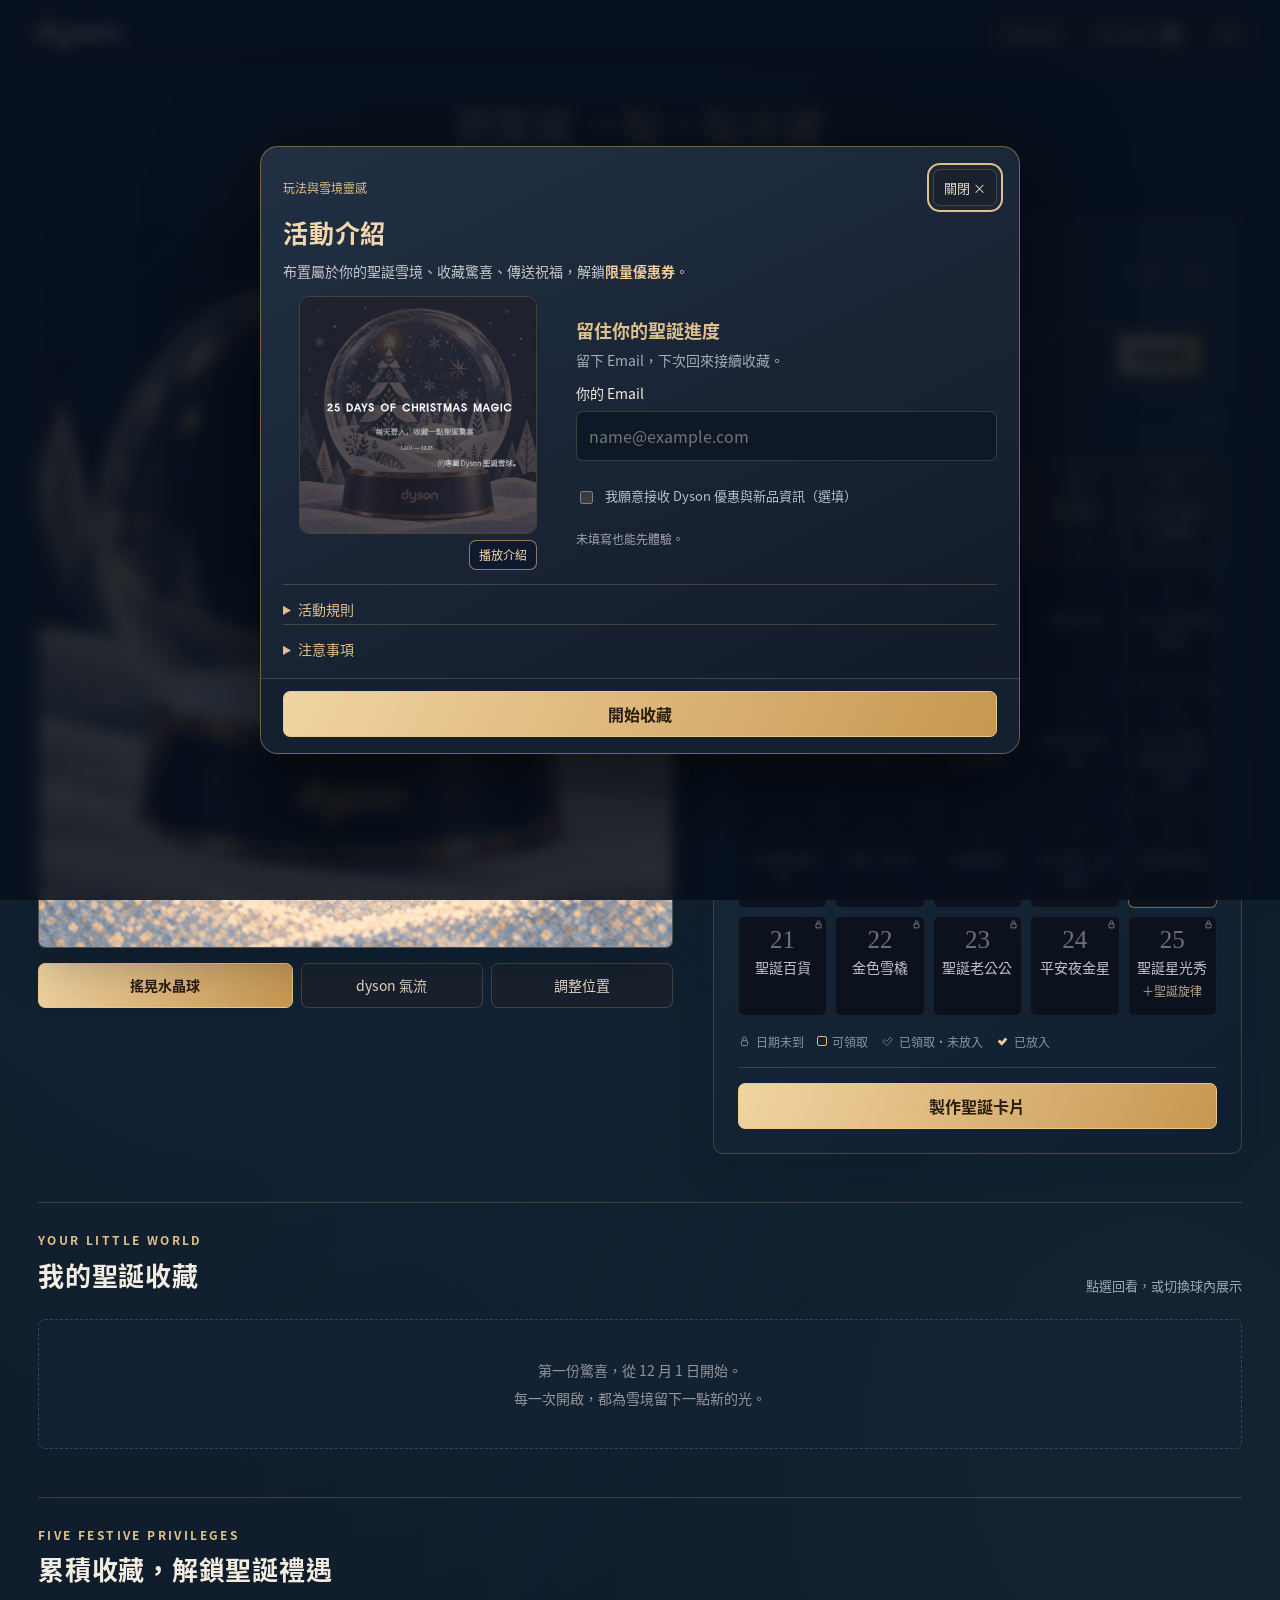
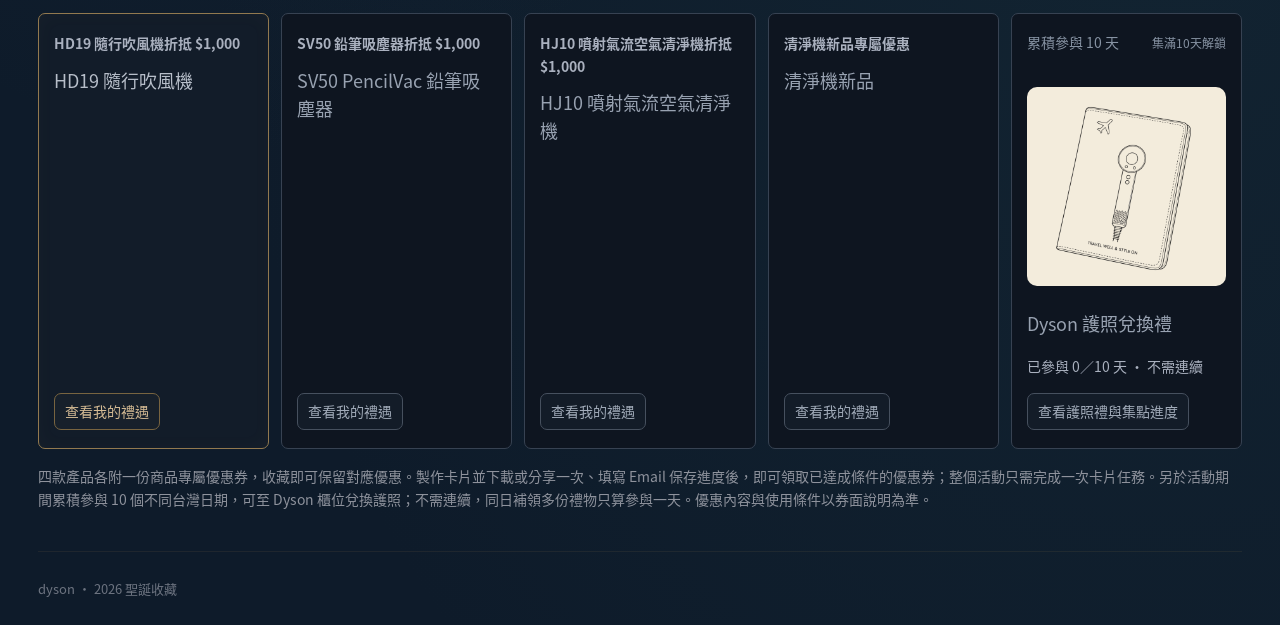
==== 2026-dyson-christmas/index.html @ cbacd778 "Add files via upload" ====
<!doctype html>
<html lang="zh-Hant">
<head><meta charset="utf-8"><meta name="viewport" content="width=device-width,initial-scale=1"><meta name="theme-color" content="#10141c"><title>Dyson 璀璨雪境｜25 日聖誕收藏</title><link rel="stylesheet" href="./assets/css/style.css?v=20261029-intro-tree-top-star"></head>
<body>
<dialog id="welcome-dialog" class="welcome-dialog" aria-labelledby="welcome-title" aria-describedby="welcome-description">
 <div class="welcome-topline"><span class="welcome-label">玩法與雪境靈感</span><button id="welcome-skip" type="button" aria-label="關閉活動介紹">關閉 ×</button></div>
 <h2 id="welcome-title">活動介紹</h2><p id="welcome-description">布置屬於你的聖誕雪境、收藏驚喜、傳送祝福，解鎖<strong>限量優惠券</strong>。</p>
 <div class="welcome-content"><section id="welcome-progress" class="welcome-progress"><h3 id="welcome-progress-title">留住你的聖誕進度</h3><p>留下 Email，下次回來接續收藏。</p><div id="progress-current" hidden><p>目前使用 <strong id="progress-email-label"></strong></p><button id="progress-switch" type="button">切換 Email</button></div><form id="progress-form" novalidate><label for="progress-email">你的 Email<input id="progress-email" type="email" maxlength="254" autocomplete="email" placeholder="name@example.com"></label><label class="progress-consent"><input id="progress-marketing" type="checkbox"><span>我願意接收 Dyson 優惠與新品資訊（選填）</span></label><p class="card-hint">未填寫也能先體驗。</p><button id="progress-submit" hidden class="gold-button" type="submit">保存</button></form><p id="progress-message" role="status" aria-live="polite"></p><button id="progress-retry" type="button" hidden>重試同步</button></section><div class="welcome-media"><video id="welcome-video" muted playsinline preload="none" aria-label="5 秒玩法介紹與雪境示意"></video><div class="welcome-media-toolbar"><p id="welcome-status" class="welcome-status sr-only" role="status" aria-live="polite"></p><button id="welcome-play" type="button" hidden>播放介紹</button></div></div></div>
 <details class="welcome-rules"><summary id="welcome-rules-title">活動規則</summary><div class="welcome-rules-content"><p>活動期間為 2026/12/01–12/25，以台灣時間（UTC+8）每日 00:00 換日。可領取當天及之前的禮物，未來日期仍鎖定；活動結束後，已收藏項目仍可回看及重新擺放。</p><p>四款產品各附一份商品專屬優惠券，收藏即可保留對應優惠。製作卡片並下載或分享一次、填寫 Email 保存進度後，即可領取已達成條件的優惠券；整個活動只需完成一次卡片任務。活動期間累積參與 10 個不同台灣日期，即可至 Dyson 櫃位兌換護照；不需連續，同日補領多份禮物只算參與一天。</p><p>Email 用於保存與找回活動進度，請確認拼寫正確；本活動不驗證信箱持有人。未填 Email 可先體驗，填寫後按「開始收藏」即可保存。已載入進度後，變更行銷意願會立即保存；勾選行銷意願者，可於活動結束後接收 Dyson 優惠與新品資訊，不影響活動參加。</p><p>優惠內容與使用條件以券面說明為準。</p></div></details>
 <details id="welcome-notices" class="welcome-rules welcome-notices"><summary id="welcome-notices-title">注意事項</summary><div class="welcome-rules-content"><ol id="activity-notices-list"><li><p>本活動由恆隆行貿易股份有限公司（以下簡稱「主辦單位」）舉辦。參加者一經參與本活動，即視為已詳閱、瞭解並同意遵守本活動辦法、注意事項及相關規範。</p></li><li><p>如因參加者使用之裝置、LINE App 版本、網路連線或其他非可歸責於主辦單位之因素，導致活動頁面、動畫效果、會員綁定或優惠資訊顯示異常，主辦單位恕不另行補發或補償。</p></li><li><p>如因天災、系統異常、政府法令變更或其他不可抗力因素，致本活動無法正常進行，主辦單位得於法令允許範圍內調整、暫停或終止活動，並依實際情況公告相關處理方式。</p></li><li><p>主辦單位保留於法令允許範圍內調整活動內容及相關辦法之權利，相關異動將於活動頁面公告。</p></li><li><p>本活動如有未盡事宜，悉依相關法令、主辦單位活動辦法及最新公告辦理。</p></li></ol></div></details>
 <div class="welcome-footer"><button id="welcome-start" class="gold-button" type="button">開始收藏</button></div>
</dialog>
<header class="site-header"><a class="brand" href="#"><img id="brand-logo" class="brand-logo" src="./assets/images/brand/dyson-logo-white.png" alt="Dyson" width="1702" height="591" fetchpriority="high"></a><nav aria-label="功能選單"><button id="progress-open" type="button">讀取進度</button><button id="vouchers-open">我的禮遇 <span id="voucher-count">0</span></button><div class="audio-menu"><button id="audio-open" type="button" aria-expanded="false" aria-controls="audio-panel">音訊<span class="audio-indicator" aria-hidden="true"></span></button>
<section id="audio-panel" class="audio-panel" aria-labelledby="audio-title" hidden>
 <div class="audio-panel-heading"><h2 id="audio-title">音訊</h2><button id="audio-close" type="button" aria-label="收起音訊面板">×</button></div>
 <div class="audio-effects"><span id="effects-label">操作音效</span><button id="sound-toggle" type="button" aria-pressed="false" aria-labelledby="effects-label sound-toggle">關閉</button></div>
 <div class="music-heading"><strong>聖誕旋律</strong></div><p id="music-now" role="status" aria-live="polite"></p>
 <div class="music-row"><label class="music-choice"><span class="sr-only">選擇已解鎖的音樂</span><select id="music-track"></select></label><button id="music-play" type="button" aria-pressed="false">播放音樂</button></div>
 <label class="music-volume">音樂音量<input id="music-volume" type="range" min="0" max="1" step="0.01" value="0.28" aria-label="背景音樂音量"></label>
 <div class="music-caption"><span>12/7、12/25 收藏解鎖</span><button id="music-credits-open" type="button">音樂來源</button></div><audio id="music-player" preload="none"></audio>
</section></div></nav></header>
<div id="preview-banner" class="preview-banner" hidden>企劃預覽模式 · 測試收藏不計入正式紀錄 <button id="preview-exit">回到正式日期</button></div>
<main>
 <section class="intro"><h1>把聖誕 <span>一點一點收藏</span></h1><p>玩遊戲收藏聖誕驚喜，傳送專屬祝福，解鎖<strong>限量優惠券</strong>。</p></section>
 <div class="experience">
  <section class="globe-section" aria-label="我的水晶球">
   <div class="globe-stage"><div id="globe-wrapper"><img id="empty-globe" src="./assets/images/scene/snow-globe-background.webp?rev=20261027-5" alt="深藍雪境中的 Dyson 水晶球，球內鋪有薄雪，等待加入每日收藏。" width="1168" height="1346"><canvas id="snow-canvas" aria-label="水晶球收藏擺放區"></canvas><div id="scene-loading" class="is-busy" role="status" hidden>正在準備冬日雪境…</div><div id="scene-tip" hidden></div><div id="show-greeting" class="show-greeting" role="status" aria-live="polite" hidden>MERRY CHRISTMAS</div></div></div>
   <div class="globe-actions"><button id="shake-button" class="gold-button">搖晃水晶球</button><button id="wind-button" aria-pressed="false">dyson 氣流</button><button id="edit-toggle" aria-pressed="false" aria-expanded="false" aria-controls="scene-tools">調整位置</button></div>
   <div id="show-controls" class="show-controls" hidden><button id="show-replay" type="button">播放星光秀</button><button id="show-stop" type="button" hidden>停止演出</button><span>9.5 秒 · 可隨時重播</span><div class="show-banner-slot"><div id="show-banner" class="show-banner" hidden><span>CHRISTMAS LIGHT SHOW</span><strong id="show-phase" role="status" aria-live="polite"></strong><div class="show-track"><i id="show-progress"></i></div></div></div></div>
   <div id="scene-tools" class="scene-tools" aria-label="場景調整工具" hidden><div class="scene-tool-actions"><button id="motion-toggle" type="button" aria-pressed="true">暫停動態</button><button id="reset-layout" type="button">還原擺放</button></div><p id="scene-edit-hint">點選球內物件後拖曳，或使用方向鍵微調。</p>

   <div id="position-editor" class="position-editor" hidden><strong id="selected-name"></strong><label>大小 <input id="scale-control" type="range" min="0.65" max="1.35" step="0.05" value="1"></label><button id="selected-reset">還原此件</button><button id="selected-detail">查看收藏</button><p>動物與一般造景可移至球內上方。</p></div></div>
   <p id="status" class="status" role="status" aria-live="polite"></p>
  </section>
  <aside class="calendar-panel">
   <div class="calendar-heading"><div class="calendar-heading-main"><p class="eyebrow">DECEMBER 01 — 25</p><div class="calendar-title-row"><h2>聖誕倒數日曆</h2><button id="welcome-open" class="calendar-about" type="button">活動介紹 <span aria-hidden="true">↗</span></button></div></div><div class="calendar-tools"><span id="today-label" class="date-pill"></span><button id="quick-sim-toggle" type="button" aria-expanded="false" aria-controls="quick-sim-panel">模擬日期</button></div></div>
   <div id="today-card" class="today-card"><p id="today-kicker" class="eyebrow"></p><h3 id="today-title"></h3><button id="today-open" class="gold-button"></button></div>
   <section id="quick-sim-panel" class="quick-sim-panel" aria-label="模擬日期" hidden>
    <div class="sim-panel-heading"><span>日期模擬 · 台灣時間</span></div>
    <label class="sim-date-label" for="sim-date">模擬今天是<input id="sim-date" type="date" value="2026-12-01" min="2026-11-30" max="2026-12-26"></label>
    <p id="quick-sim-note" role="status" aria-live="polite"></p>
    <div class="sim-panel-footer"><button id="quick-sim-done" type="button">完成／收起</button><button id="quick-sim-exit" type="button">結束模擬</button></div>
   </section>
   <div class="progress-label"><span>我的收藏</span><span id="progress-count">0 / 25</span></div><div class="progress-track"><div id="progress-fill"></div></div>
   <div id="calendar-grid" class="calendar-grid" aria-label="12 月每日禮盒"></div>
   <div id="calendar-key" class="calendar-key" aria-label="日期狀態說明"></div>
   <div class="calendar-card-entry"><button id="card-open" class="gold-button" type="button" disabled>製作聖誕卡片</button></div>
  </aside>
 </div>
 <section id="collection-section" class="collection-section"><div class="section-heading"><div><p class="eyebrow">YOUR LITTLE WORLD</p><h2>我的聖誕收藏</h2></div><span>點選回看，或切換球內展示</span></div><div id="collection-grid" class="collection-grid"></div><div id="collection-empty" class="empty-state">第一份驚喜，從 12 月 1 日開始。<br>每一次開啟，都為雪境留下一點新的光。</div></section>
 <section id="bonus-section" class="collection-section" hidden><div class="section-heading"><div><p class="eyebrow">A LITTLE SECRET FOR YOU</p><h2>你的限定收藏</h2></div><span>送給你的小驚喜，自行放入水晶球</span></div><div id="bonus-grid" class="collection-grid"></div></section>
 <section id="benefit-section" class="benefit-section"><div class="section-heading"><div><p class="eyebrow">FIVE FESTIVE PRIVILEGES</p><h2>累積收藏，解鎖聖誕禮遇</h2></div></div><div id="benefit-grid" class="benefit-grid"></div><p class="benefit-note">四款產品各附一份商品專屬優惠券，收藏即可保留對應優惠。製作卡片並下載或分享一次、填寫 Email 保存進度後，即可領取已達成條件的優惠券；整個活動只需完成一次卡片任務。另於活動期間累積參與 10 個不同台灣日期，可至 Dyson 櫃位兌換護照；不需連續，同日補領多份禮物只算參與一天。優惠內容與使用條件以券面說明為準。</p></section>
 <footer><span>dyson · 2026 聖誕收藏</span><button id="studio-open">企劃預覽與 25 天內容管理</button></footer>
</main>
<dialog id="card-dialog" class="card-dialog" aria-labelledby="card-title"><button class="dialog-close" data-close="card-dialog" aria-label="關閉">×</button><p class="eyebrow">A LITTLE WORLD, JUST FOR YOU</p><h2 id="card-title">寄一份聖誕心意</h2><p class="dialog-subtitle">以你親手布置的水晶球，留住此刻想說的話。</p><form id="card-form" class="card-form card-workspace" novalidate><div class="card-form-fields"><div class="card-field"><div class="card-label"><label for="card-recipient">送給誰 <span>必填</span></label><output id="card-recipient-count" for="card-recipient">0／12</output></div><input id="card-recipient" type="text" placeholder="名字或暱稱" autocomplete="off" required aria-describedby="card-recipient-error"><p id="card-recipient-error" class="card-error" aria-live="polite"></p></div><div class="card-field"><div class="card-label"><label for="card-message">想說的話 <span>必填</span></label><output id="card-message-count" for="card-message">0／100</output></div><textarea id="card-message" rows="5" placeholder="寫下想送給對方的聖誕祝福…" required aria-describedby="card-message-error"></textarea><p id="card-message-error" class="card-error" aria-live="polite"></p></div><div class="card-field"><div class="card-label"><label for="card-signature">自己的署名 <span>必填</span></label><output id="card-signature-count" for="card-signature">0／12</output></div><input id="card-signature" type="text" placeholder="留下你的名字或暱稱" autocomplete="off" required aria-describedby="card-signature-error"><p id="card-signature-error" class="card-error" aria-live="polite"></p></div></div><div class="card-preview-area"><div class="card-preview-label"><span>你的聖誕卡片</span><span id="card-preview-state">圖片預覽</span></div><div class="card-preview-stage"><div id="card-making" class="card-making" role="status" aria-live="polite" hidden><div class="mini-globe" aria-hidden="true"><i></i><i></i><i></i><i></i><i></i><i></i></div><strong id="card-making-title">正在製作你的聖誕卡片…</strong><span id="card-making-stage">準備畫面</span><span id="card-making-percent"></span><button id="card-making-cancel" type="button">取消製作</button></div><canvas id="card-preview" width="1200" height="2000" role="img" aria-label="聖誕卡片預覽"></canvas><video id="card-video-preview" controls playsinline preload="metadata" hidden aria-label="5 秒有聲聖誕卡片預覽"></video><img id="card-gif-preview" hidden alt="5 秒循環的聖誕卡片動畫"></div><p id="card-preview-note"></p></div><div class="card-export-panel"><section class="card-media-options" aria-label="卡片格式與聲音"><label class="card-format-label" for="card-format">傳出什麼樣的祝福？</label><select id="card-format"><option value="gif" selected>GIF 動態圖片 · 5 秒</option><option value="mp4">MP4 有聲影片 · 5 秒</option><option value="png">PNG 靜態圖片</option></select><p id="card-format-note" class="card-hint"></p><div id="card-audio-options"><label class="card-audio-check"><input id="card-bgm" type="checkbox" checked>聖誕背景音樂 <span>預設開啟</span></label><div class="card-voice-heading"><strong>錄一句自己的祝福 <span>選填，最多 5 秒</span></strong><span id="card-record-time">0.0／5 秒</span></div><div class="card-voice-actions"><button id="card-record" type="button">開始錄音</button><button id="card-record-stop" type="button" hidden>完成錄音</button><button id="card-record-delete" type="button" disabled>刪除錄音</button></div><audio id="card-voice-preview" controls preload="none" hidden aria-label="試聽自己的祝福"></audio><p id="card-record-status" class="card-hint" role="status" aria-live="polite">按下錄音才會要求麥克風權限。有錄音時，配樂會自動降低音量。</p></div><button id="card-generate" type="button" disabled>製作 5 秒卡片</button><div id="card-export-progress" hidden><progress id="card-progress" max="100" value="0" aria-label="卡片製作進度"></progress><button id="card-cancel-export" type="button">取消製作</button></div><p id="card-file-size" role="status" aria-live="polite"></p></section>
<div class="card-save-actions"><button id="card-download" type="button" class="gold-button" disabled>下載卡片圖片</button><button id="card-share" type="button" disabled>分享卡片</button></div><p id="card-status" class="card-status" role="status" aria-live="polite"></p></div></form></dialog>
<dialog id="item-dialog" aria-labelledby="item-title"><button class="dialog-close" data-close="item-dialog" aria-label="關閉">×</button><p id="item-day" class="eyebrow"></p><div id="item-visual" class="item-visual"></div><p id="item-kind" class="small-label"></p><h2 id="item-title"></h2><p id="item-description"></p><section id="item-product" class="product-intro" aria-label="產品介紹" hidden><h3 id="product-features-title">產品亮點</h3><ul id="product-features"></ul><a id="product-link" class="product-link" target="_blank" rel="noopener noreferrer" hidden>了解產品詳情 ↗</a><span id="product-link-pending" class="product-link-pending">產品詳情準備中</span></section><p id="item-music" class="item-music" hidden></p><button id="item-placement" class="gold-button"></button><button id="item-position" class="secondary-button">調整擺放位置</button></dialog>
<dialog id="music-credits-dialog" aria-labelledby="music-credits-title"><button class="dialog-close" data-close="music-credits-dialog" aria-label="關閉">×</button><p class="eyebrow">MUSIC CREDITS</p><h2 id="music-credits-title">聖誕旋律與授權</h2><p class="dialog-subtitle">以下為 Kevin MacLeod 提供的 CC BY 4.0 授權錄音，依授權標示作者與來源。可免費用於商業活動。</p><div id="music-credits-list"></div></dialog>
<dialog id="vouchers-dialog" aria-labelledby="vouchers-title"><button class="dialog-close" data-close="vouchers-dialog" aria-label="關閉">×</button><p class="eyebrow">FESTIVE PRIVILEGES</p><h2 id="vouchers-title">我的節慶禮遇</h2><p class="dialog-subtitle">收藏產品保留對應優惠；下載或分享卡片一次並填寫 Email，即可領取。活動期間累積參與 10 天，即可至 Dyson 櫃位兌換護照。</p><div class="voucher-overview"><p id="vouchers-progress" role="status" aria-live="polite"></p><p id="vouchers-next"></p></div><div id="vouchers-list"></div></dialog>

<dialog id="studio-dialog" class="studio-dialog" aria-labelledby="studio-title"><button class="dialog-close" data-close="studio-dialog" aria-label="關閉">×</button><p class="eyebrow">CAMPAIGN STUDIO · PREVIEW</p><h2 id="studio-title">25 天內容與場景預覽</h2><p class="dialog-subtitle">此為企劃預覽入口，並非具登入驗證的管理後台。模擬收藏與擺放保存在同一參加者列的獨立模擬欄位。</p>
<details id="cloud-settings" hidden><summary>管理設定：連接 Google Sheet</summary><p>先將 DysonProgress.gs 貼入 Sheet 的 Apps Script，設定 GitHub 網域、執行 setup，部署為網頁應用程式。</p><label for="cloud-endpoint">部署網址（/exec）</label><input id="cloud-endpoint" type="url" placeholder="https://script.google.com/macros/s/…/exec" autocomplete="off"><button id="cloud-save-export" type="button" class="gold-button">套用並下載 config.js</button><p id="cloud-summary"></p><p id="cloud-settings-status" role="status"></p></details>
 <div class="preview-controls"><label>預覽日期<input id="preview-date" type="date" value="2026-12-01" min="2026-11-30" max="2026-12-26"></label><button id="preview-start" class="gold-button">模擬當日</button><button id="preview-fill">收藏至此日（不放入）</button><button id="preview-clear">清空測試進度</button><button id="studio-export">下載活動設定 config.js</button></div>
 <p class="studio-note">產品圖可在下表替換，建議透明 PNG／WebP。HD19、SV50、HJ10、BP10 已使用獨立透明產品圖；BP10 的了解詳情連結待補。HD19、SV50、HJ10 商品專屬券沿用既有序號；BP10 專屬序號與使用期限可於下方設定。護照禮為櫃位兌換，不使用折價序號。</p>
 <div id="asset-persistence" class="studio-note"></div><div class="table-scroll"><table class="studio-table"><thead><tr><th>日期</th><th>預覽</th><th>類型與項目</th><th>當日效果</th><th>產品介紹</th><th>素材</th><th>調整</th></tr></thead><tbody id="studio-table-body"></tbody></table></div>
 <details class="config-editor"><summary>編輯內容與優惠設定</summary><p>可修改每日名稱、產品型號、介紹、最多三項特色及 HTTPS 詳情連結。五份禮遇包含四款產品優惠與累積參與 10 天的 Dyson 護照禮；可調整商品券的預告、內容、序號與期限，以及護照禮的顯示文字，請保留解鎖條件。</p><label class="config-label" for="config-json">25 天內容與產品介紹</label><textarea id="config-json" spellcheck="false" aria-label="25天內容設定 JSON"></textarea><label class="config-label" for="reward-json">五份禮遇與序號</label><textarea id="reward-json" class="reward-json" spellcheck="false" aria-label="五份禮遇設定 JSON"></textarea><p>商品優惠券尚未提供序號時，請保留 code 空白、approved 為 false。解鎖後會顯示「序號準備中」。填入序號並設 approved 為 true 後，即可提供複製；未解鎖時只顯示 preview 預告。護照禮不需序號，累積參與10天並保存進度即可出示兌換資格。</p><div class="config-actions"><button id="config-save" class="gold-button">套用設定</button><button id="config-reset">還原草案設定</button></div><p id="config-status" role="status"></p></details>
 <p class="studio-note">連接 Google Sheet 後，正式領取以後端台灣時間檢查。日期模擬只供 Sheet 勾選的管理者測試；限定動物另由「是否有專屬收藏」控制，模擬進度不混入正式收藏。Email 未經驗證，測試入口顯示限制不等同身分驗證。</p>
</dialog>
<input id="asset-input" type="file" accept="image/png,image/webp,image/jpeg" hidden>





<script src="./assets/js/config.js?v=20261029-intro-tree-top-star"></script>
<script src="./assets/js/analytics.js?v=20261028-white-blue-gold"></script>
<script src="./assets/js/media-codecs.js"></script>
<script src="./assets/js/media-mp4.js?v=20261028-white-blue-gold"></script>
<script src="./assets/js/app.js?v=20261029-intro-tree-top-star"></script>
</body></html>
---- 2026-dyson-christmas/assets/css/style.css ----
/* Embedded Source Han Sans Traditional Chinese (Taiwan), Adobe.
Copyright 2014-2025 Adobe (http://www.adobe.com/), with Reserved Font
Name 'Source'. Source is a trademark of Adobe in the United States
and/or other countries.

This Font Software is licensed under the SIL Open Font License,
Version 1.1.

This license is copied below, and is also available with a FAQ at:
http://scripts.sil.org/OFL

-----------------------------------------------------------
SIL OPEN FONT LICENSE Version 1.1 - 26 February 2007
-----------------------------------------------------------

PREAMBLE
The goals of the Open Font License (OFL) are to stimulate worldwide
development of collaborative font projects, to support the font
creation efforts of academic and linguistic communities, and to
provide a free and open framework in which fonts may be shared and
improved in partnership with others.

The OFL allows the licensed fonts to be used, studied, modified and
redistributed freely as long as they are not sold by themselves. The
fonts, including any derivative works, can be bundled, embedded,
redistributed and/or sold with any software provided that any reserved
names are not used by derivative works. The fonts and derivatives,
however, cannot be released under any other type of license. The
requirement for fonts to remain under this license does not apply to
any document created using the fonts or their derivatives.

DEFINITIONS
"Font Software" refers to the set of files released by the Copyright
Holder(s) under this license and clearly marked as such. This may
include source files, build scripts and documentation.

"Reserved Font Name" refers to any names specified as such after the
copyright statement(s).

"Original Version" refers to the collection of Font Software
components as distributed by the Copyright Holder(s).

"Modified Version" refers to any derivative made by adding to,
deleting, or substituting -- in part or in whole -- any of the
components of the Original Version, by changing formats or by porting
the Font Software to a new environment.

"Author" refers to any designer, engineer, programmer, technical
writer or other person who contributed to the Font Software.

PERMISSION & CONDITIONS
Permission is hereby granted, free of charge, to any person obtaining
a copy of the Font Software, to use, study, copy, merge, embed,
modify, redistribute, and sell modified and unmodified copies of the
Font Software, subject to the following conditions:

1) Neither the Font Software nor any of its individual components, in
Original or Modified Versions, may be sold by itself.

2) Original or Modified Versions of the Font Software may be bundled,
redistributed and/or sold with any software, provided that each copy
contains the above copyright notice and this license. These can be
included either as stand-alone text files, human-readable headers or
in the appropriate machine-readable metadata fields within text or
binary files as long as those fields can be easily viewed by the user.

3) No Modified Version of the Font Software may use the Reserved Font
Name(s) unless explicit written permission is granted by the
corresponding Copyright Holder. This restriction only applies to the
primary font name as presented to the users.

4) The name(s) of the Copyright Holder(s) or the Author(s) of the Font
Software shall not be used to promote, endorse or advertise any
Modified Version, except to acknowledge the contribution(s) of the
Copyright Holder(s) and the Author(s) or with their explicit written
permission.

5) The Font Software, modified or unmodified, in part or in whole,
must be distributed entirely under this license, and must not be
distributed under any other license. The requirement for fonts to
remain under this license does not apply to any document created using
the Font Software.

TERMINATION
This license becomes null and void if any of the above conditions are
not met.

DISCLAIMER
THE FONT SOFTWARE IS PROVIDED "AS IS", WITHOUT WARRANTY OF ANY KIND,
EXPRESS OR IMPLIED, INCLUDING BUT NOT LIMITED TO ANY WARRANTIES OF
MERCHANTABILITY, FITNESS FOR A PARTICULAR PURPOSE AND NONINFRINGEMENT
OF COPYRIGHT, PATENT, TRADEMARK, OR OTHER RIGHT. IN NO EVENT SHALL THE
COPYRIGHT HOLDER BE LIABLE FOR ANY CLAIM, DAMAGES OR OTHER LIABILITY,
INCLUDING ANY GENERAL, SPECIAL, INDIRECT, INCIDENTAL, OR CONSEQUENTIAL
DAMAGES, WHETHER IN AN ACTION OF CONTRACT, TORT OR OTHERWISE, ARISING
FROM, OUT OF THE USE OR INABILITY TO USE THE FONT SOFTWARE OR FROM
OTHER DEALINGS IN THE FONT SOFTWARE.

*/
@font-face{font-family:'Source Han Sans TC';font-style:normal;font-weight:400;font-display:swap;src:url(../fonts/source-han-sans-tw-regular.woff2) format('woff2')}
@font-face{font-family:'Source Han Sans TC';font-style:normal;font-weight:700;font-display:swap;src:url(../fonts/source-han-sans-tw-bold.woff2) format('woff2')}
:root{color-scheme:dark;--bg:#0d1119;--panel:#151b26;--gold:#e5bd7e;--muted:#a3a5ab;--line:#b38d5038;--text:#f4efe7}*{box-sizing:border-box}body{margin:0;background:radial-gradient(ellipse at 15% 10%,#3b281b55,transparent 55%),var(--bg);color:var(--text);font-family:'Source Han Sans TC','Microsoft JhengHei',sans-serif;font-size:16px;line-height:1.65}button,input,textarea{font:inherit}button{cursor:pointer;background:#19212d;color:#e9ddca;border:1px solid var(--line);border-radius:7px;padding:10px 15px;transition:background .18s,border-color .18s,transform .18s}button:hover{border-color:#e5bd7e99;background:#252b35}button:disabled{cursor:default;opacity:.47}button:focus-visible,a:focus-visible,input:focus-visible,summary:focus-visible,textarea:focus-visible{outline:2px solid var(--gold);outline-offset:4px}a{color:inherit;text-decoration:none}h1,h2,h3,p{margin:0}h2{font-size:26px;font-weight:600;letter-spacing:.03em}h3{font-size:20px}img{display:block;max-width:100%}[hidden]{display:none!important}.site-header{position:sticky;top:0;z-index:20;display:flex;justify-content:space-between;align-items:center;padding:14px max(24px,calc((100vw - 1260px)/2));border-bottom:1px solid var(--line);background:#0d1119ed;backdrop-filter:blur(18px)}.brand{display:flex;align-items:center;gap:18px}.brand-logo{display:block;width:112px;height:auto;aspect-ratio:1702/591;object-fit:contain;flex:none}.brand span{font-size:12px;letter-spacing:.21em;color:var(--gold);padding-left:18px;border-left:1px solid var(--line)}nav{display:flex;gap:9px}nav button{font-size:14px;padding:7px 12px}#voucher-count{display:inline-grid;place-items:center;min-width:20px;border-radius:20px;background:var(--gold);color:#261b10;margin-left:6px}.preview-banner{background:#d4a555;color:#20180d;text-align:center;padding:8px 16px;font-size:14px;position:sticky;top:65px;z-index:19}.preview-banner button{padding:2px 10px;margin-left:10px;border-color:#73511e;background:transparent;color:#20180d}main{max-width:1260px;margin:auto;padding:0 28px}.intro{text-align:center;padding:38px 0 27px}.eyebrow{font-size:12px;letter-spacing:.2em;color:var(--gold);font-weight:600}.intro h1{font-size:clamp(30px,3vw,42px);font-weight:500;letter-spacing:.05em;margin:7px 0 8px}.intro h1 span{color:var(--gold)}.intro>p:not(.eyebrow){color:var(--muted);font-size:15px}.experience{display:grid;grid-template-columns:minmax(0,1.2fr) minmax(350px,1fr);gap:40px;align-items:start}#globe-wrapper{position:relative;aspect-ratio:1168/1346;background:#2f2116;overflow:hidden;border-radius:7px;box-shadow:0 18px 60px #0007;border:1px solid #b18b5438;isolation:isolate;transform-origin:50% 83%}#empty-globe{position:absolute;width:100%;height:100%;object-fit:fill;pointer-events:none}#snow-canvas{position:absolute;inset:0;width:100%;height:100%;touch-action:pan-y;cursor:pointer}#snow-canvas.editing{touch-action:none;cursor:grab}#scene-loading{position:absolute;inset:0;display:grid;place-items:center;background:#19150ee6;color:var(--gold);font-size:14px}#scene-tip{position:absolute;pointer-events:none;background:#111723e8;border:1px solid #d2aa6888;border-radius:5px;color:#ffdfad;font-size:13px;padding:6px 10px;transform:translate(-50%,-130%);white-space:nowrap}.globe-actions{display:grid;grid-template-columns:1.4fr 1fr 1fr;gap:8px;margin-top:15px}.globe-actions button{font-size:14px;padding:11px 5px}.gold-button{background:linear-gradient(115deg,#f1d4a2,#c79750);color:#261c10;font-weight:700;border-color:#ebc68d}.gold-button:hover{background:linear-gradient(115deg,#ffe8bf,#ddb36f);color:#261c10}button[aria-pressed=true]:not(.gold-button){background:#ddbc7a24;border-color:#e7bc79;color:#f5d6a3}.status{color:#bdb3a4;font-size:14px;text-align:center;padding:10px 4px;min-height:42px}.position-editor{display:flex;align-items:center;gap:12px;flex-wrap:wrap;padding:14px;background:#171e2b;border:1px solid var(--line);margin-top:12px;border-radius:7px;font-size:14px}.position-editor strong{flex:1 1 160px;color:var(--gold)}.position-editor label{display:flex;align-items:center;gap:8px}.position-editor input{width:100px;accent-color:var(--gold)}.position-editor button{padding:5px 9px;font-size:13px}.position-editor p{width:100%;color:var(--muted);font-size:13px}.calendar-panel{border:1px solid var(--line);background:linear-gradient(145deg,#191f2c,#111720);padding:24px;border-radius:10px;position:sticky;top:88px}.calendar-heading{display:flex;justify-content:space-between;align-items:center;gap:8px;margin-bottom:19px}.calendar-heading h2{font-size:26px;margin-top:3px}.date-pill{font-size:13px;white-space:nowrap;color:var(--gold);border:1px solid var(--line);padding:5px 9px;border-radius:5px}.today-card{background:#d5a45e0b;border:1px solid #e5bd7e3d;border-radius:7px;padding:18px;margin-bottom:21px}.today-card h3{margin:7px 0 6px}.today-card>p:not(.eyebrow){font-size:14px;color:#b8b4ad;min-height:38px}.today-card button{width:100%;margin-top:13px;font-size:14px}.progress-label{display:flex;justify-content:space-between;font-size:13px;color:#b8b3aa;margin-bottom:6px}.progress-track{height:4px;border-radius:9px;background:#30323b;overflow:hidden;margin-bottom:20px}#progress-fill{height:100%;background:var(--gold);width:0;transition:width .3s}.calendar-grid{display:grid;grid-template-columns:repeat(5,minmax(0,1fr));gap:8px}.day-cell{position:relative;display:flex;flex-direction:column;align-items:center;justify-content:center;min-height:81px;padding:8px 2px;background:#0c121d;border-color:#353b455e;border-radius:6px}.day-cell .day-number{font-family:Georgia,serif;font-size:25px;color:#706f75;line-height:1.3}.day-cell .day-status{font-size:11px;color:#797981;margin-top:6px}.day-cell.current{border-color:#ddb36b;background:radial-gradient(ellipse at top,#c3913a35,#151822)}.day-cell.current .day-number,.day-cell.current .day-status{color:#f2d49b}.day-cell.owned{background:#dec18e0c;border-color:#a58c5c66}.day-cell.owned .day-number{color:#c6a871}.day-cell.owned .day-status{color:#b9c5b8}.day-cell.missed{opacity:.52}.day-cell .ticket-mark{position:absolute;right:5px;top:3px;font-size:12px;color:#d7b271}.day-cell:disabled{opacity:.7}.calendar-key{display:flex;flex-wrap:wrap;gap:8px 13px;margin-top:16px;font-size:12px;color:#8f929b}.calendar-key span{display:flex;align-items:center;gap:5px}.key-dot{display:inline-block;width:5px;height:5px;border-radius:50%;background:#747681}.key-dot.current{background:#dfb76f}.key-dot.owned{background:#9bb397}.key-dot.missed{background:#555861}.calendar-note{font-size:13px;line-height:1.8;color:#91949d;margin-top:12px}.collection-section,.benefit-section{margin-top:48px;padding-top:27px;border-top:1px solid var(--line)}.section-heading{display:flex;justify-content:space-between;align-items:end;gap:14px;margin-bottom:22px}.section-heading h2{margin-top:4px}.section-heading>span{color:var(--muted);font-size:13px}.collection-grid{display:grid;grid-template-columns:repeat(5,minmax(0,1fr));gap:12px}.collection-card{border:1px solid var(--line);background:#141b27;border-radius:7px;overflow:hidden}.collection-card>button:first-child{border:0;border-radius:0;background:radial-gradient(ellipse at center,#54402855,#121925 70%);padding:0;width:100%;display:block}.collection-card canvas{width:100%;height:135px;display:block}.collection-card .card-info{padding:11px}.collection-card .card-day{font-size:11px;letter-spacing:.12em;color:var(--gold)}.collection-card h3{font-size:14px;font-weight:500;margin:4px 0 9px;min-height:37px;line-height:1.5}.collection-card .place-button{width:100%;font-size:12px;padding:6px 3px;background:#101722}.empty-state{padding:36px 20px;text-align:center;background:#151b254d;border:1px dashed var(--line);border-radius:7px;color:#96959b;font-size:14px;line-height:2}.benefit-grid{display:grid;grid-template-columns:repeat(5,minmax(0,1fr));gap:12px}.benefit-card{border:1px solid var(--line);border-radius:7px;background:#151b25;padding:19px 16px}.benefit-card .benefit-date{font:32px Georgia,serif;color:#dbc08d;line-height:1;margin-bottom:13px}.benefit-card h3{font-size:15px;font-weight:500;margin-bottom:7px}.benefit-card p{font-size:13px;color:#9699a2;min-height:35px}.benefit-card .benefit-state{display:block;border-top:1px dashed var(--line);padding-top:10px;margin-top:12px;color:#c4ab80;font-size:12px}.benefit-card.claimed{border-color:#b99a5e88}.benefit-note{font-size:13px;color:#8e929c;margin-top:16px}footer{display:flex;justify-content:space-between;align-items:center;gap:10px;margin-top:40px;padding:26px 0;color:#6d7480;border-top:1px solid #b38d501a;font-size:13px}footer button{border:0;background:none;color:#9a948a;font-size:13px;padding:0}dialog{background:#141c29;color:var(--text);border:1px solid #b490535e;border-radius:12px;max-width:440px;width:calc(100% - 32px);max-height:90dvh;padding:32px;box-shadow:0 40px 140px #000b;overflow:auto}dialog::backdrop{background:#03060bc9;backdrop-filter:blur(8px)}.dialog-close{position:absolute;right:12px;top:10px;font-size:27px;border:0;background:transparent;padding:0 7px;color:#b0a899}.dialog-close:hover{background:none;color:var(--gold)}.dialog-subtitle{font-size:14px;color:#9b9da6;margin:9px 0 20px}.item-visual{height:220px;display:grid;place-items:center;background:radial-gradient(ellipse,#d9ad6520,transparent 70%);margin:16px 0 5px}.item-visual canvas{width:100%;height:220px;display:block}.small-label{font-size:12px;color:var(--gold);margin:8px 0}#item-title{font-size:24px}#item-description{font-size:15px;color:#a6a7ad;margin:12px 0 20px}#item-placement,.secondary-button{width:100%;margin-top:9px;font-size:14px}.secondary-button{background:none}.voucher-card{padding:17px;border:1px solid var(--line);border-radius:7px;margin:12px 0}.voucher-card h3{font-size:17px;color:var(--gold)}.voucher-card p{font-size:14px;margin:7px 0;color:#a3a6af}.voucher-code{display:flex;justify-content:space-between;gap:10px;align-items:center;padding:9px;background:#0e1420;border-radius:5px}.voucher-code code{font-size:15px;color:#f3d9a8}.voucher-code button{padding:3px 10px;font-size:13px}.studio-dialog{max-width:1180px}.preview-controls{display:flex;gap:9px;align-items:end;flex-wrap:wrap;padding:16px;border:1px solid var(--line);background:#0f1723;border-radius:7px}.preview-controls label{display:flex;flex-direction:column;gap:4px;font-size:13px;color:#afa99e}.preview-controls input{border:1px solid var(--line);border-radius:5px;background:#19212d;color:#ead8b7;padding:7px}.preview-controls button{font-size:13px;padding:9px 11px}.studio-note{font-size:13px;color:#a6a4a0;margin:14px 0;line-height:1.8}.table-scroll{overflow:auto}.studio-table{width:100%;border-collapse:collapse;min-width:990px;font-size:13px}.studio-table th{padding:10px;text-align:left;background:#232d3c;color:#dfbf8b;white-space:nowrap}.studio-table td{padding:11px 9px;vertical-align:middle;border-bottom:1px solid #b38d5026}.studio-table td:nth-child(3){min-width:170px}.studio-table td:nth-child(4){min-width:220px;max-width:270px}.studio-table td:nth-child(5){min-width:140px;max-width:180px}.studio-table .studio-type{display:block;color:#a89f8f;font-size:12px}.studio-table canvas{width:65px;height:70px;display:block}.studio-table button{font-size:12px;padding:5px 8px;white-space:nowrap;margin:2px}.studio-table .asset-status{display:block;color:#a5a08f;font-size:12px;max-width:130px}.studio-table .missing{color:#e1b873}.config-editor{margin-top:22px;border-top:1px solid var(--line);padding-top:15px}.config-editor summary{cursor:pointer;color:var(--gold)}.config-editor p{font-size:13px;color:#9ea2ac;margin:12px 0}.config-editor textarea{width:100%;height:270px;background:#0b121d;border:1px solid var(--line);border-radius:5px;font-family:ui-monospace,monospace;font-size:14px;padding:14px;resize:vertical;line-height:1.7;color:#d6c7ad}.config-actions{display:flex;gap:10px;margin-top:12px}.config-actions button{font-size:13px}.shake{animation:globeShake .65s ease-out}@keyframes globeShake{0%,100%{transform:rotate(0)}20%{transform:rotate(-1.2deg)}40%{transform:rotate(1.1deg)}60%{transform:rotate(-.6deg)}80%{transform:rotate(.3deg)}}@media(min-width:1100px){body:has(#preview-banner:not([hidden])) .calendar-panel{top:125px}}@media(max-width:1000px){.experience{gap:25px;grid-template-columns:minmax(0,1.1fr) minmax(320px,1fr)}.calendar-panel{padding:19px}.collection-grid,.benefit-grid{grid-template-columns:repeat(3,minmax(0,1fr))}.day-cell{min-height:74px}}@media(max-width:760px){main{padding:0 18px}.site-header{padding:14px 18px}.brand span{display:none}.brand-logo{width:100px}.intro{padding:27px 0 22px}.intro h1{font-size:30px}.intro>p:not(.eyebrow){font-size:13px}.experience{display:flex;flex-direction:column;gap:22px}.globe-section,.calendar-panel{width:100%}.globe-section{max-width:560px;margin:auto}.calendar-panel{position:static;padding:22px}.day-cell{min-height:77px}.collection-section,.benefit-section{margin-top:32px}.section-heading{display:block}.section-heading>span{display:block;margin-top:7px}.collection-grid{grid-template-columns:repeat(3,minmax(0,1fr));gap:9px}.collection-card canvas{height:110px}.benefit-grid{grid-template-columns:repeat(2,minmax(0,1fr))}.benefit-card{padding:17px}.benefit-card:last-child{grid-column:1/-1}.benefit-card p{min-height:0}.studio-dialog{padding:27px 18px}footer{display:block}footer button{display:block;margin-top:9px}.preview-banner{top:60px;font-size:12px;padding:7px 5px}dialog{padding:28px 23px}.preview-controls button{flex:1 1 130px}.preview-controls label{width:100%}.preview-controls input{width:100%}}@media(prefers-reduced-motion:reduce){*,*::before,*::after{animation-duration:.001ms!important;transition-duration:.001ms!important;scroll-behavior:auto!important}}
.calendar-tools{display:flex;flex-direction:column;align-items:flex-end;gap:7px}.calendar-tools #quick-sim-toggle{padding:4px 9px;font-size:13px;border-color:#d2a96b88;color:#f0cf9a;background:#d8ad6120;white-space:nowrap}.quick-sim-panel{padding:14px;margin:-3px 0 18px;border:1px solid #d6ab6766;border-radius:7px;background:#080e17}.quick-sim-panel>p{font-size:12px;line-height:1.8;color:#b5afa3;margin:10px 0}@media(max-width:380px){.calendar-heading h2{font-size:24px}}

.sim-multiselect{min-width:0;margin:16px 0 0;padding:10px 0 0;border:0;border-top:1px solid var(--line)}.sim-multiselect legend{font-size:14px;color:var(--gold);padding:0 7px 0 0}.sim-selection-toolbar{display:flex;gap:7px;align-items:center;margin-bottom:9px}.sim-selection-toolbar span{flex:1;font-size:12px;color:var(--muted)}.sim-selection-toolbar button{padding:4px 8px;font-size:12px}.sim-date-grid{display:grid;grid-template-columns:repeat(5,minmax(0,1fr));gap:6px}.sim-date-option{display:flex;align-items:center;justify-content:center;gap:4px;min-height:38px;border:1px solid #b38d5038;border-radius:5px;background:#151c28;cursor:pointer;font-size:13px;white-space:nowrap}.sim-date-option input{margin:0;width:13px;height:13px;accent-color:var(--gold);cursor:pointer}.sim-date-option:has(input:checked){background:#ddbc7a24;border-color:#d6ae6c;color:#f2d4a2}.sim-date-option:focus-within{outline:2px solid var(--gold);outline-offset:2px}@media(max-width:380px){.sim-date-grid{gap:4px}.sim-date-option{gap:3px;font-size:12px}.calendar-panel{padding:16px}}

.quick-sim-panel{padding:10px 12px;margin:-7px 0 18px}.sim-panel-heading{display:flex;align-items:center;justify-content:space-between;gap:8px;margin-bottom:7px;font-size:12px;color:var(--muted)}.sim-panel-heading button{padding:3px 8px;font-size:12px;color:var(--gold);background:transparent}.sim-multiselect{margin:8px 0 0;padding:0;border:0}.sim-multiselect legend{font-size:12px;color:var(--muted)}.sim-selection-toolbar{justify-content:flex-end;margin:4px 0 6px}.sim-selection-toolbar button{padding:3px 7px}.sim-date-grid{max-height:128px;overflow-y:auto;overscroll-behavior:contain;padding:3px 5px 3px 3px;scrollbar-width:thin;scrollbar-color:#a98a55 #111824}.sim-date-option{min-height:32px}.sim-grid-hint{margin:6px 0 0;font-size:12px;line-height:1.6;color:var(--muted)}.quick-sim-panel>p{margin:7px 0;font-size:12px;line-height:1.6}.sim-panel-footer{display:flex;align-items:start;justify-content:space-between;gap:8px;border-top:1px solid var(--line);padding-top:6px}.sim-panel-footer>button{font-size:12px;padding:4px 8px;white-space:nowrap;background:transparent}

#empty-globe,#snow-canvas{transform:translateX(-3.8%) scale(1.08);transform-origin:50% 50%}.show-banner{position:absolute;left:50%;top:10%;transform:translateX(-50%);min-width:170px;padding:9px 16px;border:1px solid #f4d69e80;border-radius:7px;background:#17202bdc;text-align:center;pointer-events:none;box-shadow:0 0 35px #e5bd7e22}.show-banner>span{display:block;font-size:10px;letter-spacing:.16em;color:#dbbe8b}.show-banner strong{display:block;color:#ffe5b9;font-size:15px;font-weight:500;margin:3px 0 6px}.show-track{height:2px;background:#b8985a33}.show-track i{display:block;height:100%;background:#ffdc93;box-shadow:0 0 8px #ffdb8b}.show-controls{display:flex;flex-wrap:wrap;gap:7px;align-items:center;justify-content:center;margin-top:10px}.show-controls button{font-size:13px;padding:6px 10px;color:var(--gold);border-color:#d9b37a77}.show-controls span{font-size:12px;color:var(--muted)}

.sr-only{position:absolute;width:1px;height:1px;padding:0;margin:-1px;overflow:hidden;clip:rect(0,0,0,0);white-space:nowrap;border:0}.music-heading{display:flex;gap:10px;align-items:center;justify-content:space-between;margin-bottom:8px}.music-heading strong{font-size:14px;color:var(--gold);white-space:nowrap}.music-heading span{font-size:12px;color:var(--muted);text-align:right}.music-row{display:flex;gap:8px;align-items:center}.music-choice{flex:1;min-width:0}.music-choice select{width:100%;min-width:0;border:1px solid var(--line);border-radius:5px;background:#0c131f;color:#e7cd9f;padding:7px;font-size:13px}.music-row>button{font-size:13px;padding:7px 10px;white-space:nowrap}.music-volume{display:flex;align-items:center;gap:5px;font-size:12px;color:var(--muted)}.music-volume input{width:65px;accent-color:var(--gold)}.music-caption{display:flex;gap:10px;align-items:center;justify-content:space-between;margin-top:8px;color:var(--muted);font-size:11px}.music-caption button{font-size:12px;white-space:nowrap;padding:0;background:transparent;border:0;color:var(--gold)}.item-music{font-size:14px;color:#d6bd91;background:#d8b36a12;border:1px solid var(--line);border-radius:6px;padding:11px;margin:14px 0}.music-credit-card{border-top:1px solid var(--line);padding:14px 0}.music-credit-card h3{font-size:16px;color:var(--gold)}.music-credit-card p{font-size:13px;color:var(--muted);margin-top:6px}.credit-links{display:flex;gap:14px;flex-wrap:wrap;font-size:13px;color:#e4c38c;margin-top:7px}.credit-links a{text-decoration:underline;text-underline-offset:3px}@media(max-width:430px){.music-row{flex-wrap:wrap}.music-volume{width:100%;justify-content:flex-end}.music-volume input{width:85px}.music-heading{align-items:start}.music-caption{align-items:start}}

.product-intro{padding:16px;background:#0d1521;border:1px solid var(--line);border-radius:7px;margin:16px 0}.product-model{color:var(--gold);font-size:13px;letter-spacing:.04em;margin-bottom:6px}.product-intro h3{font-size:16px;color:#ecd5ae;margin-bottom:7px}.product-intro>p:not(.product-model){font-size:14px;color:#bdbab4;line-height:1.8}.product-intro ul{padding-left:19px;margin:10px 0 12px;color:#cdbd9f;font-size:14px}.product-link{display:inline-block;border:1px solid #d8b36c88;border-radius:5px;padding:7px 12px;color:var(--gold);font-size:14px}.product-link-pending{display:block;color:var(--muted);font-size:13px;margin-top:10px}.coupon-progress-label{font-size:14px;color:var(--gold);margin:0 0 8px}.coupon-progress-track{height:5px;margin-bottom:18px}#coupon-progress-fill{height:100%;background:var(--gold);transition:width .25s}.benefit-card p{min-height:0}.benefit-card>button{margin-top:12px;padding:7px 12px;font-size:13px}.config-label{display:block;font-size:14px;color:var(--gold);margin:14px 0 7px}.config-editor textarea.reward-json{height:320px}

/* Compact date summary leaves room for the calendar and globe. */
.today-card.compact{display:grid;grid-template-columns:minmax(0,1fr) auto;column-gap:12px;row-gap:4px;padding:12px 14px;margin-bottom:14px;align-items:center}
.today-card.compact h3{grid-column:1;grid-row:1;margin:0;font-size:17px;line-height:1.45}
.today-card.compact>p:not(.eyebrow){grid-column:1;grid-row:2;min-height:0;font-size:13px;line-height:1.6}
.today-card.compact button{grid-column:2;grid-row:1 / span 2;width:auto;align-self:center;margin:0;padding:8px 12px;font-size:13px;white-space:nowrap}

/* Product collectibles receive a quiet champagne highlight. */
.collection-card{display:flex;flex-direction:column}.collection-card .card-info{display:flex;flex-direction:column;flex:1}
.collection-card .place-button{margin-top:auto}.collection-card.product-card{border:2px solid #E5BD7E;box-shadow:0 0 0 1px #f5d69b18,0 0 24px #e5bd7e28;background:linear-gradient(155deg,#26242a,#141b27 65%)}
.collection-card.product-card>button:first-child{background:radial-gradient(ellipse at 50% 58%,#d4aa6842,#70553713 55%,#131a25 85%)}
.product-card .card-day{display:flex;align-items:center;justify-content:space-between;gap:6px;flex-wrap:wrap}.product-badge{font-size:11px;letter-spacing:0;border:1px solid #caa66a55;border-radius:20px;padding:1px 6px;background:#E5BD7E;color:#2b2115;font-weight:600;white-space:nowrap}
.collection-card.product-card h3{color:#f4dfbd;font-weight:600;font-size:15px;margin-bottom:6px}
.product-tagline{font-size:13px;color:#c2b8a8;line-height:1.7;margin-bottom:12px;min-height:38px}
.product-card .place-button{border-color:#d5b67c77;color:#f2d7a9}

/* All five milestones remain visible, with concealed categories until unlocked. */
.benefit-card,.voucher-card{min-width:0}.benefit-card{display:flex;flex-direction:column;padding:16px 13px}.benefit-card>button{margin-top:auto;padding-top:7px;align-self:flex-start}
.reward-meta{display:flex;align-items:center;justify-content:space-between;gap:7px;flex-wrap:wrap;margin-bottom:10px}
.benefit-card .reward-meta .benefit-date,.voucher-card .reward-meta .benefit-date{font-family:inherit;font-size:14px;font-weight:500;line-height:1.5;margin:0;color:#c0b8a9;min-height:0}
.reward-state{font-size:12px;color:#b5bac4;white-space:nowrap}.benefit-card h3{font-size:16px;line-height:1.6}.benefit-card .reward-hint{margin:0 0 13px;line-height:1.7}
.benefit-card.locked h3,.voucher-card.locked h3{color:#b8bec9;font-weight:500}.benefit-card.locked .reward-hint,.voucher-card.locked .reward-hint{color:#aab1bf}
.benefit-card.claimed,.voucher-card.claimed{border-color:#c9a56a99;background:linear-gradient(120deg,#d1aa6512,#151c28)}.benefit-card.claimed h3,.voucher-card.claimed h3{color:#f0cc95}.claimed .reward-state{color:#e4c38d}
.benefit-card.next-reward,.voucher-card.next-reward{border-color:#d9ba7e88;box-shadow:inset 0 0 22px #d4b27b08}.next-reward .reward-state{color:#e4c38d}
#vouchers-dialog{max-width:680px}.voucher-overview{background:#d1aa650b;border:1px solid var(--line);border-radius:7px;padding:12px 14px;margin-bottom:15px}.voucher-overview p:first-child{font-size:14px;color:#efd1a1}.voucher-overview p:last-child{font-size:13px;color:#b7beca;margin-top:4px}
#vouchers-list{display:grid;gap:10px}.voucher-card{margin:0;padding:14px 16px}.voucher-card .reward-meta{margin-bottom:5px}.voucher-card h3{font-size:17px;line-height:1.6}.voucher-card p.reward-hint,.voucher-card p.reward-conditions,.voucher-card p.reward-expiry,.voucher-card p.reward-pending{font-size:13px;line-height:1.7;margin:5px 0;color:#b1b7c3}.voucher-card .voucher-code{margin-top:9px;flex-wrap:wrap}.voucher-code code{overflow-wrap:anywhere;user-select:all}.voucher-code button{min-height:30px}
@media(max-width:1000px){.benefit-grid{grid-template-columns:repeat(3,minmax(0,1fr))}}
@media(max-width:760px){.benefit-grid{grid-template-columns:repeat(2,minmax(0,1fr))}.benefit-card:last-child{grid-column:1 / -1}.product-card .card-day{gap:4px}.product-badge{font-size:10px;padding:1px 5px}.product-tagline{font-size:12px}.collection-card.product-card h3{font-size:14px}}
@media(max-width:420px){.today-card.compact{column-gap:8px;padding:11px 12px}.today-card.compact>p:not(.eyebrow){grid-column:1 / -1;grid-row:2}.today-card.compact button{grid-column:2;grid-row:1;padding:6px 10px}.benefit-card{padding:13px 11px}.benefit-card h3{font-size:15px}.voucher-card{padding:12px}.voucher-code{gap:7px}}

.collection-card canvas,.item-visual canvas{object-fit:contain}

.product-card .card-open{display:block;width:100%;padding:0;border:0;border-radius:2px;background:none;color:inherit;font:inherit;line-height:inherit;text-align:left}.product-card .card-open:hover{background:none;color:#ffe8bd}.product-card .product-tagline{cursor:pointer}

.show-greeting{position:absolute;left:50%;top:37.7%;transform:translate(-50%,-50%);color:#fff2d0;font-size:clamp(20px,2.4vw,33px);font-weight:600;letter-spacing:.16em;white-space:nowrap;pointer-events:none;text-shadow:0 2px 5px #080e1d,0 0 16px #080e1d,0 0 25px #ffe0a080}
.globe-stage{position:relative;padding-top:82px}.show-banner-slot{position:absolute;top:0;left:0;width:100%;height:70px;display:flex;align-items:center;justify-content:center}.show-banner-slot .show-banner{position:static;transform:none;width:220px;min-width:0;max-width:90%;padding:7px 16px;background:#17202bf5}
.card-dialog{max-width:1000px;width:calc(100% - 32px)}.card-workspace{display:grid;grid-template-columns:minmax(0,1fr) minmax(0,.9fr);gap:30px;align-items:start;margin-top:22px}.card-form{min-width:0}.card-field{margin-bottom:15px}.card-label{display:flex;align-items:center;justify-content:space-between;gap:8px;margin-bottom:7px}.card-label label{font-size:15px;color:#edcf9f}.card-label label span{font-size:12px;color:var(--muted);margin-left:5px}.card-label output{font-size:13px;color:var(--muted);font-variant-numeric:tabular-nums}.card-form input,.card-form textarea{display:block;width:100%;min-width:0;background:#0b121d;color:var(--text);border:1px solid #b38d5066;border-radius:6px;padding:10px 12px;font-size:16px;line-height:1.7}.card-form textarea{resize:vertical;min-height:140px}.card-form input::placeholder,.card-form textarea::placeholder{color:#7e838d}.card-form [aria-invalid=true]{border-color:#eda090}.card-error{font-size:13px;color:#f2afa0;margin-top:5px;min-height:0}.card-error:empty{display:none}.card-hint{color:#a3a5ab;font-size:12px;margin-top:7px;line-height:1.8}.card-save-actions{display:flex;gap:8px;margin-top:20px}.card-save-actions button{flex:1;font-size:14px;padding:11px 8px}.card-status{font-size:14px;color:#e5bd7e;margin-top:10px;min-height:20px}.card-preview-area{min-width:0;background:#080e17;border:1px solid var(--line);border-radius:8px;padding:14px}.card-preview-label{display:flex;justify-content:space-between;font-size:12px;color:#d4bb93;margin-bottom:12px}.card-preview-label span:last-child{color:var(--muted)}#card-preview{width:100%;height:auto;display:block;border-radius:3px;box-shadow:0 6px 25px #0005}.card-preview-area>p{font-size:12px;color:var(--muted);margin-top:10px;text-align:center}
@media(max-width:760px){.card-dialog{padding:28px 18px}.card-workspace{grid-template-columns:minmax(0,1fr);gap:22px}.card-preview-area{max-width:380px;width:100%;margin:auto}.card-dialog .dialog-subtitle{font-size:14px}.globe-stage{padding-top:76px}.show-banner-slot{height:64px}}
@media(max-width:380px){}

/* Locked milestones stay subdued; the next target is distinct from an earned coupon. */
.benefit-card.locked,.voucher-card.locked{background:#0e1520;border-color:#374252;box-shadow:none}
.benefit-card.locked h3,.voucher-card.locked h3{color:#98a2b1}
.benefit-card.locked .reward-hint,.voucher-card.locked .reward-hint{color:#8f99a8}
.benefit-card.locked .benefit-date,.voucher-card.locked .benefit-date,.locked .reward-state{color:#8793a3}
.benefit-card.locked>button{color:#a2acba;border-color:#46505e;background:#131c28}
.benefit-card.locked.next-reward,.voucher-card.locked.next-reward{background:#121c29;border-color:#92794f;box-shadow:inset 0 0 20px #d4b27b07}
.benefit-card.next-reward .benefit-date,.voucher-card.next-reward .benefit-date,.next-reward .reward-state{color:#d6b47e}
.benefit-card.locked.next-reward h3,.voucher-card.locked.next-reward h3{color:#b7bec9}
.benefit-card.locked.next-reward>button{color:#d6bc95;border-color:#786440;background:#17202b}

.benefit-card.claimed .reward-meta .benefit-date,.voucher-card.claimed .reward-meta .benefit-date{color:#e2bf89}
.day-cell{min-height:119px;gap:5px;padding:10px 4px}.day-cell .day-name{display:block;max-width:100%;font-size:12px;line-height:1.4;color:#c4c1bb;overflow-wrap:anywhere;font-weight:500;text-align:center}.day-cell.future .day-name{color:#b1b3b9}.day-cell.missed .day-name{color:#9598a1}.day-cell.owned .day-name{color:#efdbbb}.day-cell.current .day-name{color:#ffe2b2}.day-cell .day-status{margin-top:auto;padding-top:2px}.day-cell .day-music{font-size:10px;line-height:1.35;color:#b9a98d;text-align:center;overflow-wrap:anywhere}.day-cell.current .day-music,.day-cell.owned .day-music{color:#e2c38b}@media(max-width:1000px){.day-cell{min-height:125px}}@media(max-width:380px){.calendar-grid{gap:5px}.day-cell{padding:8px 3px;min-height:121px}.day-cell .day-name{font-size:11px}.day-cell .day-music{font-size:10px}.day-cell .day-number{font-size:23px}}
.card-media-options{margin-top:18px;border-top:1px solid var(--line);padding-top:16px}.card-format-label{display:block;color:var(--gold);font-size:14px;margin-bottom:7px}.card-media-options select{width:100%;background:#0b121d;color:var(--text);border:1px solid #b38d5066;border-radius:6px;padding:10px 8px;font:inherit;font-size:13px}.card-audio-check{display:flex;gap:7px;align-items:center;font-size:14px;margin:12px 0}.card-audio-check input{width:15px;height:15px;margin:0;accent-color:var(--gold)}.card-audio-check span,.card-voice-heading strong span{color:var(--muted);font-size:12px;font-weight:400}.card-voice-heading{display:flex;justify-content:space-between;gap:8px;align-items:baseline;font-size:13px;margin:14px 0 8px}.card-voice-heading strong{font-weight:500;color:#e7d1ad}.card-voice-heading>span{font-variant-numeric:tabular-nums;white-space:nowrap;color:var(--gold)}.card-voice-actions{display:flex;gap:7px;flex-wrap:wrap}.card-voice-actions button{padding:6px 10px;font-size:13px}#card-record-stop{border-color:#e9a087;color:#ffd2bf}#card-voice-preview{width:100%;height:34px;margin-top:10px}#card-generate{width:100%;margin-top:15px;padding:10px;font-size:14px;color:var(--gold);border-color:#c99c5899}#card-file-size{color:#d9c19a;font-size:13px;min-height:18px;margin-top:9px}#card-export-progress{display:flex;align-items:center;gap:9px;margin-top:10px}#card-progress{flex:1;width:0;height:7px;accent-color:var(--gold)}#card-cancel-export{padding:4px 8px;font-size:12px}#card-video-preview,#card-gif-preview{width:100%;height:auto;display:block;border-radius:3px}.card-format-error{color:#f2afa0!important}

/* Base compact calendar; readable sizing and columns are defined below. */
.day-music-short{display:none}
@media(max-width:760px){
 .calendar-grid{gap:5px}
 .day-cell{height:100px;min-height:100px;padding:5px 2px;gap:2px;justify-content:flex-start}
 .day-cell .day-number{font-size:23px;line-height:1.1;flex-shrink:0}
 .day-cell .day-name{font-size:11px;line-height:1.25;flex-shrink:0}
 .day-cell .day-music{font-size:10px;line-height:1.25;flex-shrink:0}
 .day-cell .day-status{font-size:10px;line-height:1.25;margin-top:auto;padding-top:0;flex-shrink:0}
 .day-music-full{display:none}
 .day-music-short{display:inline}
}

.sim-panel-heading>span:last-child{color:var(--gold);font-size:12px}.sim-panel-footer{align-items:center;justify-content:flex-end}.sim-panel-footer #quick-sim-done{background:#ddbc7a24;border-color:#d6ae6c;color:#f2d4a2}

/* Calendar states use color plus a corner symbol; full labels remain accessible. */
.day-cell{height:100px;min-height:100px;justify-content:flex-start}
.day-cell.owned{background:linear-gradient(145deg,#e5bd7e1d,#d7b8800d);border-color:#b89a658c}
.day-cell.current{border-color:#e4ba78;box-shadow:inset 0 0 0 1px #e4ba7824}
.day-cell.unselected{background:#0c121d;border-color:#353b455e;box-shadow:none}
.day-cell .day-number{flex-shrink:0}.day-cell .day-name{line-height:1.3}
.day-music-full{display:none}.day-music-short{display:inline}
.calendar-state-icon{position:absolute;right:5px;top:4px;width:13px;height:13px;display:inline-grid;place-items:center;color:#8b919c;font-size:14px;line-height:1;pointer-events:none}
.calendar-state-icon.placed{color:#edcf95;font-weight:700}.calendar-state-icon.current{color:#f4d393;font-size:21px}
.calendar-state-icon.future{background:center/11px 11px no-repeat url("data:image/svg+xml,%3Csvg xmlns='http://www.w3.org/2000/svg' viewBox='0 0 16 16' fill='none' stroke='%238b919c' stroke-width='1.4'%3E%3Crect x='3.5' y='7' width='9' height='7' rx='1.4'/%3E%3Cpath d='M5.5 7V4a2.5 2.5 0 0 1 5 0v3'/%3E%3C/svg%3E")}
.calendar-state-icon.unselected{width:7px;height:7px;border:1px solid #737986;border-radius:50%}
.calendar-key .calendar-state-icon{position:static;flex:none;margin-right:1px}.calendar-key>span{gap:4px}
@media(min-width:761px){.day-cell{padding:7px 4px;gap:4px}.day-cell .day-number{font-size:25px;line-height:1.1}.day-cell .day-music{line-height:1.25}}
/* Keep corner symbols clear of two-digit dates on narrow five-column grids. */
.day-cell .calendar-state-icon{right:3px;top:3px;width:9px;height:9px;font-size:12px;background-size:9px 9px}
.day-cell .calendar-state-icon.current{font-size:16px}
.calendar-key .calendar-state-icon{width:13px;height:13px}

/* Checkmarks describe placement, independently of gift ownership. */
.calendar-state-icon.placed{background:center/11px 11px no-repeat url("data:image/svg+xml,%3Csvg xmlns='http://www.w3.org/2000/svg' viewBox='0 0 16 16'%3E%3Cpath fill='%23edcf95' d='m1 8 3-3 3 3 5-6 3 3-8 9z'/%3E%3C/svg%3E")}
.calendar-state-icon.stored{background:center/11px 11px no-repeat url("data:image/svg+xml,%3Csvg xmlns='http://www.w3.org/2000/svg' viewBox='0 0 16 16'%3E%3Cpath fill='none' stroke='%238b919c' stroke-width='1.1' stroke-linejoin='round' d='m1 8 3-3 3 3 5-6 3 3-8 9z'/%3E%3C/svg%3E");border:0;border-radius:0}
.day-cell.product-day{border-color:#b39255a6;box-shadow:inset 0 0 0 1px #c3a15c13,0 0 9px #dfb7690c}
.day-cell.product-day.current{border-color:#ecc88d;box-shadow:inset 0 0 0 1px #e4ba7844,0 0 12px #dfb76920}
.day-cell.product-day.owned{border-color:#e7c185;box-shadow:inset 0 0 0 1px #e4ba7833,0 0 12px #dfb76918;background:linear-gradient(145deg,#e5bd7e27,#d7b88010)}
.day-cell .calendar-state-icon{background-size:9px 9px}

/* Collected gifts stay dark until the user explicitly places them. */
.day-cell.owned.stored{background:#0c121d;border-color:#454854;box-shadow:none}
.day-cell.owned.stored .day-number{color:#a5a5ad}.day-cell.owned.stored .day-name{color:#c0bdba}.day-cell.owned.stored .day-music{color:#b9a98d}
.day-cell.owned.placed{background:linear-gradient(145deg,#e5bd7e2c,#d7b88016);border-color:#d5b37a;box-shadow:inset 0 0 0 1px #d5b37a22}
.day-cell.owned.placed .day-number{color:#e5c58f}.day-cell.owned.placed .day-name{color:#f4ddba}
.day-cell.product-day.owned.stored{border-color:#b39255a6;box-shadow:inset 0 0 0 1px #c3a15c13,0 0 9px #dfb7690c}
.day-cell.product-day.owned.placed{border-color:#edcc91;box-shadow:inset 0 0 0 1px #e4ba7844,0 0 12px #dfb76920;background:linear-gradient(145deg,#e5bd7e35,#d7b88019)}
.calendar-state-icon.current,.calendar-state-icon.unselected{background:none;border:1px solid #e4ba78;border-radius:2px;width:10px;height:10px}
.calendar-state-icon.stored{color:#8b919c}.day-cell .calendar-state-icon{background-size:9px 9px}

/* Midnight paper diorama palette: keep the controls clear and the artwork central. */
:root{--bg:#0e1b2a;--panel:#142539;--gold:#dfc08b;--muted:#a4acb6;--line:#c5a47740;--text:#f3ece0}
body{background:radial-gradient(ellipse at 18% 12%,#36566b38,transparent 54%),radial-gradient(ellipse at 90% 65%,#1c39444d,transparent 58%),var(--bg)}
.site-header{background:#0e1b2aef}.calendar-panel{background:linear-gradient(145deg,#1a2c3f,#101f30);box-shadow:0 14px 40px #030e1a26}
#globe-wrapper{background:#142638;border-color:#d6b47c4d;box-shadow:0 16px 50px #020c194d}
.collection-card,.benefit-card{background:#142437}.collection-card>button:first-child{background:radial-gradient(ellipse at center,#dfc08b15,#122235 75%)}
dialog{background:#122237}.empty-state{background:#14243780}.card-preview-area{background:#101f30}

#progress-dialog{width:min(540px,calc(100vw - 28px))}#progress-form{display:grid;gap:15px}#progress-form>label{display:grid;gap:7px}#progress-email,#cloud-endpoint{width:100%;padding:12px;border:1px solid var(--line);border-radius:7px;background:#0d1927;color:var(--text)}.progress-consent{display:flex!important;grid-template-columns:none;align-items:flex-start;gap:9px!important;font-size:14px;color:#b4c1ce}.progress-consent input{margin-top:5px;flex:none;accent-color:var(--gold)}#progress-message,#cloud-settings-status{min-height:1.5em;color:var(--gold);font-size:14px}#progress-current{padding:12px;border:1px solid var(--line);border-radius:8px;overflow-wrap:anywhere}#progress-current button{margin-top:9px;font-size:14px;padding:6px 10px}#cloud-settings{padding:16px;border:1px solid var(--line);border-radius:8px;margin:20px 0}#cloud-settings p,#cloud-settings label{display:block;margin:10px 0;font-size:14px}#cloud-settings button{margin-top:10px}@media(max-width:600px){.site-header{gap:6px}.site-header nav{gap:5px}.site-header nav button{font-size:13px;padding:6px 7px}#progress-dialog{padding:28px 20px}}

@media(max-width:360px){.site-header{padding-inline:12px}.brand-logo{width:82px}}

/* Readable type: main copy 16px, calendar labels 14px, small badges at least 10px. */
body{font-size:16px}
button,input,textarea,select{line-height:1.5}
.intro>p:not(.eyebrow),#item-description{font-size:16px}
.day-cell{height:auto;min-height:100px;padding:9px 5px;gap:5px}
.day-cell .day-number{font-size:25px;line-height:1.1}
.day-cell .day-name{font-size:14px;line-height:1.4}
.day-cell .day-music{font-size:12px;line-height:1.35}
.day-cell.future .day-name{color:#bec3cc}
.calendar-note,.benefit-note,.dialog-subtitle,.today-card.compact>p:not(.eyebrow){font-size:14px}
.calendar-key{font-size:12px;line-height:1.6}
.collection-card h3,.collection-card.product-card h3{font-size:16px;min-height:0;line-height:1.5}
.collection-card .place-button{font-size:14px;min-height:38px;padding:7px 5px}
.product-tagline,.product-intro>p:not(.product-model),.product-intro ul{font-size:14px;line-height:1.7}
.product-intro h3,.voucher-card h3{font-size:18px}
.voucher-card p.reward-hint,.voucher-card p.reward-conditions,.voucher-card p.reward-expiry,.voucher-card p.reward-pending{font-size:14px;line-height:1.7}
.voucher-code code{font-size:18px}
.voucher-code button,.product-link,#item-placement,.secondary-button{font-size:14px}
.progress-consent,#progress-message,#cloud-settings-status{font-size:14px}
@media(max-width:760px){
 .calendar-grid{grid-template-columns:repeat(4,minmax(0,1fr));gap:7px}
 .calendar-panel{padding:18px 14px}
 .calendar-heading{align-items:flex-start;flex-wrap:wrap}
 .calendar-heading h2{font-size:24px}
 .calendar-tools{margin-left:auto;max-width:100%}
 .day-cell{height:auto;min-height:100px;padding:8px 4px;gap:4px}
 .day-cell .day-name{font-size:14px;line-height:1.4}
 .day-cell .day-music{font-size:12px;line-height:1.35}
 .collection-grid{grid-template-columns:repeat(2,minmax(0,1fr));gap:10px}
 .collection-card .card-info{padding:12px}
 .collection-card.product-card h3{font-size:16px}
 .product-tagline{font-size:14px;min-height:0}
 .preview-banner{position:static;font-size:12px}
 .intro>p:not(.eyebrow){font-size:14px}
}
@media(max-width:600px){
 .site-header nav{flex-wrap:wrap;justify-content:flex-end;max-width:calc(100% - 108px)}
 .site-header nav button{font-size:13px;white-space:nowrap}
 .sim-date-option{padding:7px 3px;font-size:12px}
 .sim-selection-toolbar{flex-wrap:wrap}
 .sim-selection-toolbar span{flex-basis:100%}
 .sim-panel-footer{flex-wrap:wrap}
 .sim-panel-heading{flex-wrap:wrap}
 
 
}
@media(max-width:360px){
 .site-header nav{max-width:calc(100% - 88px)}
 main{padding-inline:12px}
 .calendar-panel{padding-inline:12px}
 .calendar-grid{gap:6px}
}

/* Product-linked offers and distinct participation days. */
.reward-product{display:flex;align-items:center;gap:16px;margin:12px 0;min-width:0}
.reward-product>canvas,.reward-product-teaser{width:104px;height:130px;flex:0 0 104px;object-fit:contain}
.reward-product>div:last-child{min-width:0;flex:1}
.reward-product-teaser{display:grid;place-items:center;border:1px dashed var(--line);border-radius:8px;color:var(--gold);font-size:14px}
.voucher-card .reward-product-intro{font-size:14px;line-height:1.7;margin:0 0 10px}
.reward-coupon-title{font-size:16px;color:var(--gold);margin:8px 0;line-height:1.5}
.sim-visits-label{display:flex;align-items:center;gap:8px;flex-wrap:wrap;margin-top:12px;font-size:13px;color:var(--gold)}
.sim-visits-label input{width:70px;padding:6px;background:#0d1927;color:var(--text);border:1px solid var(--line);border-radius:5px;font:inherit}
.sim-visits-label span{font-size:12px;color:var(--muted)}
@media(max-width:420px){.reward-product{gap:10px}.reward-product>canvas,.reward-product-teaser{width:78px;flex-basis:78px;height:110px}}

/* Single-day simulation and ten distinct participation dates. */
.sim-date-label{display:flex;align-items:center;justify-content:space-between;gap:12px;font-size:14px;color:var(--text);margin:10px 0}
.sim-date-label input{min-width:0;max-width:190px;padding:8px 10px;border:1px solid #b38d5066;border-radius:6px;background:#111b29;color:var(--gold);font:inherit;color-scheme:dark}
.participation{min-width:0;margin:6px 0 2px;padding:18px;border:1px solid #b38d5066;border-radius:9px;background:linear-gradient(145deg,#d8ad6110,#101925)}
.participation-heading{display:flex;align-items:center;justify-content:space-between;gap:12px}
.participation-heading h3{font-size:20px;font-weight:500;color:var(--text);margin:0}
.participation-count{color:var(--gold);font-size:16px;font-weight:700;white-space:nowrap}
.participation-message{font-size:14px;color:#e2c694;line-height:1.7;margin:8px 0 14px}
.participation-grid{display:grid;grid-template-columns:repeat(5,minmax(0,1fr));gap:8px;list-style:none;padding:0;margin:0}
.participation-cell{min-width:0;min-height:76px;display:flex;flex-direction:column;align-items:center;justify-content:center;gap:5px;border:1px dashed #53607388;border-radius:7px;background:#0e1621;color:#8e9aab}
.participation-check{display:grid;place-items:center;width:25px;height:25px;border:1px solid #64718777;border-radius:50%;font-size:13px;line-height:1}
.participation-date{font-size:14px;white-space:nowrap;font-variant-numeric:tabular-nums}
.participation-cell.signed{border:1px solid #d9b372;background:linear-gradient(140deg,#c99b4938,#d4ac6312);color:#f3d5a2;box-shadow:inset 0 0 18px #d7ac5c0a}
.participation-cell.signed .participation-check{background:#dfbd7e;color:#261c10;border-color:#e9ca91;font-size:16px;font-weight:700}
.participation.complete{border-color:#dfbd7e}
.participation-note,.participation-extra{font-size:13px;line-height:1.7;color:#aeb7c4;margin:12px 0 0}
.participation-extra{color:var(--gold)}
.participation-history{font-size:13px;color:#b7bfca;margin-top:9px;line-height:1.8}
.participation-history summary{cursor:pointer;color:var(--gold)}
.participation-history p{margin-top:6px;overflow-wrap:anywhere}
@media(max-width:420px){.participation{padding:14px 12px}.participation-grid{gap:6px}.participation-cell{min-height:68px}.participation-date{font-size:12px}.participation-heading h3{font-size:18px}.sim-date-label{flex-wrap:wrap}.sim-date-label input{flex:1}}

/* English finale fits the glass on desktop and mobile. */
.show-greeting{font-family:Georgia,serif;font-style:italic;font-size:clamp(17px,2.3vw,30px);letter-spacing:.025em;max-width:82%;text-align:center}

/* Opening film and lightweight waiting feedback. */
.welcome-visible{overflow:hidden}
.welcome-dialog{width:min(560px,calc(100vw - 28px));max-height:calc(100dvh - 28px);padding:22px;border:1px solid #cba36380;border-radius:18px;background:linear-gradient(155deg,#213044,#111925);box-shadow:0 24px 100px #0009;overflow:auto}
.welcome-dialog::backdrop{background:#07101cde;backdrop-filter:blur(7px)}
.welcome-topline{display:flex;align-items:center;justify-content:space-between;gap:12px}
.welcome-topline .eyebrow{font-size:10px;margin:0;letter-spacing:.12em}
#welcome-skip{flex-shrink:0;font-size:13px;padding:8px 10px}
.welcome-dialog h2{font-size:clamp(20px,5vw,27px);margin:14px 0 7px;color:#f2d7ab}
#welcome-description{font-size:14px;line-height:1.7;color:#c9c9cc;margin:0 0 14px}
.welcome-media{position:relative;aspect-ratio:1;width:min(100%,48dvh);margin:auto;background:#0e1621;border:1px solid #e5bd7e40;border-radius:10px;overflow:hidden}
#welcome-video{display:block;width:100%;height:100%;object-fit:contain}
#welcome-play{position:absolute;bottom:16px;left:50%;transform:translateX(-50%);background:#101a2deb;color:#f6d9a7;border:1px solid #e5bd7e99;white-space:nowrap}
.welcome-status{min-height:20px;font-size:12px;color:#c1b49e;text-align:center;margin:10px 0}
.welcome-steps{display:flex;justify-content:center;gap:14px;list-style:none;padding:0;margin:12px 0 18px;font-size:12px;color:#e2ddcf}
.welcome-steps b{display:block;color:#e5bd7e;font:18px Georgia,serif;margin-bottom:4px;text-align:center}
#welcome-start{width:100%;min-height:44px;font-size:16px}
.is-busy::before{content:'✧';display:inline-block;color:#e5bd7e;margin-right:7px;vertical-align:middle;animation:waiting-snow 1.8s linear infinite;will-change:transform}
.is-saved{color:#f0d7a4;border-color:#e5bd7e99}
#progress-message.is-busy::before,#scene-loading.is-busy::before{font-size:21px}
.card-preview-stage{position:relative;isolation:isolate}
.card-making{position:absolute;inset:0;z-index:3;display:flex;flex-direction:column;align-items:center;justify-content:center;gap:14px;padding:20px;text-align:center;border-radius:9px;background:#101927ed;backdrop-filter:blur(4px);color:#f0d8b2}
.card-making strong{font-size:16px;line-height:1.6}
#card-making-stage{font-size:14px;color:#c7c5c3}
#card-making-percent{font-size:20px;font-variant-numeric:tabular-nums;color:#e5bd7e;min-height:26px}
#card-making-cancel{font-size:14px;min-height:40px;margin-top:8px}
.mini-globe{position:relative;flex-shrink:0;width:96px;height:96px;border:1.5px solid #e5ce9e99;border-radius:50%;background:radial-gradient(circle at 30% 20%,#fff8 0,transparent 22%),radial-gradient(ellipse at 50% 95%,#fff0ce5c,transparent 55%),#192c40;box-shadow:inset 0 0 15px #e9d5ad28,0 0 32px #d7b36a20;overflow:hidden;margin-bottom:14px}
.mini-globe::before{content:'';position:absolute;bottom:-1px;left:12px;right:12px;height:20px;background:#f4e9cfb3;border-radius:50% 50% 0 0}
.mini-globe::after{content:'✧';position:absolute;left:0;right:0;top:26px;color:#edd1a0;font-size:27px;animation:waiting-glow 1.7s ease-in-out infinite}
.mini-globe i{position:absolute;top:-8px;left:20%;width:4px;height:4px;background:#fff3d3;border-radius:50%;animation:waiting-fall 2.2s linear infinite;will-change:transform,opacity}
.mini-globe i:nth-child(2){left:37%;animation-delay:-1.2s}.mini-globe i:nth-child(3){left:55%;animation-delay:-.4s}.mini-globe i:nth-child(4){left:74%;animation-delay:-1.7s}.mini-globe i:nth-child(5){left:45%;animation-delay:-1.9s;width:3px;height:3px}.mini-globe i:nth-child(6){left:64%;animation-delay:-.9s;width:3px;height:3px}
@keyframes waiting-snow{to{transform:rotate(360deg)}}
@keyframes waiting-fall{0%{transform:translate3d(0,0,0);opacity:0}15%{opacity:1}85%{opacity:.8}100%{transform:translate3d(9px,95px,0);opacity:0}}
@keyframes waiting-glow{50%{opacity:.45;transform:scale(.88)}}
@media(max-width:480px){.welcome-dialog{padding:16px}.welcome-steps{gap:10px;font-size:11px}.welcome-media{width:min(100%,46dvh)}.welcome-dialog h2{margin-top:10px}}
@media(prefers-reduced-motion:reduce){.is-busy::before,.mini-globe::after,.mini-globe i{animation:none}.mini-globe i{top:24px}.mini-globe i:nth-child(even){top:48px}}
[hidden]{display:none!important}

/* Make the coupon benefit visible alongside play and sharing. */
#welcome-description strong,.intro>p strong{color:#f0cd95;font-weight:700}
.welcome-steps .welcome-coupon{color:#f0cd95;font-weight:700}

/* Preserve the supplied product introduction paragraphs. */
#item-description{white-space:pre-line}

/* v34: primary card entry above the globe; one compact audio menu. */

.audio-menu{position:relative}.audio-indicator{display:none;width:6px;height:6px;margin-left:6px;vertical-align:middle;border-radius:50%;background:#e5bd7e;box-shadow:0 0 7px #e5bd7e66}.audio-active .audio-indicator{display:inline-block}
.audio-panel{position:absolute;right:0;top:calc(100% + 12px);width:340px;max-width:calc(100vw - 28px);max-height:calc(100dvh - 110px);overflow:auto;padding:18px;border:1px solid #d2ac6970;border-radius:12px;background:linear-gradient(145deg,#213044,#111b29);box-shadow:0 16px 55px #0008;text-align:left}
.audio-panel-heading{display:flex;align-items:center;justify-content:space-between;margin-bottom:14px}.audio-panel-heading h2{font-size:18px;color:#edcf9f}.site-header nav #audio-close{font-size:24px;background:transparent;border:0;padding:0 5px;line-height:1.2}
.audio-effects{display:flex;align-items:center;justify-content:space-between;gap:12px;padding-bottom:15px;margin-bottom:15px;border-bottom:1px solid var(--line);font-size:14px}.site-header nav #sound-toggle{font-size:13px;min-width:64px;padding:7px 12px}
.audio-panel .music-heading{margin-bottom:4px}.audio-panel .music-heading strong{font-size:14px}.audio-panel #music-now{font-size:12px;line-height:1.6;color:#b8c0cc;margin-bottom:10px}
.audio-panel .music-row{display:grid;grid-template-columns:minmax(0,1fr) auto;gap:7px}.audio-panel .music-choice select{font-size:13px;min-height:40px}.site-header nav #music-play{font-size:13px;padding:8px 10px}
.audio-panel .music-volume{width:100%;justify-content:space-between;font-size:13px;margin-top:14px;gap:14px}.audio-panel .music-volume input{flex:1;width:auto;min-width:80px;min-height:28px}
.audio-panel .music-caption{align-items:center;font-size:11px;gap:8px;margin-top:12px}.site-header nav #music-credits-open{font-size:12px;border:0;background:transparent;padding:5px 0;color:var(--gold)}
@media(max-width:760px){.audio-panel{right:0}}
@media(max-width:380px){.audio-panel{padding:15px;width:300px}}

.audio-panel select{font-family:inherit}

/* v35: one short introduction, aligned scene and calendar, contextual tools. */
.brand{border:0}.intro{padding:26px 0 22px}.intro h1{margin:0 0 10px}.intro>p:not(.eyebrow){margin:0;color:var(--muted);font-size:16px;line-height:1.7}
.intro-about{display:inline-flex;align-items:center;gap:6px;margin-top:9px;padding:4px 8px;border:0;background:transparent;color:var(--gold);font-size:14px;text-underline-offset:4px}.intro-about:hover{background:transparent;text-decoration:underline}
.globe-stage{padding-top:0}.show-banner-slot{top:12px;height:auto;z-index:3;pointer-events:none}.show-banner-slot .show-banner{margin:0;max-width:85%;box-shadow:0 5px 20px #0005}
.calendar-heading{margin-bottom:14px}.today-card{display:grid;grid-template-columns:minmax(0,1fr) auto;gap:3px 14px;align-items:center;padding:12px 14px;margin-bottom:16px}
.today-card .eyebrow{grid-column:1;font-size:12px;letter-spacing:.07em;line-height:1.5;margin:0}.today-card h3{grid-column:1;font-size:18px;line-height:1.5;margin:0;overflow-wrap:anywhere}
.today-card button{grid-column:2;grid-row:1/3;width:auto;max-width:125px;min-height:42px;margin:0;padding:8px 13px;font-size:14px}
.calendar-card-entry{border-top:1px solid var(--line);padding-top:15px;margin-top:16px}.calendar-card-entry #card-open{width:100%;min-height:46px;font-size:16px;padding:10px 14px}
.scene-tools{margin-top:12px;padding:13px;border:1px solid var(--line);border-radius:8px;background:#152334}.scene-tool-actions{display:flex;flex-wrap:wrap;gap:8px}.scene-tool-actions button{font-size:14px;padding:7px 12px;min-height:40px}
#scene-edit-hint{font-size:13px;line-height:1.7;color:var(--muted);margin:9px 0 0}.scene-tools .position-editor{margin:12px 0 0;padding:12px 0 0;border:0;border-top:1px solid var(--line);border-radius:0;background:transparent}
.status{position:fixed;left:50%;bottom:24px;transform:translateX(-50%);z-index:25;max-width:min(620px,calc(100vw - 32px));width:max-content;min-height:0;padding:11px 18px;margin:0;border:1px solid #d4ac6770;border-radius:10px;background:#142235f5;box-shadow:0 8px 32px #0006;color:#e8d4b1;font-size:14px;line-height:1.65;text-align:center;pointer-events:none;overflow-wrap:anywhere}.status:empty{display:none}
.welcome-dialog{width:min(760px,calc(100vw - 28px));padding:24px}.welcome-label{color:var(--gold);font-size:12px}.welcome-dialog h2{font-size:25px;margin:5px 0 6px}.welcome-content{display:grid;grid-template-columns:minmax(0,1fr) minmax(0,.95fr);align-items:start;gap:20px;margin:16px 0 18px}.welcome-media{width:100%;margin:0}.welcome-guide{min-width:0}.welcome-status{margin:0 0 10px;min-height:0;text-align:left}.welcome-steps{display:grid;gap:12px;margin:0;padding:0;font-size:14px}.welcome-steps li{display:flex;align-items:start;gap:10px}.welcome-steps b{flex:none;font-size:20px;line-height:1.5;margin:0}.welcome-steps strong{display:block;font-weight:500;color:#ead6b4}.welcome-steps span{display:block;color:#acb7c6;font-size:12px;line-height:1.6;margin-top:2px}.welcome-reference{margin:17px 0 0;padding-top:13px;border-top:1px solid var(--line)}.welcome-reference figcaption{font-size:14px;color:var(--gold);margin-bottom:8px}.welcome-reference img{display:block;width:100%;max-height:190px;object-fit:contain;background:#0c1825;border-radius:7px}.welcome-reference p{font-size:12px;color:var(--muted);line-height:1.6;margin:7px 0 0}
@media(max-width:760px){.intro{padding:22px 0 18px}.intro h1{font-size:30px;margin-bottom:9px}.intro>p:not(.eyebrow){font-size:14px}.globe-stage{padding-top:0}.show-banner-slot{height:auto;top:10px}.calendar-panel{padding:18px}.today-card{padding:11px 12px;gap:3px 10px}.today-card h3{font-size:17px}.today-card button{padding:8px 11px}.welcome-content{grid-template-columns:minmax(0,1fr);gap:15px}.welcome-media{width:min(100%,32dvh);margin:auto}.welcome-reference img{max-height:210px}.welcome-dialog{padding:19px}.welcome-dialog h2{font-size:23px}.welcome-steps{font-size:14px;gap:11px}}
@media(max-width:360px){.calendar-panel{padding:14px}.today-card{gap:3px 7px;padding:10px}.today-card h3{font-size:16px}.today-card button{padding:8px 10px}.scene-tool-actions button{flex:1}.intro h1{font-size:27px}}

/* v36: calendar-side introduction entry and rules within that introduction. */
.calendar-heading{display:grid;grid-template-columns:minmax(0,1fr) auto;align-items:center;gap:12px}.calendar-heading-main{min-width:0}.calendar-title-row{display:flex;align-items:center;flex-wrap:wrap;gap:7px 10px}.calendar-title-row h2{margin:0}
.calendar-about{display:inline-flex;align-items:center;gap:4px;white-space:nowrap;padding:5px 0;border:0;border-radius:0;background:transparent;color:var(--gold);font-size:13px;text-underline-offset:4px}.calendar-about:hover{background:transparent;text-decoration:underline}
.welcome-rules{padding-top:14px;margin-top:16px;border-top:1px solid var(--line)}.welcome-rules h3{font-size:14px;font-weight:500;color:var(--gold);margin-bottom:6px}.welcome-rules p{font-size:13px;line-height:1.8;color:#b9c2cf}
@media(max-width:1000px){.calendar-heading{grid-template-columns:minmax(0,1fr);gap:10px}.calendar-title-row{justify-content:space-between;gap:7px}.calendar-tools{flex-direction:row;align-items:center;justify-content:space-between;margin-left:0;width:100%;gap:8px;flex-wrap:wrap}}

/* v38: logical reading order is write, preview, then format and sharing. */
.card-workspace{row-gap:0}.card-form-fields,.card-export-panel{min-width:0}.card-form-fields{grid-column:1;grid-row:1}.card-workspace>.card-preview-area{grid-column:2;grid-row:1/span 2;align-self:start}.card-export-panel{grid-column:1;grid-row:2}
#card-preview-note:empty,.card-status:empty{display:none}
@media(max-width:760px){.card-workspace{row-gap:20px}.card-form-fields{grid-column:1;grid-row:1}.card-workspace>.card-preview-area{grid-column:1;grid-row:2}.card-export-panel{grid-column:1;grid-row:3}.card-export-panel .card-media-options{margin-top:0;padding-top:0;border-top:0}}

/* v38: homepage reward summaries keep only the benefit, product and entry. */
.benefit-card.compact-reward{gap:12px;padding:18px 15px}
.benefit-card.compact-reward .reward-coupon-summary{font-size:14px;font-weight:600;line-height:1.6;min-height:0;margin:0;color:#aab1bf}
.benefit-card.compact-reward.claimed .reward-coupon-summary{color:#e5bd7e}
.benefit-card.compact-reward h3{font-size:18px;line-height:1.55;margin:0 0 5px;overflow-wrap:anywhere}
.benefit-card.compact-reward .reward-participation{font-size:14px;line-height:1.6;min-height:0;margin:0 0 3px;color:#aab1bf}
.benefit-card.compact-reward>button{margin-top:auto;font-size:14px;padding:7px 10px}
@media(max-width:420px){.benefit-card.compact-reward{padding:15px 12px;gap:10px}.benefit-card.compact-reward h3{font-size:16px}}

/* v38: keep show status beside the controls, entirely outside the globe. */
.show-controls{justify-content:flex-start;gap:8px}
.show-controls .show-banner-slot{position:static;inset:auto;transform:none;width:auto;height:auto;flex:1 1 150px;min-width:0;pointer-events:none;z-index:auto}
.show-controls .show-banner-slot .show-banner{position:static;transform:none;display:flex;align-items:center;gap:10px;width:100%;max-width:none;min-width:0;margin:0;padding:6px 10px;border:1px solid #d9b37a44;border-radius:5px;background:#14202c;box-shadow:none;text-align:left}
.show-controls .show-banner>span{display:none}
.show-controls .show-banner strong{font-size:13px;line-height:1.5;margin:0;white-space:nowrap}
.show-controls .show-track{flex:1;min-width:35px;max-width:110px;height:2px}
@media(max-width:420px){.show-controls{gap:7px}.show-controls .show-banner-slot{flex-basis:100%}.show-controls .show-track{max-width:none}}

.show-controls .show-banner-slot:has(.show-banner[hidden]){display:none}

/* v38: one visual, three short steps, expandable full-width rules. */
.welcome-dialog{width:min(760px,calc(100vw - 28px));scroll-padding-bottom:84px}
.welcome-content{grid-template-columns:minmax(0,.8fr) minmax(0,1.2fr);align-items:center;gap:26px;margin:20px 0}
.welcome-content .welcome-media{width:100%;aspect-ratio:auto;overflow:visible;background:transparent;border:0;border-radius:0}
#welcome-video{aspect-ratio:1;height:auto;border:1px solid #e5bd7e40;border-radius:10px;background:#0e1621}
.welcome-media-toolbar{display:flex;align-items:center;justify-content:space-between;gap:8px;margin-top:9px;min-height:28px}
.welcome-media-toolbar .welcome-status{flex:1;min-width:0;margin:0;min-height:1.5em;font-size:12px;line-height:1.6;text-align:left}
.welcome-media-toolbar #welcome-play{position:static;transform:none;margin:0;padding:5px 9px;font-size:12px;flex:none}
.welcome-steps{gap:22px}.welcome-steps strong{font-size:16px;line-height:1.6}.welcome-steps span{font-size:14px;line-height:1.7;margin-top:3px}
.welcome-rules{padding-top:14px;margin-top:0}.welcome-rules summary{color:var(--gold);font-size:14px;font-weight:500;cursor:pointer;padding:3px 0}
.welcome-rules-content{padding:9px 0 5px}.welcome-rules-content p{font-size:14px;line-height:1.8;margin:0 0 9px}
.welcome-footer{position:sticky;bottom:-24px;margin:16px -24px -24px;padding:14px 24px 20px;border-top:1px solid var(--line);background:#142030;z-index:2}
@media(max-width:760px){.welcome-dialog{padding:18px}.welcome-content{grid-template-columns:minmax(0,1fr);gap:18px;margin:16px 0}.welcome-content .welcome-media{width:min(100%,230px);margin:auto}.welcome-steps{gap:15px}.welcome-steps strong{font-size:15px}.welcome-footer{bottom:-18px;margin:14px -18px -18px;padding:12px 18px 16px}}

.welcome-dialog{max-width:min(760px,calc(100vw - 28px))}

/* Completed cards are revealed only after an explicit successful generation. */
.card-preview-area{scroll-margin-top:20px}

/* v41: product details use one title, tagline, description and feature list. */
#item-dialog #item-product{margin-top:20px}
#item-dialog #product-features-title{margin-bottom:8px}

/* v42: one product surface, with identity above the title and one narrative. */
#item-dialog #item-kind{font-size:13px;line-height:1.7;overflow-wrap:anywhere}
#item-dialog #item-product{padding:0;background:transparent;border:0;border-radius:0;box-shadow:none;margin:20px 0 12px}
#item-dialog #product-features-title{font-size:16px;margin-bottom:8px}
#item-dialog #product-features{margin:8px 0 18px;line-height:1.85}

/* v43: Email lives in the same welcome dialog; background sync never covers the game. */
.welcome-progress{margin:20px 0;padding-top:18px;border-top:1px solid var(--line)}.welcome-progress h3{font-size:18px;color:var(--gold);margin-bottom:6px}.welcome-progress>p{font-size:14px;color:var(--muted);margin-bottom:12px}
.welcome-progress #progress-form>label:first-child{display:block;font-size:14px}.welcome-progress input[type=email]{display:block;width:100%;margin:7px 0 12px;padding:11px 12px;border:1px solid var(--line);border-radius:6px;background:#0d1826;color:var(--text);font-size:16px}
.welcome-progress .progress-consent{display:flex;gap:9px;align-items:flex-start;font-size:13px;line-height:1.7}.welcome-progress input[type=checkbox]{flex:none;margin-top:5px}.welcome-progress #progress-message{font-size:14px;color:var(--gold);margin-top:10px}
.welcome-dialog.progress-only{max-width:540px}.welcome-dialog.progress-only .welcome-content,.welcome-dialog.progress-only #welcome-description,.welcome-dialog.progress-only .welcome-rules,.welcome-dialog.progress-only #welcome-progress-title,.welcome-dialog.progress-only .welcome-label{display:none}.welcome-dialog.progress-only .welcome-progress{border:0;padding-top:0}
.reward-task-hint{font-size:13px;color:var(--gold);line-height:1.7}.welcome-progress #progress-current p{font-size:13px;overflow-wrap:anywhere}.welcome-progress #progress-switch{font-size:13px;padding:5px 10px;margin:7px 0}

/* v46: Show Email before secondary introduction content in the same dialog. */
.welcome-dialog{width:min(760px,calc(100vw - 28px));padding:22px;max-height:calc(100dvh - 28px);scroll-padding-top:16px;scroll-padding-bottom:90px}
.welcome-dialog h2{margin:6px 0;font-size:25px}
#welcome-description{margin:0 0 14px;font-size:14px;line-height:1.6}
.welcome-content{grid-template-columns:minmax(0,.78fr) minmax(0,1.22fr);gap:24px;align-items:center;margin:0 0 14px}
.welcome-content .welcome-progress{grid-column:2;grid-row:1;margin:0;padding:0;border:0;min-width:0}
.welcome-progress h3{font-size:18px;line-height:1.4;margin:0 0 6px}
.welcome-progress>p{font-size:14px;line-height:1.6;margin:0 0 10px}
.welcome-progress input[type=email]{min-height:46px;margin:6px 0 10px}
.welcome-progress .progress-consent{font-size:13px;line-height:1.6;gap:8px}
.welcome-progress .card-hint{font-size:12px;line-height:1.6;margin:7px 0 0}
.welcome-progress #progress-message:empty{display:none}
.welcome-progress #progress-current p{margin:0;font-size:12px}
.welcome-progress #progress-switch{margin:4px 0 8px}
.welcome-content .welcome-media{grid-column:1;grid-row:1;width:min(100%,238px);margin:0 auto;align-self:center}
.welcome-media-toolbar{min-height:24px;margin-top:6px;flex-wrap:wrap;gap:4px 8px}
.welcome-media-toolbar .welcome-status{font-size:11px;line-height:1.5}
.welcome-guide{margin:0 0 14px}
.welcome-steps{display:flex;flex-wrap:wrap;justify-content:center;gap:5px 8px;margin:0;padding:0;font-size:13px;line-height:1.6;color:#ead6b4}
.welcome-steps li{display:block}
.welcome-steps li+li:before{content:'→';color:var(--muted);margin-right:8px}
.welcome-rules{padding-top:10px}
.welcome-footer{bottom:-22px;margin:14px -22px -22px;padding:12px 22px 16px}
.welcome-dialog.progress-only .welcome-content{display:block;margin:14px 0}
.welcome-dialog.progress-only .welcome-media,.welcome-dialog.progress-only .welcome-guide{display:none}
.welcome-dialog.progress-only .welcome-progress{display:block;margin:0;padding:0}
@media(max-width:760px){
 .welcome-dialog{padding:16px;max-height:calc(100dvh - 20px);width:calc(100vw - 24px);max-width:540px;scroll-padding-bottom:82px}
 .welcome-dialog h2{font-size:23px;margin:5px 0}
 .welcome-label{font-size:11px}
 #welcome-skip{font-size:12px;padding:6px 8px}
 #welcome-description{margin-bottom:12px;font-size:14px}
 .welcome-content{grid-template-columns:minmax(0,1fr);gap:16px;margin:0 0 12px}
 .welcome-content .welcome-progress{grid-column:1;grid-row:1}
 .welcome-content .welcome-media{grid-column:1;grid-row:2;width:min(100%,160px)}
 .welcome-progress h3{font-size:18px}
 .welcome-progress>p{margin-bottom:8px}
 .welcome-progress .progress-consent{font-size:13px}
 .welcome-media-toolbar{justify-content:center}
 .welcome-media-toolbar .welcome-status{flex-basis:100%;text-align:center}
 .welcome-guide{margin-bottom:10px}
 .welcome-steps{font-size:12px;gap:4px 7px}
 .welcome-footer{bottom:-16px;margin:12px -16px -16px;padding:10px 16px 14px}
}
@media(max-width:360px){.welcome-dialog{padding:13px}.welcome-footer{bottom:-13px;margin:10px -13px -13px;padding:10px 13px 12px}.welcome-progress .progress-consent{font-size:12px}}

/* v47: Canvas paths render the visible greeting consistently in live and export. */
.show-greeting{width:1px;height:1px;padding:0;border:0;overflow:hidden;clip-path:inset(50%);white-space:nowrap}

/* v48: visible capture surface for the prepared-frame MP4 compatibility path. */
.card-recording-preview{width:90px;height:150px;max-height:20vh;object-fit:contain;border-radius:6px;flex:none}

/* Activity notice text shares the existing scrollable introduction dialog. */
.welcome-notices ol{margin:0;padding-left:1.6em}.welcome-notices li{padding-left:.2em;color:#b9c2cf}.welcome-notices li+li{margin-top:12px}.welcome-notices li p{margin:0;overflow-wrap:anywhere}.welcome-notices li::marker{font-size:14px}

/* Counter gift uses the supplied artwork without recoloring. */
.passport-visual{display:flex;align-items:center;justify-content:center;margin:14px 0;padding:14px;border-radius:10px;background:#f3ecdc;overflow:hidden}.passport-visual img{display:block;width:100%;max-width:240px;height:auto;object-fit:contain}.compact-reward .passport-visual{max-width:220px;margin:12px auto}.passport-eligible{color:var(--gold);font-weight:700;line-height:1.7}.passport-reward h3,.passport-reward p{overflow-wrap:anywhere}

/* Keep replay control; media status is available only to screen readers. */
.welcome-media-toolbar{justify-content:flex-end}.welcome-media-toolbar .welcome-status{position:absolute;width:1px;height:1px;min-height:0;padding:0;margin:-1px;overflow:hidden;clip:rect(0,0,0,0);clip-path:inset(50%);white-space:nowrap;border:0;flex:none}
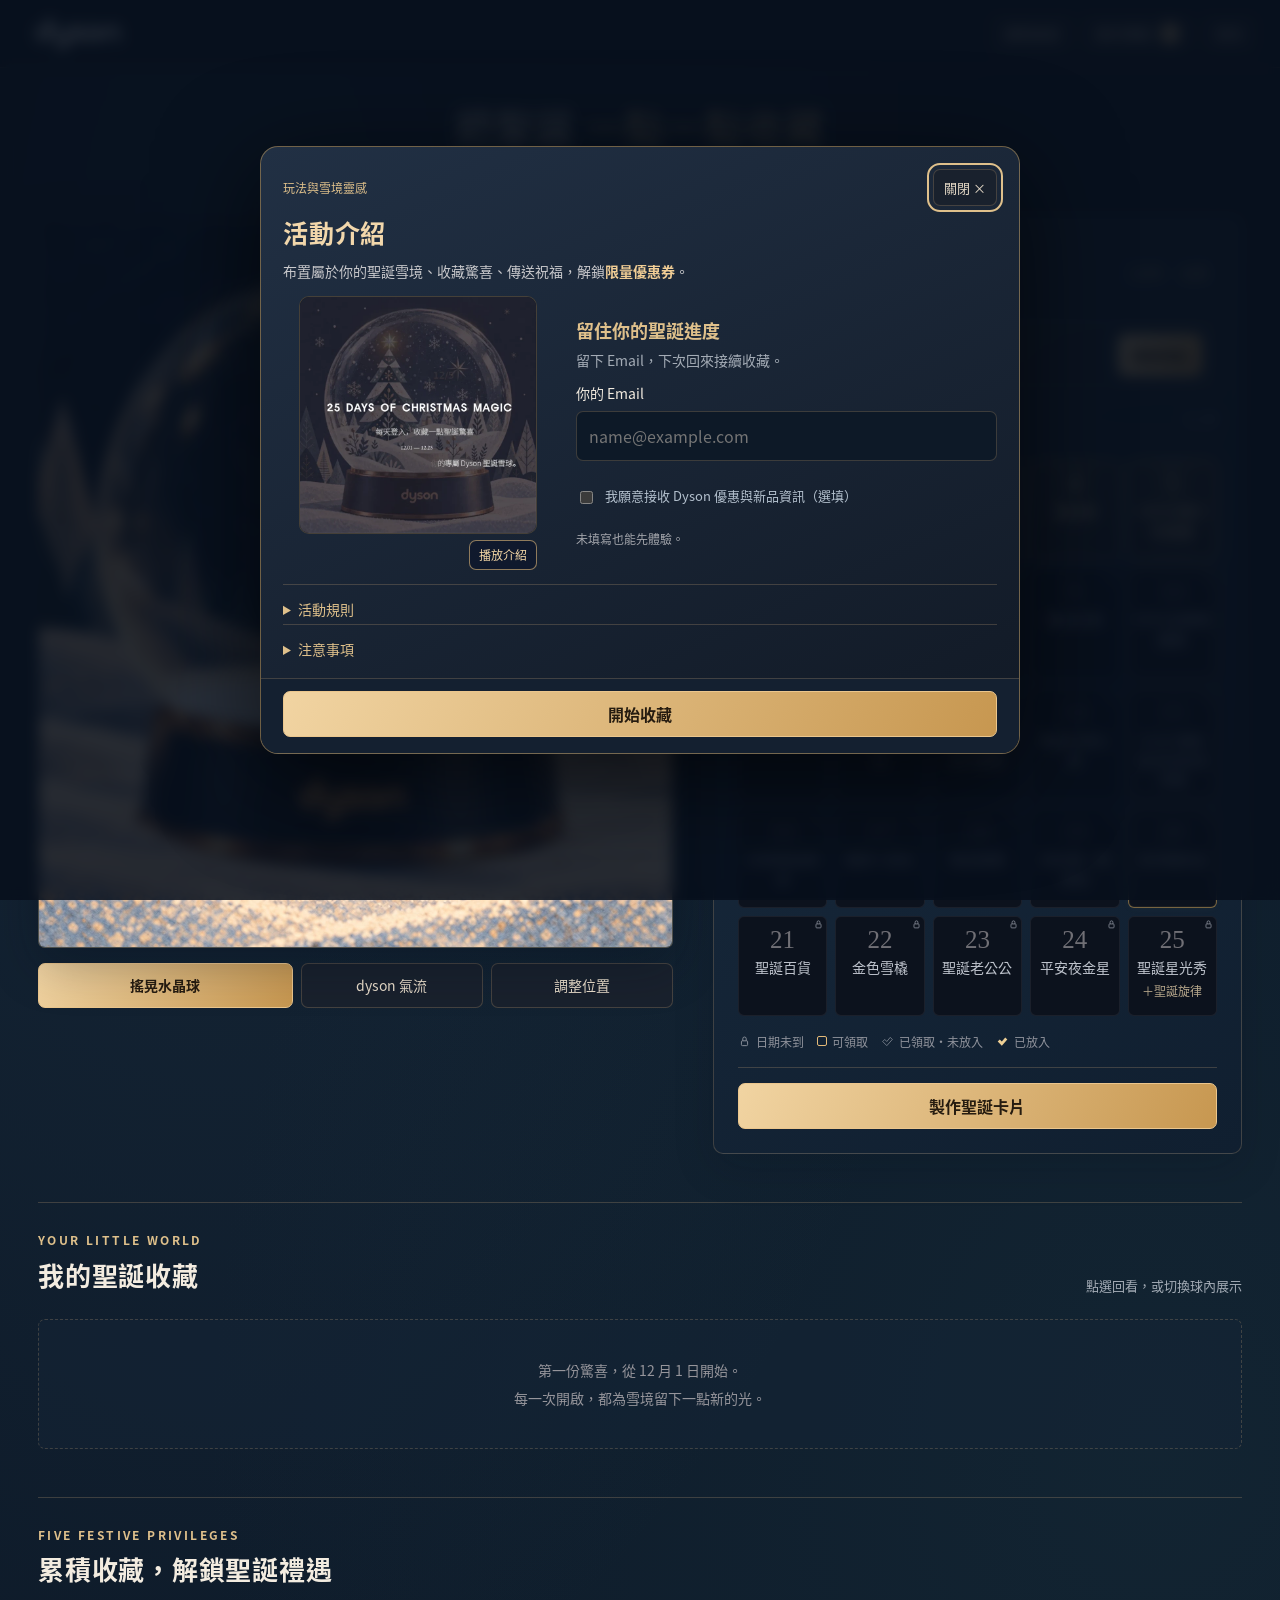
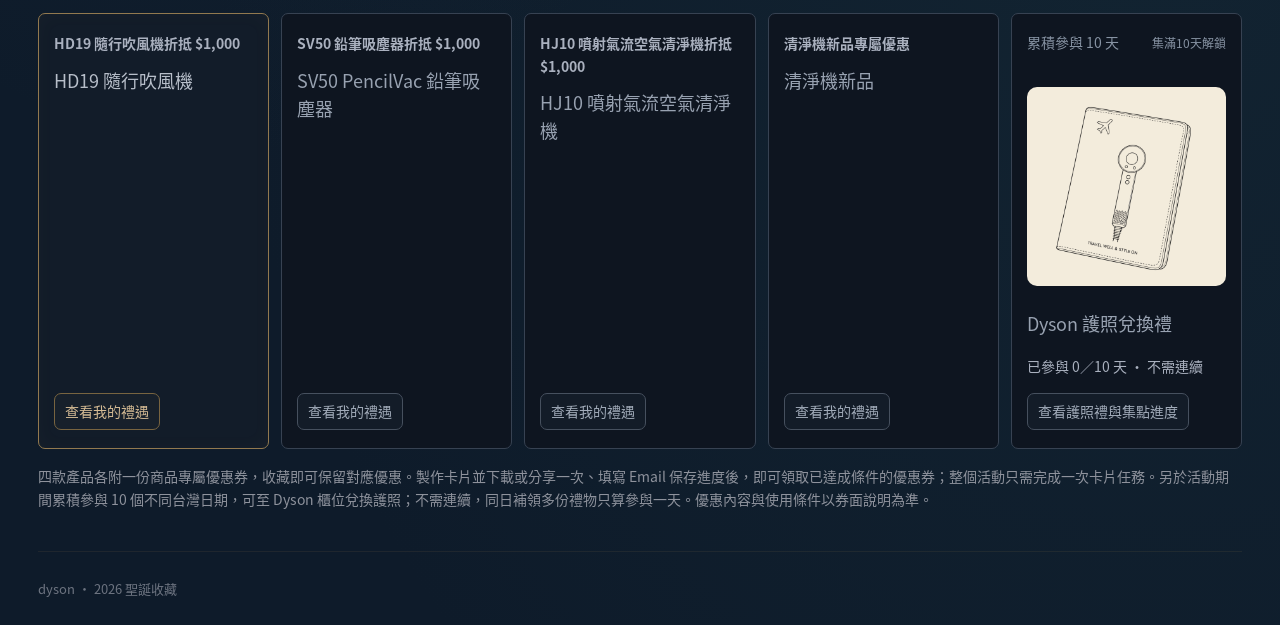
==== commit eb8735b1: "Add files via upload" ====
--- a/2026-dyson-christmas/index.html
+++ b/2026-dyson-christmas/index.html
@@ -1,6 +1,6 @@
 <!doctype html>
 <html lang="zh-Hant">
-<head><meta charset="utf-8"><meta name="viewport" content="width=device-width,initial-scale=1"><meta name="theme-color" content="#10141c"><title>Dyson 璀璨雪境｜25 日聖誕收藏</title><link rel="stylesheet" href="./assets/css/style.css?v=20261029-intro-tree-top-star"></head>
+<head><meta charset="utf-8"><meta name="viewport" content="width=device-width,initial-scale=1"><meta name="theme-color" content="#10141c"><title>Dyson 璀璨雪境｜25 日聖誕收藏</title><link rel="stylesheet" href="./assets/css/style.css?v=20261029-admin-code-email-only"></head>
 <body>
 <dialog id="welcome-dialog" class="welcome-dialog" aria-labelledby="welcome-title" aria-describedby="welcome-description">
  <div class="welcome-topline"><span class="welcome-label">玩法與雪境靈感</span><button id="welcome-skip" type="button" aria-label="關閉活動介紹">關閉 ×</button></div>
@@ -9,6 +9,11 @@
  <details class="welcome-rules"><summary id="welcome-rules-title">活動規則</summary><div class="welcome-rules-content"><p>活動期間為 2026/12/01–12/25，以台灣時間（UTC+8）每日 00:00 換日。可領取當天及之前的禮物，未來日期仍鎖定；活動結束後，已收藏項目仍可回看及重新擺放。</p><p>四款產品各附一份商品專屬優惠券，收藏即可保留對應優惠。製作卡片並下載或分享一次、填寫 Email 保存進度後，即可領取已達成條件的優惠券；整個活動只需完成一次卡片任務。活動期間累積參與 10 個不同台灣日期，即可至 Dyson 櫃位兌換護照；不需連續，同日補領多份禮物只算參與一天。</p><p>Email 用於保存與找回活動進度，請確認拼寫正確；本活動不驗證信箱持有人。未填 Email 可先體驗，填寫後按「開始收藏」即可保存。已載入進度後，變更行銷意願會立即保存；勾選行銷意願者，可於活動結束後接收 Dyson 優惠與新品資訊，不影響活動參加。</p><p>優惠內容與使用條件以券面說明為準。</p></div></details>
  <details id="welcome-notices" class="welcome-rules welcome-notices"><summary id="welcome-notices-title">注意事項</summary><div class="welcome-rules-content"><ol id="activity-notices-list"><li><p>本活動由恆隆行貿易股份有限公司（以下簡稱「主辦單位」）舉辦。參加者一經參與本活動，即視為已詳閱、瞭解並同意遵守本活動辦法、注意事項及相關規範。</p></li><li><p>如因參加者使用之裝置、LINE App 版本、網路連線或其他非可歸責於主辦單位之因素，導致活動頁面、動畫效果、會員綁定或優惠資訊顯示異常，主辦單位恕不另行補發或補償。</p></li><li><p>如因天災、系統異常、政府法令變更或其他不可抗力因素，致本活動無法正常進行，主辦單位得於法令允許範圍內調整、暫停或終止活動，並依實際情況公告相關處理方式。</p></li><li><p>主辦單位保留於法令允許範圍內調整活動內容及相關辦法之權利，相關異動將於活動頁面公告。</p></li><li><p>本活動如有未盡事宜，悉依相關法令、主辦單位活動辦法及最新公告辦理。</p></li></ol></div></details>
  <div class="welcome-footer"><button id="welcome-start" class="gold-button" type="button">開始收藏</button></div>
+</dialog>
+<dialog id="admin-auth-dialog" class="admin-auth-dialog" aria-labelledby="admin-auth-title" aria-describedby="admin-auth-description">
+ <p class="eyebrow">ADMIN ACCESS</p><h2 id="admin-auth-title">管理員驗證</h2>
+ <p id="admin-auth-description">此帳號需要驗證碼，才能載入進度與日期模擬。</p><p id="admin-auth-email" class="admin-auth-email"></p>
+ <form id="admin-auth-form"><label for="admin-auth-code">管理員驗證碼<input id="admin-auth-code" type="password" minlength="16" maxlength="128" autocomplete="current-password" required></label><p id="admin-auth-message" role="status" aria-live="polite"></p><div class="admin-auth-actions"><button id="admin-auth-cancel" type="button">切換 Email</button><button id="admin-auth-submit" class="gold-button" type="submit">驗證並繼續</button></div></form>
 </dialog>
 <header class="site-header"><a class="brand" href="#"><img id="brand-logo" class="brand-logo" src="./assets/images/brand/dyson-logo-white.png" alt="Dyson" width="1702" height="591" fetchpriority="high"></a><nav aria-label="功能選單"><button id="progress-open" type="button">讀取進度</button><button id="vouchers-open">我的禮遇 <span id="voucher-count">0</span></button><div class="audio-menu"><button id="audio-open" type="button" aria-expanded="false" aria-controls="audio-panel">音訊<span class="audio-indicator" aria-hidden="true"></span></button>
 <section id="audio-panel" class="audio-panel" aria-labelledby="audio-title" hidden>
@@ -64,7 +69,7 @@
  <p class="studio-note">產品圖可在下表替換，建議透明 PNG／WebP。HD19、SV50、HJ10、BP10 已使用獨立透明產品圖；BP10 的了解詳情連結待補。HD19、SV50、HJ10 商品專屬券沿用既有序號；BP10 專屬序號與使用期限可於下方設定。護照禮為櫃位兌換，不使用折價序號。</p>
  <div id="asset-persistence" class="studio-note"></div><div class="table-scroll"><table class="studio-table"><thead><tr><th>日期</th><th>預覽</th><th>類型與項目</th><th>當日效果</th><th>產品介紹</th><th>素材</th><th>調整</th></tr></thead><tbody id="studio-table-body"></tbody></table></div>
  <details class="config-editor"><summary>編輯內容與優惠設定</summary><p>可修改每日名稱、產品型號、介紹、最多三項特色及 HTTPS 詳情連結。五份禮遇包含四款產品優惠與累積參與 10 天的 Dyson 護照禮；可調整商品券的預告、內容、序號與期限，以及護照禮的顯示文字，請保留解鎖條件。</p><label class="config-label" for="config-json">25 天內容與產品介紹</label><textarea id="config-json" spellcheck="false" aria-label="25天內容設定 JSON"></textarea><label class="config-label" for="reward-json">五份禮遇與序號</label><textarea id="reward-json" class="reward-json" spellcheck="false" aria-label="五份禮遇設定 JSON"></textarea><p>商品優惠券尚未提供序號時，請保留 code 空白、approved 為 false。解鎖後會顯示「序號準備中」。填入序號並設 approved 為 true 後，即可提供複製；未解鎖時只顯示 preview 預告。護照禮不需序號，累積參與10天並保存進度即可出示兌換資格。</p><div class="config-actions"><button id="config-save" class="gold-button">套用設定</button><button id="config-reset">還原草案設定</button></div><p id="config-status" role="status"></p></details>
- <p class="studio-note">連接 Google Sheet 後，正式領取以後端台灣時間檢查。日期模擬只供 Sheet 勾選的管理者測試；限定動物另由「是否有專屬收藏」控制，模擬進度不混入正式收藏。Email 未經驗證，測試入口顯示限制不等同身分驗證。</p>
+ <p class="studio-note">連接 Google Sheet 後，正式領取以後端台灣時間檢查。日期模擬只供 Sheet 勾選的管理者測試；限定動物另由「是否有專屬收藏」控制，模擬進度不混入正式收藏。管理員需輸入驗證碼；一般參加者仍以 Email 保存進度，不驗證信箱持有人。</p>
 </dialog>
 <input id="asset-input" type="file" accept="image/png,image/webp,image/jpeg" hidden>
 
@@ -72,9 +77,9 @@
 
 
 
-<script src="./assets/js/config.js?v=20261029-intro-tree-top-star"></script>
+<script src="./assets/js/config.js?v=20261029-admin-code-email-only"></script>
 <script src="./assets/js/analytics.js?v=20261028-white-blue-gold"></script>
 <script src="./assets/js/media-codecs.js"></script>
 <script src="./assets/js/media-mp4.js?v=20261028-white-blue-gold"></script>
-<script src="./assets/js/app.js?v=20261029-intro-tree-top-star"></script>
+<script src="./assets/js/app.js?v=20261029-admin-code-email-only"></script>
 </body></html>
--- a/2026-dyson-christmas/assets/css/style.css
+++ b/2026-dyson-christmas/assets/css/style.css
@@ -520,3 +520,6 @@
 
 /* Keep replay control; media status is available only to screen readers. */
 .welcome-media-toolbar{justify-content:flex-end}.welcome-media-toolbar .welcome-status{position:absolute;width:1px;height:1px;min-height:0;padding:0;margin:-1px;overflow:hidden;clip:rect(0,0,0,0);clip-path:inset(50%);white-space:nowrap;border:0;flex:none}
+
+/* Admin verification uses the existing activity palette. */
+.admin-auth-dialog{width:min(460px,calc(100vw - 28px));padding:28px;border-radius:16px}.admin-auth-dialog h2{color:var(--gold);margin:8px 0 12px}.admin-auth-dialog>p:not(.eyebrow){font-size:14px}.admin-auth-email{overflow-wrap:anywhere;color:var(--gold)}#admin-auth-form{display:grid;gap:15px;margin-top:20px}#admin-auth-form label{display:grid;gap:8px}#admin-auth-code{width:100%;min-width:0;padding:12px;border:1px solid var(--line);border-radius:7px;background:#0d1927;color:var(--text);font-size:16px}#admin-auth-message{min-height:1.5em;font-size:14px;color:var(--gold);margin:0}.admin-auth-actions{display:flex;justify-content:flex-end;flex-wrap:wrap;gap:10px}.admin-auth-actions button{padding:11px 14px}@media(max-width:480px){.admin-auth-dialog{padding:22px}}
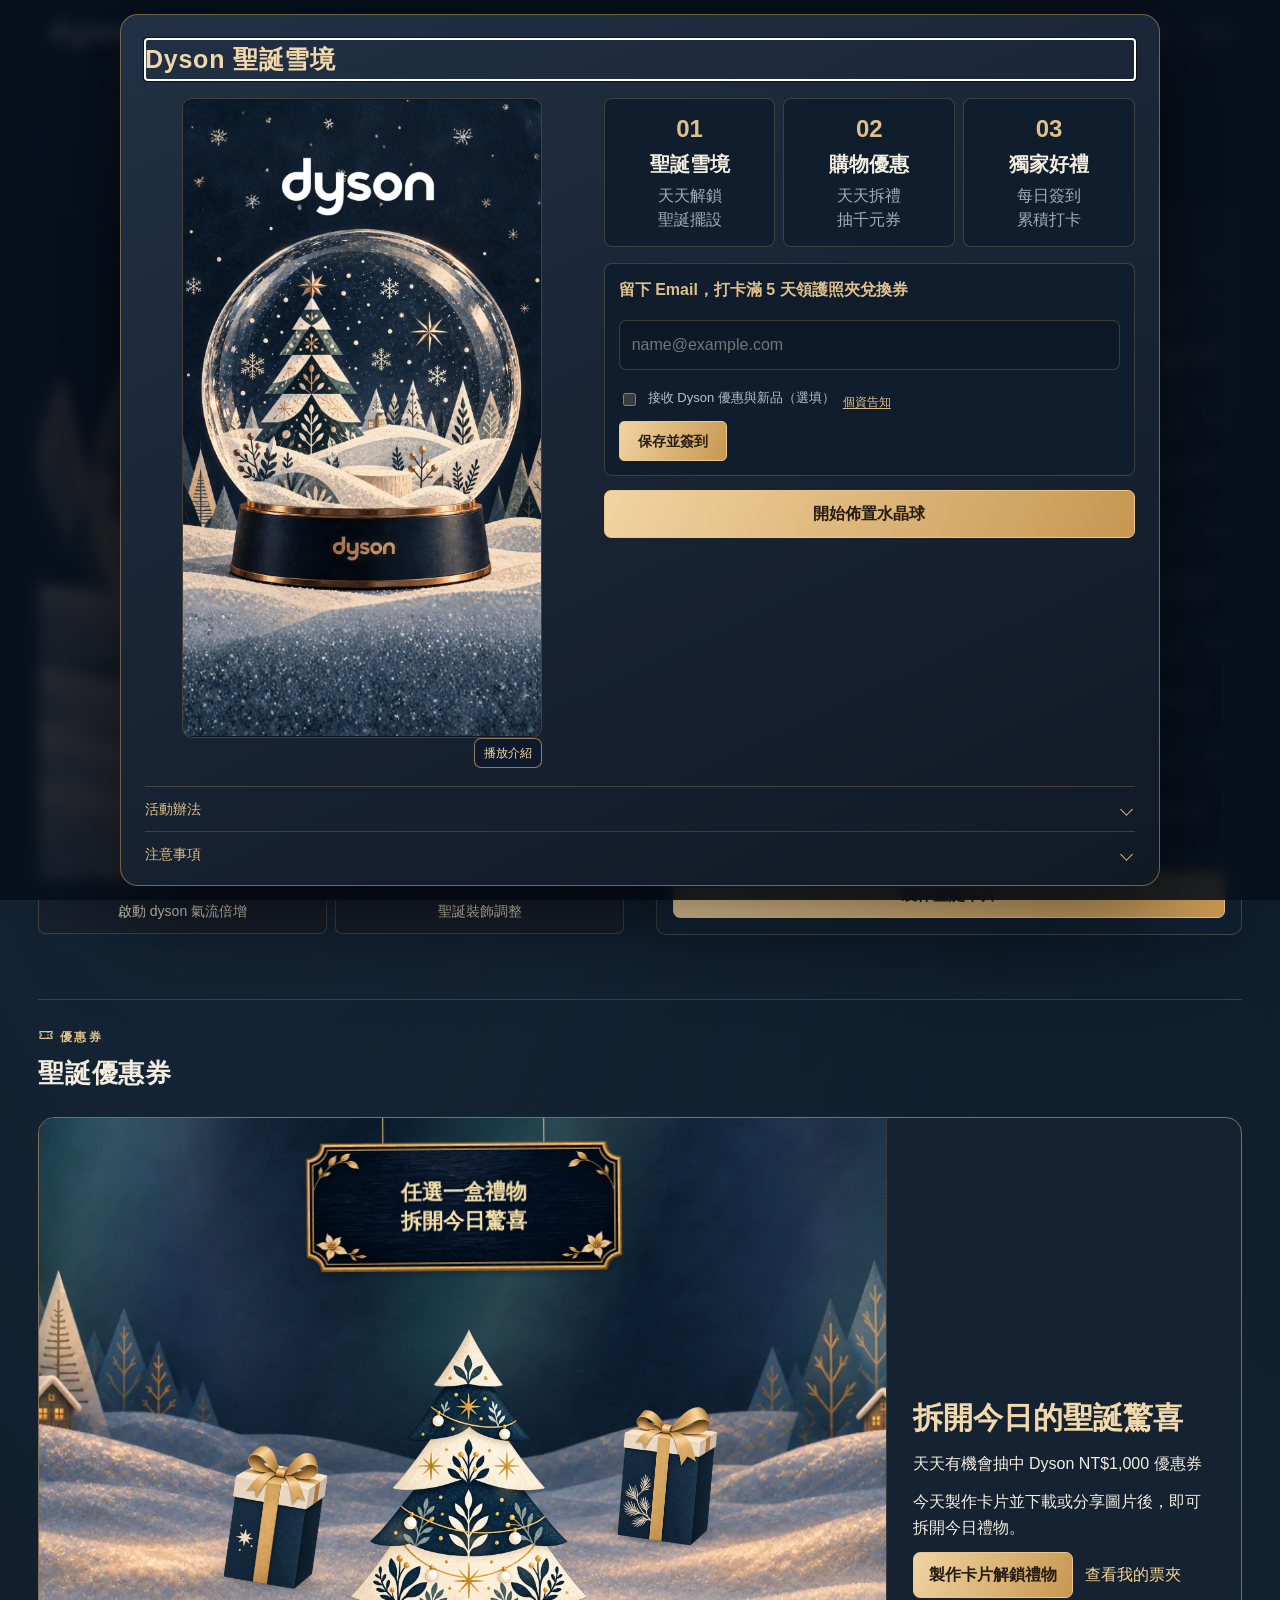
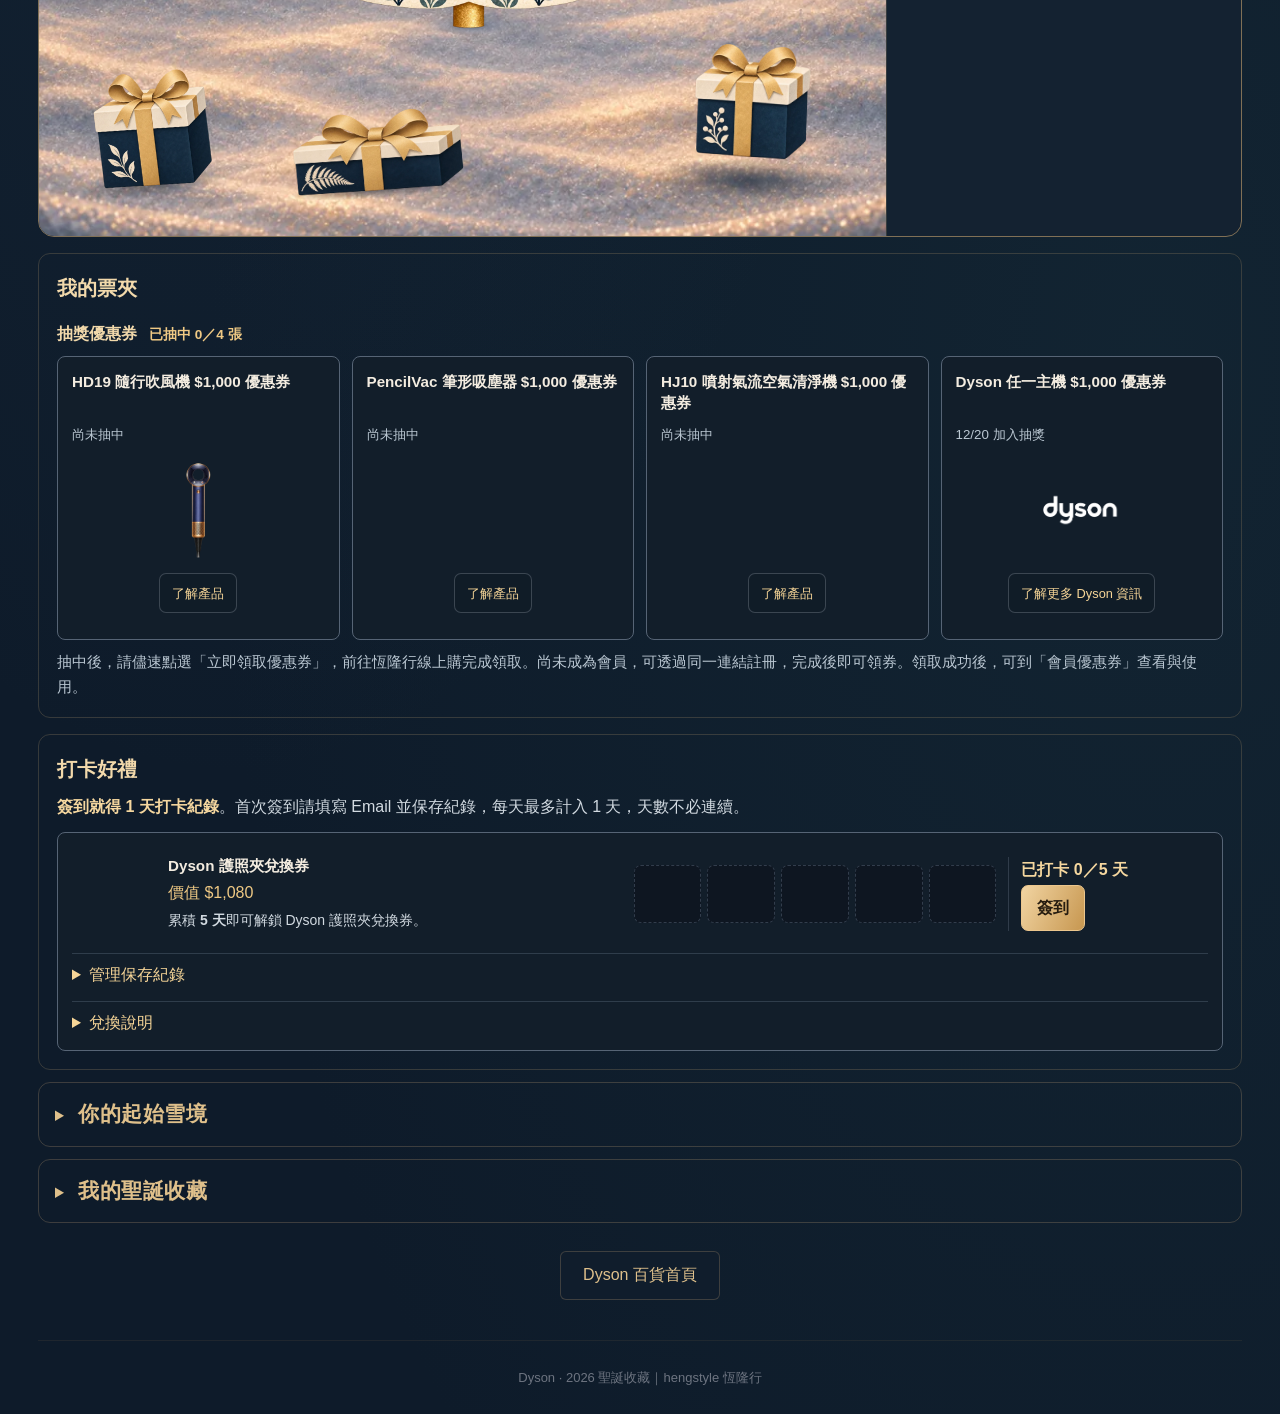
==== commit 37221f19: "Add files via upload" ====
--- a/2026-dyson-christmas/index.html
+++ b/2026-dyson-christmas/index.html
@@ -1,24 +1,89 @@
 <!doctype html>
-<html lang="zh-Hant">
-<head><meta charset="utf-8"><meta name="viewport" content="width=device-width,initial-scale=1"><meta name="theme-color" content="#10141c"><title>Dyson 璀璨雪境｜25 日聖誕收藏</title><link rel="stylesheet" href="./assets/css/style.css?v=20261029-admin-code-email-only"></head>
+<html lang="zh-Hant" data-activity-environment="production">
+<head>
+<meta charset="utf-8"><meta name="viewport" content="width=device-width,initial-scale=1"><meta name="theme-color" content="#10141c">
+<title>Dyson 璀璨雪境｜25 日聖誕收藏</title>
+<link rel="canonical" href="https://hengstyle-omo.github.io/campaigns/2026-dyson-christmas/">
+<meta property="og:type" content="website">
+<meta property="og:url" content="https://hengstyle-omo.github.io/campaigns/2026-dyson-christmas/">
+<meta property="og:image" content="https://hengstyle-omo.github.io/campaigns/2026-dyson-christmas/assets/images/scene/share-preview.jpg">
+<meta property="og:image:type" content="image/jpeg">
+<meta property="og:image:width" content="1080">
+<meta property="og:image:height" content="1920">
+<meta property="og:image:alt" content="Dyson 聖誕雪境水晶球">
+<meta property="og:title" content="Dyson 聖誕倒數日曆｜每天解鎖一份驚喜">
+<meta property="og:description" content="下載或分享卡片抽千元優惠券，打卡滿 5 天解鎖靠櫃禮兌換券，持券消費贈 Dyson 護照夾（價值 $1,080）。">
+<link rel="stylesheet" href="./assets/css/style.css?v=20261120-production-133r1">
+<link rel="stylesheet" href="./assets/css/gift-draw.css?v=20261120-production-133r1">
+</head>
 <body>
+<template id="activity-missions-template">
+ <p class="activity-intro-description">
+  <span>每日解鎖聖誕物件，佈置你的水晶球。</span>
+  <span>下載或分享卡片抽優惠券，還可到首頁簽到。</span>
+ </p>
+ <nav class="activity-jumps" aria-label="聖誕闖關任務">
+   <div class="mission-primary"><b class="mission-number">01</b><strong>聖誕雪境</strong><span>天天解鎖<br>聖誕擺設</span></div>
+   <div><b class="mission-number">02</b><strong>購物優惠</strong><span>天天拆禮<br>抽千元券</span></div>
+   <div><b class="mission-number">03</b><strong>獨家好禮</strong><span>每日簽到<br>累積打卡</span></div>
+  </nav>
+</template>
+<template id="activity-rules-template">
+  <section class="activity-rules-section">
+   <h3>活動時間｜2026.12.01－12.25</h3>
+   <p>每日解鎖聖誕驚喜，打造專屬 Dyson 聖誕水晶球！</p>
+   <p>活動期間每日 00:00（UTC+8）解鎖全新聖誕裝飾，可自由選擇當日及先前已解鎖的物件，打造專屬聖誕雪境。尚未開放的日期將維持鎖定，已解鎖的裝飾可於活動期間隨時使用，重新布置水晶球。</p>
+  </section>
+  <section class="activity-rules-section">
+   <h3 id="activity-coupons" tabindex="-1">聖誕禮遇｜抽 Dyson $1,000 優惠券</h3>
+   <p>當天製作聖誕卡片並下載或分享圖片後，每天可拆 1 盒禮物。活動期間，每位會員每款優惠券限領一次。</p>
+   <p>抽中後，請儘速點選「立即領取優惠券」，前往恆隆行線上購完成領取。尚未成為會員，可透過同一連結註冊，完成後即可領券。領取成功後，可到「會員優惠券」查看與使用。</p>
+  </section>
+  <section class="activity-rules-section">
+   <h3>累積參與｜滿 5 天再享專屬好禮</h3>
+   <p>至首頁「打卡好禮」留下 Email 保存打卡紀錄，累積打卡滿 5 天即可解鎖護照夾兌換券。持券至 Dyson 專櫃不限金額消費，即贈 Dyson 護照夾（價值 $1,080）。</p>
+   <p>兌換期限至 2026/12/31，每人限贈一次。</p>
+  </section>
+  <section class="activity-rules-section">
+   <h3>活動紀錄｜保存專屬聖誕進度</h3>
+   <p>無須填寫 Email 即可體驗聖誕水晶球活動。</p>
+   <p>如欲保存參與天數及好禮資格，請至首頁「打卡好禮」填寫正確 Email 並保存紀錄。下次使用相同 Email，即可接續活動進度。</p>
+   <p>水晶球內的裝飾擺放位置僅保留於當次操作頁面，重新進入活動時將恢復預設布置。</p>
+   <p>Dyson 新品與優惠資訊訂閱採自由選擇，不影響活動參與及好禮資格；已保存進度者，調整訂閱意願後將即時更新。</p>
+  </section>
+</template>
+<template id="activity-notices-template">
+ <ol><li><p>本活動由恆隆行貿易股份有限公司（以下簡稱「主辦單位」）舉辦。參加者一經參與本活動，即視為已詳閱、瞭解並同意遵守本活動辦法、注意事項及相關規範。</p></li><li><p>如因參加者使用之裝置、LINE App 版本、網路連線或其他非可歸責於主辦單位之因素，導致活動頁面、動畫效果、會員綁定或優惠資訊顯示異常，主辦單位恕不另行補發或補償。</p></li><li><p>如因天災、系統異常、政府法令變更或其他不可抗力因素，致本活動無法正常進行，主辦單位得於法令允許範圍內調整、暫停或終止活動，並依實際情況公告相關處理方式。</p></li><li><p>主辦單位保留於法令允許範圍內調整活動內容及相關辦法之權利，相關異動將於活動頁面公告。</p></li><li><p>本活動如有未盡事宜，悉依相關法令、主辦單位活動辦法及最新公告辦理。</p></li></ol>
+</template>
+
 <dialog id="welcome-dialog" class="welcome-dialog" aria-labelledby="welcome-title" aria-describedby="welcome-description">
- <div class="welcome-topline"><span class="welcome-label">玩法與雪境靈感</span><button id="welcome-skip" type="button" aria-label="關閉活動介紹">關閉 ×</button></div>
- <h2 id="welcome-title">活動介紹</h2><p id="welcome-description">布置屬於你的聖誕雪境、收藏驚喜、傳送祝福，解鎖<strong>限量優惠券</strong>。</p>
- <div class="welcome-content"><section id="welcome-progress" class="welcome-progress"><h3 id="welcome-progress-title">留住你的聖誕進度</h3><p>留下 Email，下次回來接續收藏。</p><div id="progress-current" hidden><p>目前使用 <strong id="progress-email-label"></strong></p><button id="progress-switch" type="button">切換 Email</button></div><form id="progress-form" novalidate><label for="progress-email">你的 Email<input id="progress-email" type="email" maxlength="254" autocomplete="email" placeholder="name@example.com"></label><label class="progress-consent"><input id="progress-marketing" type="checkbox"><span>我願意接收 Dyson 優惠與新品資訊（選填）</span></label><p class="card-hint">未填寫也能先體驗。</p><button id="progress-submit" hidden class="gold-button" type="submit">保存</button></form><p id="progress-message" role="status" aria-live="polite"></p><button id="progress-retry" type="button" hidden>重試同步</button></section><div class="welcome-media"><video id="welcome-video" muted playsinline preload="none" aria-label="5 秒玩法介紹與雪境示意"></video><div class="welcome-media-toolbar"><p id="welcome-status" class="welcome-status sr-only" role="status" aria-live="polite"></p><button id="welcome-play" type="button" hidden>播放介紹</button></div></div></div>
- <details class="welcome-rules"><summary id="welcome-rules-title">活動規則</summary><div class="welcome-rules-content"><p>活動期間為 2026/12/01–12/25，以台灣時間（UTC+8）每日 00:00 換日。可領取當天及之前的禮物，未來日期仍鎖定；活動結束後，已收藏項目仍可回看及重新擺放。</p><p>四款產品各附一份商品專屬優惠券，收藏即可保留對應優惠。製作卡片並下載或分享一次、填寫 Email 保存進度後，即可領取已達成條件的優惠券；整個活動只需完成一次卡片任務。活動期間累積參與 10 個不同台灣日期，即可至 Dyson 櫃位兌換護照；不需連續，同日補領多份禮物只算參與一天。</p><p>Email 用於保存與找回活動進度，請確認拼寫正確；本活動不驗證信箱持有人。未填 Email 可先體驗，填寫後按「開始收藏」即可保存。已載入進度後，變更行銷意願會立即保存；勾選行銷意願者，可於活動結束後接收 Dyson 優惠與新品資訊，不影響活動參加。</p><p>優惠內容與使用條件以券面說明為準。</p></div></details>
- <details id="welcome-notices" class="welcome-rules welcome-notices"><summary id="welcome-notices-title">注意事項</summary><div class="welcome-rules-content"><ol id="activity-notices-list"><li><p>本活動由恆隆行貿易股份有限公司（以下簡稱「主辦單位」）舉辦。參加者一經參與本活動，即視為已詳閱、瞭解並同意遵守本活動辦法、注意事項及相關規範。</p></li><li><p>如因參加者使用之裝置、LINE App 版本、網路連線或其他非可歸責於主辦單位之因素，導致活動頁面、動畫效果、會員綁定或優惠資訊顯示異常，主辦單位恕不另行補發或補償。</p></li><li><p>如因天災、系統異常、政府法令變更或其他不可抗力因素，致本活動無法正常進行，主辦單位得於法令允許範圍內調整、暫停或終止活動，並依實際情況公告相關處理方式。</p></li><li><p>主辦單位保留於法令允許範圍內調整活動內容及相關辦法之權利，相關異動將於活動頁面公告。</p></li><li><p>本活動如有未盡事宜，悉依相關法令、主辦單位活動辦法及最新公告辦理。</p></li></ol></div></details>
- <div class="welcome-footer"><button id="welcome-start" class="gold-button" type="button">開始收藏</button></div>
+ <button id="welcome-review-close" class="dialog-close" type="button" aria-label="關閉" hidden>×</button>
+ <div id="welcome-overview"><div id="welcome-content" class="welcome-content">
+  <h2 id="welcome-title" tabindex="-1" autofocus>Dyson 聖誕雪境</h2>
+  <div class="welcome-media"><video id="welcome-video" muted playsinline preload="none" aria-label="聖誕活動玩法介紹"></video><div class="welcome-media-toolbar"><p id="welcome-status" class="welcome-status sr-only" role="status" aria-live="polite"></p><button id="welcome-play" type="button" hidden>播放介紹</button></div></div>
+  <div class="welcome-intro">
+   <div data-activity-missions="welcome-description"></div>
+   <section id="welcome-account" aria-labelledby="welcome-account-title">
+    <h3 id="welcome-account-title">留下 Email，打卡滿 5 天領護照夾兌換券</h3>
+   </section>
+   
+   <div class="welcome-footer"><button id="welcome-start" class="gold-button" type="button">開始佈置水晶球</button></div>
+  </div>
+ </div></div>
+ <details id="welcome-rules" class="welcome-rules"><summary id="welcome-rules-title">活動辦法</summary><div class="welcome-rules-content">
+  <div data-activity-rules></div>
+ </div></details>
+ <details id="welcome-notices" class="welcome-rules welcome-notices"><summary id="welcome-notices-title">注意事項</summary><div class="welcome-rules-content"><div data-activity-notices></div></div></details>
 </dialog>
 <dialog id="admin-auth-dialog" class="admin-auth-dialog" aria-labelledby="admin-auth-title" aria-describedby="admin-auth-description">
+ <button class="dialog-close mobile-admin-close" data-close="admin-auth-dialog" type="button" aria-label="關閉管理員驗證">×</button>
  <p class="eyebrow">ADMIN ACCESS</p><h2 id="admin-auth-title">管理員驗證</h2>
  <p id="admin-auth-description">此帳號需要驗證碼，才能載入進度與日期模擬。</p><p id="admin-auth-email" class="admin-auth-email"></p>
  <form id="admin-auth-form"><label for="admin-auth-code">管理員驗證碼<input id="admin-auth-code" type="password" minlength="16" maxlength="128" autocomplete="current-password" required></label><p id="admin-auth-message" role="status" aria-live="polite"></p><div class="admin-auth-actions"><button id="admin-auth-cancel" type="button">切換 Email</button><button id="admin-auth-submit" class="gold-button" type="submit">驗證並繼續</button></div></form>
 </dialog>
-<header class="site-header"><a class="brand" href="#"><img id="brand-logo" class="brand-logo" src="./assets/images/brand/dyson-logo-white.png" alt="Dyson" width="1702" height="591" fetchpriority="high"></a><nav aria-label="功能選單"><button id="progress-open" type="button">讀取進度</button><button id="vouchers-open">我的禮遇 <span id="voucher-count">0</span></button><div class="audio-menu"><button id="audio-open" type="button" aria-expanded="false" aria-controls="audio-panel">音訊<span class="audio-indicator" aria-hidden="true"></span></button>
+<header class="site-header"><a class="brand" href="https://shop.hengstyle.com/site/dyson" target="_blank" rel="noopener noreferrer" aria-label="Dyson 百貨首頁"><img id="brand-logo" class="brand-logo" src="./assets/images/brand/dyson-logo-white.png" alt="Dyson" width="1702" height="591" fetchpriority="high"></a><nav aria-label="功能選單"><button id="progress-open" type="button">保存紀錄</button><button id="vouchers-open" type="button">活動玩法</button><div class="audio-menu"><button id="audio-open" type="button" aria-expanded="false" aria-controls="audio-panel">音訊<span class="audio-indicator" aria-hidden="true"></span></button>
 <section id="audio-panel" class="audio-panel" aria-labelledby="audio-title" hidden>
  <div class="audio-panel-heading"><h2 id="audio-title">音訊</h2><button id="audio-close" type="button" aria-label="收起音訊面板">×</button></div>
- <div class="audio-effects"><span id="effects-label">操作音效</span><button id="sound-toggle" type="button" aria-pressed="false" aria-labelledby="effects-label sound-toggle">關閉</button></div>
  <div class="music-heading"><strong>聖誕旋律</strong></div><p id="music-now" role="status" aria-live="polite"></p>
  <div class="music-row"><label class="music-choice"><span class="sr-only">選擇已解鎖的音樂</span><select id="music-track"></select></label><button id="music-play" type="button" aria-pressed="false">播放音樂</button></div>
  <label class="music-volume">音樂音量<input id="music-volume" type="range" min="0" max="1" step="0.01" value="0.28" aria-label="背景音樂音量"></label>
@@ -27,18 +92,22 @@
 <div id="preview-banner" class="preview-banner" hidden>企劃預覽模式 · 測試收藏不計入正式紀錄 <button id="preview-exit">回到正式日期</button></div>
 <main>
  <section class="intro"><h1>把聖誕 <span>一點一點收藏</span></h1><p>玩遊戲收藏聖誕驚喜，傳送專屬祝福，解鎖<strong>限量優惠券</strong>。</p></section>
- <div class="experience">
-  <section class="globe-section" aria-label="我的水晶球">
-   <div class="globe-stage"><div id="globe-wrapper"><img id="empty-globe" src="./assets/images/scene/snow-globe-background.webp?rev=20261027-5" alt="深藍雪境中的 Dyson 水晶球，球內鋪有薄雪，等待加入每日收藏。" width="1168" height="1346"><canvas id="snow-canvas" aria-label="水晶球收藏擺放區"></canvas><div id="scene-loading" class="is-busy" role="status" hidden>正在準備冬日雪境…</div><div id="scene-tip" hidden></div><div id="show-greeting" class="show-greeting" role="status" aria-live="polite" hidden>MERRY CHRISTMAS</div></div></div>
-   <div class="globe-actions"><button id="shake-button" class="gold-button">搖晃水晶球</button><button id="wind-button" aria-pressed="false">dyson 氣流</button><button id="edit-toggle" aria-pressed="false" aria-expanded="false" aria-controls="scene-tools">調整位置</button></div>
+ <div id="game-experience" class="experience">
+  <section id="globe-section" class="globe-section" aria-label="水晶球佈置">
+   <div id="globe-stage" class="globe-stage"><div id="globe-wrapper"><img id="empty-globe" src="./assets/images/scene/snow-globe-background.webp?rev=20261027-5&opt=20261120" alt="深藍雪境中的 Dyson 水晶球，球內鋪有薄雪，等待加入每日收藏。" width="1168" height="1346"><canvas id="snow-canvas" tabindex="-1" aria-label="水晶球收藏擺放區"></canvas><div id="scene-loading" class="is-busy" role="status" hidden>正在準備冬日雪境…</div><div id="scene-tip" hidden></div><div id="show-greeting" class="show-greeting" role="status" aria-live="polite" hidden>MERRY CHRISTMAS</div></div></div>
+   <div class="globe-actions"><button id="wind-button" aria-pressed="false">啟動 dyson 氣流倍增</button><button id="edit-toggle" aria-pressed="false" aria-expanded="false" aria-controls="scene-tools">聖誕裝飾調整</button></div>
    <div id="show-controls" class="show-controls" hidden><button id="show-replay" type="button">播放星光秀</button><button id="show-stop" type="button" hidden>停止演出</button><span>9.5 秒 · 可隨時重播</span><div class="show-banner-slot"><div id="show-banner" class="show-banner" hidden><span>CHRISTMAS LIGHT SHOW</span><strong id="show-phase" role="status" aria-live="polite"></strong><div class="show-track"><i id="show-progress"></i></div></div></div></div>
-   <div id="scene-tools" class="scene-tools" aria-label="場景調整工具" hidden><div class="scene-tool-actions"><button id="motion-toggle" type="button" aria-pressed="true">暫停動態</button><button id="reset-layout" type="button">還原擺放</button></div><p id="scene-edit-hint">點選球內物件後拖曳，或使用方向鍵微調。</p>
-
-   <div id="position-editor" class="position-editor" hidden><strong id="selected-name"></strong><label>大小 <input id="scale-control" type="range" min="0.65" max="1.35" step="0.05" value="1"></label><button id="selected-reset">還原此件</button><button id="selected-detail">查看收藏</button><p>動物與一般造景可移至球內上方。</p></div></div>
+   <div id="scene-tools" class="scene-tools" aria-label="聖誕裝飾調整工具" hidden><div class="scene-tool-actions"><button id="motion-toggle" type="button" aria-pressed="true">暫停動態</button></div><p id="scene-edit-hint">先點選球內物件，再調整大小、旋轉或還原擺放。</p>
+
+   <div id="position-editor" class="position-editor" hidden><strong id="selected-name"></strong><label>大小 <input id="scale-control" type="range" min="0.65" max="1.35" step="0.05" value="1"></label><label>旋轉 <input id="rotation-control" type="range" min="-180" max="180" step="5" value="0"></label><button id="selected-reset">還原擺放</button><button id="selected-detail">查看收藏</button><button id="selected-remove" type="button">移除</button><p>動物與一般造景可移至球內上方。</p></div></div>
    <p id="status" class="status" role="status" aria-live="polite"></p>
   </section>
-  <aside class="calendar-panel">
-   <div class="calendar-heading"><div class="calendar-heading-main"><p class="eyebrow">DECEMBER 01 — 25</p><div class="calendar-title-row"><h2>聖誕倒數日曆</h2><button id="welcome-open" class="calendar-about" type="button">活動介紹 <span aria-hidden="true">↗</span></button></div></div><div class="calendar-tools"><span id="today-label" class="date-pill"></span><button id="quick-sim-toggle" type="button" aria-expanded="false" aria-controls="quick-sim-panel">模擬日期</button></div></div>
+  <section id="game-calendar" class="calendar-panel" aria-labelledby="game-calendar-title">
+   <button id="mobile-calendar-toggle" class="mobile-calendar-toggle" type="button" aria-expanded="false" aria-controls="calendar-body">
+    <strong>每日解鎖</strong><span id="mobile-calendar-count">已開放 0／25</span><span class="mobile-calendar-arrow" aria-hidden="true"></span>
+   </button>
+   <div id="calendar-body" class="calendar-body">
+   <div class="calendar-heading"><div class="calendar-heading-main"><p class="eyebrow">DECEMBER 01 — 25</p><div class="calendar-title-row"><h2 id="game-calendar-title" tabindex="-1">每日解鎖｜聖誕倒數日曆</h2></div></div><div class="calendar-tools"><span id="today-label" class="date-pill"></span><button id="quick-sim-toggle" type="button" aria-expanded="false" aria-controls="quick-sim-panel">模擬日期</button></div></div>
    <div id="today-card" class="today-card"><p id="today-kicker" class="eyebrow"></p><h3 id="today-title"></h3><button id="today-open" class="gold-button"></button></div>
    <section id="quick-sim-panel" class="quick-sim-panel" aria-label="模擬日期" hidden>
     <div class="sim-panel-heading"><span>日期模擬 · 台灣時間</span></div>
@@ -46,40 +115,198 @@
     <p id="quick-sim-note" role="status" aria-live="polite"></p>
     <div class="sim-panel-footer"><button id="quick-sim-done" type="button">完成／收起</button><button id="quick-sim-exit" type="button">結束模擬</button></div>
    </section>
-   <div class="progress-label"><span>我的收藏</span><span id="progress-count">0 / 25</span></div><div class="progress-track"><div id="progress-fill"></div></div>
+   <div class="progress-label"><span>已開放物件</span><span id="progress-count">0 / 25</span></div><div class="progress-track"><div id="progress-fill"></div></div>
    <div id="calendar-grid" class="calendar-grid" aria-label="12 月每日禮盒"></div>
    <div id="calendar-key" class="calendar-key" aria-label="日期狀態說明"></div>
    <div class="calendar-card-entry"><button id="card-open" class="gold-button" type="button" disabled>製作聖誕卡片</button></div>
-  </aside>
+   </div>
+  </section>
  </div>
- <section id="collection-section" class="collection-section"><div class="section-heading"><div><p class="eyebrow">YOUR LITTLE WORLD</p><h2>我的聖誕收藏</h2></div><span>點選回看，或切換球內展示</span></div><div id="collection-grid" class="collection-grid"></div><div id="collection-empty" class="empty-state">第一份驚喜，從 12 月 1 日開始。<br>每一次開啟，都為雪境留下一點新的光。</div></section>
+ <section id="benefit-section" class="benefit-section"><div class="section-heading"><div><p class="eyebrow"><svg class="ticket-icon" viewBox="0 0 24 24" width="16" height="16" aria-hidden="true" fill="none" stroke="currentColor" stroke-width="1.8"><path d="M3 7h18v3a2 2 0 0 0 0 4v3H3v-3a2 2 0 0 0 0-4zM15 7v2m0 2v2m0 2v2"/></svg>優惠券</p><h2>聖誕優惠券</h2></div></div><section id="draw-card" class="draw-card" aria-labelledby="draw-heading">
+  <div class="draw-copy">
+    <h3 id="draw-heading" tabindex="-1">拆開今日的聖誕驚喜</h3>
+    <p id="draw-rules">天天有機會抽中 Dyson NT$1,000 優惠券</p>
+    <p id="draw-bonus" class="draw-bonus" hidden>12/20 加碼｜<span>Dyson 任一主機 $1,000 優惠券</span></p>
+  </div>
+  <div id="draw-stage" class="draw-stage">
+    <div class="draw-landscape" aria-hidden="true"></div>
+    <div class="draw-aurora-pink" aria-hidden="true"></div>
+    <div class="draw-wood-sign"><img src="./assets/images/scene/christmas-sign.webp?build=20261120-light&opt=20261120" width="1536" height="640" alt=""><span>任選一盒禮物<br>拆開今日驚喜</span></div>
+    <div id="draw-visitor" class="draw-visitor" aria-hidden="true" hidden><img id="draw-visitor-image" alt=""></div>
+    <div class="draw-tree" aria-hidden="true">
+      <img class="draw-tree-art" src="./assets/images/scene/day-12-christmas-tree.webp?opt=20261120" alt="" width="1214" height="1295" loading="lazy" decoding="async">
+      <span class="draw-tree-lights"></span>
+    </div>
+    <div id="draw-flyover" class="draw-flyover" aria-hidden="true">
+      <div class="draw-flyover-rider">
+        <img src="./assets/images/scene/day-22-golden-sleigh.webp?opt=20261120" alt="" loading="lazy">
+        <img src="./assets/images/scene/day-23-cat-santa.webp?opt=20261120" alt="" loading="lazy">
+      </div>
+      <img class="draw-flyover-reindeer" src="./assets/images/scene/day-08-leaping-reindeer.webp?opt=20261120" alt="" loading="lazy">
+    </div>
+    <div id="draw-gifts" class="draw-gifts" role="group" aria-label="五盒聖誕禮物" aria-describedby="draw-rules"></div>
+    <canvas id="draw-effects" aria-hidden="true"></canvas>
+  </div>
+  <div id="draw-feedback" class="draw-feedback">
+    <p id="draw-status" role="status" aria-live="polite" tabindex="-1"></p>
+    <p id="draw-pool-note" class="draw-muted"></p>
+    <div class="draw-actions">
+      <button id="draw-create" class="gold-button" type="button">製作卡片解鎖禮物</button>
+      <button id="draw-result-open" type="button" hidden>查看今日拆盒結果</button>
+      <a id="draw-view" href="#draw-coupons">查看我的票夾</a>
+    </div>
+  </div>
+</section>
+<section class="draw-wallet" aria-labelledby="draw-coupons">
+  <h3 id="draw-coupons" tabindex="-1">我的票夾</h3>
+  <section aria-labelledby="draw-wallet-prizes">
+    <h4 id="draw-wallet-prizes" class="draw-wallet-heading">抽獎優惠券 <span id="draw-count"></span></h4>
+    <div id="draw-wallet"></div>
+    <p class="draw-muted draw-wallet-note">抽中後，請儘速點選「立即領取優惠券」，前往恆隆行線上購完成領取。尚未成為會員，可透過同一連結註冊，完成後即可領券。領取成功後，可到「會員優惠券」查看與使用。</p>
+  </section>
+</section>
+<section id="draw-passport" class="draw-passport" aria-labelledby="draw-passport-title">
+    <h3 id="draw-passport-title" tabindex="-1">打卡好禮</h3>
+    <p class="draw-passport-intro"><strong>簽到就得 1 天打卡紀錄</strong>。首次簽到請填寫 Email 並保存紀錄，每天最多計入 1 天，天數不必連續。</p>
+    <article class="draw-coupon draw-passport-card" aria-labelledby="draw-passport-name">
+      <img id="draw-passport-image" class="draw-coupon-image" alt="Dyson 護照夾" width="144" height="144" loading="lazy" decoding="async">
+      <div class="draw-coupon-copy">
+        <strong id="draw-passport-name">Dyson 護照夾兌換券</strong>
+        <span>價值 $1,080</span>
+        <p class="draw-passport-requirement">累積 <b>5 天</b>即可解鎖 Dyson 護照夾兌換券。</p>
+      </div>
+      <div class="draw-passport-status">
+        <p id="draw-passport-progress" aria-live="polite">已打卡 0／5 天</p>
+        <div class="draw-passport-actions">
+          <button id="draw-passport-checkin" class="gold-button" type="button">簽到</button>
+          <button id="draw-passport-open" class="gold-button" type="button" hidden>拆開 5 日回禮</button>
+          <a id="draw-passport-ticket" class="gold-button draw-passport-ticket" target="_blank" rel="noopener noreferrer" hidden><span id="draw-passport-cta">領取兌換券 ↗</span></a>
+        </div>
+      </div>
+      <ol id="draw-passport-days" class="participation-grid draw-passport-days" aria-label="五天簽到進度"></ol>
+      <details id="draw-passport-account" class="draw-passport-extra">
+        <summary>管理保存紀錄</summary>
+        <div id="draw-progress-fields" class="welcome-progress"><div id="progress-current" hidden><p>目前使用 <strong id="progress-email-label"></strong></p><button id="progress-switch" type="button">切換 Email</button></div><form id="progress-form" novalidate><label id="progress-email-field" for="progress-email"><span id="progress-email-caption">你的 Email</span><input id="progress-email" type="email" maxlength="254" autocomplete="email" placeholder="name@example.com"></label><div class="progress-consent-row"><label class="progress-consent"><input id="progress-marketing" type="checkbox"><span>接收 Dyson 優惠與新品（選填）</span></label><a href="https://docs.google.com/document/d/1t16XzusKmtd05-ndbZZWI5BFOdslWheB/edit" target="_blank" rel="noopener noreferrer" aria-label="個人資料告知暨同意書">個資告知</a></div><button id="progress-submit" class="gold-button" type="submit">保存並簽到</button></form><p id="progress-message" role="status" aria-live="polite"></p><button id="progress-retry" type="button" hidden>重試同步</button></div>
+      </details>
+      <details class="draw-passport-extra">
+        <summary>兌換說明</summary>
+        <p>持券至 Dyson 專櫃不限金額消費，即贈 Dyson 護照夾。兌換期限至 2026/12/31，每人限贈一次。</p>
+      </details>
+    </article>
+</section>
+<dialog id="draw-prize" class="draw-result-dialog" aria-labelledby="draw-prize-name">
+  <form method="dialog" class="draw-result-close"><button type="submit" aria-label="關閉" autofocus>×</button></form>
+  <div class="draw-result-ticket">
+    <p id="draw-prize-won-label" class="draw-prize-won-label" hidden>恭喜抽中！</p>
+    <h3 id="draw-prize-name">Dyson <strong>$1,000</strong> 優惠券</h3>
+    <figure class="draw-prize-product">
+      <img id="draw-prize-image" alt="" width="88" height="88" hidden>
+      <figcaption id="draw-prize-kind"></figcaption>
+    </figure>
+    <a id="draw-prize-claim" class="gold-button" target="_blank" rel="noopener noreferrer" hidden>立即領取優惠券 ↗</a>
+  </div>
+  <section id="draw-prize-info" class="draw-prize-info" aria-labelledby="draw-prize-info-title" hidden>
+    <h3 id="draw-prize-info-title"><small>適用商品介紹</small><span id="draw-prize-product-name"></span></h3>
+    <p id="draw-prize-intro"></p>
+    <h4 id="draw-prize-features-title">產品亮點</h4>
+    <ul id="draw-prize-features"></ul>
+    <a id="draw-prize-product-link" target="_blank" rel="noopener noreferrer">了解產品詳情 ↗</a>
+  </section>
+</dialog>
+<dialog id="draw-product" class="draw-result-dialog" aria-labelledby="draw-product-name">
+  <form method="dialog" class="draw-result-close"><button type="submit" aria-label="關閉" autofocus>×</button></form>
+  <h3 id="draw-product-name"></h3>
+  <img id="draw-product-image" alt="" width="88" height="88">
+  <section class="draw-prize-info draw-product-info">
+    <p id="draw-product-intro"></p>
+    <h4 id="draw-product-features-title">產品亮點</h4>
+    <ul id="draw-product-features"></ul>
+    <a id="draw-product-product-link" target="_blank" rel="noopener noreferrer">了解產品詳情 ↗</a>
+  </section>
+</dialog>
+<dialog id="draw-discovery" class="draw-result-dialog draw-discovery" aria-labelledby="draw-discovery-title" aria-describedby="draw-miss-copy">
+  <form method="dialog" class="draw-result-close"><button type="submit" aria-label="關閉" autofocus>×</button></form>
+  <h3 id="draw-discovery-title">今天沒有抽中優惠券</h3>
+  <p id="draw-miss-copy"></p>
+</dialog>
+<details id="draw-settings" class="draw-settings" hidden>
+  <summary>測試設定</summary>
+  <div class="draw-settings-controls">
+    <label>活動日期<input id="draw-date" type="date" min="2026-12-01" max="2026-12-25"></label>
+    <label>抽獎結果<select id="draw-mode"><option value="random">隨機</option><option value="miss">指定沒抽中</option><option value="win">指定抽中一張</option><option value="bonus">指定抽中加碼券</option></select></label>
+    <button id="draw-use-activity-date" type="button">使用活動日期</button>
+    <button id="draw-simulate" type="button">模擬完成今日卡片</button>
+    <button id="draw-reset" type="button">清除抽獎測試紀錄</button>
+  </div>
+</details></section>
+ <details id="starter-section" class="collection-section collection-disclosure">
+  <summary><h2>你的起始雪境</h2></summary>
+  <p class="collection-description">已為你放好三件小物，可移除與調整，不計入每日收藏</p>
+  <div id="starter-grid" class="collection-grid starter-grid"></div>
+ </details>
+ <details id="collection-section" class="collection-section collection-disclosure">
+  <summary><h2>我的聖誕收藏</h2></summary>
+  <p class="collection-description">點選回看，或切換球內展示</p>
+  <div id="collection-grid" class="collection-grid"></div>
+  <div id="collection-empty" class="empty-state">第一份驚喜，從 12 月 1 日開始。<br>每一次開啟，都為雪境留下一點新的光。</div>
+ </details>
  <section id="bonus-section" class="collection-section" hidden><div class="section-heading"><div><p class="eyebrow">A LITTLE SECRET FOR YOU</p><h2>你的限定收藏</h2></div><span>送給你的小驚喜，自行放入水晶球</span></div><div id="bonus-grid" class="collection-grid"></div></section>
- <section id="benefit-section" class="benefit-section"><div class="section-heading"><div><p class="eyebrow">FIVE FESTIVE PRIVILEGES</p><h2>累積收藏，解鎖聖誕禮遇</h2></div></div><div id="benefit-grid" class="benefit-grid"></div><p class="benefit-note">四款產品各附一份商品專屬優惠券，收藏即可保留對應優惠。製作卡片並下載或分享一次、填寫 Email 保存進度後，即可領取已達成條件的優惠券；整個活動只需完成一次卡片任務。另於活動期間累積參與 10 個不同台灣日期，可至 Dyson 櫃位兌換護照；不需連續，同日補領多份禮物只算參與一天。優惠內容與使用條件以券面說明為準。</p></section>
- <footer><span>dyson · 2026 聖誕收藏</span><button id="studio-open">企劃預覽與 25 天內容管理</button></footer>
+ <div class="shop-entry"><a class="shop-home-link" href="https://shop.hengstyle.com/site/dyson" target="_blank" rel="noopener noreferrer">Dyson 百貨首頁</a></div>
+ <footer class="campaign-footer"><span>Dyson · 2026 聖誕收藏｜hengstyle 恆隆行</span><button id="studio-open">企劃預覽與 25 天內容管理</button></footer>
 </main>
-<dialog id="card-dialog" class="card-dialog" aria-labelledby="card-title"><button class="dialog-close" data-close="card-dialog" aria-label="關閉">×</button><p class="eyebrow">A LITTLE WORLD, JUST FOR YOU</p><h2 id="card-title">寄一份聖誕心意</h2><p class="dialog-subtitle">以你親手布置的水晶球，留住此刻想說的話。</p><form id="card-form" class="card-form card-workspace" novalidate><div class="card-form-fields"><div class="card-field"><div class="card-label"><label for="card-recipient">送給誰 <span>必填</span></label><output id="card-recipient-count" for="card-recipient">0／12</output></div><input id="card-recipient" type="text" placeholder="名字或暱稱" autocomplete="off" required aria-describedby="card-recipient-error"><p id="card-recipient-error" class="card-error" aria-live="polite"></p></div><div class="card-field"><div class="card-label"><label for="card-message">想說的話 <span>必填</span></label><output id="card-message-count" for="card-message">0／100</output></div><textarea id="card-message" rows="5" placeholder="寫下想送給對方的聖誕祝福…" required aria-describedby="card-message-error"></textarea><p id="card-message-error" class="card-error" aria-live="polite"></p></div><div class="card-field"><div class="card-label"><label for="card-signature">自己的署名 <span>必填</span></label><output id="card-signature-count" for="card-signature">0／12</output></div><input id="card-signature" type="text" placeholder="留下你的名字或暱稱" autocomplete="off" required aria-describedby="card-signature-error"><p id="card-signature-error" class="card-error" aria-live="polite"></p></div></div><div class="card-preview-area"><div class="card-preview-label"><span>你的聖誕卡片</span><span id="card-preview-state">圖片預覽</span></div><div class="card-preview-stage"><div id="card-making" class="card-making" role="status" aria-live="polite" hidden><div class="mini-globe" aria-hidden="true"><i></i><i></i><i></i><i></i><i></i><i></i></div><strong id="card-making-title">正在製作你的聖誕卡片…</strong><span id="card-making-stage">準備畫面</span><span id="card-making-percent"></span><button id="card-making-cancel" type="button">取消製作</button></div><canvas id="card-preview" width="1200" height="2000" role="img" aria-label="聖誕卡片預覽"></canvas><video id="card-video-preview" controls playsinline preload="metadata" hidden aria-label="5 秒有聲聖誕卡片預覽"></video><img id="card-gif-preview" hidden alt="5 秒循環的聖誕卡片動畫"></div><p id="card-preview-note"></p></div><div class="card-export-panel"><section class="card-media-options" aria-label="卡片格式與聲音"><label class="card-format-label" for="card-format">傳出什麼樣的祝福？</label><select id="card-format"><option value="gif" selected>GIF 動態圖片 · 5 秒</option><option value="mp4">MP4 有聲影片 · 5 秒</option><option value="png">PNG 靜態圖片</option></select><p id="card-format-note" class="card-hint"></p><div id="card-audio-options"><label class="card-audio-check"><input id="card-bgm" type="checkbox" checked>聖誕背景音樂 <span>預設開啟</span></label><div class="card-voice-heading"><strong>錄一句自己的祝福 <span>選填，最多 5 秒</span></strong><span id="card-record-time">0.0／5 秒</span></div><div class="card-voice-actions"><button id="card-record" type="button">開始錄音</button><button id="card-record-stop" type="button" hidden>完成錄音</button><button id="card-record-delete" type="button" disabled>刪除錄音</button></div><audio id="card-voice-preview" controls preload="none" hidden aria-label="試聽自己的祝福"></audio><p id="card-record-status" class="card-hint" role="status" aria-live="polite">按下錄音才會要求麥克風權限。有錄音時，配樂會自動降低音量。</p></div><button id="card-generate" type="button" disabled>製作 5 秒卡片</button><div id="card-export-progress" hidden><progress id="card-progress" max="100" value="0" aria-label="卡片製作進度"></progress><button id="card-cancel-export" type="button">取消製作</button></div><p id="card-file-size" role="status" aria-live="polite"></p></section>
-<div class="card-save-actions"><button id="card-download" type="button" class="gold-button" disabled>下載卡片圖片</button><button id="card-share" type="button" disabled>分享卡片</button></div><p id="card-status" class="card-status" role="status" aria-live="polite"></p></div></form></dialog>
-<dialog id="item-dialog" aria-labelledby="item-title"><button class="dialog-close" data-close="item-dialog" aria-label="關閉">×</button><p id="item-day" class="eyebrow"></p><div id="item-visual" class="item-visual"></div><p id="item-kind" class="small-label"></p><h2 id="item-title"></h2><p id="item-description"></p><section id="item-product" class="product-intro" aria-label="產品介紹" hidden><h3 id="product-features-title">產品亮點</h3><ul id="product-features"></ul><a id="product-link" class="product-link" target="_blank" rel="noopener noreferrer" hidden>了解產品詳情 ↗</a><span id="product-link-pending" class="product-link-pending">產品詳情準備中</span></section><p id="item-music" class="item-music" hidden></p><button id="item-placement" class="gold-button"></button><button id="item-position" class="secondary-button">調整擺放位置</button></dialog>
+<nav class="mobile-workspace-actions" aria-label="雪境快捷操作">
+ <button id="mobile-collection-open" class="gold-button" type="button" aria-haspopup="dialog" aria-controls="mobile-collection">佈置水晶球</button>
+ <button id="mobile-card-open" class="gold-button" type="button" aria-haspopup="dialog" disabled>製作卡片</button>
+</nav>
+<dialog id="mobile-collection" class="mobile-collection" aria-labelledby="mobile-collection-title">
+ <div class="mobile-collection-top">
+  <button id="mobile-collection-close" class="dialog-close" type="button" data-close="mobile-collection" aria-label="關閉布置，返回雪境" autofocus>×</button>
+ </div>
+ <section class="mobile-collection-tray">
+  <div class="mobile-collection-heading"><h2 id="mobile-collection-title">選擇布置物件</h2><span>點一下放入，再點一下移出</span></div>
+  <div id="mobile-collection-pages" class="mobile-collection-pages" aria-label="收藏分頁"></div>
+  <div class="mobile-collection-pagination">
+   <button id="mobile-collection-prev" type="button" aria-label="上一頁收藏">‹</button>
+   <span id="mobile-collection-page" aria-live="polite"></span>
+   <button id="mobile-collection-next" type="button" aria-label="下一頁收藏">›</button>
+  </div>
+ </section>
+ <div class="mobile-collection-actions">
+  <button id="mobile-collection-card" class="gold-button" type="button" aria-haspopup="dialog" disabled>製作卡片</button>
+ </div>
+</dialog>
+<dialog id="card-dialog" class="card-dialog" aria-labelledby="card-title"><button class="dialog-close" data-close="card-dialog" aria-label="關閉">×</button><p class="eyebrow">A LITTLE WORLD, JUST FOR YOU</p><h2 id="card-title">寄一份聖誕心意</h2><p class="dialog-subtitle">以你親手布置的水晶球，留住此刻想說的話。</p><form id="card-form" class="card-form card-workspace" novalidate>
+<div class="card-editor-column"><div class="card-form-fields"><div class="card-field"><div class="card-label"><label for="card-recipient">送給誰 <span>必填</span></label><output id="card-recipient-count" for="card-recipient">0／12</output></div><input id="card-recipient" type="text" placeholder="名字或暱稱" autocomplete="off" required aria-describedby="card-recipient-error"><p id="card-recipient-error" class="card-error" aria-live="polite"></p></div><div class="card-field"><div class="card-label"><label for="card-message">想說的話 <span>必填</span></label><output id="card-message-count" for="card-message">0／100</output></div><textarea id="card-message" rows="5" placeholder="寫下想送給對方的聖誕祝福…" required aria-describedby="card-message-error"></textarea><p id="card-message-error" class="card-error" aria-live="polite"></p></div><div class="card-field"><div class="card-label"><label for="card-signature">自己的署名 <span>必填</span></label><output id="card-signature-count" for="card-signature">0／12</output></div><input id="card-signature" type="text" placeholder="留下你的名字或暱稱" autocomplete="off" required aria-describedby="card-signature-error"><p id="card-signature-error" class="card-error" aria-live="polite"></p></div></div><div class="card-export-panel"><section class="card-media-options" aria-label="卡片格式與聲音"><label class="card-format-label" for="card-format">傳出什麼樣的祝福？</label><select id="card-format"><option value="gif" selected>GIF 動態圖片｜會動的祝福（無聲）｜5 秒</option><option value="mp4">MP4 有聲影片｜配樂與錄音｜5 秒</option><option value="png">PNG 靜態圖片</option></select><p id="card-format-note" class="card-hint" hidden></p><details id="card-audio-options"><summary>聲音設定（選填）</summary><label class="card-audio-check"><input id="card-bgm" type="checkbox" checked>聖誕背景音樂 <span>預設開啟</span></label><div class="card-voice-heading"><strong>錄一句自己的祝福 <span>選填，最多 5 秒</span></strong><span id="card-record-time">0.0／5 秒</span></div><div class="card-voice-actions"><button id="card-record" type="button">開始錄音</button><button id="card-record-stop" type="button" hidden>完成錄音</button><button id="card-record-delete" type="button" disabled>刪除錄音</button></div><audio id="card-voice-preview" controls preload="none" hidden aria-label="試聽自己的祝福"></audio><p id="card-record-status" class="card-hint" role="status" aria-live="polite">按下錄音才會要求麥克風權限。有錄音時，配樂會自動降低音量。</p></details><div id="card-export-progress" hidden><progress id="card-progress" max="100" value="0" aria-label="卡片製作進度"></progress><button id="card-cancel-export" type="button">取消製作</button></div></section></div></div>
+<div class="card-preview-column"><div class="card-preview-area"><div class="card-preview-stage"><div id="card-making" class="card-making" role="status" aria-live="polite" hidden><div class="mini-globe" aria-hidden="true"><i></i><i></i><i></i><i></i><i></i><i></i></div><strong id="card-making-title">正在製作你的聖誕卡片…</strong><span id="card-making-stage">準備畫面</span><span id="card-making-percent"></span><button id="card-making-cancel" type="button">取消製作</button></div><canvas id="card-preview" width="1200" height="2000" role="img" aria-label="聖誕卡片預覽"></canvas><video id="card-video-preview" controls playsinline preload="metadata" hidden aria-label="5 秒有聲聖誕卡片預覽"></video><img id="card-gif-preview" hidden alt="5 秒循環的聖誕卡片動畫"></div></div>
+<div class="card-result-actions"><button id="card-generate" class="gold-button" type="button" disabled>製作卡片</button>
+<div class="card-save-actions"><button id="card-download" type="button" disabled>下載圖片</button><button id="card-share" type="button" disabled>分享圖片</button><button id="card-share-game" type="button">分享遊戲</button></div><p id="card-status" class="card-status" role="status" aria-live="polite"></p><div class="card-share-options"><button id="card-share-file" type="button" hidden>只分享圖片</button></div><button id="draw-from-card" type="button" hidden>挑選今日禮物</button><textarea id="card-share-text" aria-label="分享文案與活動連結" readonly hidden></textarea></div></div></form></dialog>
+<dialog id="item-dialog" aria-labelledby="item-title"><button class="dialog-close" data-close="item-dialog" aria-label="關閉">×</button><p id="item-day" class="eyebrow"></p><div id="item-visual" class="item-visual"></div><p id="item-kind" class="small-label"></p><h2 id="item-title"></h2><p id="item-description"></p><section id="item-product" class="product-intro" aria-label="產品介紹" hidden><h3 id="product-features-title">產品亮點</h3><ul id="product-features"></ul><a id="product-link" class="product-link" target="_blank" rel="noopener noreferrer" hidden>了解產品詳情 ↗</a><span id="product-link-pending" class="product-link-pending">產品詳情準備中</span></section><p id="item-music" class="item-music" hidden></p><button id="item-placement" class="gold-button"></button><button id="item-replay" class="secondary-button" hidden>重播星光秀</button></dialog>
 <dialog id="music-credits-dialog" aria-labelledby="music-credits-title"><button class="dialog-close" data-close="music-credits-dialog" aria-label="關閉">×</button><p class="eyebrow">MUSIC CREDITS</p><h2 id="music-credits-title">聖誕旋律與授權</h2><p class="dialog-subtitle">以下為 Kevin MacLeod 提供的 CC BY 4.0 授權錄音，依授權標示作者與來源。可免費用於商業活動。</p><div id="music-credits-list"></div></dialog>
-<dialog id="vouchers-dialog" aria-labelledby="vouchers-title"><button class="dialog-close" data-close="vouchers-dialog" aria-label="關閉">×</button><p class="eyebrow">FESTIVE PRIVILEGES</p><h2 id="vouchers-title">我的節慶禮遇</h2><p class="dialog-subtitle">收藏產品保留對應優惠；下載或分享卡片一次並填寫 Email，即可領取。活動期間累積參與 10 天，即可至 Dyson 櫃位兌換護照。</p><div class="voucher-overview"><p id="vouchers-progress" role="status" aria-live="polite"></p><p id="vouchers-next"></p></div><div id="vouchers-list"></div></dialog>
-
 <dialog id="studio-dialog" class="studio-dialog" aria-labelledby="studio-title"><button class="dialog-close" data-close="studio-dialog" aria-label="關閉">×</button><p class="eyebrow">CAMPAIGN STUDIO · PREVIEW</p><h2 id="studio-title">25 天內容與場景預覽</h2><p class="dialog-subtitle">此為企劃預覽入口，並非具登入驗證的管理後台。模擬收藏與擺放保存在同一參加者列的獨立模擬欄位。</p>
 <details id="cloud-settings" hidden><summary>管理設定：連接 Google Sheet</summary><p>先將 DysonProgress.gs 貼入 Sheet 的 Apps Script，設定 GitHub 網域、執行 setup，部署為網頁應用程式。</p><label for="cloud-endpoint">部署網址（/exec）</label><input id="cloud-endpoint" type="url" placeholder="https://script.google.com/macros/s/…/exec" autocomplete="off"><button id="cloud-save-export" type="button" class="gold-button">套用並下載 config.js</button><p id="cloud-summary"></p><p id="cloud-settings-status" role="status"></p></details>
  <div class="preview-controls"><label>預覽日期<input id="preview-date" type="date" value="2026-12-01" min="2026-11-30" max="2026-12-26"></label><button id="preview-start" class="gold-button">模擬當日</button><button id="preview-fill">收藏至此日（不放入）</button><button id="preview-clear">清空測試進度</button><button id="studio-export">下載活動設定 config.js</button></div>
- <p class="studio-note">產品圖可在下表替換，建議透明 PNG／WebP。HD19、SV50、HJ10、BP10 已使用獨立透明產品圖；BP10 的了解詳情連結待補。HD19、SV50、HJ10 商品專屬券沿用既有序號；BP10 專屬序號與使用期限可於下方設定。護照禮為櫃位兌換，不使用折價序號。</p>
+ <p class="studio-note">產品圖可在下表替換，建議透明 PNG／WebP。HD19、SV50、HJ10、BP10 已使用獨立透明產品圖；BP10 的了解詳情連結待補。HD19、SV50、HJ10 商品專屬券沿用既有序號；任一主機優惠序號與使用期限可於下方設定。護照夾好禮為櫃位兌換，不使用折價序號。</p>
  <div id="asset-persistence" class="studio-note"></div><div class="table-scroll"><table class="studio-table"><thead><tr><th>日期</th><th>預覽</th><th>類型與項目</th><th>當日效果</th><th>產品介紹</th><th>素材</th><th>調整</th></tr></thead><tbody id="studio-table-body"></tbody></table></div>
- <details class="config-editor"><summary>編輯內容與優惠設定</summary><p>可修改每日名稱、產品型號、介紹、最多三項特色及 HTTPS 詳情連結。五份禮遇包含四款產品優惠與累積參與 10 天的 Dyson 護照禮；可調整商品券的預告、內容、序號與期限，以及護照禮的顯示文字，請保留解鎖條件。</p><label class="config-label" for="config-json">25 天內容與產品介紹</label><textarea id="config-json" spellcheck="false" aria-label="25天內容設定 JSON"></textarea><label class="config-label" for="reward-json">五份禮遇與序號</label><textarea id="reward-json" class="reward-json" spellcheck="false" aria-label="五份禮遇設定 JSON"></textarea><p>商品優惠券尚未提供序號時，請保留 code 空白、approved 為 false。解鎖後會顯示「序號準備中」。填入序號並設 approved 為 true 後，即可提供複製；未解鎖時只顯示 preview 預告。護照禮不需序號，累積參與10天並保存進度即可出示兌換資格。</p><div class="config-actions"><button id="config-save" class="gold-button">套用設定</button><button id="config-reset">還原草案設定</button></div><p id="config-status" role="status"></p></details>
+ <details class="config-editor"><summary>編輯內容與優惠設定</summary><p>可修改每日名稱、產品型號、介紹、最多三項特色及 HTTPS 詳情連結。五份禮遇包含四張商品優惠券與累積登入 5 天的 Dyson 護照夾好禮。可調整顯示文字與期限，請保留解鎖條件；領券網址沿用本活動的恆隆行優惠券連結。</p><label class="config-label" for="config-json">25 天內容與產品介紹</label><textarea id="config-json" spellcheck="false" aria-label="25天內容設定 JSON"></textarea><label class="config-label" for="reward-json">五份禮遇顯示設定</label><textarea id="reward-json" class="reward-json" spellcheck="false" aria-label="五份禮遇設定 JSON"></textarea><p>本活動的購物優惠券採每日拆禮物抽獎；護照夾兌換券需填寫 Email 並同步累積登入滿 5 天。管理員模擬僅供預覽，不開啟實際領券連結。</p><div class="config-actions"><button id="config-save" class="gold-button">套用設定</button><button id="config-reset">還原草案設定</button></div><p id="config-status" role="status"></p></details>
  <p class="studio-note">連接 Google Sheet 後，正式領取以後端台灣時間檢查。日期模擬只供 Sheet 勾選的管理者測試；限定動物另由「是否有專屬收藏」控制，模擬進度不混入正式收藏。管理員需輸入驗證碼；一般參加者仍以 Email 保存進度，不驗證信箱持有人。</p>
 </dialog>
+<aside id="onboarding-guide" class="onboarding-guide" aria-label="首次進站導覽" hidden>
+ <p id="onboarding-message" role="status"></p>
+ <div class="onboarding-actions">
+  <button id="onboarding-done" type="button" class="gold-button" hidden>完成</button>
+  <button id="onboarding-skip" type="button">跳過導覽</button>
+ </div>
+</aside>
 <input id="asset-input" type="file" accept="image/png,image/webp,image/jpeg" hidden>
 
 
 
 
 
-<script src="./assets/js/config.js?v=20261029-admin-code-email-only"></script>
-<script src="./assets/js/analytics.js?v=20261028-white-blue-gold"></script>
-<script src="./assets/js/media-codecs.js"></script>
-<script src="./assets/js/media-mp4.js?v=20261028-white-blue-gold"></script>
-<script src="./assets/js/app.js?v=20261029-admin-code-email-only"></script>
+<script src="./assets/js/config.js?v=20261120-production-133r1"></script>
+<script src="./assets/js/analytics.js?v=20261120-production-133r1"></script>
+<script src="./assets/js/gift-effects.js?v=20261120-production-133r1"></script>
+<script src="./assets/js/gift-draw.js?v=20261120-production-133r1"></script>
+<script src="./assets/js/app.js?v=20261120-production-133r1"></script>
+
 </body></html>
--- a/2026-dyson-christmas/assets/css/style.css
+++ b/2026-dyson-christmas/assets/css/style.css
@@ -98,8 +98,8 @@
 
 */
 @font-face{font-family:'Source Han Sans TC';font-style:normal;font-weight:400;font-display:swap;src:url(../fonts/source-han-sans-tw-regular.woff2) format('woff2')}
-@font-face{font-family:'Source Han Sans TC';font-style:normal;font-weight:700;font-display:swap;src:url(../fonts/source-han-sans-tw-bold.woff2) format('woff2')}
-:root{color-scheme:dark;--bg:#0d1119;--panel:#151b26;--gold:#e5bd7e;--muted:#a3a5ab;--line:#b38d5038;--text:#f4efe7}*{box-sizing:border-box}body{margin:0;background:radial-gradient(ellipse at 15% 10%,#3b281b55,transparent 55%),var(--bg);color:var(--text);font-family:'Source Han Sans TC','Microsoft JhengHei',sans-serif;font-size:16px;line-height:1.65}button,input,textarea{font:inherit}button{cursor:pointer;background:#19212d;color:#e9ddca;border:1px solid var(--line);border-radius:7px;padding:10px 15px;transition:background .18s,border-color .18s,transform .18s}button:hover{border-color:#e5bd7e99;background:#252b35}button:disabled{cursor:default;opacity:.47}button:focus-visible,a:focus-visible,input:focus-visible,summary:focus-visible,textarea:focus-visible{outline:2px solid var(--gold);outline-offset:4px}a{color:inherit;text-decoration:none}h1,h2,h3,p{margin:0}h2{font-size:26px;font-weight:600;letter-spacing:.03em}h3{font-size:20px}img{display:block;max-width:100%}[hidden]{display:none!important}.site-header{position:sticky;top:0;z-index:20;display:flex;justify-content:space-between;align-items:center;padding:14px max(24px,calc((100vw - 1260px)/2));border-bottom:1px solid var(--line);background:#0d1119ed;backdrop-filter:blur(18px)}.brand{display:flex;align-items:center;gap:18px}.brand-logo{display:block;width:112px;height:auto;aspect-ratio:1702/591;object-fit:contain;flex:none}.brand span{font-size:12px;letter-spacing:.21em;color:var(--gold);padding-left:18px;border-left:1px solid var(--line)}nav{display:flex;gap:9px}nav button{font-size:14px;padding:7px 12px}#voucher-count{display:inline-grid;place-items:center;min-width:20px;border-radius:20px;background:var(--gold);color:#261b10;margin-left:6px}.preview-banner{background:#d4a555;color:#20180d;text-align:center;padding:8px 16px;font-size:14px;position:sticky;top:65px;z-index:19}.preview-banner button{padding:2px 10px;margin-left:10px;border-color:#73511e;background:transparent;color:#20180d}main{max-width:1260px;margin:auto;padding:0 28px}.intro{text-align:center;padding:38px 0 27px}.eyebrow{font-size:12px;letter-spacing:.2em;color:var(--gold);font-weight:600}.intro h1{font-size:clamp(30px,3vw,42px);font-weight:500;letter-spacing:.05em;margin:7px 0 8px}.intro h1 span{color:var(--gold)}.intro>p:not(.eyebrow){color:var(--muted);font-size:15px}.experience{display:grid;grid-template-columns:minmax(0,1.2fr) minmax(350px,1fr);gap:40px;align-items:start}#globe-wrapper{position:relative;aspect-ratio:1168/1346;background:#2f2116;overflow:hidden;border-radius:7px;box-shadow:0 18px 60px #0007;border:1px solid #b18b5438;isolation:isolate;transform-origin:50% 83%}#empty-globe{position:absolute;width:100%;height:100%;object-fit:fill;pointer-events:none}#snow-canvas{position:absolute;inset:0;width:100%;height:100%;touch-action:pan-y;cursor:pointer}#snow-canvas.editing{touch-action:none;cursor:grab}#scene-loading{position:absolute;inset:0;display:grid;place-items:center;background:#19150ee6;color:var(--gold);font-size:14px}#scene-tip{position:absolute;pointer-events:none;background:#111723e8;border:1px solid #d2aa6888;border-radius:5px;color:#ffdfad;font-size:13px;padding:6px 10px;transform:translate(-50%,-130%);white-space:nowrap}.globe-actions{display:grid;grid-template-columns:1.4fr 1fr 1fr;gap:8px;margin-top:15px}.globe-actions button{font-size:14px;padding:11px 5px}.gold-button{background:linear-gradient(115deg,#f1d4a2,#c79750);color:#261c10;font-weight:700;border-color:#ebc68d}.gold-button:hover{background:linear-gradient(115deg,#ffe8bf,#ddb36f);color:#261c10}button[aria-pressed=true]:not(.gold-button){background:#ddbc7a24;border-color:#e7bc79;color:#f5d6a3}.status{color:#bdb3a4;font-size:14px;text-align:center;padding:10px 4px;min-height:42px}.position-editor{display:flex;align-items:center;gap:12px;flex-wrap:wrap;padding:14px;background:#171e2b;border:1px solid var(--line);margin-top:12px;border-radius:7px;font-size:14px}.position-editor strong{flex:1 1 160px;color:var(--gold)}.position-editor label{display:flex;align-items:center;gap:8px}.position-editor input{width:100px;accent-color:var(--gold)}.position-editor button{padding:5px 9px;font-size:13px}.position-editor p{width:100%;color:var(--muted);font-size:13px}.calendar-panel{border:1px solid var(--line);background:linear-gradient(145deg,#191f2c,#111720);padding:24px;border-radius:10px;position:sticky;top:88px}.calendar-heading{display:flex;justify-content:space-between;align-items:center;gap:8px;margin-bottom:19px}.calendar-heading h2{font-size:26px;margin-top:3px}.date-pill{font-size:13px;white-space:nowrap;color:var(--gold);border:1px solid var(--line);padding:5px 9px;border-radius:5px}.today-card{background:#d5a45e0b;border:1px solid #e5bd7e3d;border-radius:7px;padding:18px;margin-bottom:21px}.today-card h3{margin:7px 0 6px}.today-card>p:not(.eyebrow){font-size:14px;color:#b8b4ad;min-height:38px}.today-card button{width:100%;margin-top:13px;font-size:14px}.progress-label{display:flex;justify-content:space-between;font-size:13px;color:#b8b3aa;margin-bottom:6px}.progress-track{height:4px;border-radius:9px;background:#30323b;overflow:hidden;margin-bottom:20px}#progress-fill{height:100%;background:var(--gold);width:0;transition:width .3s}.calendar-grid{display:grid;grid-template-columns:repeat(5,minmax(0,1fr));gap:8px}.day-cell{position:relative;display:flex;flex-direction:column;align-items:center;justify-content:center;min-height:81px;padding:8px 2px;background:#0c121d;border-color:#353b455e;border-radius:6px}.day-cell .day-number{font-family:Georgia,serif;font-size:25px;color:#706f75;line-height:1.3}.day-cell .day-status{font-size:11px;color:#797981;margin-top:6px}.day-cell.current{border-color:#ddb36b;background:radial-gradient(ellipse at top,#c3913a35,#151822)}.day-cell.current .day-number,.day-cell.current .day-status{color:#f2d49b}.day-cell.owned{background:#dec18e0c;border-color:#a58c5c66}.day-cell.owned .day-number{color:#c6a871}.day-cell.owned .day-status{color:#b9c5b8}.day-cell.missed{opacity:.52}.day-cell .ticket-mark{position:absolute;right:5px;top:3px;font-size:12px;color:#d7b271}.day-cell:disabled{opacity:.7}.calendar-key{display:flex;flex-wrap:wrap;gap:8px 13px;margin-top:16px;font-size:12px;color:#8f929b}.calendar-key span{display:flex;align-items:center;gap:5px}.key-dot{display:inline-block;width:5px;height:5px;border-radius:50%;background:#747681}.key-dot.current{background:#dfb76f}.key-dot.owned{background:#9bb397}.key-dot.missed{background:#555861}.calendar-note{font-size:13px;line-height:1.8;color:#91949d;margin-top:12px}.collection-section,.benefit-section{margin-top:48px;padding-top:27px;border-top:1px solid var(--line)}.section-heading{display:flex;justify-content:space-between;align-items:end;gap:14px;margin-bottom:22px}.section-heading h2{margin-top:4px}.section-heading>span{color:var(--muted);font-size:13px}.collection-grid{display:grid;grid-template-columns:repeat(5,minmax(0,1fr));gap:12px}.collection-card{border:1px solid var(--line);background:#141b27;border-radius:7px;overflow:hidden}.collection-card>button:first-child{border:0;border-radius:0;background:radial-gradient(ellipse at center,#54402855,#121925 70%);padding:0;width:100%;display:block}.collection-card canvas{width:100%;height:135px;display:block}.collection-card .card-info{padding:11px}.collection-card .card-day{font-size:11px;letter-spacing:.12em;color:var(--gold)}.collection-card h3{font-size:14px;font-weight:500;margin:4px 0 9px;min-height:37px;line-height:1.5}.collection-card .place-button{width:100%;font-size:12px;padding:6px 3px;background:#101722}.empty-state{padding:36px 20px;text-align:center;background:#151b254d;border:1px dashed var(--line);border-radius:7px;color:#96959b;font-size:14px;line-height:2}.benefit-grid{display:grid;grid-template-columns:repeat(5,minmax(0,1fr));gap:12px}.benefit-card{border:1px solid var(--line);border-radius:7px;background:#151b25;padding:19px 16px}.benefit-card .benefit-date{font:32px Georgia,serif;color:#dbc08d;line-height:1;margin-bottom:13px}.benefit-card h3{font-size:15px;font-weight:500;margin-bottom:7px}.benefit-card p{font-size:13px;color:#9699a2;min-height:35px}.benefit-card .benefit-state{display:block;border-top:1px dashed var(--line);padding-top:10px;margin-top:12px;color:#c4ab80;font-size:12px}.benefit-card.claimed{border-color:#b99a5e88}.benefit-note{font-size:13px;color:#8e929c;margin-top:16px}footer{display:flex;justify-content:space-between;align-items:center;gap:10px;margin-top:40px;padding:26px 0;color:#6d7480;border-top:1px solid #b38d501a;font-size:13px}footer button{border:0;background:none;color:#9a948a;font-size:13px;padding:0}dialog{background:#141c29;color:var(--text);border:1px solid #b490535e;border-radius:12px;max-width:440px;width:calc(100% - 32px);max-height:90dvh;padding:32px;box-shadow:0 40px 140px #000b;overflow:auto}dialog::backdrop{background:#03060bc9;backdrop-filter:blur(8px)}.dialog-close{position:absolute;right:12px;top:10px;font-size:27px;border:0;background:transparent;padding:0 7px;color:#b0a899}.dialog-close:hover{background:none;color:var(--gold)}.dialog-subtitle{font-size:14px;color:#9b9da6;margin:9px 0 20px}.item-visual{height:220px;display:grid;place-items:center;background:radial-gradient(ellipse,#d9ad6520,transparent 70%);margin:16px 0 5px}.item-visual canvas{width:100%;height:220px;display:block}.small-label{font-size:12px;color:var(--gold);margin:8px 0}#item-title{font-size:24px}#item-description{font-size:15px;color:#a6a7ad;margin:12px 0 20px}#item-placement,.secondary-button{width:100%;margin-top:9px;font-size:14px}.secondary-button{background:none}.voucher-card{padding:17px;border:1px solid var(--line);border-radius:7px;margin:12px 0}.voucher-card h3{font-size:17px;color:var(--gold)}.voucher-card p{font-size:14px;margin:7px 0;color:#a3a6af}.voucher-code{display:flex;justify-content:space-between;gap:10px;align-items:center;padding:9px;background:#0e1420;border-radius:5px}.voucher-code code{font-size:15px;color:#f3d9a8}.voucher-code button{padding:3px 10px;font-size:13px}.studio-dialog{max-width:1180px}.preview-controls{display:flex;gap:9px;align-items:end;flex-wrap:wrap;padding:16px;border:1px solid var(--line);background:#0f1723;border-radius:7px}.preview-controls label{display:flex;flex-direction:column;gap:4px;font-size:13px;color:#afa99e}.preview-controls input{border:1px solid var(--line);border-radius:5px;background:#19212d;color:#ead8b7;padding:7px}.preview-controls button{font-size:13px;padding:9px 11px}.studio-note{font-size:13px;color:#a6a4a0;margin:14px 0;line-height:1.8}.table-scroll{overflow:auto}.studio-table{width:100%;border-collapse:collapse;min-width:990px;font-size:13px}.studio-table th{padding:10px;text-align:left;background:#232d3c;color:#dfbf8b;white-space:nowrap}.studio-table td{padding:11px 9px;vertical-align:middle;border-bottom:1px solid #b38d5026}.studio-table td:nth-child(3){min-width:170px}.studio-table td:nth-child(4){min-width:220px;max-width:270px}.studio-table td:nth-child(5){min-width:140px;max-width:180px}.studio-table .studio-type{display:block;color:#a89f8f;font-size:12px}.studio-table canvas{width:65px;height:70px;display:block}.studio-table button{font-size:12px;padding:5px 8px;white-space:nowrap;margin:2px}.studio-table .asset-status{display:block;color:#a5a08f;font-size:12px;max-width:130px}.studio-table .missing{color:#e1b873}.config-editor{margin-top:22px;border-top:1px solid var(--line);padding-top:15px}.config-editor summary{cursor:pointer;color:var(--gold)}.config-editor p{font-size:13px;color:#9ea2ac;margin:12px 0}.config-editor textarea{width:100%;height:270px;background:#0b121d;border:1px solid var(--line);border-radius:5px;font-family:ui-monospace,monospace;font-size:14px;padding:14px;resize:vertical;line-height:1.7;color:#d6c7ad}.config-actions{display:flex;gap:10px;margin-top:12px}.config-actions button{font-size:13px}.shake{animation:globeShake .65s ease-out}@keyframes globeShake{0%,100%{transform:rotate(0)}20%{transform:rotate(-1.2deg)}40%{transform:rotate(1.1deg)}60%{transform:rotate(-.6deg)}80%{transform:rotate(.3deg)}}@media(min-width:1100px){body:has(#preview-banner:not([hidden])) .calendar-panel{top:125px}}@media(max-width:1000px){.experience{gap:25px;grid-template-columns:minmax(0,1.1fr) minmax(320px,1fr)}.calendar-panel{padding:19px}.collection-grid,.benefit-grid{grid-template-columns:repeat(3,minmax(0,1fr))}.day-cell{min-height:74px}}@media(max-width:760px){main{padding:0 18px}.site-header{padding:14px 18px}.brand span{display:none}.brand-logo{width:100px}.intro{padding:27px 0 22px}.intro h1{font-size:30px}.intro>p:not(.eyebrow){font-size:13px}.experience{display:flex;flex-direction:column;gap:22px}.globe-section,.calendar-panel{width:100%}.globe-section{max-width:560px;margin:auto}.calendar-panel{position:static;padding:22px}.day-cell{min-height:77px}.collection-section,.benefit-section{margin-top:32px}.section-heading{display:block}.section-heading>span{display:block;margin-top:7px}.collection-grid{grid-template-columns:repeat(3,minmax(0,1fr));gap:9px}.collection-card canvas{height:110px}.benefit-grid{grid-template-columns:repeat(2,minmax(0,1fr))}.benefit-card{padding:17px}.benefit-card:last-child{grid-column:1/-1}.benefit-card p{min-height:0}.studio-dialog{padding:27px 18px}footer{display:block}footer button{display:block;margin-top:9px}.preview-banner{top:60px;font-size:12px;padding:7px 5px}dialog{padding:28px 23px}.preview-controls button{flex:1 1 130px}.preview-controls label{width:100%}.preview-controls input{width:100%}}@media(prefers-reduced-motion:reduce){*,*::before,*::after{animation-duration:.001ms!important;transition-duration:.001ms!important;scroll-behavior:auto!important}}
+
+:root{color-scheme:dark;--bg:#0d1119;--panel:#151b26;--gold:#e5bd7e;--muted:#a3a5ab;--line:#b38d5038;--text:#f4efe7}*{box-sizing:border-box}body{margin:0;background:radial-gradient(ellipse at 15% 10%,#3b281b55,transparent 55%),var(--bg);color:var(--text);font-family:'PingFang TC','Microsoft JhengHei','Noto Sans CJK TC',sans-serif;font-size:16px;line-height:1.65}button,input,textarea{font:inherit}button{cursor:pointer;background:#19212d;color:#e9ddca;border:1px solid var(--line);border-radius:7px;padding:10px 15px;transition:background .18s,border-color .18s,transform .18s}button:hover{border-color:#e5bd7e99;background:#252b35}button:disabled{cursor:default;opacity:.47}button:focus-visible,a:focus-visible,input:focus-visible,summary:focus-visible,textarea:focus-visible{outline:2px solid var(--gold);outline-offset:4px}a{color:inherit;text-decoration:none}h1,h2,h3,p{margin:0}h2{font-size:26px;font-weight:600;letter-spacing:.03em}h3{font-size:20px}img{display:block;max-width:100%}[hidden]{display:none!important}.site-header{position:sticky;top:0;z-index:20;display:flex;justify-content:space-between;align-items:center;padding:14px max(24px,calc((100vw - 1260px)/2));border-bottom:1px solid var(--line);background:#0d1119ed;backdrop-filter:blur(18px)}.brand{display:flex;align-items:center;gap:18px}.brand-logo{display:block;width:112px;height:auto;aspect-ratio:1702/591;object-fit:contain;flex:none}.brand span{font-size:12px;letter-spacing:.21em;color:var(--gold);padding-left:18px;border-left:1px solid var(--line)}nav{display:flex;gap:9px}nav button{font-size:14px;padding:7px 12px}#voucher-count{display:inline-grid;place-items:center;min-width:20px;border-radius:20px;background:var(--gold);color:#261b10;margin-left:6px}.preview-banner{background:#d4a555;color:#20180d;text-align:center;padding:8px 16px;font-size:14px;position:sticky;top:65px;z-index:19}.preview-banner button{padding:2px 10px;margin-left:10px;border-color:#73511e;background:transparent;color:#20180d}main{max-width:1260px;margin:auto;padding:0 28px}.intro{text-align:center;padding:38px 0 27px}.eyebrow{font-size:12px;letter-spacing:.2em;color:var(--gold);font-weight:600}.intro h1{font-size:clamp(30px,3vw,42px);font-weight:500;letter-spacing:.05em;margin:7px 0 8px}.intro h1 span{color:var(--gold)}.intro>p:not(.eyebrow){color:var(--muted);font-size:15px}.experience{display:grid;grid-template-columns:minmax(0,1.2fr) minmax(350px,1fr);gap:40px;align-items:start}#globe-wrapper{position:relative;aspect-ratio:1168/1346;background:#2f2116;overflow:hidden;border-radius:7px;box-shadow:0 18px 60px #0007;border:1px solid #b18b5438;isolation:isolate;transform-origin:50% 83%}#empty-globe{position:absolute;width:100%;height:100%;object-fit:fill;pointer-events:none}#snow-canvas{position:absolute;inset:0;width:100%;height:100%;touch-action:pan-y;cursor:pointer}#snow-canvas.editing{touch-action:none;cursor:grab}#scene-loading{position:absolute;inset:0;display:grid;place-items:center;background:#19150ee6;color:var(--gold);font-size:14px}#scene-tip{position:absolute;pointer-events:none;background:#111723e8;border:1px solid #d2aa6888;border-radius:5px;color:#ffdfad;font-size:13px;padding:6px 10px;transform:translate(-50%,-130%);white-space:nowrap}.globe-actions{display:grid;grid-template-columns:repeat(2,minmax(0,1fr));gap:8px;margin-top:15px}.globe-actions button{font-size:14px;padding:11px 5px}.gold-button{background:linear-gradient(115deg,#f1d4a2,#c79750);color:#261c10;font-weight:700;border-color:#ebc68d}.gold-button:hover{background:linear-gradient(115deg,#ffe8bf,#ddb36f);color:#261c10}button[aria-pressed=true]:not(.gold-button){background:#ddbc7a24;border-color:#e7bc79;color:#f5d6a3}.status{color:#bdb3a4;font-size:14px;text-align:center;padding:10px 4px;min-height:42px}.position-editor{display:flex;align-items:center;gap:12px;flex-wrap:wrap;padding:14px;background:#171e2b;border:1px solid var(--line);margin-top:12px;border-radius:7px;font-size:14px}.position-editor strong{flex:1 1 160px;color:var(--gold)}.position-editor label{display:flex;align-items:center;gap:8px}.position-editor input{width:100px;accent-color:var(--gold)}.position-editor button{padding:5px 9px;font-size:13px}.position-editor p{width:100%;color:var(--muted);font-size:13px}.calendar-panel{border:1px solid var(--line);background:linear-gradient(145deg,#191f2c,#111720);padding:24px;border-radius:10px;position:sticky;top:88px}.calendar-heading{display:flex;justify-content:space-between;align-items:center;gap:8px;margin-bottom:19px}.calendar-heading h2{font-size:26px;margin-top:3px}.date-pill{font-size:13px;white-space:nowrap;color:var(--gold);border:1px solid var(--line);padding:5px 9px;border-radius:5px}.today-card{background:#d5a45e0b;border:1px solid #e5bd7e3d;border-radius:7px;padding:18px;margin-bottom:21px}.today-card h3{margin:7px 0 6px}.today-card>p:not(.eyebrow){font-size:14px;color:#b8b4ad;min-height:38px}.today-card button{width:100%;margin-top:13px;font-size:14px}.progress-label{display:flex;justify-content:space-between;font-size:13px;color:#b8b3aa;margin-bottom:6px}.progress-track{height:4px;border-radius:9px;background:#30323b;overflow:hidden;margin-bottom:20px}#progress-fill{height:100%;background:var(--gold);width:0;transition:width .3s}.calendar-grid{display:grid;grid-template-columns:repeat(5,minmax(0,1fr));gap:8px}.day-cell{position:relative;display:flex;flex-direction:column;align-items:center;justify-content:center;min-height:81px;padding:8px 2px;background:#0c121d;border-color:#353b455e;border-radius:6px}.day-cell .day-number{font-family:Georgia,serif;font-size:25px;color:#706f75;line-height:1.3}.day-cell .day-status{font-size:11px;color:#797981;margin-top:6px}.day-cell.current{border-color:#ddb36b;background:radial-gradient(ellipse at top,#c3913a35,#151822)}.day-cell.current .day-number,.day-cell.current .day-status{color:#f2d49b}.day-cell.owned{background:#dec18e0c;border-color:#a58c5c66}.day-cell.owned .day-number{color:#c6a871}.day-cell.owned .day-status{color:#b9c5b8}.day-cell.missed{opacity:.52}.day-cell .ticket-mark{position:absolute;right:5px;top:3px;font-size:12px;color:#d7b271}.day-cell:disabled{opacity:.7}.calendar-key{display:flex;flex-wrap:wrap;gap:8px 13px;margin-top:16px;font-size:12px;color:#8f929b}.calendar-key span{display:flex;align-items:center;gap:5px}.key-dot{display:inline-block;width:5px;height:5px;border-radius:50%;background:#747681}.key-dot.current{background:#dfb76f}.key-dot.owned{background:#9bb397}.key-dot.missed{background:#555861}.calendar-note{font-size:13px;line-height:1.8;color:#91949d;margin-top:12px}.collection-section,.benefit-section{margin-top:48px;padding-top:27px;border-top:1px solid var(--line)}.section-heading{display:flex;justify-content:space-between;align-items:end;gap:14px;margin-bottom:22px}.section-heading h2{margin-top:4px}.section-heading>span{color:var(--muted);font-size:13px}.collection-grid{display:grid;grid-template-columns:repeat(4,minmax(0,1fr));gap:12px}.collection-card{border:1px solid var(--line);background:#141b27;border-radius:7px;overflow:hidden}.collection-card>button:first-child{border:0;border-radius:0;background:radial-gradient(ellipse at center,#54402855,#121925 70%);padding:0;width:100%;display:block}.collection-card canvas{width:100%;height:135px;display:block}.collection-card .card-info{padding:11px}.collection-card .card-day{font-size:11px;letter-spacing:.12em;color:var(--gold)}.collection-card h3{font-size:14px;font-weight:500;margin:4px 0 9px;min-height:37px;line-height:1.5}.collection-card .place-button{width:100%;font-size:12px;padding:6px 3px;background:#101722}.empty-state{padding:36px 20px;text-align:center;background:#151b254d;border:1px dashed var(--line);border-radius:7px;color:#96959b;font-size:14px;line-height:2}.benefit-grid{display:grid;grid-template-columns:repeat(4,minmax(0,1fr));gap:12px}.benefit-card{border:1px solid var(--line);border-radius:7px;background:#151b25;padding:19px 16px}.benefit-card .benefit-date{font:32px Georgia,serif;color:#dbc08d;line-height:1;margin-bottom:13px}.benefit-card h3{font-size:15px;font-weight:500;margin-bottom:7px}.benefit-card p{font-size:13px;color:#9699a2;min-height:35px}.benefit-card .benefit-state{display:block;border-top:1px dashed var(--line);padding-top:10px;margin-top:12px;color:#c4ab80;font-size:12px}.benefit-card.claimed{border-color:#b99a5e88}.benefit-note{font-size:13px;color:#8e929c;margin-top:16px}footer{display:flex;justify-content:space-between;align-items:center;gap:10px;margin-top:40px;padding:26px 0;color:#6d7480;border-top:1px solid #b38d501a;font-size:13px}footer button{border:0;background:none;color:#9a948a;font-size:13px;padding:0}dialog{background:#141c29;color:var(--text);border:1px solid #b490535e;border-radius:12px;max-width:440px;width:calc(100% - 32px);max-height:90dvh;padding:32px;box-shadow:0 40px 140px #000b;overflow:auto}dialog::backdrop{background:#03060bc9;backdrop-filter:blur(8px)}.dialog-close{position:absolute;right:12px;top:10px;font-size:27px;border:0;background:transparent;padding:0 7px;color:#b0a899}.dialog-close:hover{background:none;color:var(--gold)}.dialog-subtitle{font-size:14px;color:#9b9da6;margin:9px 0 20px}.item-visual{height:220px;display:grid;place-items:center;background:radial-gradient(ellipse,#d9ad6520,transparent 70%);margin:16px 0 5px}.item-visual canvas{width:100%;height:220px;display:block}.small-label{font-size:12px;color:var(--gold);margin:8px 0}#item-title{font-size:24px}#item-description{font-size:15px;color:#a6a7ad;margin:12px 0 20px}#item-placement,.secondary-button{width:100%;margin-top:9px;font-size:14px}.secondary-button{background:none}.voucher-card{padding:17px;border:1px solid var(--line);border-radius:7px;margin:12px 0}.voucher-card h3{font-size:17px;color:var(--gold)}.voucher-card p{font-size:14px;margin:7px 0;color:#a3a6af}.voucher-code{display:flex;justify-content:space-between;gap:10px;align-items:center;padding:9px;background:#0e1420;border-radius:5px}.voucher-code code{font-size:15px;color:#f3d9a8}.voucher-code button{padding:3px 10px;font-size:13px}.studio-dialog{max-width:1180px}.preview-controls{display:flex;gap:9px;align-items:end;flex-wrap:wrap;padding:16px;border:1px solid var(--line);background:#0f1723;border-radius:7px}.preview-controls label{display:flex;flex-direction:column;gap:4px;font-size:13px;color:#afa99e}.preview-controls input{border:1px solid var(--line);border-radius:5px;background:#19212d;color:#ead8b7;padding:7px}.preview-controls button{font-size:13px;padding:9px 11px}.studio-note{font-size:13px;color:#a6a4a0;margin:14px 0;line-height:1.8}.table-scroll{overflow:auto}.studio-table{width:100%;border-collapse:collapse;min-width:990px;font-size:13px}.studio-table th{padding:10px;text-align:left;background:#232d3c;color:#dfbf8b;white-space:nowrap}.studio-table td{padding:11px 9px;vertical-align:middle;border-bottom:1px solid #b38d5026}.studio-table td:nth-child(3){min-width:170px}.studio-table td:nth-child(4){min-width:220px;max-width:270px}.studio-table td:nth-child(5){min-width:140px;max-width:180px}.studio-table .studio-type{display:block;color:#a89f8f;font-size:12px}.studio-table canvas{width:65px;height:70px;display:block}.studio-table button{font-size:12px;padding:5px 8px;white-space:nowrap;margin:2px}.studio-table .asset-status{display:block;color:#a5a08f;font-size:12px;max-width:130px}.studio-table .missing{color:#e1b873}.config-editor{margin-top:22px;border-top:1px solid var(--line);padding-top:15px}.config-editor summary{cursor:pointer;color:var(--gold)}.config-editor p{font-size:13px;color:#9ea2ac;margin:12px 0}.config-editor textarea{width:100%;height:270px;background:#0b121d;border:1px solid var(--line);border-radius:5px;font-family:ui-monospace,monospace;font-size:14px;padding:14px;resize:vertical;line-height:1.7;color:#d6c7ad}.config-actions{display:flex;gap:10px;margin-top:12px}.config-actions button{font-size:13px}@media(min-width:1100px){body:has(#preview-banner:not([hidden])) .calendar-panel{top:125px}}@media(max-width:1000px){.experience{gap:25px;grid-template-columns:minmax(0,1.1fr) minmax(320px,1fr)}.calendar-panel{padding:19px}.collection-grid,.benefit-grid{grid-template-columns:repeat(3,minmax(0,1fr))}.day-cell{min-height:74px}}@media(max-width:760px){main{padding:0 18px}.site-header{padding:14px 18px}.brand span{display:none}.brand-logo{width:100px}.intro{padding:27px 0 22px}.intro h1{font-size:30px}.intro>p:not(.eyebrow){font-size:13px}.experience{display:flex;flex-direction:column;gap:22px}.globe-section,.calendar-panel{width:100%}.globe-section{max-width:560px;margin:auto}.calendar-panel{position:static;padding:22px}.day-cell{min-height:77px}.collection-section,.benefit-section{margin-top:32px}.section-heading{display:block}.section-heading>span{display:block;margin-top:7px}.collection-grid{grid-template-columns:repeat(3,minmax(0,1fr));gap:9px}.collection-card canvas{height:110px}.benefit-grid{grid-template-columns:repeat(2,minmax(0,1fr))}.benefit-card{padding:17px}.benefit-card p{min-height:0}.studio-dialog{padding:27px 18px}footer{display:block}footer button{display:block;margin-top:9px}.preview-banner{top:60px;font-size:12px;padding:7px 5px}dialog{padding:28px 23px}.preview-controls button{flex:1 1 130px}.preview-controls label{width:100%}.preview-controls input{width:100%}}@media(prefers-reduced-motion:reduce){*,*::before,*::after{animation-duration:.001ms!important;transition-duration:.001ms!important;scroll-behavior:auto!important}}
 .calendar-tools{display:flex;flex-direction:column;align-items:flex-end;gap:7px}.calendar-tools #quick-sim-toggle{padding:4px 9px;font-size:13px;border-color:#d2a96b88;color:#f0cf9a;background:#d8ad6120;white-space:nowrap}.quick-sim-panel{padding:14px;margin:-3px 0 18px;border:1px solid #d6ab6766;border-radius:7px;background:#080e17}.quick-sim-panel>p{font-size:12px;line-height:1.8;color:#b5afa3;margin:10px 0}@media(max-width:380px){.calendar-heading h2{font-size:24px}}
 
 .sim-multiselect{min-width:0;margin:16px 0 0;padding:10px 0 0;border:0;border-top:1px solid var(--line)}.sim-multiselect legend{font-size:14px;color:var(--gold);padding:0 7px 0 0}.sim-selection-toolbar{display:flex;gap:7px;align-items:center;margin-bottom:9px}.sim-selection-toolbar span{flex:1;font-size:12px;color:var(--muted)}.sim-selection-toolbar button{padding:4px 8px;font-size:12px}.sim-date-grid{display:grid;grid-template-columns:repeat(5,minmax(0,1fr));gap:6px}.sim-date-option{display:flex;align-items:center;justify-content:center;gap:4px;min-height:38px;border:1px solid #b38d5038;border-radius:5px;background:#151c28;cursor:pointer;font-size:13px;white-space:nowrap}.sim-date-option input{margin:0;width:13px;height:13px;accent-color:var(--gold);cursor:pointer}.sim-date-option:has(input:checked){background:#ddbc7a24;border-color:#d6ae6c;color:#f2d4a2}.sim-date-option:focus-within{outline:2px solid var(--gold);outline-offset:2px}@media(max-width:380px){.sim-date-grid{gap:4px}.sim-date-option{gap:3px;font-size:12px}.calendar-panel{padding:16px}}
@@ -138,7 +138,7 @@
 #vouchers-dialog{max-width:680px}.voucher-overview{background:#d1aa650b;border:1px solid var(--line);border-radius:7px;padding:12px 14px;margin-bottom:15px}.voucher-overview p:first-child{font-size:14px;color:#efd1a1}.voucher-overview p:last-child{font-size:13px;color:#b7beca;margin-top:4px}
 #vouchers-list{display:grid;gap:10px}.voucher-card{margin:0;padding:14px 16px}.voucher-card .reward-meta{margin-bottom:5px}.voucher-card h3{font-size:17px;line-height:1.6}.voucher-card p.reward-hint,.voucher-card p.reward-conditions,.voucher-card p.reward-expiry,.voucher-card p.reward-pending{font-size:13px;line-height:1.7;margin:5px 0;color:#b1b7c3}.voucher-card .voucher-code{margin-top:9px;flex-wrap:wrap}.voucher-code code{overflow-wrap:anywhere;user-select:all}.voucher-code button{min-height:30px}
 @media(max-width:1000px){.benefit-grid{grid-template-columns:repeat(3,minmax(0,1fr))}}
-@media(max-width:760px){.benefit-grid{grid-template-columns:repeat(2,minmax(0,1fr))}.benefit-card:last-child{grid-column:1 / -1}.product-card .card-day{gap:4px}.product-badge{font-size:10px;padding:1px 5px}.product-tagline{font-size:12px}.collection-card.product-card h3{font-size:14px}}
+@media(max-width:760px){.benefit-grid{grid-template-columns:repeat(2,minmax(0,1fr))}.product-card .card-day{gap:4px}.product-badge{font-size:10px;padding:1px 5px}.product-tagline{font-size:12px}.collection-card.product-card h3{font-size:14px}}
 @media(max-width:420px){.today-card.compact{column-gap:8px;padding:11px 12px}.today-card.compact>p:not(.eyebrow){grid-column:1 / -1;grid-row:2}.today-card.compact button{grid-column:2;grid-row:1;padding:6px 10px}.benefit-card{padding:13px 11px}.benefit-card h3{font-size:15px}.voucher-card{padding:12px}.voucher-code{gap:7px}}
 
 .collection-card canvas,.item-visual canvas{object-fit:contain}
@@ -147,7 +147,16 @@
 
 .show-greeting{position:absolute;left:50%;top:37.7%;transform:translate(-50%,-50%);color:#fff2d0;font-size:clamp(20px,2.4vw,33px);font-weight:600;letter-spacing:.16em;white-space:nowrap;pointer-events:none;text-shadow:0 2px 5px #080e1d,0 0 16px #080e1d,0 0 25px #ffe0a080}
 .globe-stage{position:relative;padding-top:82px}.show-banner-slot{position:absolute;top:0;left:0;width:100%;height:70px;display:flex;align-items:center;justify-content:center}.show-banner-slot .show-banner{position:static;transform:none;width:220px;min-width:0;max-width:90%;padding:7px 16px;background:#17202bf5}
-.card-dialog{max-width:1000px;width:calc(100% - 32px)}.card-workspace{display:grid;grid-template-columns:minmax(0,1fr) minmax(0,.9fr);gap:30px;align-items:start;margin-top:22px}.card-form{min-width:0}.card-field{margin-bottom:15px}.card-label{display:flex;align-items:center;justify-content:space-between;gap:8px;margin-bottom:7px}.card-label label{font-size:15px;color:#edcf9f}.card-label label span{font-size:12px;color:var(--muted);margin-left:5px}.card-label output{font-size:13px;color:var(--muted);font-variant-numeric:tabular-nums}.card-form input,.card-form textarea{display:block;width:100%;min-width:0;background:#0b121d;color:var(--text);border:1px solid #b38d5066;border-radius:6px;padding:10px 12px;font-size:16px;line-height:1.7}.card-form textarea{resize:vertical;min-height:140px}.card-form input::placeholder,.card-form textarea::placeholder{color:#7e838d}.card-form [aria-invalid=true]{border-color:#eda090}.card-error{font-size:13px;color:#f2afa0;margin-top:5px;min-height:0}.card-error:empty{display:none}.card-hint{color:#a3a5ab;font-size:12px;margin-top:7px;line-height:1.8}.card-save-actions{display:flex;gap:8px;margin-top:20px}.card-save-actions button{flex:1;font-size:14px;padding:11px 8px}.card-status{font-size:14px;color:#e5bd7e;margin-top:10px;min-height:20px}.card-preview-area{min-width:0;background:#080e17;border:1px solid var(--line);border-radius:8px;padding:14px}.card-preview-label{display:flex;justify-content:space-between;font-size:12px;color:#d4bb93;margin-bottom:12px}.card-preview-label span:last-child{color:var(--muted)}#card-preview{width:100%;height:auto;display:block;border-radius:3px;box-shadow:0 6px 25px #0005}.card-preview-area>p{font-size:12px;color:var(--muted);margin-top:10px;text-align:center}
+.card-dialog{max-width:1000px;width:calc(100% - 32px)}.card-workspace{display:grid;grid-template-columns:minmax(0,1fr) minmax(0,.9fr);gap:30px;align-items:start;margin-top:22px}.card-form{min-width:0}.card-field{margin-bottom:15px}.card-label{display:flex;align-items:center;justify-content:space-between;gap:8px;margin-bottom:7px}.card-label label{font-size:15px;color:#edcf9f}.card-label label span{font-size:12px;color:var(--muted);margin-left:5px}.card-label output{font-size:13px;color:var(--muted);font-variant-numeric:tabular-nums}.card-form input,.card-form textarea{display:block;width:100%;min-width:0;background:#0b121d;color:var(--text);border:1px solid #b38d5066;border-radius:6px;padding:10px 12px;font-size:16px;line-height:1.7}.card-form textarea{resize:vertical;min-height:140px}.card-form input::placeholder,.card-form textarea::placeholder{color:#7e838d}.card-form [aria-invalid=true]{border-color:#eda090}.card-error{font-size:13px;color:#f2afa0;margin-top:5px;min-height:0}.card-error:empty{display:none}.card-hint{color:#a3a5ab;font-size:12px;margin-top:7px;line-height:1.8}.card-save-actions{display:grid;grid-template-columns:repeat(3,minmax(0,1fr));gap:8px;margin-top:12px}.card-save-actions button{min-width:0;min-height:44px;font-size:14px;padding:8px 4px}.card-share-options{display:flex;flex-wrap:wrap;gap:8px}
+.card-share-options > :is(button,a) {
+  display: inline-flex; align-items: center; justify-content: center;
+  min-height: 44px; padding: 8px 12px; font-size: 14px;
+}
+.card-share-options > a {
+  border: 1px solid var(--line); border-radius: 6px; background: #18202c;
+  color: var(--text); text-decoration: none;
+}
+.card-share-options > a:hover { border-color: var(--gold); }.card-status{font-size:14px;color:#e5bd7e;margin-top:10px;min-height:20px}.card-preview-area{min-width:0;background:#080e17;border:1px solid var(--line);border-radius:8px;padding:14px}.card-preview-label{display:flex;justify-content:space-between;font-size:12px;color:#d4bb93;margin-bottom:12px}.card-preview-label span:last-child{color:var(--muted)}#card-preview{width:100%;height:auto;display:block;border-radius:3px;box-shadow:0 6px 25px #0005}.card-preview-area>p{font-size:12px;color:var(--muted);margin-top:10px;text-align:center}
 @media(max-width:760px){.card-dialog{padding:28px 18px}.card-workspace{grid-template-columns:minmax(0,1fr);gap:22px}.card-preview-area{max-width:380px;width:100%;margin:auto}.card-dialog .dialog-subtitle{font-size:14px}.globe-stage{padding-top:76px}.show-banner-slot{height:64px}}
 @media(max-width:380px){}
 
@@ -163,20 +172,20 @@
 .benefit-card.locked.next-reward>button{color:#d6bc95;border-color:#786440;background:#17202b}
 
 .benefit-card.claimed .reward-meta .benefit-date,.voucher-card.claimed .reward-meta .benefit-date{color:#e2bf89}
-.day-cell{min-height:119px;gap:5px;padding:10px 4px}.day-cell .day-name{display:block;max-width:100%;font-size:12px;line-height:1.4;color:#c4c1bb;overflow-wrap:anywhere;font-weight:500;text-align:center}.day-cell.future .day-name{color:#b1b3b9}.day-cell.missed .day-name{color:#9598a1}.day-cell.owned .day-name{color:#efdbbb}.day-cell.current .day-name{color:#ffe2b2}.day-cell .day-status{margin-top:auto;padding-top:2px}.day-cell .day-music{font-size:10px;line-height:1.35;color:#b9a98d;text-align:center;overflow-wrap:anywhere}.day-cell.current .day-music,.day-cell.owned .day-music{color:#e2c38b}@media(max-width:1000px){.day-cell{min-height:125px}}@media(max-width:380px){.calendar-grid{gap:5px}.day-cell{padding:8px 3px;min-height:121px}.day-cell .day-name{font-size:11px}.day-cell .day-music{font-size:10px}.day-cell .day-number{font-size:23px}}
-.card-media-options{margin-top:18px;border-top:1px solid var(--line);padding-top:16px}.card-format-label{display:block;color:var(--gold);font-size:14px;margin-bottom:7px}.card-media-options select{width:100%;background:#0b121d;color:var(--text);border:1px solid #b38d5066;border-radius:6px;padding:10px 8px;font:inherit;font-size:13px}.card-audio-check{display:flex;gap:7px;align-items:center;font-size:14px;margin:12px 0}.card-audio-check input{width:15px;height:15px;margin:0;accent-color:var(--gold)}.card-audio-check span,.card-voice-heading strong span{color:var(--muted);font-size:12px;font-weight:400}.card-voice-heading{display:flex;justify-content:space-between;gap:8px;align-items:baseline;font-size:13px;margin:14px 0 8px}.card-voice-heading strong{font-weight:500;color:#e7d1ad}.card-voice-heading>span{font-variant-numeric:tabular-nums;white-space:nowrap;color:var(--gold)}.card-voice-actions{display:flex;gap:7px;flex-wrap:wrap}.card-voice-actions button{padding:6px 10px;font-size:13px}#card-record-stop{border-color:#e9a087;color:#ffd2bf}#card-voice-preview{width:100%;height:34px;margin-top:10px}#card-generate{width:100%;margin-top:15px;padding:10px;font-size:14px;color:var(--gold);border-color:#c99c5899}#card-file-size{color:#d9c19a;font-size:13px;min-height:18px;margin-top:9px}#card-export-progress{display:flex;align-items:center;gap:9px;margin-top:10px}#card-progress{flex:1;width:0;height:7px;accent-color:var(--gold)}#card-cancel-export{padding:4px 8px;font-size:12px}#card-video-preview,#card-gif-preview{width:100%;height:auto;display:block;border-radius:3px}.card-format-error{color:#f2afa0!important}
+.day-cell{min-height:119px;gap:5px;padding:10px 4px}.day-cell .day-name{display:block;max-width:100%;font-size:12px;line-height:1.4;color:#c4c1bb;overflow-wrap:anywhere;font-weight:500;text-align:center}.day-cell.future .day-name{color:#b1b3b9}.day-cell.missed .day-name{color:#9598a1}.day-cell.owned .day-name{color:#efdbbb}.day-cell.current .day-name{color:#ffe2b2}.day-cell .day-status{margin-top:auto;padding-top:2px}@media(max-width:1000px){.day-cell{min-height:125px}}@media(max-width:380px){.calendar-grid{gap:5px}.day-cell{padding:8px 3px;min-height:121px}.day-cell .day-name{font-size:11px}.day-cell .day-number{font-size:23px}}
+.card-media-options{margin-top:18px;border-top:1px solid var(--line);padding-top:16px}.card-format-label{display:block;color:var(--gold);font-size:14px;margin-bottom:7px}.card-media-options select{width:100%;background:#0b121d;color:var(--text);border:1px solid #b38d5066;border-radius:6px;padding:10px 8px;font:inherit;font-size:13px}.card-audio-check{display:flex;gap:7px;align-items:center;font-size:14px;margin:12px 0}.card-audio-check input{width:15px;height:15px;margin:0;accent-color:var(--gold)}.card-audio-check span,.card-voice-heading strong span{color:var(--muted);font-size:12px;font-weight:400}.card-voice-heading{display:flex;justify-content:space-between;gap:8px;align-items:baseline;font-size:13px;margin:14px 0 8px}.card-voice-heading strong{font-weight:500;color:#e7d1ad}.card-voice-heading>span{font-variant-numeric:tabular-nums;white-space:nowrap;color:var(--gold)}.card-voice-actions{display:flex;gap:7px;flex-wrap:wrap}.card-voice-actions button{padding:6px 10px;font-size:13px}#card-record-stop{border-color:#e9a087;color:#ffd2bf}#card-voice-preview{width:100%;height:34px;margin-top:10px}#card-generate{width:100%;margin-top:15px;padding:10px;font-size:14px}#card-file-size{color:#d9c19a;font-size:13px;min-height:18px;margin-top:9px}#card-export-progress{display:flex;align-items:center;gap:9px;margin-top:10px}#card-progress{flex:1;width:0;height:7px;accent-color:var(--gold)}#card-cancel-export{padding:4px 8px;font-size:12px}#card-video-preview,#card-gif-preview{width:100%;height:auto;display:block;border-radius:3px}.card-format-error{color:#f2afa0!important}
 
 /* Base compact calendar; readable sizing and columns are defined below. */
-.day-music-short{display:none}
+
 @media(max-width:760px){
  .calendar-grid{gap:5px}
  .day-cell{height:100px;min-height:100px;padding:5px 2px;gap:2px;justify-content:flex-start}
  .day-cell .day-number{font-size:23px;line-height:1.1;flex-shrink:0}
  .day-cell .day-name{font-size:11px;line-height:1.25;flex-shrink:0}
- .day-cell .day-music{font-size:10px;line-height:1.25;flex-shrink:0}
+
  .day-cell .day-status{font-size:10px;line-height:1.25;margin-top:auto;padding-top:0;flex-shrink:0}
- .day-music-full{display:none}
- .day-music-short{display:inline}
+
+
 }
 
 .sim-panel-heading>span:last-child{color:var(--gold);font-size:12px}.sim-panel-footer{align-items:center;justify-content:flex-end}.sim-panel-footer #quick-sim-done{background:#ddbc7a24;border-color:#d6ae6c;color:#f2d4a2}
@@ -187,13 +196,13 @@
 .day-cell.current{border-color:#e4ba78;box-shadow:inset 0 0 0 1px #e4ba7824}
 .day-cell.unselected{background:#0c121d;border-color:#353b455e;box-shadow:none}
 .day-cell .day-number{flex-shrink:0}.day-cell .day-name{line-height:1.3}
-.day-music-full{display:none}.day-music-short{display:inline}
+
 .calendar-state-icon{position:absolute;right:5px;top:4px;width:13px;height:13px;display:inline-grid;place-items:center;color:#8b919c;font-size:14px;line-height:1;pointer-events:none}
 .calendar-state-icon.placed{color:#edcf95;font-weight:700}.calendar-state-icon.current{color:#f4d393;font-size:21px}
 .calendar-state-icon.future{background:center/11px 11px no-repeat url("data:image/svg+xml,%3Csvg xmlns='http://www.w3.org/2000/svg' viewBox='0 0 16 16' fill='none' stroke='%238b919c' stroke-width='1.4'%3E%3Crect x='3.5' y='7' width='9' height='7' rx='1.4'/%3E%3Cpath d='M5.5 7V4a2.5 2.5 0 0 1 5 0v3'/%3E%3C/svg%3E")}
 .calendar-state-icon.unselected{width:7px;height:7px;border:1px solid #737986;border-radius:50%}
 .calendar-key .calendar-state-icon{position:static;flex:none;margin-right:1px}.calendar-key>span{gap:4px}
-@media(min-width:761px){.day-cell{padding:7px 4px;gap:4px}.day-cell .day-number{font-size:25px;line-height:1.1}.day-cell .day-music{line-height:1.25}}
+@media(min-width:761px){.day-cell{padding:7px 4px;gap:4px}.day-cell .day-number{font-size:25px;line-height:1.1}}
 /* Keep corner symbols clear of two-digit dates on narrow five-column grids. */
 .day-cell .calendar-state-icon{right:3px;top:3px;width:9px;height:9px;font-size:12px;background-size:9px 9px}
 .day-cell .calendar-state-icon.current{font-size:16px}
@@ -209,7 +218,7 @@
 
 /* Collected gifts stay dark until the user explicitly places them. */
 .day-cell.owned.stored{background:#0c121d;border-color:#454854;box-shadow:none}
-.day-cell.owned.stored .day-number{color:#a5a5ad}.day-cell.owned.stored .day-name{color:#c0bdba}.day-cell.owned.stored .day-music{color:#b9a98d}
+.day-cell.owned.stored .day-number{color:#a5a5ad}.day-cell.owned.stored .day-name{color:#c0bdba}
 .day-cell.owned.placed{background:linear-gradient(145deg,#e5bd7e2c,#d7b88016);border-color:#d5b37a;box-shadow:inset 0 0 0 1px #d5b37a22}
 .day-cell.owned.placed .day-number{color:#e5c58f}.day-cell.owned.placed .day-name{color:#f4ddba}
 .day-cell.product-day.owned.stored{border-color:#b39255a6;box-shadow:inset 0 0 0 1px #c3a15c13,0 0 9px #dfb7690c}
@@ -236,7 +245,7 @@
 .day-cell{height:auto;min-height:100px;padding:9px 5px;gap:5px}
 .day-cell .day-number{font-size:25px;line-height:1.1}
 .day-cell .day-name{font-size:14px;line-height:1.4}
-.day-cell .day-music{font-size:12px;line-height:1.35}
+
 .day-cell.future .day-name{color:#bec3cc}
 .calendar-note,.benefit-note,.dialog-subtitle,.today-card.compact>p:not(.eyebrow){font-size:14px}
 .calendar-key{font-size:12px;line-height:1.6}
@@ -256,7 +265,7 @@
  .calendar-tools{margin-left:auto;max-width:100%}
  .day-cell{height:auto;min-height:100px;padding:8px 4px;gap:4px}
  .day-cell .day-name{font-size:14px;line-height:1.4}
- .day-cell .day-music{font-size:12px;line-height:1.35}
+
  .collection-grid{grid-template-columns:repeat(2,minmax(0,1fr));gap:10px}
  .collection-card .card-info{padding:12px}
  .collection-card.product-card h3{font-size:16px}
@@ -272,8 +281,6 @@
  .sim-selection-toolbar span{flex-basis:100%}
  .sim-panel-footer{flex-wrap:wrap}
  .sim-panel-heading{flex-wrap:wrap}
- 
- 
 }
 @media(max-width:360px){
  .site-header nav{max-width:calc(100% - 88px)}
@@ -284,7 +291,7 @@
 
 /* Product-linked offers and distinct participation days. */
 .reward-product{display:flex;align-items:center;gap:16px;margin:12px 0;min-width:0}
-.reward-product>canvas,.reward-product-teaser{width:104px;height:130px;flex:0 0 104px;object-fit:contain}
+.reward-product>canvas,.reward-product>img,.reward-product-teaser{width:104px;height:130px;flex:0 0 104px;object-fit:contain}
 .reward-product>div:last-child{min-width:0;flex:1}
 .reward-product-teaser{display:grid;place-items:center;border:1px dashed var(--line);border-radius:8px;color:var(--gold);font-size:14px}
 .voucher-card .reward-product-intro{font-size:14px;line-height:1.7;margin:0 0 10px}
@@ -292,7 +299,7 @@
 .sim-visits-label{display:flex;align-items:center;gap:8px;flex-wrap:wrap;margin-top:12px;font-size:13px;color:var(--gold)}
 .sim-visits-label input{width:70px;padding:6px;background:#0d1927;color:var(--text);border:1px solid var(--line);border-radius:5px;font:inherit}
 .sim-visits-label span{font-size:12px;color:var(--muted)}
-@media(max-width:420px){.reward-product{gap:10px}.reward-product>canvas,.reward-product-teaser{width:78px;flex-basis:78px;height:110px}}
+@media(max-width:420px){.reward-product{gap:10px}.reward-product>canvas,.reward-product>img,.reward-product-teaser{width:78px;flex-basis:78px;height:110px}}
 
 /* Single-day simulation and ten distinct participation dates. */
 .sim-date-label{display:flex;align-items:center;justify-content:space-between;gap:12px;font-size:14px;color:var(--text);margin:10px 0}
@@ -323,11 +330,9 @@
 .welcome-visible{overflow:hidden}
 .welcome-dialog{width:min(560px,calc(100vw - 28px));max-height:calc(100dvh - 28px);padding:22px;border:1px solid #cba36380;border-radius:18px;background:linear-gradient(155deg,#213044,#111925);box-shadow:0 24px 100px #0009;overflow:auto}
 .welcome-dialog::backdrop{background:#07101cde;backdrop-filter:blur(7px)}
-.welcome-topline{display:flex;align-items:center;justify-content:space-between;gap:12px}
-.welcome-topline .eyebrow{font-size:10px;margin:0;letter-spacing:.12em}
-#welcome-skip{flex-shrink:0;font-size:13px;padding:8px 10px}
+.welcome-topline{display:flex;align-items:center;justify-content:flex-end}
+#welcome-skip{display:grid;place-items:center;width:44px;height:44px;flex:none;padding:0;font-size:26px;line-height:1}
 .welcome-dialog h2{font-size:clamp(20px,5vw,27px);margin:14px 0 7px;color:#f2d7ab}
-#welcome-description{font-size:14px;line-height:1.7;color:#c9c9cc;margin:0 0 14px}
 .welcome-media{position:relative;aspect-ratio:1;width:min(100%,48dvh);margin:auto;background:#0e1621;border:1px solid #e5bd7e40;border-radius:10px;overflow:hidden}
 #welcome-video{display:block;width:100%;height:100%;object-fit:contain}
 #welcome-play{position:absolute;bottom:16px;left:50%;transform:translateX(-50%);background:#101a2deb;color:#f6d9a7;border:1px solid #e5bd7e99;white-space:nowrap}
@@ -357,7 +362,7 @@
 [hidden]{display:none!important}
 
 /* Make the coupon benefit visible alongside play and sharing. */
-#welcome-description strong,.intro>p strong{color:#f0cd95;font-weight:700}
+.intro>p strong{color:#f0cd95;font-weight:700}
 .welcome-steps .welcome-coupon{color:#f0cd95;font-weight:700}
 
 /* Preserve the supplied product introduction paragraphs. */
@@ -368,7 +373,6 @@
 .audio-menu{position:relative}.audio-indicator{display:none;width:6px;height:6px;margin-left:6px;vertical-align:middle;border-radius:50%;background:#e5bd7e;box-shadow:0 0 7px #e5bd7e66}.audio-active .audio-indicator{display:inline-block}
 .audio-panel{position:absolute;right:0;top:calc(100% + 12px);width:340px;max-width:calc(100vw - 28px);max-height:calc(100dvh - 110px);overflow:auto;padding:18px;border:1px solid #d2ac6970;border-radius:12px;background:linear-gradient(145deg,#213044,#111b29);box-shadow:0 16px 55px #0008;text-align:left}
 .audio-panel-heading{display:flex;align-items:center;justify-content:space-between;margin-bottom:14px}.audio-panel-heading h2{font-size:18px;color:#edcf9f}.site-header nav #audio-close{font-size:24px;background:transparent;border:0;padding:0 5px;line-height:1.2}
-.audio-effects{display:flex;align-items:center;justify-content:space-between;gap:12px;padding-bottom:15px;margin-bottom:15px;border-bottom:1px solid var(--line);font-size:14px}.site-header nav #sound-toggle{font-size:13px;min-width:64px;padding:7px 12px}
 .audio-panel .music-heading{margin-bottom:4px}.audio-panel .music-heading strong{font-size:14px}.audio-panel #music-now{font-size:12px;line-height:1.6;color:#b8c0cc;margin-bottom:10px}
 .audio-panel .music-row{display:grid;grid-template-columns:minmax(0,1fr) auto;gap:7px}.audio-panel .music-choice select{font-size:13px;min-height:40px}.site-header nav #music-play{font-size:13px;padding:8px 10px}
 .audio-panel .music-volume{width:100%;justify-content:space-between;font-size:13px;margin-top:14px;gap:14px}.audio-panel .music-volume input{flex:1;width:auto;min-width:80px;min-height:28px}
@@ -389,20 +393,21 @@
 .scene-tools{margin-top:12px;padding:13px;border:1px solid var(--line);border-radius:8px;background:#152334}.scene-tool-actions{display:flex;flex-wrap:wrap;gap:8px}.scene-tool-actions button{font-size:14px;padding:7px 12px;min-height:40px}
 #scene-edit-hint{font-size:13px;line-height:1.7;color:var(--muted);margin:9px 0 0}.scene-tools .position-editor{margin:12px 0 0;padding:12px 0 0;border:0;border-top:1px solid var(--line);border-radius:0;background:transparent}
 .status{position:fixed;left:50%;bottom:24px;transform:translateX(-50%);z-index:25;max-width:min(620px,calc(100vw - 32px));width:max-content;min-height:0;padding:11px 18px;margin:0;border:1px solid #d4ac6770;border-radius:10px;background:#142235f5;box-shadow:0 8px 32px #0006;color:#e8d4b1;font-size:14px;line-height:1.65;text-align:center;pointer-events:none;overflow-wrap:anywhere}.status:empty{display:none}
-.welcome-dialog{width:min(760px,calc(100vw - 28px));padding:24px}.welcome-label{color:var(--gold);font-size:12px}.welcome-dialog h2{font-size:25px;margin:5px 0 6px}.welcome-content{display:grid;grid-template-columns:minmax(0,1fr) minmax(0,.95fr);align-items:start;gap:20px;margin:16px 0 18px}.welcome-media{width:100%;margin:0}.welcome-guide{min-width:0}.welcome-status{margin:0 0 10px;min-height:0;text-align:left}.welcome-steps{display:grid;gap:12px;margin:0;padding:0;font-size:14px}.welcome-steps li{display:flex;align-items:start;gap:10px}.welcome-steps b{flex:none;font-size:20px;line-height:1.5;margin:0}.welcome-steps strong{display:block;font-weight:500;color:#ead6b4}.welcome-steps span{display:block;color:#acb7c6;font-size:12px;line-height:1.6;margin-top:2px}.welcome-reference{margin:17px 0 0;padding-top:13px;border-top:1px solid var(--line)}.welcome-reference figcaption{font-size:14px;color:var(--gold);margin-bottom:8px}.welcome-reference img{display:block;width:100%;max-height:190px;object-fit:contain;background:#0c1825;border-radius:7px}.welcome-reference p{font-size:12px;color:var(--muted);line-height:1.6;margin:7px 0 0}
+.welcome-dialog{width:min(760px,calc(100vw - 28px));padding:24px}.welcome-dialog h2{font-size:25px;margin:5px 0 6px}.welcome-content{display:grid;grid-template-columns:minmax(0,1fr) minmax(0,.95fr);align-items:start;gap:20px;margin:16px 0 18px}.welcome-media{width:100%;margin:0}.welcome-guide{min-width:0}.welcome-status{margin:0 0 10px;min-height:0;text-align:left}.welcome-steps{display:grid;gap:12px;margin:0;padding:0;font-size:14px}.welcome-steps li{display:flex;align-items:start;gap:10px}.welcome-steps b{flex:none;font-size:20px;line-height:1.5;margin:0}.welcome-steps strong{display:block;font-weight:500;color:#ead6b4}.welcome-steps span{display:block;color:#acb7c6;font-size:12px;line-height:1.6;margin-top:2px}.welcome-reference{margin:17px 0 0;padding-top:13px;border-top:1px solid var(--line)}.welcome-reference figcaption{font-size:14px;color:var(--gold);margin-bottom:8px}.welcome-reference img{display:block;width:100%;max-height:190px;object-fit:contain;background:#0c1825;border-radius:7px}.welcome-reference p{font-size:12px;color:var(--muted);line-height:1.6;margin:7px 0 0}
 @media(max-width:760px){.intro{padding:22px 0 18px}.intro h1{font-size:30px;margin-bottom:9px}.intro>p:not(.eyebrow){font-size:14px}.globe-stage{padding-top:0}.show-banner-slot{height:auto;top:10px}.calendar-panel{padding:18px}.today-card{padding:11px 12px;gap:3px 10px}.today-card h3{font-size:17px}.today-card button{padding:8px 11px}.welcome-content{grid-template-columns:minmax(0,1fr);gap:15px}.welcome-media{width:min(100%,32dvh);margin:auto}.welcome-reference img{max-height:210px}.welcome-dialog{padding:19px}.welcome-dialog h2{font-size:23px}.welcome-steps{font-size:14px;gap:11px}}
 @media(max-width:360px){.calendar-panel{padding:14px}.today-card{gap:3px 7px;padding:10px}.today-card h3{font-size:16px}.today-card button{padding:8px 10px}.scene-tool-actions button{flex:1}.intro h1{font-size:27px}}
 
 /* v36: calendar-side introduction entry and rules within that introduction. */
 .calendar-heading{display:grid;grid-template-columns:minmax(0,1fr) auto;align-items:center;gap:12px}.calendar-heading-main{min-width:0}.calendar-title-row{display:flex;align-items:center;flex-wrap:wrap;gap:7px 10px}.calendar-title-row h2{margin:0}
 .calendar-about{display:inline-flex;align-items:center;gap:4px;white-space:nowrap;padding:5px 0;border:0;border-radius:0;background:transparent;color:var(--gold);font-size:13px;text-underline-offset:4px}.calendar-about:hover{background:transparent;text-decoration:underline}
-.welcome-rules{padding-top:14px;margin-top:16px;border-top:1px solid var(--line)}.welcome-rules h3{font-size:14px;font-weight:500;color:var(--gold);margin-bottom:6px}.welcome-rules p{font-size:13px;line-height:1.8;color:#b9c2cf}
+
 @media(max-width:1000px){.calendar-heading{grid-template-columns:minmax(0,1fr);gap:10px}.calendar-title-row{justify-content:space-between;gap:7px}.calendar-tools{flex-direction:row;align-items:center;justify-content:space-between;margin-left:0;width:100%;gap:8px;flex-wrap:wrap}}
 
-/* v38: logical reading order is write, preview, then format and sharing. */
-.card-workspace{row-gap:0}.card-form-fields,.card-export-panel{min-width:0}.card-form-fields{grid-column:1;grid-row:1}.card-workspace>.card-preview-area{grid-column:2;grid-row:1/span 2;align-self:start}.card-export-panel{grid-column:1;grid-row:2}
+.card-editor-column,.card-form-fields,.card-export-panel,.card-preview-column,.card-result-actions{min-width:0}
+.card-editor-column .card-field:last-child{margin-bottom:0}
+.card-editor-column .card-media-options{margin-top:12px;padding-top:8px}
 #card-preview-note:empty,.card-status:empty{display:none}
-@media(max-width:760px){.card-workspace{row-gap:20px}.card-form-fields{grid-column:1;grid-row:1}.card-workspace>.card-preview-area{grid-column:1;grid-row:2}.card-export-panel{grid-column:1;grid-row:3}.card-export-panel .card-media-options{margin-top:0;padding-top:0;border-top:0}}
+@media(max-width:760px){.card-workspace{row-gap:20px}.card-export-panel .card-media-options{margin-top:12px;padding-top:0;border-top:0}}
 
 /* v38: homepage reward summaries keep only the benefit, product and entry. */
 .benefit-card.compact-reward{gap:12px;padding:18px 15px}
@@ -428,13 +433,13 @@
 .welcome-dialog{width:min(760px,calc(100vw - 28px));scroll-padding-bottom:84px}
 .welcome-content{grid-template-columns:minmax(0,.8fr) minmax(0,1.2fr);align-items:center;gap:26px;margin:20px 0}
 .welcome-content .welcome-media{width:100%;aspect-ratio:auto;overflow:visible;background:transparent;border:0;border-radius:0}
-#welcome-video{aspect-ratio:1;height:auto;border:1px solid #e5bd7e40;border-radius:10px;background:#0e1621}
+#welcome-video{aspect-ratio:9 / 16;height:auto;border:1px solid #e5bd7e40;border-radius:10px;background:#0e1621}
 .welcome-media-toolbar{display:flex;align-items:center;justify-content:space-between;gap:8px;margin-top:9px;min-height:28px}
 .welcome-media-toolbar .welcome-status{flex:1;min-width:0;margin:0;min-height:1.5em;font-size:12px;line-height:1.6;text-align:left}
 .welcome-media-toolbar #welcome-play{position:static;transform:none;margin:0;padding:5px 9px;font-size:12px;flex:none}
 .welcome-steps{gap:22px}.welcome-steps strong{font-size:16px;line-height:1.6}.welcome-steps span{font-size:14px;line-height:1.7;margin-top:3px}
-.welcome-rules{padding-top:14px;margin-top:0}.welcome-rules summary{color:var(--gold);font-size:14px;font-weight:500;cursor:pointer;padding:3px 0}
-.welcome-rules-content{padding:9px 0 5px}.welcome-rules-content p{font-size:14px;line-height:1.8;margin:0 0 9px}
+
+
 .welcome-footer{position:sticky;bottom:-24px;margin:16px -24px -24px;padding:14px 24px 20px;border-top:1px solid var(--line);background:#142030;z-index:2}
 @media(max-width:760px){.welcome-dialog{padding:18px}.welcome-content{grid-template-columns:minmax(0,1fr);gap:18px;margin:16px 0}.welcome-content .welcome-media{width:min(100%,230px);margin:auto}.welcome-steps{gap:15px}.welcome-steps strong{font-size:15px}.welcome-footer{bottom:-18px;margin:14px -18px -18px;padding:12px 18px 16px}}
 
@@ -457,13 +462,12 @@
 .welcome-progress{margin:20px 0;padding-top:18px;border-top:1px solid var(--line)}.welcome-progress h3{font-size:18px;color:var(--gold);margin-bottom:6px}.welcome-progress>p{font-size:14px;color:var(--muted);margin-bottom:12px}
 .welcome-progress #progress-form>label:first-child{display:block;font-size:14px}.welcome-progress input[type=email]{display:block;width:100%;margin:7px 0 12px;padding:11px 12px;border:1px solid var(--line);border-radius:6px;background:#0d1826;color:var(--text);font-size:16px}
 .welcome-progress .progress-consent{display:flex;gap:9px;align-items:flex-start;font-size:13px;line-height:1.7}.welcome-progress input[type=checkbox]{flex:none;margin-top:5px}.welcome-progress #progress-message{font-size:14px;color:var(--gold);margin-top:10px}
-.welcome-dialog.progress-only{max-width:540px}.welcome-dialog.progress-only .welcome-content,.welcome-dialog.progress-only #welcome-description,.welcome-dialog.progress-only .welcome-rules,.welcome-dialog.progress-only #welcome-progress-title,.welcome-dialog.progress-only .welcome-label{display:none}.welcome-dialog.progress-only .welcome-progress{border:0;padding-top:0}
+.welcome-dialog.progress-only{max-width:540px}.welcome-dialog.progress-only .welcome-content,.welcome-dialog.progress-only .welcome-rules,.welcome-dialog.progress-only #welcome-progress-title{display:none}.welcome-dialog.progress-only .welcome-progress{border:0;padding-top:0}
 .reward-task-hint{font-size:13px;color:var(--gold);line-height:1.7}.welcome-progress #progress-current p{font-size:13px;overflow-wrap:anywhere}.welcome-progress #progress-switch{font-size:13px;padding:5px 10px;margin:7px 0}
 
 /* v46: Show Email before secondary introduction content in the same dialog. */
 .welcome-dialog{width:min(760px,calc(100vw - 28px));padding:22px;max-height:calc(100dvh - 28px);scroll-padding-top:16px;scroll-padding-bottom:90px}
 .welcome-dialog h2{margin:6px 0;font-size:25px}
-#welcome-description{margin:0 0 14px;font-size:14px;line-height:1.6}
 .welcome-content{grid-template-columns:minmax(0,.78fr) minmax(0,1.22fr);gap:24px;align-items:center;margin:0 0 14px}
 .welcome-content .welcome-progress{grid-column:2;grid-row:1;margin:0;padding:0;border:0;min-width:0}
 .welcome-progress h3{font-size:18px;line-height:1.4;margin:0 0 6px}
@@ -472,8 +476,9 @@
 .welcome-progress .progress-consent{font-size:13px;line-height:1.6;gap:8px}
 .welcome-progress .card-hint{font-size:12px;line-height:1.6;margin:7px 0 0}
 .welcome-progress #progress-message:empty{display:none}
-.welcome-progress #progress-current p{margin:0;font-size:12px}
-.welcome-progress #progress-switch{margin:4px 0 8px}
+.welcome-progress #progress-current{display:grid;grid-template-columns:minmax(0,1fr) auto;align-items:center;gap:10px}
+.welcome-progress #progress-current p{margin:0;font-size:12px;overflow-wrap:anywhere}
+.welcome-progress #progress-switch{margin:0;min-height:44px;white-space:nowrap}
 .welcome-content .welcome-media{grid-column:1;grid-row:1;width:min(100%,238px);margin:0 auto;align-self:center}
 .welcome-media-toolbar{min-height:24px;margin-top:6px;flex-wrap:wrap;gap:4px 8px}
 .welcome-media-toolbar .welcome-status{font-size:11px;line-height:1.5}
@@ -481,7 +486,7 @@
 .welcome-steps{display:flex;flex-wrap:wrap;justify-content:center;gap:5px 8px;margin:0;padding:0;font-size:13px;line-height:1.6;color:#ead6b4}
 .welcome-steps li{display:block}
 .welcome-steps li+li:before{content:'→';color:var(--muted);margin-right:8px}
-.welcome-rules{padding-top:10px}
+
 .welcome-footer{bottom:-22px;margin:14px -22px -22px;padding:12px 22px 16px}
 .welcome-dialog.progress-only .welcome-content{display:block;margin:14px 0}
 .welcome-dialog.progress-only .welcome-media,.welcome-dialog.progress-only .welcome-guide{display:none}
@@ -489,12 +494,11 @@
 @media(max-width:760px){
  .welcome-dialog{padding:16px;max-height:calc(100dvh - 20px);width:calc(100vw - 24px);max-width:540px;scroll-padding-bottom:82px}
  .welcome-dialog h2{font-size:23px;margin:5px 0}
- .welcome-label{font-size:11px}
- #welcome-skip{font-size:12px;padding:6px 8px}
- #welcome-description{margin-bottom:12px;font-size:14px}
  .welcome-content{grid-template-columns:minmax(0,1fr);gap:16px;margin:0 0 12px}
- .welcome-content .welcome-progress{grid-column:1;grid-row:1}
- .welcome-content .welcome-media{grid-column:1;grid-row:2;width:min(100%,160px)}
+ .welcome-content .welcome-media{grid-column:1;grid-row:1;width:min(100%,200px)}
+ .welcome-content .welcome-intro{grid-column:1;grid-row:2}
+ .welcome-content .welcome-progress{grid-column:1;grid-row:3}
+ .welcome-topline{position:sticky;top:0;z-index:3;background:#101e2c}
  .welcome-progress h3{font-size:18px}
  .welcome-progress>p{margin-bottom:8px}
  .welcome-progress .progress-consent{font-size:13px}
@@ -513,13 +517,911 @@
 .card-recording-preview{width:90px;height:150px;max-height:20vh;object-fit:contain;border-radius:6px;flex:none}
 
 /* Activity notice text shares the existing scrollable introduction dialog. */
-.welcome-notices ol{margin:0;padding-left:1.6em}.welcome-notices li{padding-left:.2em;color:#b9c2cf}.welcome-notices li+li{margin-top:12px}.welcome-notices li p{margin:0;overflow-wrap:anywhere}.welcome-notices li::marker{font-size:14px}
+
 
 /* Counter gift uses the supplied artwork without recoloring. */
-.passport-visual{display:flex;align-items:center;justify-content:center;margin:14px 0;padding:14px;border-radius:10px;background:#f3ecdc;overflow:hidden}.passport-visual img{display:block;width:100%;max-width:240px;height:auto;object-fit:contain}.compact-reward .passport-visual{max-width:220px;margin:12px auto}.passport-eligible{color:var(--gold);font-weight:700;line-height:1.7}.passport-reward h3,.passport-reward p{overflow-wrap:anywhere}
+.passport-visual{display:flex;align-items:center;justify-content:center;margin:14px 0;padding:0;border-radius:10px;background:transparent;overflow:hidden}.passport-visual img{display:block;width:100%;max-width:240px;height:auto;object-fit:contain}.compact-reward .passport-visual{max-width:220px;margin:12px auto}.passport-eligible{color:var(--gold);font-weight:700;line-height:1.7}.passport-reward h3,.passport-reward p{overflow-wrap:anywhere}
 
 /* Keep replay control; media status is available only to screen readers. */
 .welcome-media-toolbar{justify-content:flex-end}.welcome-media-toolbar .welcome-status{position:absolute;width:1px;height:1px;min-height:0;padding:0;margin:-1px;overflow:hidden;clip:rect(0,0,0,0);clip-path:inset(50%);white-space:nowrap;border:0;flex:none}
 
 /* Admin verification uses the existing activity palette. */
 .admin-auth-dialog{width:min(460px,calc(100vw - 28px));padding:28px;border-radius:16px}.admin-auth-dialog h2{color:var(--gold);margin:8px 0 12px}.admin-auth-dialog>p:not(.eyebrow){font-size:14px}.admin-auth-email{overflow-wrap:anywhere;color:var(--gold)}#admin-auth-form{display:grid;gap:15px;margin-top:20px}#admin-auth-form label{display:grid;gap:8px}#admin-auth-code{width:100%;min-width:0;padding:12px;border:1px solid var(--line);border-radius:7px;background:#0d1927;color:var(--text);font-size:16px}#admin-auth-message{min-height:1.5em;font-size:14px;color:var(--gold);margin:0}.admin-auth-actions{display:flex;justify-content:flex-end;flex-wrap:wrap;gap:10px}.admin-auth-actions button{padding:11px 14px}@media(max-width:480px){.admin-auth-dialog{padding:22px}}
+
+.november-test-banner{background:#d5aa5e;color:#172638;padding:12px 24px;display:flex;gap:8px 20px;align-items:center;justify-content:center;flex-wrap:wrap;text-align:center;font-size:14px;line-height:1.6}.november-test-banner strong{font-size:16px}.november-test-banner span{overflow-wrap:anywhere}.november-test-notice{font-size:14px;color:var(--gold);border:1px solid var(--line);border-radius:8px;padding:12px;margin:14px 0}@media(max-width:600px){.november-test-banner{padding:10px 16px;gap:3px;font-size:12px}.november-test-banner strong{width:100%;font-size:14px}}
+
+/* Three quiet starter props are separate from daily collectibles. */
+.starter-grid{grid-template-columns:repeat(3,minmax(0,1fr))}.starter-grid canvas{height:145px}.starter-grid .card-info{min-height:0}.starter-grid .card-day{font-size:11px;letter-spacing:.04em}
+@media(max-width:760px){#starter-section .section-heading{align-items:flex-start;gap:10px}#starter-section .section-heading>span{font-size:12px;max-width:165px}.starter-grid{grid-template-columns:repeat(3,minmax(0,1fr));gap:8px}.starter-grid canvas{height:95px}.starter-grid .card-info{padding:9px}.starter-grid h3{font-size:14px}.starter-grid .place-button{font-size:12px;padding:7px 2px}.starter-grid .card-day{font-size:10px;line-height:1.4}}
+
+/* v70: three explicit states, larger marks, gold border only for placed items. */
+.day-cell.current,.day-cell.product-day,.day-cell.product-day.current,.day-cell.owned.stored,.day-cell.product-day.owned.stored{border:1px solid #454854;box-shadow:none;background:#0c121d}
+.day-cell.owned.placed,.day-cell.product-day.owned.placed{border:2px solid #edcc91;box-shadow:inset 0 0 0 1px #e4ba7833;background:linear-gradient(145deg,#e5bd7e2c,#d7b88016)}
+.day-cell .calendar-state-icon{width:15px;height:15px;right:4px;top:4px;background-size:15px 15px}
+.calendar-state-icon.stored,.calendar-state-icon.placed{color:#edcf95;border:0;border-radius:0;background:center/15px 15px no-repeat url("data:image/svg+xml,%3Csvg xmlns='http://www.w3.org/2000/svg' viewBox='0 0 16 16' fill='none' stroke='%23edcf95' stroke-width='2.4' stroke-linecap='round' stroke-linejoin='round'%3E%3Cpath d='m2.5 8 3.3 3.3 7.7-7.6'/%3E%3C/svg%3E")}
+.calendar-key .calendar-state-icon{width:18px;height:18px;background-size:18px 18px}.calendar-key{gap:10px 14px}
+.attendance-history{margin:16px 0;padding:14px;border:1px solid var(--line);border-radius:7px;background:#0d1929}.attendance-history h4{margin:0 0 10px;font-size:15px;color:#edcf95}.attendance-dates{display:flex;flex-wrap:wrap;gap:8px;padding:0;margin:0;list-style:none}.attendance-dates li{padding:4px 9px;border:1px solid #d5b37a66;border-radius:4px;color:#f4dfbd;font-size:14px}.attendance-history .attendance-note{font-size:12px;margin-top:12px;min-height:0}
+
+/* v72: independent JPG images on the homepage reward cards. */
+.benefit-card.compact-reward .reward-card-visual{width:100%;height:200px;display:flex;align-items:center;justify-content:center;overflow:hidden;border-radius:6px;background:#f0f0f0;flex-shrink:0}
+.reward-card-visual>img{display:block;width:100%;height:100%;object-fit:contain}
+.benefit-card.compact-reward .reward-card-visual.teaser{background:transparent}
+.reward-card-visual>.reward-product-teaser{width:100%;height:100%;min-height:150px}
+@media(max-width:760px){.benefit-card.compact-reward .reward-card-visual{height:160px}}
+
+/* v73: placed legend mirrors the calendar's gold frame. */
+.calendar-key .calendar-state-icon.placed{width:22px;height:22px;border:1.5px solid #edcf95;border-radius:4px;background-size:16px 16px}
+.calendar-key .calendar-border-note{font-size:12px;color:#b8a783;margin-left:2px}
+
+/* v75: concise reward scope and combined passport attendance header. */
+.reward-scope{font-size:14px;line-height:1.6;color:var(--gold);margin:3px 0 10px;min-height:0!important}.voucher-card>.reward-coupon-summary{font-size:22px;font-weight:700;color:var(--gold);margin:0;line-height:1.5}.voucher-instructions{margin:20px 0 24px}.voucher-instructions h3{font-size:19px;color:var(--gold);margin:0 0 8px}.voucher-instructions p,.voucher-footnote{font-size:14px;line-height:1.8;color:var(--muted)}.voucher-card .reward-product{margin:14px 0}.passport-description{font-size:14px;line-height:1.85;min-height:0!important;margin:10px 0}.passport-description strong{color:var(--text)}.passport-attendance-header{display:grid;grid-template-columns:minmax(120px,180px) minmax(0,1fr);align-items:center;gap:24px;margin-bottom:22px}.passport-attendance-header .passport-visual{margin:0;padding:0}.passport-attendance-copy{min-width:0}.passport-attendance-copy h4{font-size:21px;line-height:1.6;margin:0;color:var(--gold)}.passport-attendance-copy .participation-count{font-size:16px;color:var(--gold);display:block;margin-top:12px}.compact-reward .reward-product-name{min-height:0}.voucher-footnote{margin:18px 0 0}.passport-reward .reward-product-name{color:var(--gold)}
+@media(max-width:600px){.passport-attendance-header{grid-template-columns:100px minmax(0,1fr);gap:14px;align-items:start}.passport-attendance-copy h4{font-size:18px}.passport-attendance-copy .passport-description{font-size:13px}.passport-attendance-copy .participation-count{font-size:14px}.passport-attendance-header .passport-visual{padding:0}}
+@media(max-width:380px){.passport-attendance-header{grid-template-columns:1fr}.passport-attendance-header .passport-visual{max-width:130px}.passport-attendance-copy h4{font-size:18px}}
+
+/* v76: shared rows align all five homepage benefit cards without cropping images. */
+#benefit-grid{row-gap:12px}
+#benefit-grid>.benefit-card.compact-reward{display:grid;grid-template-rows:subgrid;grid-row:span 6;row-gap:12px;align-items:start}
+#benefit-grid>.compact-reward>.reward-coupon-summary{grid-row:1;margin:0}
+#benefit-grid>.compact-reward>.reward-scope{grid-row:2;margin:0;min-height:0!important}
+#benefit-grid>.compact-reward>.reward-product-name{grid-row:3;margin:0;min-height:0}
+#benefit-grid>.compact-reward>.reward-card-visual,#benefit-grid>.compact-reward>.passport-visual{grid-row:4;width:100%;height:200px;max-width:none;margin:0;align-self:start;border-radius:6px}
+#benefit-grid>.compact-reward>.passport-visual{padding:0}
+#benefit-grid>.compact-reward>.passport-visual>img{width:auto;height:100%;max-width:100%;object-fit:contain}
+#benefit-grid>.compact-reward>.reward-participation{grid-row:5;margin:0;min-height:0}
+#benefit-grid>.compact-reward>button{grid-row:6;align-self:end;width:100%;margin:0}
+#benefit-grid>.passport-reward>.reward-product-name{grid-row:1 / 3}
+#benefit-grid>.passport-reward>.passport-description{grid-row:3;margin:0;min-height:0!important}
+@media(max-width:760px){#benefit-grid>.compact-reward>.reward-card-visual,#benefit-grid>.compact-reward>.passport-visual{height:160px}}
+
+/* v76: grouped activity rules */
+
+
+.activity-rules-section strong{color:var(--cream,#f1e8d7)}
+
+/* v76: clear coupon hierarchy and consistent reward image corners */
+#benefit-grid>.benefit-card,#vouchers-list>.voucher-card,#vouchers-list>.participation{border-radius:6px}
+.reward-product-image,.reward-card-visual,.passport-visual,.passport-visual img{border-radius:6px}
+#vouchers-dialog .voucher-instructions{margin:12px 0 24px}
+#vouchers-list>.voucher-card{padding:22px;margin:0;background:#0e1825}
+.voucher-offer-heading{display:flex;align-items:center;justify-content:space-between;flex-wrap:wrap;gap:8px 16px;margin-bottom:20px}
+.voucher-offer-heading>.reward-coupon-summary{font-size:24px;font-weight:700;line-height:1.4;color:var(--gold);margin:0}
+.voucher-offer-heading>.reward-scope{margin:0;padding:3px 10px;border:1px solid var(--line);border-radius:6px;font-size:13px;white-space:nowrap;color:var(--gold)}
+.voucher-product-body{display:grid;grid-template-columns:148px minmax(0,1fr);align-items:start;gap:24px}
+.voucher-product-visual{width:148px;height:185px;overflow:hidden;border-radius:6px;background:#f0f0f0}
+.voucher-product-visual>.reward-product-image{display:block;width:100%;height:100%;object-fit:contain}
+.voucher-product-copy{min-width:0}
+.voucher-card .voucher-product-copy>.reward-product-name{margin:0 0 12px;color:var(--text);font-size:19px;line-height:1.6;font-weight:600;overflow-wrap:anywhere}
+.voucher-card .voucher-product-copy>.reward-product-intro{margin:0 0 16px;color:#b9c2cf;font-size:14px;line-height:1.85}
+.voucher-product-copy .product-link{display:inline-flex;align-items:center;padding:0;border:0;border-radius:0;background:none;font-size:14px;line-height:1.7;color:var(--gold);text-decoration:underline;text-underline-offset:4px}
+.voucher-actions{display:flex;justify-content:flex-end;align-items:center;flex-wrap:wrap;gap:10px;margin-top:20px;padding-top:16px;border-top:1px solid var(--line)}
+.voucher-actions>button{min-width:150px;border-radius:6px}
+.voucher-actions .voucher-code{flex:1 1 220px;margin:0;min-width:0}
+.voucher-actions .voucher-code code{overflow-wrap:anywhere}
+.voucher-actions>.reward-expiry{flex-basis:100%;text-align:right}
+@media(max-width:540px){
+ #vouchers-list>.voucher-card{padding:18px}
+ .voucher-offer-heading{gap:8px;margin-bottom:18px}
+ .voucher-offer-heading>.reward-coupon-summary{font-size:22px}
+ .voucher-product-body{grid-template-columns:minmax(0,1fr);gap:18px}
+ .voucher-product-visual{width:160px;height:200px;justify-self:center}
+ .voucher-card .voucher-product-copy>.reward-product-name{font-size:18px}
+ .voucher-actions>button{width:100%}
+ .voucher-actions>.reward-expiry{text-align:left}
+}
+
+.passport-attendance-copy .participation-count{white-space:normal;overflow-wrap:anywhere}
+@media(max-width:540px){
+ .passport-attendance-header{grid-template-columns:minmax(0,1fr);gap:18px}
+ .passport-attendance-header .passport-visual{width:160px;justify-self:center}
+}
+
+/* v77: outbound coupon links and passport redemption entry */
+.coupon-claim-link{display:inline-flex;align-items:center;justify-content:center;min-height:44px;padding:10px 18px;border:1px solid #ebc68d;border-radius:6px;text-align:center;line-height:1.6;font-weight:700}
+.coupon-claim-link:hover{background:linear-gradient(115deg,#ffe8bf,#ddb36f);color:#261c10}
+.coupon-claim-link:focus-visible{outline:2px solid var(--gold);outline-offset:4px}
+.voucher-actions>.coupon-claim-link{min-width:150px}
+.passport-coupon-actions{display:flex;justify-content:flex-end;gap:10px;margin-top:18px;padding-top:16px;border-top:1px solid var(--line)}
+.passport-coupon-actions>button,.passport-coupon-actions>.coupon-claim-link{min-height:44px;border-radius:6px}
+@media(max-width:540px){.voucher-actions>.coupon-claim-link,.passport-coupon-actions>button,.passport-coupon-actions>.coupon-claim-link{width:100%}}
+
+/* v80: mobile globe workspace, paged collection and card editor. */
+.mobile-calendar-toggle,
+.mobile-workspace-actions,
+.mobile-collection { display: none; }
+.calendar-body { display: contents; }
+
+@media (max-width: 760px) {
+  :root { --mobile-workspace-bar: calc(62px + env(safe-area-inset-bottom, 0px)); }
+  body { padding-bottom: var(--mobile-workspace-bar); }
+  body.mobile-collection-active { overflow: hidden; }
+  .intro { padding: 12px 0; }
+  .intro h1 { font-size: clamp(22px, 6.2vw, 30px); margin-bottom: 6px; }
+  .intro > p:not(.eyebrow) { font-size: 13px; line-height: 1.45; }
+  #globe-section #globe-wrapper {
+    width: min(100%, 320px);
+    margin-inline: auto;
+  }
+  #globe-wrapper { scroll-margin-top: 76px; }
+  .calendar-panel { padding: 0; }
+  .mobile-calendar-toggle {
+    display: flex; align-items: center; gap: 8px; width: 100%;
+    min-height: 48px; padding: 12px 14px; text-align: left;
+    border: 0; background: transparent;
+  }
+  .mobile-calendar-toggle strong { font-size: 16px; }
+  #mobile-calendar-count { margin-left: auto; color: var(--gold); font-size: 13px; }
+  .calendar-body { display: block; padding: 4px 14px 15px; }
+  #game-calendar :is(.calendar-heading-main,#today-label,#today-card,.progress-label) { display: none; }
+  #game-calendar .calendar-heading:has(#quick-sim-toggle[hidden]) { display: none; }
+  #game-calendar .progress-track { margin-bottom: 10px; }
+  .mobile-calendar-toggle[aria-expanded="false"] ~ .calendar-body { display: none; }
+  .calendar-card-entry, #starter-section, #collection-section, #bonus-section { display: none; }
+
+  .mobile-workspace-actions, .mobile-collection-actions {
+    display: grid; grid-template-columns: repeat(2, minmax(0, 1fr));
+    gap: 8px; padding: 8px max(12px, env(safe-area-inset-right, 0px)) calc(9px + env(safe-area-inset-bottom, 0px)) max(12px, env(safe-area-inset-left, 0px));
+    background: #101e2c; border-top: 1px solid var(--line);
+  }
+  .mobile-workspace-actions { position: fixed; z-index: 25; inset: auto 0 0; }
+  .mobile-workspace-actions button, .mobile-collection-actions button {
+    min-height: 44px; padding: 7px 8px; font-size: 15px;
+  }
+  #mobile-collection[open] {
+    display: grid; grid-template-rows: auto auto auto 1fr;
+    width: 100%; height: 100vh; height: 100dvh; max-width: none; max-height: none;
+    inset: 0; margin: 0; padding: 0; border: 0; border-radius: 0;
+    background: #101e2c; overflow-y: auto; overscroll-behavior: contain; scrollbar-width: none;
+  }
+  .mobile-collection > .globe-stage {
+    display: grid; place-items: center; padding: 4px;
+  }
+  .mobile-collection #globe-wrapper {
+    width: min(100%, clamp(150px, calc(100vw - 92px), 310px), clamp(150px, calc((100dvh - 380px) * .867), 310px));
+    margin: 0; box-shadow: none;
+  }
+  .mobile-collection-top {
+    position: sticky; top: 0; z-index: 3; display: flex; justify-content: flex-end;
+    padding: env(safe-area-inset-top, 0px) 12px 0; background: #101e2c;
+  }
+  .mobile-collection-top .dialog-close { position: static; }
+  .mobile-collection-actions { align-self: end; grid-template-columns: 1fr; }
+  .mobile-collection #snow-canvas { pointer-events: none; }
+  .mobile-collection-tray {
+    width: min(100%, 510px); justify-self: center; min-width: 0; padding: 4px 12px 0;
+  }
+  .mobile-collection-heading { display: flex; align-items: center; justify-content: space-between; gap: 8px; margin-bottom: 6px; }
+  .mobile-collection-heading h2 { margin: 0; font-size: 16px; }
+  .mobile-collection-heading > span { font-size: 12px; color: var(--muted); }
+  .mobile-collection-pages {
+    display: flex; width: 100%; overflow-x: auto; overflow-y: hidden;
+    overscroll-behavior-x: contain; scroll-snap-type: x mandatory; scrollbar-width: none;
+  }
+  .mobile-collection-pages::-webkit-scrollbar { display: none; }
+  .mobile-collection-page {
+    display: grid; grid-template-columns: repeat(3,minmax(0,1fr));
+    grid-template-rows: repeat(3, minmax(0,1fr)); gap: 5px;
+    flex: 0 0 100%; min-width: 0; scroll-snap-align: start;
+  }
+  .mobile-collection-tile {
+    position: relative; min-width: 0; min-height: 73px; display: grid;
+    grid-template-rows: 44px 1fr;
+    border: 1px solid #d4b58145; border-radius: 7px; background: #142638;
+  }
+  .mobile-collection-tile:has(.mobile-tile-toggle[aria-pressed="true"]) { border-color: var(--gold); box-shadow: inset 0 0 0 1px #e5bd7e55; }
+  .mobile-tile-toggle, .mobile-tile-detail {
+    display: grid; place-items: center; width: 100%; min-width: 0;
+    padding: 0 4px; border: 0; background: transparent; border-radius: 5px;
+  }
+  .mobile-tile-toggle { position: relative; min-height: 44px; }
+  .mobile-tile-toggle canvas { display: block; width: 100%; height: 42px; object-fit: contain; }
+  .mobile-tile-check {
+    display: none; position: absolute; right: 4px; top: 4px; width: 17px; height: 17px;
+    color: #18202b; background: var(--gold); border-radius: 50%; font-size: 12px; font-weight: 700;
+  }
+  .mobile-tile-toggle[aria-pressed="true"] .mobile-tile-check { display: grid; place-items: center; }
+  .mobile-tile-detail { display: block; align-self: stretch; min-height: 26px; overflow: hidden; text-overflow: ellipsis; white-space: nowrap; font-size: 11px; color: #e7d8c4; }
+  .mobile-collection-pagination { display: flex; justify-content: center; align-items: center; gap: 12px; color: var(--muted); font-size: 12px; }
+  .mobile-collection-pagination button { width: 44px; min-height: 44px; padding: 0; border: 0; background: transparent; color: var(--gold); font-size: 23px; }
+
+  #card-dialog[open] {
+    width: 100%; height: 100vh; height: 100dvh; max-width: none; max-height: none;
+    inset: 0; margin: 0; border: 0; border-radius: 0;
+    padding: 18px 14px calc(22px + env(safe-area-inset-bottom, 0px));
+    overscroll-behavior: contain;
+  }
+  :is(#card-dialog,#item-dialog,#music-credits-dialog,#studio-dialog,#admin-auth-dialog) > .dialog-close {
+    position: sticky; top: 0; float: right; z-index: 3; background: #101e2c;
+  }
+  dialog .dialog-close, #welcome-skip, #audio-close { min-width: 44px; min-height: 44px; }
+  #card-dialog h2 { margin-right: 44px; }
+  #card-dialog .card-workspace { gap: 12px; margin-top: 12px; }
+  #card-dialog .card-preview-area,
+  #card-dialog .card-result-actions { width: min(100%, 300px); margin-inline: auto; }
+  #card-dialog .card-preview-stage {
+    width: min(100%, 228px, max(150px, 30dvh));
+    aspect-ratio: 3 / 5;
+    margin-inline: auto;
+    overflow: hidden;
+    border-radius: 4px;
+  }
+  #card-dialog .card-preview-stage > :is(canvas,video,img) {
+    width: 100%; height: 100%; object-fit: contain;
+  }
+  #card-dialog #card-generate { height: 44px; }
+  #card-dialog .card-making { gap: 6px; padding: 8px; }
+  #card-dialog .card-making .mini-globe { width: 56px; height: 56px; }
+  #card-dialog .mini-globe::after { top: 10px; font-size: 20px; }
+  #card-dialog #card-making-cancel { margin-top: 4px; min-height: 44px; }
+  #card-dialog .card-recording-preview {
+    position: absolute; inset: 0 auto auto 0; width: 1px; height: 1px; opacity: 0; pointer-events: none;
+  }
+  #card-dialog :is(#card-export-progress,#card-file-size) { display: none; }
+  #card-dialog .card-field { margin-bottom: 8px; }
+  #card-dialog .card-field :is(input,textarea) { font-size: 16px; }
+  #card-dialog #card-message { min-height: 74px; height: 82px; }
+}
+
+/* v81: saved attendance on the home page and shared activity navigation. */
+.home-passport {
+  display: grid; grid-template-columns: clamp(150px, 24%, 250px) minmax(0, 1fr); grid-template-rows: max-content 1fr;
+  align-items: start; gap: 12px 24px;
+  margin-bottom: 14px; padding: 16px;
+  background: #182838; border: 1px solid var(--line); border-radius: 8px;
+}
+.home-passport h3 { margin: 0 0 2px; font-size: 15px; color: #f3d4a1; }
+.home-passport p { margin: 0; font-size: 13px; line-height: 1.45; color: #d6c8b5; }
+.home-passport button { min-height: 44px; padding: 6px 8px; font-size: 12px; }
+#home-passport-image { grid-row: span 2; display: block; width: 100%; height: auto; border-radius: 6px; }
+#home-passport-days { grid-template-columns: repeat(5, minmax(0, 56px)); gap: 6px; margin-top: 8px; }
+#home-passport-days .participation-cell { min-height: 0; aspect-ratio: 1; gap: 2px; }
+#home-passport-days .participation-check { width: 15px; height: 15px; font-size: 11px; }
+#home-passport-days .participation-date { font-size: 11px; line-height: 1.1; }
+
+#vouchers-dialog.activity-dialog { padding: 0; }
+.activity-dialog-top {
+  position: sticky; top: 0; z-index: 2; padding: 13px 20px 10px;
+  background: #172536; border-bottom: 1px solid var(--line);
+}
+.activity-dialog-heading { display: flex; align-items: center; justify-content: space-between; gap: 8px; }
+.activity-dialog-heading h2 { margin: 0; font-size: clamp(19px, 4.8vw, 26px); }
+.activity-dialog-heading .dialog-close { position: static; flex: 0 0 44px; width: 44px; height: 44px; min-height: 44px; }
+.activity-jumps { display: grid; grid-template-columns: repeat(2, minmax(0, 1fr)); gap: 8px; margin-top: 6px; }
+.activity-intro-description { margin: 0 0 10px; color: #c9c9cc; font-size: 14px; line-height: 1.6; }
+.activity-intro-description span { display: block; }
+.activity-jumps .mission-primary { grid-column: 1 / -1; }
+.activity-jumps > :is(a, .mission-card) {
+  display: grid; align-content: center; min-height: 52px; padding: 7px 11px;
+  border: 1px solid var(--line); border-radius: 6px; background: #101d2c;
+  color: var(--gold); font-size: 13px; line-height: 1.4; text-decoration: none;
+}
+.activity-jumps > :is(a, .mission-card) span { color: var(--text); }
+
+.activity-jumps .mission-primary {
+  min-height: 63px; background: #e6c38b; color: #172332;
+  font-size: 15px; font-weight: 700;
+}
+.activity-jumps .mission-primary span { color: inherit; }
+.welcome-dialog .activity-jumps { margin-bottom: 16px; }
+.welcome-dialog.progress-only [data-activity-missions] { display: none; }
+.ticket-icon { margin-inline-end: 6px; vertical-align: -2px; }
+.activity-attendance { margin-top: 20px; }
+@media (min-width: 761px) {
+  #game-calendar { scroll-margin-top: 88px; }
+}
+@media (max-width: 760px) {
+  .activity-jumps { grid-template-columns: minmax(0, 1fr); gap: 6px; }
+}
+.activity-dialog-body { padding: 18px 20px 22px; }
+.activity-section-title { margin: 0 0 12px; color: var(--gold); font-size: 20px; }
+.activity-dialog-body > section > .voucher-instructions { font-size: 13px; color: #b9c2cf; }
+#activity-details { border-bottom: 1px solid var(--line); }
+.activity-rewards { margin-top: 12px; }
+.reward-open-date { flex-basis: 100%; margin: 0; font-size: 13px; color: #b9c2cf; }
+.activity-section-title:focus { outline: none; }
+
+@media (max-width: 760px) {
+  .home-passport { grid-template-columns: min(28%, 150px) minmax(0, 1fr); grid-template-rows: auto; gap: 10px; align-items: center; margin: 16px 0 0; padding: 12px; }
+  #home-passport-image { grid-row: auto; }
+  .home-passport .home-passport-redemption { grid-column: 1 / -1; }
+  #home-passport-days { gap: 4px; }
+  .site-header nav > :is(#progress-open,#vouchers-open), .site-header nav #audio-open { padding-inline: 7px; font-size: 12px; }
+  .mobile-collection-heading > span { text-align: right; font-size: 11px; }
+  .activity-intro-description { font-size: 12px; }
+  .activity-dialog-top { padding-inline: 13px; }
+  .activity-dialog-body { padding: 14px 13px 20px; }
+}
+@media (max-width: 380px) {
+  .home-passport { gap: 6px; padding-inline: 8px; }
+  .home-passport p { font-size: 12px; }
+  .home-passport button { padding-inline: 5px; font-size: 11px; }
+  .site-header nav { gap: 5px; }
+}
+
+
+/* Shared disclosures in the welcome and activity dialogs. */
+.welcome-rules { border-top: 1px solid var(--line); }
+.welcome-rules > summary {
+  display: flex; align-items: center; justify-content: space-between; gap: 10px;
+  min-height: 44px; padding: 8px 0; list-style: none; cursor: pointer;
+  color: var(--gold); font: inherit; font-size: 14px; font-weight: 500; line-height: 1.5;
+}
+.welcome-rules > summary::-webkit-details-marker { display: none; }
+.welcome-rules > summary::after, .mobile-calendar-arrow {
+  content: ""; flex: 0 0 8px; width: 8px; height: 8px;
+  border-right: 1.5px solid currentColor; border-bottom: 1.5px solid currentColor;
+  margin-right: 4px; transform: rotate(45deg);
+}
+.mobile-calendar-arrow { color: var(--gold); }
+.welcome-rules[open] > summary::after,
+.mobile-calendar-toggle[aria-expanded="true"] .mobile-calendar-arrow { transform: rotate(225deg); }
+.welcome-rules-content {
+  padding: 2px 0 12px; color: #b9c2cf; font: inherit;
+  font-size: 14px; line-height: 1.75; overflow-wrap: anywhere;
+}
+.welcome-rules-content :is(h3,p,ol,li) { margin: 0; font-size: inherit; line-height: inherit; }
+.welcome-rules-content h3 { color: var(--gold); font-weight: 600; margin-bottom: 4px; }
+.welcome-rules-content ol { padding: 0; list-style-position: inside; }
+.welcome-rules-content li p { display: inline; }
+.welcome-rules-content :is(section+section,li+li,p+p) { margin-top: 10px; }
+
+.home-passport-redemption {
+  grid-column: 2; display: grid; gap: 8px;
+  padding-top: 10px; border-top: 1px solid var(--line);
+}
+.home-passport-redemption h4 { margin: 0; font-size: 14px; color: var(--gold); }
+.home-passport-redemption .passport-coupon-actions { margin: 0; padding-top: 8px; }
+
+@media(max-width:760px) {
+  #benefit-grid { grid-template-columns: repeat(2,minmax(0,1fr)); gap: 8px; }
+  #benefit-grid > .compact-reward { padding: 12px 8px; row-gap: 8px; }
+  #benefit-grid > .compact-reward > .reward-coupon-summary { white-space: nowrap; }
+}
+
+
+#vouchers-dialog .voucher-passport {
+ margin: 16px 0 0; padding: 22px; background: #0e1825;
+ border: 1px solid var(--line); border-radius: 6px;
+}
+.voucher-passport .voucher-product-visual { height: auto; aspect-ratio: 1; }
+.voucher-passport .reward-product-image { aspect-ratio: 1; }
+#voucher-passport-status { color: var(--gold); font-size: 14px; margin: 0; }
+@media(max-width:540px){
+ #vouchers-dialog .voucher-passport { padding: 18px; }
+}
+
+.progress-consent-row { display: flex; align-items: baseline; gap: 8px; white-space: nowrap; }
+.progress-consent-row a { color: var(--gold); font-size: 12px; text-decoration: underline; text-underline-offset: 2px; }
+
+/* Keep the welcome disclosures and their following content close together. */
+.welcome-rules + .november-test-notice { margin-top: 8px; }
+
+#admin-auth-dialog > .dialog-close { min-width: 44px; min-height: 44px; }
+
+/* v85: equal passport columns and a single welcome entry action. */
+.welcome-intro { min-width: 0; }
+.welcome-intro .activity-intro-description { display: none; }
+.activity-jumps .mission-number { font-size: 20px; line-height: 1.3; }
+.welcome-intro .activity-jumps {
+  grid-template-columns: repeat(3, minmax(0, 1fr));
+  gap: 8px;
+  margin: 0 0 16px;
+}
+.welcome-intro .mission-card {
+  display: grid;
+  align-content: center;
+  gap: 6px;
+  min-width: 0;
+  padding: 14px 6px;
+  border: 1px solid var(--line);
+  border-radius: 8px;
+  background: #101d2c;
+  text-align: center;
+  line-height: 1.5;
+}
+.mission-card .mission-number { color: var(--gold); }
+.mission-card strong { color: var(--text); font-size: 16px; }
+.mission-card span { color: var(--muted); font-size: 14px; }
+.welcome-content .welcome-progress { padding: 14px; border: 1px solid var(--line); border-radius: 8px; background: #101d2c; }
+#welcome-progress-title { display: none; }
+#welcome-account {
+  min-width: 0; padding: 14px; border: 1px solid var(--line);
+  border-radius: 8px; background: #101d2c;
+}
+#welcome-account h3 { margin: 0 0 5px; color: var(--gold); font-size: 1rem; }
+#welcome-account > p { margin: 0 0 12px; color: #c8d3e3; font-size: .875rem; }
+#welcome-account .welcome-progress { padding: 0; border: 0; background: none; }
+#welcome-account #progress-form { gap: 8px; }
+#welcome-account #progress-current:not([hidden]) { margin-bottom: 8px; }
+.welcome-dialog.progress-only .welcome-content .welcome-progress { padding: 0; border: 0; background: none; }
+:is(.welcome-dialog, .activity-dialog) .welcome-footer { position: static; margin: 14px 0 0; padding: 0; border: 0; background: none; }
+:is(.welcome-dialog, .activity-dialog) #progress-form > label:first-child { color: var(--text); font-weight: 600; }
+:is(.welcome-dialog, .activity-dialog) #progress-form input[type=email] { font-weight: 400; }
+:is(.welcome-dialog, .activity-dialog) .progress-consent-row { flex-wrap: wrap; }
+.welcome-dialog:not(.progress-only) .welcome-topline { display: none; }
+.welcome-media-toolbar { min-height: 0; margin-top: 0; }
+:is(.welcome-dialog:not(.progress-only), .activity-dialog) .welcome-content {
+  display: grid;
+  grid-template-columns: minmax(0, 0.9fr) minmax(0, 1.1fr);
+  grid-template-rows: auto 1fr;
+  align-items: start;
+  gap: 18px 24px;
+  margin: 0 0 18px;
+}
+.welcome-dialog:not(.progress-only) #welcome-title {
+  grid-column: 1 / -1;
+  grid-row: 1;
+  margin: 0;
+  padding: 0;
+}
+:is(.welcome-dialog:not(.progress-only), .activity-dialog) .welcome-media {
+  grid-column: 1;
+  grid-row: 2;
+  width: min(100%, 40dvh);
+  margin: 0 auto;
+  align-self: start;
+}
+:is(.welcome-dialog:not(.progress-only), .activity-dialog) .welcome-intro { grid-column: 2; grid-row: 2; }
+#welcome-video { max-height: none; }
+#welcome-start { width: 100%; min-height: 48px; }
+.home-passport-controls { display: flex; align-items: center; flex-wrap: wrap; gap: 8px 12px; }
+.home-passport-redemption .passport-coupon-actions { padding: 0; border: 0; justify-content: flex-start; }
+#home-passport-note { flex: 1 1 240px; color: var(--muted); }
+.passport-value { display: inline-block; font-size: 0.8em; font-weight: 400; }
+
+@media (min-width: 761px) {
+  .welcome-dialog:not(.progress-only) { width: min(1040px, calc(100vw - 40px)); max-width: none; padding: 24px; }
+  .home-passport {
+    grid-template-columns: repeat(2, minmax(0, 1fr));
+    grid-template-rows: auto;
+    margin: 24px 0 14px;
+    padding: 24px;
+    gap: 16px 32px;
+  }
+  #home-passport-image {
+    grid-column: 1;
+    grid-row: auto;
+    width: 100%;
+    max-width: 320px;
+    justify-self: center;
+    align-self: center;
+  }
+  .home-passport-copy { grid-column: 2; min-width: 0; }
+  .home-passport-redemption { grid-column: 2; align-content: start; }
+  .home-passport h3 { font-size: 20px; line-height: 1.5; }
+  .home-passport p { font-size: 14px; line-height: 1.7; }
+  #home-passport-days { grid-template-columns: repeat(5, minmax(0, 72px)); gap: 8px; }
+  #home-passport-days .participation-cell { width: 100%; }
+}
+
+@media (max-width: 760px) {
+  .welcome-dialog:not(.progress-only) { height: auto; padding: 16px; scroll-padding-bottom: 16px; }
+  :is(.welcome-dialog:not(.progress-only), .activity-dialog) .welcome-content { grid-template-columns: minmax(0, 1fr); gap: 14px; }
+  .welcome-dialog:not(.progress-only) #welcome-title { grid-column: 1; grid-row: auto; }
+  :is(.welcome-dialog:not(.progress-only), .activity-dialog) .welcome-media {
+    grid-column: 1;
+    grid-row: auto;
+    width: min(100%, 30dvh);
+    margin: 0 auto;
+  }
+  :is(.welcome-dialog:not(.progress-only), .activity-dialog) .welcome-intro { grid-column: 1; grid-row: auto; }
+  .welcome-intro .activity-jumps { margin-bottom: 12px; gap: 6px; }
+  .welcome-intro .mission-card { padding: 10px 4px; gap: 5px; }
+  .mission-card strong { font-size: 15px; }
+  .mission-card span { font-size: 13px; }
+  .welcome-content .welcome-progress { padding: 12px; }
+}
+
+/* v85: one overview for both dialogs and full-width passport imagery. */
+.home-passport-details { display: contents; }
+.welcome-intro .activity-jumps .mission-card {
+  grid-column: auto;
+  min-height: 0;
+  color: var(--text);
+  font-weight: 400;
+  text-decoration: none;
+}
+.welcome-intro .activity-jumps .mission-card strong { margin: 0; font-size: 16px; }
+.welcome-intro .activity-jumps .mission-card span { color: var(--muted); font-size: 14px; }
+.welcome-intro .activity-jumps .mission-card .mission-number { color: var(--gold); }
+.welcome-dialog .mission-card { pointer-events: none; }
+#vouchers-dialog.activity-dialog {
+  width: min(1040px, calc(100vw - 40px));
+  max-width: none;
+  background: linear-gradient(155deg, #213044, #111925);
+  border-radius: 18px;
+}
+#vouchers-dialog .activity-dialog-top { padding: 18px 24px 12px; }
+#vouchers-dialog .activity-dialog-body { padding: 18px 24px 24px; }
+#vouchers-dialog #welcome-title { display: none; }
+#vouchers-dialog .welcome-content { grid-template-rows: 1fr; }
+#vouchers-dialog .welcome-content .welcome-media,
+#vouchers-dialog .welcome-content .welcome-intro { grid-row: 1; }
+.shop-entry { display: flex; justify-content: center; margin: 28px 0; }
+.shop-home-link {
+  display: inline-flex;
+  align-items: center;
+  justify-content: center;
+  min-height: 44px;
+  padding: 10px 22px;
+  border: 1px solid var(--line);
+  border-radius: 6px;
+  color: var(--gold);
+  background: #101d2c;
+  text-decoration: none;
+}
+.shop-home-link:hover { border-color: var(--gold); }
+@media (min-width: 761px) {
+  .home-passport-details {
+    display: flex;
+    flex-direction: column;
+    justify-content: center;
+    gap: 16px;
+    min-width: 0;
+    height: 100%;
+  }
+}
+@media (max-width: 760px) {
+  #vouchers-dialog.activity-dialog { width: calc(100vw - 24px); max-width: 540px; }
+  #vouchers-dialog .activity-dialog-top { padding: 12px 16px 8px; }
+  #vouchers-dialog .activity-dialog-body { padding: 14px 16px 20px; }
+  #vouchers-dialog .welcome-content { grid-template-rows: auto auto; }
+  #vouchers-dialog .welcome-content .welcome-intro { grid-row: 2; }
+  .welcome-intro .activity-jumps .mission-card strong { font-size: 15px; }
+  .welcome-intro .activity-jumps .mission-card span { font-size: 13px; }
+}
+
+@media (min-width: 761px) {
+  .intro { padding-block: 16px 14px; }
+  .intro h1 { font-size: clamp(29px, 3.25vw, 44px); }
+  #game-experience {
+    --game-gap: clamp(16px, 2.5vw, 32px);
+    width: 100%;
+    margin-inline: auto;
+    grid-template-columns: repeat(2, minmax(0, 1fr));
+    gap: var(--game-gap);
+    align-items: start;
+    container-type: inline-size;
+  }
+  #globe-section { min-width: 0; display: flex; flex-direction: column; padding-bottom: 17px; }
+  #globe-section > .globe-actions { margin-top: 10px; }
+  #game-calendar {
+    position: static; display: flex; flex-direction: column; min-width: 0;
+    /* Match the globe image and its 10px gap plus 46px button row. */
+    min-height: calc((100cqi - var(--game-gap)) / 2 * 1346 / 1168 + 56px);
+    padding: 16px; scroll-margin-top: 88px; container-type: inline-size;
+  }
+  body:has(#preview-banner:not([hidden])) #game-calendar { scroll-margin-top: 125px; }
+  #game-calendar .calendar-heading { display: flex; flex-wrap: wrap; margin-bottom: 4px; gap: 6px 8px; }
+  #game-calendar-title { font-size: clamp(17px, 4.25cqi, 26px); line-height: 1.25; white-space: nowrap; }
+  #game-calendar .calendar-heading-main .eyebrow { display: none; }
+  #game-calendar #today-label,
+  #game-calendar #calendar-key,
+  #game-calendar .calendar-tools:has(> #quick-sim-toggle[hidden]) { display: none; }
+  #game-calendar .calendar-tools {
+    flex-direction: column; align-items: flex-end; width: auto; max-width: 100%; margin-left: auto;
+  }
+  #game-calendar .progress-track { margin-bottom: 10px; }
+  #game-calendar .today-card { display: none; }
+  #calendar-grid {
+    grid-template-columns: repeat(5, minmax(0, 1fr)); gap: clamp(5px, .6vw, 7px);
+    grid-auto-rows: minmax(clamp(84px, calc((100svh - 498px) / 5), 94px), 1fr);
+    flex: 1 0 auto;
+  }
+  #calendar-grid .day-cell {
+    height: 100%; min-height: 0; padding: 0;
+    border: 1px solid #465769; background: #0f1b2a; box-shadow: none; perspective: 400px;
+  }
+  #calendar-grid .day-cell.future { opacity: 1; border-color: #354357; background: #101b29; }
+  #calendar-grid .calendar-unopened {
+    border-color: #8f7b5b; background: linear-gradient(150deg, #233040, #13202f);
+  }
+  #calendar-grid .day-cell.placed {
+    border-color: #e8c482; background: #293140; box-shadow: inset 0 0 0 1px #e8c482;
+  }
+  #calendar-grid .calendar-tile-face {
+    position: relative; display: grid; grid-template-rows: auto minmax(0, 1fr);
+    place-items: center; width: 100%; height: 100%; padding: 4px 3px 3px;
+  }
+  #calendar-grid .day-cell.calendar-flipping { border-color: transparent; background: transparent; }
+  #calendar-grid .calendar-tile-rotor {
+    position: relative; display: block; width: 100%; height: 100%; transform-style: preserve-3d;
+  }
+  #calendar-grid .calendar-tile-rotor .calendar-tile-face {
+    position: absolute; inset: 0; border-radius: 5px; border: 1px solid #8f7b5b;
+    background: linear-gradient(150deg, #233040, #13202f); backface-visibility: hidden;
+  }
+  #calendar-grid .calendar-tile-rotor .calendar-tile-back {
+    transform: rotateY(180deg); border-color: #465769; background: #0f1b2a;
+  }
+  #calendar-grid .day-cell .day-number { color: #e3cca4; }
+  #calendar-grid .day-cell.future .day-number { color: #a7b2bf; }
+  #calendar-grid .day-cell .day-name { font-size: clamp(11px, 1vw, 13px); line-height: 1.15; }
+  #calendar-grid .day-cell.future .day-name { color: #a7b2bf; }
+  #calendar-grid .calendar-tile-thumbnail {
+    width: 100%; height: 100%; max-height: 64px;
+    min-height: 0; object-fit: contain;
+  }
+  .calendar-status-mark { flex: none; width: 14px; height: 14px; }
+  .calendar-status-mark.locked {
+    background: #a7b2bf;
+    mask: url("data:image/svg+xml,%3Csvg xmlns='http://www.w3.org/2000/svg' viewBox='0 0 16 16' fill='none' stroke='black' stroke-width='1.4'%3E%3Crect x='3.5' y='6.5' width='9' height='7' rx='1.5'/%3E%3Cpath d='M5.5 6.5v-2a2.5 2.5 0 0 1 5 0v2'/%3E%3C/svg%3E") center / contain no-repeat;
+  }
+  .calendar-status-mark.revealed {
+    background: #a7b2bf;
+    mask: url("data:image/svg+xml,%3Csvg xmlns='http://www.w3.org/2000/svg' viewBox='0 0 16 16'%3E%3Cpath d='m1.5 8.8 1.8-1.8L6 9.6l6.6-6.6 1.8 1.8L6 13.2z' fill='none' stroke='black' stroke-linejoin='round'/%3E%3C/svg%3E") center / contain no-repeat;
+  }
+  .calendar-status-mark.placed {
+    background: #edcc91;
+    mask: url("data:image/svg+xml,%3Csvg xmlns='http://www.w3.org/2000/svg' viewBox='0 0 16 16'%3E%3Cpath d='m1.5 8.8 1.8-1.8L6 9.6l6.6-6.6 1.8 1.8L6 13.2z'/%3E%3C/svg%3E") center / contain no-repeat;
+  }
+  #calendar-grid .calendar-status-mark { position: absolute; inset: 4px 4px auto auto; }
+  #game-calendar .calendar-card-entry { margin-top: 10px; padding-top: 10px; }
+}
+
+.calendar-music-mark {
+  position: absolute;
+  top: 21px;
+  right: 4px;
+  display: grid;
+  place-items: center;
+  width: 15px;
+  height: 13px;
+  font: 13px/1 Arial, sans-serif;
+  color: #edcc91;
+  pointer-events: none;
+}
+.day-cell.future .calendar-music-mark { color: #a7b2bf; }
+
+.campaign-footer {
+  display: flex; flex-direction: column; align-items: center; text-align: center;
+}
+.campaign-footer button { margin-top: 0; }
+
+@media (min-width: 761px) {
+  .collection-section.collection-disclosure {
+    margin-top: 12px;
+    padding: 0 16px;
+    border: 1px solid var(--line);
+    border-radius: 12px;
+  }
+  #home-passport + .collection-disclosure { margin-top: 32px; }
+  .collection-disclosure > summary {
+    padding: 14px 0;
+    cursor: pointer;
+    color: var(--gold);
+  }
+  .collection-disclosure > summary > h2 {
+    display: inline;
+    margin: 0 0 0 6px;
+    font-size: 21px;
+  }
+  .collection-disclosure[open] { padding-bottom: 16px; }
+  .collection-description {
+    margin: 0 0 14px;
+    color: var(--muted);
+    font-size: 13px;
+  }
+}
+
+#welcome-review-close { width: 44px; height: 44px; }
+.welcome-dialog:has(#welcome-review-close:not([hidden])) #welcome-title { padding-inline-end: 46px; }
+
+.onboarding-guide {
+  position: fixed;
+  z-index: 35;
+  width: max-content;
+  max-width: min(260px, calc(100vw - 24px));
+  margin: 0;
+  padding: 10px 12px;
+  border: 1px solid #ebc786;
+  border-radius: 9px;
+  background: #142338;
+  color: #f7ecd7;
+  box-shadow: 0 7px 24px #0008;
+  font-size: 14px;
+}
+.onboarding-guide p { margin: 0; }
+.onboarding-actions { display: flex; flex-wrap: wrap; gap: 6px; margin-top: 7px; }
+.onboarding-actions button { padding: 4px 8px; font-size: 13px; }
+.onboarding-target { outline: 2px solid #ffe1a1 !important; outline-offset: 3px; }
+
+@media (max-width: 760px) {
+  #mobile-collection[open] { display: flex; flex-direction: column; }
+  #mobile-collection > .globe-actions,
+  #mobile-collection > .scene-tools,
+  #mobile-collection > .show-controls {
+    flex: none; width: calc(100% - 24px); max-width: 510px; margin: 8px auto;
+  }
+  #mobile-collection > .globe-actions { display: grid; }
+  #mobile-collection #snow-canvas { pointer-events: auto; }
+  #mobile-collection #snow-canvas.editing { touch-action: none; }
+  #mobile-collection .scene-tools { padding: 10px; }
+  #mobile-collection .position-editor { gap: 8px; }
+  #mobile-collection .position-editor strong { flex-basis: 100%; }
+  #mobile-collection .mobile-collection-actions { position: sticky; bottom: 0; width: 100%; z-index: 2; margin-top: auto; }
+  #mobile-collection .mobile-collection-tray { margin-inline: auto; }
+  #mobile-collection .onboarding-guide { position: fixed; z-index: 5; }
+}
+
+/* Compact optional account action, with the main entry kept prominent. */
+#welcome-account #progress-submit {
+  justify-self: start; width: auto; min-height: 40px; padding: 7px 18px;
+  font-size: .875rem; border-radius: 5px;
+}
+.onboarding-target {
+  outline: 2px solid #fff !important; outline-offset: 4px;
+  animation: guide-white-glow 2.4s ease-in-out infinite;
+}
+@keyframes guide-white-glow {
+  0%,100% { box-shadow: 0 0 0 4px #fff2, 0 0 14px #fff5; }
+  50% { box-shadow: 0 0 0 7px #fff1, 0 0 24px #fffb; }
+}
+.onboarding-guide { border-color: #edf6ff; color: #edf6ff; }
+.onboarding-guide::before {
+  content: ""; position: absolute; width: 10px; height: 10px;
+  background: #142338; border: solid #edf6ff; transform: rotate(45deg);
+}
+.onboarding-guide[data-direction="up"]::before { top: -6px; left: var(--guide-arrow-x, 20px); border-width: 1px 0 0 1px; }
+.onboarding-guide[data-direction="down"]::before { bottom: -6px; left: var(--guide-arrow-x, 20px); border-width: 0 1px 1px 0; }
+.onboarding-guide[data-direction="left"]::before { left: -6px; top: 20px; border-width: 0 0 1px 1px; }
+.onboarding-guide[data-direction="right"]::before { right: -6px; top: 20px; border-width: 1px 1px 0 0; }
+
+/* The live preview and actions stay together while the editor scrolls. */
+#card-dialog { width: min(1280px, calc(100vw - 32px)); max-width: none; scroll-padding-block: 24px; }
+#card-dialog .card-workspace { grid-template-columns: minmax(280px, .85fr) minmax(0, 1.15fr); gap: 28px; }
+#card-dialog .card-preview-column {
+  position: sticky; top: 0; display: grid;
+  grid-template-columns: minmax(0,1fr) 154px; align-items: start; gap: 14px;
+}
+#card-dialog .card-preview-area { min-width: 0; padding: 12px; }
+#card-dialog .card-preview-stage { position: relative; display: grid; place-items: center; min-height: 0; }
+#card-dialog .card-preview-stage > :is(canvas,video,img) {
+  width: auto; height: auto; max-width: 100%; max-height: max(240px, calc(100dvh - 240px));
+  object-fit: contain; margin: auto;
+}
+#card-dialog .card-result-actions { display: flex; flex-direction: column; gap: 10px; margin: 0; }
+#card-dialog .card-save-actions { display: flex; flex-direction: column; gap: 8px; }
+#card-dialog .card-result-actions button { width: 100%; margin: 0; min-height: 44px; font-size: .875rem; padding: 9px 6px; }
+#card-dialog #card-generate { order: 0; }
+#card-dialog #draw-from-card { order: 1; }
+#card-dialog .card-save-actions { order: 2; }
+#card-dialog .card-status { order: 3; font-size: .8rem; line-height: 1.6; }
+#card-dialog .card-share-options { order: 4; }
+/* Share game uses the same button styling as download/share image. */
+#card-dialog #card-audio-options { margin-top: 10px; padding-block: 8px; }
+#card-dialog #card-audio-options summary { color: #d3bf9d; cursor: pointer; padding-block: 6px; }
+#card-dialog #card-audio-options[open] summary { margin-bottom: 10px; }
+#card-dialog .card-field textarea { min-height: 100px; height: 125px; }
+@media (max-width: 1000px) and (min-width: 761px) {
+  #card-dialog .card-workspace { grid-template-columns: minmax(250px,1fr) minmax(0,1fr); gap: 18px; }
+  #card-dialog .card-preview-column { grid-template-columns: minmax(0,1fr); }
+  #card-dialog .card-save-actions { flex-direction: row; }
+}
+@media (max-width: 760px) {
+  #card-dialog[open] { padding: 22px 14px 210px; }
+  #card-dialog .card-workspace { grid-template-columns: minmax(0,1fr); }
+  #card-dialog .card-preview-column { position: static; display: block; }
+  #card-dialog .card-preview-area { width: min(100%, 300px); margin: auto; }
+  #card-dialog .card-preview-stage { width: 100%; height: auto; aspect-ratio: auto; }
+  #card-dialog .card-preview-stage > :is(canvas,video,img) { max-height: 44dvh; max-width: 100%; width: auto; height: auto; }
+  #card-dialog .card-result-actions {
+    position: fixed; inset: auto 0 0; z-index: 8; width: 100%; max-width: none;
+    padding: 10px 14px calc(10px + env(safe-area-inset-bottom));
+    border-top: 1px solid #ffffff25; background: #101d2bf5; gap: 6px;
+    max-height: 36dvh; overflow-y: auto;
+  }
+  #card-dialog .card-save-actions { flex-direction: row; flex-wrap: wrap; }
+  #card-dialog .card-save-actions button { flex: 1 1 40%; width: auto; }
+
+  #card-dialog .card-status { margin: 0; }
+}
+@media (prefers-reduced-motion: reduce) { .onboarding-target { animation: none; box-shadow: 0 0 0 3px #fff5; } }
+
+/* Compact welcome account copy; retain the Email accessible label. */
+#welcome-account #welcome-account-title { margin-bottom: 12px; font-size: 1rem; line-height: 1.5; text-wrap: balance; }
+#welcome-account #progress-email-caption { position: absolute; width: 1px; height: 1px; padding: 0; margin: -1px; overflow: hidden; clip: rect(0,0,0,0); clip-path: inset(50%); white-space: nowrap; border: 0; }
+
+/* Shared home-page content edges for the workspace, coupons and collections. */
+:root { --page-width: 1260px; --page-gutter: 28px; }
+main { width: 100%; max-width: var(--page-width); margin-inline: auto; padding-inline: var(--page-gutter); }
+main > :is(.intro, .experience, .benefit-section, .collection-section, footer) { width: 100%; max-width: none; margin-inline: 0; }
+.site-header { padding-inline: max(var(--page-gutter), calc((100% - var(--page-width)) / 2 + var(--page-gutter))); }
+@media (max-width: 760px) { :root { --page-gutter: 18px; } }
+@media (max-width: 420px) { :root { --page-gutter: 12px; } }
+
+/* Completed-card status. */
+#card-dialog .card-preview-label { justify-content: flex-start; align-items: baseline; flex-wrap: wrap; gap: 4px 10px; color: var(--muted); line-height: 1.5; }
+#card-dialog #card-preview-state { flex: 0 0 auto; color: var(--text); }
+
+/* Compact status header. */
+#card-dialog .card-preview-label { display: grid; grid-template-columns: minmax(0,1fr); align-items: start; gap: 8px; }
+#card-dialog .card-preview-meta { display: flex; align-items: baseline; flex-wrap: wrap; gap: 4px 10px; min-width: 0; }
+@media (max-width: 760px) {
+  #card-dialog .card-save-actions { display: grid; grid-template-columns: repeat(3,minmax(0,1fr)); gap: 6px; }
+  #card-dialog .card-save-actions button { width: 100%; min-width: 0; padding-inline: 3px; white-space: nowrap; font-size: clamp(12px,3.3vw,14px); }
+}
+
+@media (min-width: 761px) {
+  .welcome-intro .activity-jumps .mission-card .mission-number { font-size: 24px; }
+  .welcome-intro .activity-jumps .mission-card strong { font-size: 20px; line-height: 1.4; }
+  .welcome-intro .activity-jumps .mission-card span { font-size: 16px; }
+}
+
+/* Show only the card artwork; align its top with the action column. */
+#card-dialog .card-preview-area { border: 0; border-radius: 0; background: transparent; padding: 0; box-shadow: none; }
+#card-dialog .card-preview-column > .card-preview-label { grid-column: 1 / -1; margin: 0; }
+@media (min-width: 1001px) {
+  #card-dialog .card-preview-column { align-items: start; }
+  #card-dialog .card-result-actions > .card-save-actions { order: 0; }
+  #card-dialog .card-preview-column > .card-preview-area { grid-column: 1; grid-row: 2; }
+  #card-dialog .card-preview-column > .card-result-actions { grid-column: 2; grid-row: 2; align-self: start; padding-top: 0; }
+}
+@media (min-width: 761px) and (max-width: 1000px) {
+  #card-dialog .card-preview-column > .card-preview-area { grid-column: 1; grid-row: 2; }
+  #card-dialog .card-preview-column > .card-result-actions { grid-column: 1; grid-row: 3; }
+}
+@media (max-width: 760px) {
+  #card-dialog .card-preview-column > .card-preview-label { width: min(100%,300px); margin: 0 auto 10px; }
+}
+
+/* Keep the artwork and actions together, with one completion message. */
+#card-dialog { width: min(1160px,calc(100vw - 32px)); }
+@media (min-width: 1001px) {
+  #card-dialog .card-preview-column {
+    --card-art-width: clamp(144px,calc((100dvh - 240px) * .6),480px);
+    width: min(100%,calc(var(--card-art-width) + 168px));
+    grid-template-columns: minmax(0,1fr) 154px;
+    grid-template-rows: auto; column-gap: 14px; row-gap: 0; justify-self: start;
+  }
+  #card-dialog .card-preview-column > .card-preview-area { grid-column: 1; grid-row: 1; }
+  #card-dialog .card-preview-column > .card-result-actions { grid-column: 2; grid-row: 1; }
+}
+@media (min-width: 761px) and (max-width: 1000px) {
+  #card-dialog .card-preview-column > .card-preview-area { grid-row: 1; }
+  #card-dialog .card-preview-column > .card-result-actions { grid-row: 2; }
+}
+
+@media (max-width: 760px) {
+  #mobile-collection .mobile-collection-tile.onboarding-target {
+    outline-offset: -2px;
+    animation: guide-mobile-tile-glow 2.4s ease-in-out infinite;
+  }
+}
+@keyframes guide-mobile-tile-glow {
+  0%,100% { box-shadow: inset 0 0 0 1px #fffc, inset 0 0 10px #fff2; }
+  50% { box-shadow: inset 0 0 0 2px #fff, inset 0 0 16px #fff4; }
+}
+@media (prefers-reduced-motion: reduce) {
+  #mobile-collection .mobile-collection-tile.onboarding-target { animation: none; box-shadow: inset 0 0 0 2px #fff; }
+}
+
+/* Keep the desktop editor, artwork and actions in one compact group. */
+@media (min-width: 1001px) {
+  #card-dialog .card-workspace {
+    grid-template-columns: minmax(280px,380px) auto;
+    justify-content: center; align-items: start; gap: 20px;
+  }
+  #card-dialog .card-preview-column {
+    --card-art-width: clamp(200px,calc((100dvh - 200px) * .6),360px);
+    width: calc(var(--card-art-width) + 168px); max-width: 100%;
+    grid-template-columns: minmax(0,var(--card-art-width)) 154px;
+  }
+  #card-dialog .card-preview-stage > :is(canvas,video,img) {
+    width: 100%; height: auto; max-height: none; margin: 0;
+  }
+}
+/* Mobile artwork follows the available width, without a viewport-height cap. */
+@media (max-width: 760px) {
+  #card-dialog .card-preview-area { width: 100%; max-width: 420px; margin: 0 auto; }
+  #card-dialog .card-preview-stage > :is(canvas,video,img) {
+    width: 100%; max-width: 100%; height: auto; max-height: none; margin: 0;
+  }
+}
+
+
+/* Direct dragging remains available with the detail tools collapsed. */
+#snow-canvas, #mobile-collection #snow-canvas { touch-action: none; cursor: grab; }
+#snow-canvas:active { cursor: grabbing; }
+
+/* Production excludes public date / outcome simulation controls. */
+html[data-activity-environment="production"] #draw-settings {display:none!important;}
--- a/2026-dyson-christmas/assets/css/gift-draw.css
+++ b/2026-dyson-christmas/assets/css/gift-draw.css
@@ -0,0 +1,835 @@
+.draw-card {
+  width: 100%;
+  max-width: none;
+  margin-inline: auto;
+  overflow: clip;
+  border: 1px solid #807056;
+  border-radius: 16px;
+  background: #142231;
+  text-align: center;
+}
+.draw-copy { padding: 26px 16px 0; }
+.draw-copy h3, .draw-wallet h3, .draw-passport h3 { color: #f2d9ab; margin: 0 0 8px; }
+.draw-copy h3 { font-size: clamp(1.45rem, 3vw, 2.25rem); }
+#draw-card, #draw-heading, #draw-coupons, #draw-passport, #draw-passport-account { scroll-margin-top: 110px; }
+.draw-copy p, .draw-feedback p { margin: 0; }
+.draw-copy p + p:not([hidden]) { margin-top: 6px; }
+.draw-bonus, #draw-count { color: #efc984; }
+.draw-muted { color: #b9c6d1; font-size: .92rem; }
+
+.draw-stage {
+  --gift-art: url("../images/scene/day-03-ribbon-gift.webp?opt=20261120");
+  position: relative;
+  isolation: isolate;
+  width: 100%;
+  aspect-ratio: 1.66;
+  overflow: clip;
+  background: #142231;
+}
+/* Two soft light fields drift at separate speeds within the sky. */
+.draw-stage::before,
+.draw-stage::after {
+  content: "";
+  position: absolute;
+  z-index: -1;
+  pointer-events: none;
+  inset: 0 0 66%;
+  mask-image: radial-gradient(ellipse 58% 58% at 50% 35%, #000 20%, #000c 55%, transparent 100%);
+}
+.draw-stage::before {
+  background: radial-gradient(ellipse at 43% 45%, #7adcb9a8 0%, #4abbaa59 31%, transparent 69%) 20% 34% / 120% 91% no-repeat;
+  opacity: .38;
+  animation: draw-aurora-green 19s ease-in-out infinite;
+}
+.draw-stage::after {
+  background: radial-gradient(ellipse at 64% 42%, #78a7eb91 0%, #477aa344 33%, transparent 73%) 80% 54% / 125% 100% no-repeat;
+  opacity: .36;
+  animation: draw-aurora-blue 29s -4s ease-in-out infinite;
+}
+@keyframes draw-aurora-green {
+  0%, 100% { background-position: 15% 32%; opacity: .2; }
+  13% { opacity: .58; }
+  26% { background-position: 52% 42%; opacity: .9; }
+  33% { opacity: .78; }
+  49% { background-position: 84% 36%; opacity: .12; }
+  57% { opacity: .16; }
+  73% { background-position: 57% 22%; opacity: .68; }
+  88% { opacity: .29; }
+}
+@keyframes draw-aurora-blue {
+  0%, 100% { background-position: 83% 52%; opacity: .48; }
+  9% { opacity: .13; }
+  21% { background-position: 55% 38%; opacity: .17; }
+  38% { background-position: 25% 48%; opacity: .82; }
+  45% { opacity: .88; }
+  67% { background-position: 46% 53%; opacity: .2; }
+  81% { opacity: .54; }
+  90% { background-position: 76% 43%; opacity: .72; }
+}
+.draw-tree, .draw-gifts { position: absolute; }
+.draw-tree { height: 66%; aspect-ratio: 1214 / 1295; left: 50%; top: 16%; transform: translateX(-50%); }
+.draw-tree::before {
+  content: "";
+  position: absolute;
+  left: 52%;
+  bottom: 0;
+  width: 29%;
+  height: 6%;
+  transform: translateX(-50%);
+  border-radius: 50%;
+  background: radial-gradient(ellipse, #384e68a3 3%, #61779353 41%, transparent 72%);
+}
+.draw-tree-art { display: block; position: absolute; inset: 0; width: 100%; height: 100%; object-fit: contain; }
+.draw-tree-lights {
+  position: absolute;
+  inset: 0;
+  opacity: 0;
+  background:
+    radial-gradient(circle at 51% 35%, #fff5b9 0, #ffcf7880 2%, transparent 7%),
+    radial-gradient(circle at 35% 50%, #fff5b9 0, #ffcf78aa 2%, transparent 6%),
+    radial-gradient(circle at 65% 53%, #fff5b9 0, #ffcf78aa 2%, transparent 7%),
+    radial-gradient(circle at 29% 69%, #fff5b9 0, #ffcf7880 2%, transparent 8%),
+    radial-gradient(circle at 53% 70%, #fff5b9 0, #ffcf7880 2%, transparent 9%),
+    radial-gradient(circle at 72% 77%, #fff5b9 0, #ffcf7880 2%, transparent 8%);
+  mix-blend-mode: screen;
+}
+.draw-stage-won .draw-tree-lights { opacity: 1; }
+.draw-celebrate .draw-tree-lights { animation: draw-tree-twinkle 1.25s ease-in-out 2; }
+.draw-flyover {
+  position: absolute;
+  z-index: 2;
+  top: 28%;
+  left: 0;
+  display: flex;
+  align-items: end;
+  width: clamp(110px, 34%, 270px);
+  opacity: 0;
+  pointer-events: none;
+  filter: drop-shadow(0 0 7px #f7ca7777);
+}
+.draw-flyover-rider { position: relative; width: 55%; }
+.draw-flyover-rider img:first-child { display: block; width: 100%; }
+.draw-flyover-rider img:last-child { position: absolute; width: 48%; left: 19%; bottom: 26%; }
+.draw-flyover-reindeer { width: 45%; margin-bottom: 9%; }
+.draw-flying .draw-flyover { animation: draw-fly-past var(--draw-flight-duration, 2800ms) linear both; }
+@keyframes draw-fly-past {
+  0% { left: 0; top: 27%; transform: translateX(-110%) rotate(4deg); opacity: 0; }
+  17% { left: 10%; top: 23%; transform: translateX(-75%) rotate(-6deg); opacity: 1; }
+  36% { left: 30%; top: 12%; transform: translateX(-61%) rotate(-13deg); opacity: 1; }
+  55% { left: 51%; top: 6%; transform: translateX(-50%) rotate(-3deg); opacity: 1; }
+  75% { left: 74%; top: 10%; transform: translateX(-30%) rotate(6deg); opacity: 1; }
+  89% { left: 90%; top: 14%; transform: translateX(-13%) rotate(2deg); opacity: 1; }
+  100% { left: 100%; top: 12%; transform: translateX(10%) rotate(-7deg); opacity: 0; }
+}
+@keyframes draw-tree-twinkle { 0%, 100% { opacity: 1; } 45% { opacity: .4; } }
+.draw-gifts { inset: 0; }
+.draw-gifts .draw-gift {
+  --mouth-y: 53%;
+  --gift-seam: 0% 48.5%, 14% 49.8%, 76% 53.5%, 91% 41.8%, 100% 39%;
+  --gift-lip: 14% 49.8%, 31% 39%, 91% 41.8%, 76% 53.5%;
+  position: absolute;
+  top: calc(var(--y) + var(--gift-y-offset, 0%));
+  left: calc(var(--x) + var(--gift-x-offset, 0%));
+  width: calc(100% * var(--size));
+  min-width: 0;
+  min-height: 0;
+  height: auto;
+  aspect-ratio: var(--gift-ratio, 945 / 960);
+  margin: 0;
+  padding: 0;
+  overflow: visible;
+  border: 0;
+  border-radius: 12%;
+  background: transparent;
+  box-shadow: none;
+  transform: translate(-50%, -50%) rotate(var(--angle));
+  appearance: none;
+}
+.draw-gifts :is(.draw-gift:nth-child(1), .draw-floated-ticket[data-box="0"]) { --x: 28%; --y: 67%; --size: .116; --angle: -7deg; }
+.draw-gifts :is(.draw-gift:nth-child(2), .draw-floated-ticket[data-box="1"]) { --x: 75%; --y: 66%; --size: .125; --angle: 8deg; }
+.draw-gifts :is(.draw-gift:nth-child(3), .draw-floated-ticket[data-box="2"]) { --x: 18%; --y: 84%; --size: .160; --angle: -5deg; }
+.draw-gifts :is(.draw-gift:nth-child(4), .draw-floated-ticket[data-box="3"]) { --x: 60%; --y: 78%; --size: .170; --angle: 2deg; }
+.draw-gifts :is(.draw-gift:nth-child(5), .draw-floated-ticket[data-box="4"]) { --x: 83%; --y: 75%; --size: .145; --angle: 5deg; }
+/* Five matching navy/ivory/gold gift sprites. Only artwork changes; saved box indices stay stable. */
+.draw-gifts .draw-gift:nth-child(1) { --gift-art: url("../images/gifts/navy-leaf-cube.webp?v=20261118-gifts1&opt=20261120"); --gift-ratio: 1254 / 1254; --gift-seam: 0% 47%, 14% 49.5%, 78% 53%, 92% 43%, 100% 40%; --gift-lip: 14% 49.5%, 31% 39%, 92% 43%, 78% 53%; --mouth-y: 53%; }
+.draw-gifts .draw-gift:nth-child(2) { --gift-art: url("../images/gifts/navy-star-tall.webp?v=20261118-gifts1&opt=20261120"); --gift-ratio: 1080 / 1457; --gift-seam: 0% 40%, 14% 42%, 80% 44%, 94% 35%, 100% 33%; --gift-lip: 14% 42%, 30% 34%, 94% 35%, 80% 44%; --mouth-y: 44%; }
+.draw-gifts .draw-gift:nth-child(3) { --gift-art: url("../images/gifts/navy-fern-wide.webp?v=20261118-gifts1&opt=20261120"); --gift-ratio: 1752 / 897; --gift-seam: 0% 52%, 8% 55%, 85% 58%, 96% 46%, 100% 43%; --gift-lip: 8% 55%, 20% 44%, 96% 46%, 85% 58%; --mouth-y: 58%; }
+.draw-gifts .draw-gift:nth-child(4) { --gift-art: url("../images/gifts/navy-berry-small.webp?v=20261118-gifts1&opt=20261120"); --gift-ratio: 1254 / 1254; --gift-seam: 0% 47%, 22% 49%, 66% 50%, 79% 44%, 82% 41%; --gift-lip: 22% 49%, 34% 42%, 79% 44%, 66% 50%; --mouth-y: 50%; }
+.draw-gifts .draw-gift:nth-child(5) { --gift-art: url("../images/gifts/navy-pine-large.webp?v=20261118-gifts1&opt=20261120"); --gift-ratio: 1097 / 1434; --gift-seam: 0% 33%, 12% 35%, 78% 39%, 94% 31%, 100% 28%; --gift-lip: 12% 35%, 29% 28%, 94% 31%, 78% 39%; --mouth-y: 39%; }
+.draw-gifts .draw-gift:disabled { opacity: 1; cursor: default; }
+.draw-gifts .draw-gift:not(:disabled) { cursor: pointer; }
+.draw-gifts .draw-gift:focus-visible { outline: 2px solid #ffe1a5; outline-offset: 1px; z-index: 1; }
+.draw-gift:is([data-state="opening"], [data-state="won"], [data-state="miss"]) { z-index: 1; }
+.draw-gift span { position: absolute; pointer-events: none; }
+.draw-shadow {
+  inset: 78% 1% 1%;
+  border-radius: 50%;
+  background: radial-gradient(ellipse, #162536a8, transparent 72%);
+}
+.draw-box, .draw-body, .draw-lid { inset: 0; }
+.draw-body, .draw-lid { background: var(--gift-art) center / 100% 100% no-repeat; }
+.draw-gift[data-state="closed"] .draw-box { background: var(--gift-art) center / 100% 100% no-repeat; }
+.draw-gift[data-state="closed"] :is(.draw-body, .draw-lid) { visibility: hidden; }
+.draw-body { clip-path: polygon(var(--gift-seam), 100% 100%, 0 100%); }
+.draw-lid {
+  clip-path: polygon(0 0, var(--gift-seam), 100% 0);
+  transform-origin: 72% var(--mouth-y);
+}
+.draw-mouth {
+  inset: 0;
+  background: linear-gradient(165deg, #b79762 5%, #2b251d 12%, #151925 65%, #795c36);
+  clip-path: polygon(var(--gift-lip));
+  opacity: 0;
+}
+.draw-gift:is([data-state="won"], [data-state="miss"]) .draw-lid { transform: translate(-8%, -27%) rotate(-14deg); }
+.draw-gift:is([data-state="opening"], [data-state="won"], [data-state="miss"]) .draw-mouth { opacity: 1; }
+.draw-ready .draw-gift .draw-box {
+  filter: drop-shadow(0 0 .38rem #ffcb6c89);
+}
+@media (hover: hover) {
+  .draw-gift[data-state="closed"]:not(:disabled):hover .draw-box {
+    filter: brightness(1.13) drop-shadow(0 0 .4rem #ffd28e86);
+    animation: draw-gift-nudge 360ms ease-out both;
+  }
+}
+.draw-gift[data-state="closed"]:focus-visible .draw-box,
+.draw-gift.draw-touch-opening .draw-box {
+  filter: brightness(1.1) drop-shadow(0 0 .35rem #ffd28e65);
+}
+@keyframes draw-gift-nudge {
+  0%, 100% { transform: none; }
+  30% { transform: translateY(-3%) rotate(-4deg); }
+  62% { transform: translateY(-1%) rotate(3deg); }
+}
+.draw-gift[data-state="opening"] .draw-box { animation: draw-box-hop .7s ease both; }
+.draw-glow, .draw-snow {
+  inset: calc(var(--mouth-y) - 25%) -14% auto;
+  height: 62%;
+  opacity: 0;
+}
+.draw-glow {
+  background: radial-gradient(ellipse at 50% 54%, #fff4bd, #ffbf5873 34%, transparent 68%);
+  mix-blend-mode: screen;
+}
+.draw-snow {
+  background:
+    radial-gradient(circle at 12% 35%, #fff3dd 1px, transparent 2px),
+    radial-gradient(circle at 28% 13%, #fff7ed 1.5px, transparent 2.5px),
+    radial-gradient(circle at 48% 48%, #fff2d9 2px, transparent 3px),
+    radial-gradient(circle at 66% 16%, #fff7ed 1.5px, transparent 2.5px),
+    radial-gradient(circle at 89% 32%, #fff7ed 1px, transparent 2px),
+    radial-gradient(circle at 77% 66%, #fff7ed 1px, transparent 2px);
+}
+.draw-ticket {
+  top: var(--mouth-y);
+  left: 50%;
+  transform: translate(-50%, 0) rotate(-7deg) scale(.85);
+  padding: clamp(2px, .6vw, 8px) clamp(4px, 1.15vw, 14px);
+  border: 1px dashed #a6753e;
+  border-radius: 5px;
+  background: linear-gradient(145deg, #ffedc7, #e0b76e);
+  box-shadow: 0 4px 12px #281b1780;
+  color: #35281b;
+  font-weight: 750;
+  font-size: clamp(.72rem, 2.2vw, 1.45rem);
+  white-space: nowrap;
+  opacity: 0;
+  transition: transform .35s ease-out, opacity .25s ease-out;
+}
+.draw-gift[data-state="opening"] .draw-lid { animation: draw-lid-lift .8s ease both; }
+.draw-gift[data-state="opening"] .draw-snow { animation: draw-flurry .63s .16s ease-out both; }
+.draw-gift.draw-touch-opening .draw-box {
+  animation: draw-gift-nudge var(--draw-touch-preview) ease-out,
+    draw-box-hop .7s ease var(--draw-touch-preview) forwards;
+}
+.draw-gift.draw-touch-opening .draw-lid { animation-delay: var(--draw-touch-preview); }
+.draw-gift.draw-touch-opening .draw-snow { animation-delay: calc(.16s + var(--draw-touch-preview)); }
+.draw-gift.draw-touch-opening .draw-mouth {
+  animation: draw-mouth-reveal .24s ease-out var(--draw-touch-preview) both;
+}
+@keyframes draw-mouth-reveal {
+  from { opacity: 0; }
+  to { opacity: 1; }
+}
+.draw-gift[data-state="won"] .draw-glow { opacity: .8; transition: opacity .25s ease-out; }
+.draw-floated-ticket {
+  position: absolute;
+  left: calc(var(--x) + var(--gift-x-offset, 0%));
+  top: calc(var(--y) + var(--gift-y-offset, 0%));
+  z-index: 3;
+  opacity: 1;
+  transform: translate(-50%, -116%) rotate(-7deg);
+  text-decoration: none;
+}
+.draw-floated-ticket[hidden], .draw-passport-actions [hidden] { display: none; }
+.draw-floated-ticket:focus-visible, .draw-passport-ticket:focus-visible { outline: 2px solid #ffe1a5; outline-offset: 3px; }
+@keyframes draw-lid-lift {
+  0% { transform: none; }
+  22% { transform: translateY(-1%) rotate(1deg); }
+  38% { transform: translateY(-2%) rotate(-2deg); }
+  72% { transform: translate(-6%, -32%) rotate(-17deg); }
+  100% { transform: translate(-8%, -27%) rotate(-14deg); }
+}
+@keyframes draw-box-hop {
+  0%, 75%, 100% { transform: none; }
+  21% { transform: translateY(-5%); }
+}
+@keyframes draw-flurry {
+  0% { opacity: 0; transform: translateY(33%) scale(.6); }
+  37% { opacity: .94; }
+  100% { opacity: 0; transform: translateY(-47%) scale(1.3); }
+}
+.draw-feedback { min-height: 108px; padding: 14px 16px 20px; border-top: 1px solid #80705655; background: #101d2a; }
+.draw-has-result #draw-status { color: #f8daa1; font-weight: 750; }
+.draw-feedback #draw-pool-note { margin-top: 6px; }
+.draw-passport-intro { margin: 0 0 12px; color: #d2dae1; }
+.draw-passport-intro strong { color: #f5d79f; }
+.draw-wallet h4 { margin: 0 0 8px; color: #f2d9ab; }
+.draw-wallet > section:first-of-type { margin-top: 16px; }
+.draw-coupon.draw-passport-card {
+  grid-template-columns: 76px minmax(0, 1fr);
+  align-items: center;
+  gap: 12px 16px;
+}
+.draw-passport-card .draw-coupon-image { width: 100%; height: 94px; border-radius: 6px; }
+.draw-passport-card p { margin: 0; }
+.draw-passport-requirement { color: #d2dae1; font-size: .875rem; }
+.draw-passport-status { grid-column: 1 / -1; padding-top: 10px; border-top: 1px solid #56647570; }
+#draw-passport-progress { color: #f5d79f; font-weight: 700; }
+.draw-passport-actions { display: flex; flex-wrap: wrap; align-items: center; gap: 6px 12px; margin-top: 2px; }
+.draw-passport-days, .draw-passport-extra { grid-column: 1 / -1; }
+.draw-passport-days .participation-cell { min-height: 45px; gap: 2px; padding-block: 4px; }
+.draw-passport-days .participation-check { width: 19px; height: 19px; font-size: 12px; }
+.draw-passport-days .participation-date { font-size: .75rem; }
+.draw-passport-extra { border-top: 1px solid #56647570; padding-top: 8px; }
+.draw-passport-extra summary { cursor: pointer; color: #f6d597; }
+.draw-passport-extra > p { margin-top: 7px; }
+.draw-passport-extra .welcome-progress { max-width: 520px; margin: 8px 0 0; padding: 0; border: 0; }
+.draw-passport-extra .progress-consent-row { flex-wrap: wrap; white-space: normal; }
+.draw-passport-extra #progress-submit { justify-self: start; }
+
+.draw-passport-actions .draw-passport-ticket { text-decoration: none; }
+.draw-passport-actions .draw-passport-ticket span { color: inherit; }
+#draw-passport-open::before {
+  content: "";
+  display: inline-block;
+  width: 32px;
+  height: 32px;
+  margin-right: 7px;
+  vertical-align: middle;
+  background: url("../images/scene/day-03-ribbon-gift.webp?opt=20261120") center / contain no-repeat;
+}
+@media (prefers-reduced-motion: no-preference) {
+  .draw-passport-opening::before { animation: draw-box-hop .5s ease; }
+  .draw-passport-ticket:not([hidden]) { animation: draw-passport-reveal .28s ease-out both; }
+}
+@keyframes draw-passport-reveal {
+  from { opacity: 0; transform: translateY(10px); }
+  to { opacity: 1; transform: none; }
+}
+.draw-result-dialog {
+  box-sizing: border-box;
+  justify-items: center;
+  gap: 12px;
+  width: min(460px, calc(100% - 24px));
+  max-width: none;
+  height: fit-content;
+  max-height: calc(100dvh - 24px);
+  margin: auto;
+  padding: 44px 24px 24px;
+  border-color: #b49053;
+  text-align: center;
+}
+.draw-result-dialog[open] { display: grid; }
+.draw-result-dialog::backdrop { background: #07101bce; }
+.draw-result-close { position: absolute; inset: 8px 8px auto auto; margin: 0; }
+.draw-result-close button { min-width: 36px; min-height: 36px; padding: 0; font-size: 1.4rem; line-height: 1; }
+.draw-result-ticket .draw-prize-won-label { color: #794917; font-weight: 700; }
+.draw-coupon a:not(.gold-button) { color: #f6d597; text-underline-offset: .18em; }
+.draw-result-ticket {
+  display: grid;
+  justify-items: center;
+  gap: 12px;
+  width: 100%;
+  padding: 22px 12px;
+  border: 1px solid #dfba79;
+  border-radius: 10px;
+  background: #fbedd2;
+  color: #162333;
+}
+.draw-result-ticket h3 { margin: 0; font-size: clamp(.95rem, 4vw, 1.2rem); line-height: 1.3; color: inherit; white-space: nowrap; }
+.draw-result-ticket strong { font-size: 1.12em; }
+.draw-result-ticket p { margin: 0; font-size: .9rem; }
+.draw-result-ticket a { padding: 8px 16px; text-decoration: none; }
+.draw-result-dialog [hidden], .draw-actions [hidden] { display: none; }
+#draw-prize { grid-template-areas: "ticket" "info"; }
+#draw-prize-info { align-self: start; overflow-wrap: anywhere; }
+.draw-result-ticket { grid-area: ticket; }
+.draw-prize-product { display: grid; justify-items: center; gap: 6px; margin: 0; font-size: .9rem; }
+.draw-prize-product img { display: block; object-fit: contain; }
+.draw-prize-info {
+  grid-area: info; justify-self: stretch; align-self: center; min-width: 0;
+  color: #e1e6ee; text-align: left; line-height: 1.6;
+}
+.draw-prize-info :is(h3, h4, p, ul) { margin: 0 0 8px; }
+.draw-prize-info :is(h3, h4) { color: #f7dba4; font-size: 1rem; }
+.draw-prize-info ul { padding-inline-start: 1.35rem; }
+.draw-prize-info a { color: #f7dba4; }
+@media (min-width: 660px) {
+  #draw-prize.draw-with-product-info {
+    width: min(760px, calc(100% - 24px)); grid-template-areas: "ticket info";
+    grid-template-columns: minmax(0, 1fr) minmax(0, 1.2fr); gap: 24px; align-items: start;
+  }
+}
+.draw-discovery h3 { color: #c6d0db; margin: 0; font-size: 1rem; font-weight: 500; }
+.draw-discovery p { color: #f7dba4; margin: 0; font-size: clamp(1.25rem, 5vw, 1.55rem); font-weight: 700; line-height: 1.55; }
+
+.draw-actions { display: flex; align-items: center; justify-content: center; flex-wrap: wrap; gap: 8px 12px; margin-top: 10px; }
+.draw-actions a { color: #f6d597; }
+.draw-wallet, .draw-passport, .draw-settings { margin-top: 16px; padding: 18px; border: 1px solid #6c625070; border-radius: 12px; }
+.draw-wallet-heading { display: flex; flex-wrap: wrap; align-items: baseline; gap: 4px 12px; }
+#draw-count { font-size: .85em; }
+#draw-wallet { display: grid; grid-template-columns: minmax(0, 1fr); gap: 12px; }
+.draw-coupon { display: grid; grid-template-columns: minmax(0, 1fr) clamp(56px, 27%, 76px); align-items: start; gap: 10px; padding: 14px; border: 1px solid #566475; border-radius: 8px; background: #121e2a; }
+.draw-coupon-copy { display: grid; gap: 3px; overflow-wrap: anywhere; }
+.draw-coupon-copy strong { font-size: .95rem; line-height: 1.35; }
+.draw-coupon-image { display: block; align-self: center; width: 100%; height: 86px; object-fit: contain; }
+.draw-coupon[data-won] { border-color: #c8a66b; background: #24282c; }
+.draw-coupon span { color: #efc984; }
+.draw-coupon small { color: #bbc8d3; }
+.draw-coupon[data-won] small { color: #f9dca8; }
+.draw-coupon-details { justify-self: start; min-height: 36px; padding: 4px 0; border: 0; background: transparent; color: #f6d597; text-align: left; text-decoration: underline; text-underline-offset: .18em; }
+.draw-coupon[data-coupon] .draw-coupon-copy > a { justify-self: start; font-size: .875rem; }
+.draw-wallet-note { margin: 10px 0 0; }
+.draw-settings summary { width: fit-content; cursor: pointer; }
+.draw-settings-controls { display: flex; gap: 12px; flex-wrap: wrap; align-items: end; margin-top: 12px; }
+.draw-settings label { display: grid; gap: 5px; }
+.draw-settings :is(input, select, button) { color-scheme: dark; color: #f0e7d9; background: #172333; border: 1px solid #6d604a; border-radius: 6px; padding: 6px 8px; min-height: 40px; }
+#draw-from-card { display: block; margin-top: 10px; width: 100%; }
+#draw-from-card[hidden] { display: none; }
+
+#draw-wallet .draw-coupon { grid-template-rows: auto 1fr; }
+.draw-coupon-title {
+  grid-column: 1 / -1;
+  min-width: 0;
+  font-size: .95rem;
+  line-height: 1.4;
+  overflow-wrap: anywhere;
+}
+.draw-coupon-image-button {
+  display: grid;
+  place-items: center;
+  align-self: start;
+  width: 100%;
+  min-height: 44px;
+  padding: 2px;
+  border: 1px solid transparent;
+  border-radius: 6px;
+  background: transparent;
+  cursor: pointer;
+}
+.draw-coupon-image-button:hover,
+.draw-coupon-image-button:focus-visible { border-color: #c8a66b; }
+
+@media (min-width: 561px) {
+  #draw-wallet { grid-template-columns: repeat(2, minmax(0, 1fr)); }
+
+  @supports (grid-template-rows: subgrid) {
+    #draw-wallet .draw-coupon {
+      grid-row: span 2;
+      grid-template-rows: subgrid;
+    }
+  }
+}
+
+@media (min-width: 761px) {
+  .draw-coupon.draw-passport-card {
+    grid-template-columns: 84px minmax(0, 1fr) minmax(160px, 26%);
+  }
+  .draw-passport-status {
+    grid-column: auto;
+    padding: 0 0 0 16px;
+    border-top: 0;
+    border-left: 1px solid #56647570;
+  }
+  .draw-card {
+    display: grid;
+    grid-template-columns: minmax(0, 1fr) clamp(245px, 30%, 354px);
+    grid-template-rows: repeat(2, minmax(min-content, 1fr));
+    max-width: none;
+    text-align: left;
+  }
+  .draw-stage {
+    --draw-scene-height: clamp(305px, 43vw, min(525px, calc(100svh - 165px)));
+    grid-area: 1 / 1 / span 2;
+    /* Fill the full grid row height even when the scene has an aspect ratio. */
+    align-self: stretch;
+    min-height: var(--draw-scene-height);
+    aspect-ratio: auto;
+    border-right: 1px solid #80705655;
+  }
+  .draw-gifts .draw-gift { width: min(calc(100% * var(--size)), calc(var(--draw-scene-height) * var(--size) * 1.55)); }
+  .draw-copy {
+    grid-area: 1 / 2;
+    align-self: end;
+    min-width: 0;
+    padding: 20px clamp(16px, 2vw, 30px) 0;
+  }
+  .draw-copy h3 { font-size: clamp(1.3rem, 2.35vw, 1.9rem); }
+  .draw-feedback {
+    grid-area: 2 / 2;
+    min-height: 0;
+    min-width: 0;
+    padding: 12px clamp(16px, 2vw, 30px) 20px;
+    border-top: 0;
+    background: transparent;
+  }
+  .draw-actions { justify-content: flex-start; }
+}
+
+@media (min-width: 1090px) {
+  #draw-wallet { grid-template-columns: repeat(4, minmax(0, 1fr)); }
+}
+
+@media (max-width: 560px) {
+  .draw-copy { padding-top: 18px; }
+  .draw-result-dialog { padding-inline: 14px; }
+  .draw-stage { aspect-ratio: 1.07; background-size: 100% 100%; }
+  .draw-gifts .draw-gift { width: calc(115% * var(--size)); }
+  .draw-gifts :is(.draw-gift:nth-child(-n+2), .draw-floated-ticket[data-box="0"], .draw-floated-ticket[data-box="1"]) { --y: 71%; }
+  #draw-wallet { gap: 8px; }
+  .draw-coupon { padding: 10px; }
+  .draw-wallet, .draw-passport, .draw-settings { padding: 12px; }
+}
+@media (prefers-reduced-motion: reduce) {
+  .draw-stage *,
+  .draw-stage::before,
+  .draw-stage::after { animation: none !important; transition: none !important; }
+}
+
+#draw-effects { position: absolute; z-index: 3; inset: 0; width: 100%; height: 100%; pointer-events: none; }
+.draw-idle-deer { position: absolute; width: 13%; top: 48%; left: 0; opacity: 0; pointer-events: none; }
+.draw-idle-deer img { width: 100%; }
+.draw-idle-deer::before {
+  content: ""; position: absolute; width: 130%; height: 14%; left: -100%; bottom: 4%;
+  background: radial-gradient(ellipse at 15% 72%, #805f4677 0 3%, transparent 5%),
+    radial-gradient(ellipse at 39% 21%, #805f4677 0 3%, transparent 5%),
+    radial-gradient(ellipse at 67% 62%, #805f4677 0 3%, transparent 5%),
+    radial-gradient(ellipse at 88% 36%, #805f4677 0 3%, transparent 5%);
+}
+.draw-idle-ready .draw-idle-deer { animation: draw-idle-deer 27s linear infinite; }
+@keyframes draw-idle-deer {
+  0%, 33% { transform: translateX(-120%); opacity: 0; }
+  35% { opacity: .9; }
+  39% { transform: translate(200%, -6%); }
+  43% { transform: translate(430%, 7%); }
+  47% { transform: translate(670%, -5%); opacity: .9; }
+  51%, 100% { transform: translateX(800%); opacity: 0; }
+}
+.draw-idle-pulse .draw-gift:not(:disabled) .draw-box { animation: draw-ready-hop .5s ease-out both; }
+@keyframes draw-ready-hop {
+  45% { transform: translateY(-7%); filter: brightness(1.25) drop-shadow(0 0 .6rem #ffcd75aa); }
+}
+#draw-product {
+  grid-template-areas: "title" "image" "details";
+  grid-template-columns: minmax(0, 1fr);
+  gap: 16px;
+}
+#draw-product-name {
+  grid-area: title;
+  margin: 0;
+  text-wrap: balance;
+  overflow-wrap: anywhere;
+}
+#draw-product-image {
+  grid-area: image;
+  width: 100%;
+  max-width: 120px;
+  height: 120px;
+  object-fit: contain;
+}
+.draw-product-info {
+  grid-area: details;
+  justify-self: stretch;
+  align-self: start;
+  overflow-wrap: anywhere;
+}
+@media (min-width: 561px) {
+  #draw-product {
+    width: min(660px, calc(100% - 24px));
+    grid-template-areas: "title title" "image details";
+    grid-template-columns: minmax(0, 144px) minmax(0, 1fr);
+    column-gap: 24px;
+  }
+  #draw-product-image { max-width: 144px; height: 160px; }
+}
+@media (prefers-reduced-motion: reduce) { #draw-effects { display: none; } }
+
+.draw-landscape {
+  position: absolute; inset: -12px; z-index: -1; pointer-events: none;
+  background: #142231 url("../images/scene/draw-lapland-paper-snow.webp?opt=20261120") center 72% / cover no-repeat;
+  transform: translate(var(--land-x, 0px), var(--land-y, 0px));
+}
+.draw-tree { translate: var(--tree-x, 0px) var(--tree-y, 0px); }
+.draw-gifts { translate: var(--gift-x, 0px) var(--gift-y, 0px); }
+.draw-tree-lights { opacity: .28; animation: draw-lights-breathe 7s ease-in-out infinite; }
+@keyframes draw-lights-breathe { 50% { opacity: .52; } }
+.draw-ready .draw-gift .draw-box { filter: drop-shadow(0 3px 3px #06101d66); }
+.draw-gift .draw-box::after {
+  content: ""; position: absolute; inset: 0; opacity: 0; pointer-events: none;
+  background: linear-gradient(115deg, transparent 32%, #fff5d066 48%, transparent 64%);
+  mask: var(--gift-art) center / 100% 100% no-repeat;
+}
+@media (hover: hover) {
+  .draw-gift[data-state="closed"]:not(:disabled):hover .draw-box {
+    animation: none; transform: translateY(-3%) scale(1.025);
+    filter: brightness(1.04) drop-shadow(0 5px 5px #07132266);
+  }
+  .draw-gift[data-state="closed"]:not(:disabled):hover .draw-box::after {
+    animation: draw-ribbon-sheen 1.2s ease-out;
+  }
+}
+@keyframes draw-ribbon-sheen {
+  15%, 70% { opacity: .55; }
+  0% { background-position: -100px 0; }
+  100% { background-position: 100px 0; opacity: 0; }
+}
+.draw-idle-pulse .draw-gift:not(:disabled) .draw-box { animation: draw-quiet-nudge .7s ease-out both; }
+.draw-idle-pulse .draw-gift:nth-child(2) .draw-box { animation-delay: .15s; }
+.draw-idle-pulse .draw-gift:nth-child(3) .draw-box { animation-delay: .3s; }
+.draw-idle-pulse .draw-gift:nth-child(4) .draw-box { animation-delay: .45s; }
+.draw-idle-pulse .draw-gift:nth-child(5) .draw-box { animation-delay: .6s; }
+@keyframes draw-quiet-nudge { 35% { transform: translateY(-2%) rotate(-1.5deg); } 65% { transform: rotate(1deg); } }
+.draw-floated-ticket:not([hidden]) { animation: draw-ticket-float 4s ease-in-out infinite; }
+@keyframes draw-ticket-float { 50% { transform: translate(-50%, -122%) rotate(-5deg); } }
+.draw-opening .draw-gift[data-state="closed"] { opacity: .6; transition: opacity .3s; }
+#draw-prize {
+  background: #151c26; border: 1px solid #ffffff24; border-radius: 10px;
+  padding: 52px 28px 28px; gap: 30px;
+}
+#draw-prize .draw-result-ticket {
+  background: #f5f4ef; border: 0; border-radius: 5px; padding: 30px 20px;
+  gap: 22px; color: #171b20;
+}
+#draw-prize .draw-prize-won-label { color: #626568; font-size: .8rem; font-weight: 400; letter-spacing: .08em; }
+#draw-prize .draw-result-ticket h3 { font-weight: 400; font-size: clamp(.95rem, 4vw, 1.2rem); }
+#draw-prize .draw-result-ticket h3 strong { font-weight: 600; }
+#draw-prize .draw-prize-product { gap: 15px; }
+#draw-prize-image { width: 120px; height: 140px; }
+#draw-prize-kind { color: #535961; font-size: .8rem; font-weight: 400; }
+#draw-prize-claim.gold-button {
+  background: #191c20; color: #fff; border: 1px solid #191c20;
+  border-radius: 3px; width: 100%; padding: 12px 8px; font-size: .9rem; font-weight: 500;
+}
+#draw-prize-claim.gold-button:hover { background: #30343b; }
+#draw-prize-info { line-height: 1.8; color: #bfc6cf; font-weight: 400; }
+#draw-prize-info-title { display: grid; gap: 8px; margin-bottom: 18px; }
+#draw-prize-info-title small { color: #9aa4b2; font-size: .75rem; font-weight: 400; letter-spacing: .05em; }
+#draw-prize-info-title span { color: #f2f3f5; font-size: 1.1rem; line-height: 1.5; font-weight: 500; }
+#draw-prize-features-title { color: #ccd2da; font-size: .85rem; font-weight: 500; margin-top: 22px; }
+#draw-prize-features { list-style: none; padding: 0; margin-bottom: 20px; }
+#draw-prize-features li { border-bottom: 1px solid #ffffff12; padding: 7px 0; font-size: .875rem; }
+#draw-prize-product-link { color: #d8dde4; font-size: .85rem; text-decoration: underline; text-underline-offset: .3em; }
+#draw-prize .draw-result-close button { border: 0; background: none; color: #d6dbe2; }
+@media (max-width: 659px) { #draw-prize { padding: 46px 18px 20px; } }
+@media (prefers-reduced-motion: reduce) {
+  .draw-landscape, .draw-tree, .draw-gifts { translate: none !important; transform: none; }
+  .draw-tree { transform: translateX(-50%); }
+  .draw-floated-ticket:not([hidden]) { animation: none; }
+}
+
+@media (max-width: 600px) { .draw-landscape { background-size: 100% 100%; } }
+
+/* Put the aurora above the landscape instead of behind its opaque image. */
+.draw-landscape { z-index: -2; }
+.draw-stage::before, .draw-stage::after {
+  z-index: -1; inset: 0 0 52%;
+  mask-image: linear-gradient(#000 0%, #000d 65%, transparent 100%);
+  mix-blend-mode: screen;
+}
+.draw-stage::before {
+  background: repeating-linear-gradient(109deg, transparent 0 10%, #61e3c871 18%, #a0f6d98a 22%, transparent 31%) center / 150% 140%;
+  animation: draw-aurora-vivid-green 13s ease-in-out infinite;
+}
+.draw-stage::after {
+  background: repeating-linear-gradient(78deg, transparent 0 20%, #6d9eff66 30%, #a1b6ff70 33%, transparent 43%) center / 160% 130%;
+  animation: draw-aurora-vivid-blue 17s -6s ease-in-out infinite;
+}
+@keyframes draw-aurora-vivid-green {
+  0%,100% { opacity: .4; background-position: 10% 30%; transform: skewX(-5deg); }
+  33% { opacity: .78; }
+  48% { opacity: .52; }
+  66% { opacity: .9; background-position: 90% 45%; transform: skewX(6deg); }
+}
+@keyframes draw-aurora-vivid-blue {
+  0%,100% { opacity: .35; background-position: 90% 20%; }
+  40% { opacity: .75; background-position: 20% 60%; }
+  62% { opacity: .45; }
+  78% { opacity: .8; }
+}
+.draw-visitor {
+  position: absolute; z-index: 0; width: 10.5%; top: 49%; left: -18%; pointer-events: none;
+  transform: translateY(-100%); opacity: 0; will-change: left, top;
+}
+.draw-visitor img { display: block; width: 100%; height: auto; transform-origin: 50% 100%; will-change: transform; }
+#draw-prize .draw-result-ticket h3 { font-size: clamp(1.05rem, 4.6vw, 1.55rem); }
+#draw-prize-claim.gold-button { background: #96713c; border-color: #96713c; color: #fff; font-weight: 600; }
+#draw-prize-claim.gold-button:hover { background: #805c2e; border-color: #805c2e; }
+@media (prefers-reduced-motion: reduce) {
+  .draw-stage::before, .draw-stage::after { animation: none; opacity: .5; }
+  .draw-visitor { display: none; }
+}
+
+@media (min-width: 761px) {
+  .draw-coupon.draw-passport-card { grid-template-columns: 84px minmax(160px,1.25fr) minmax(190px,1fr) minmax(124px,.55fr); column-gap: 12px; align-items: center; }
+  .draw-passport-card > .draw-coupon-image { grid-column: 1; grid-row: 1; }
+  .draw-passport-card > .draw-coupon-copy { grid-column: 2; grid-row: 1; }
+  #draw-passport-days { grid-column: 3; grid-row: 1; align-self: center; gap: 6px; margin: 0; }
+  #draw-passport-days .participation-cell { min-height: 58px; }
+  .draw-passport-card > .draw-passport-status { grid-column: 4; grid-row: 1; padding-left: 12px; }
+}
+
+/* Product navigation stays directly beneath its artwork. */
+#draw-wallet .draw-coupon { grid-template-columns: minmax(0,1fr) minmax(104px,42%); }
+.draw-coupon-product { display: grid; justify-items: center; align-content: start; gap: 5px; min-width: 0; }
+.draw-coupon-product .draw-coupon-image-button { max-width: 90px; }
+.draw-coupon-product .draw-coupon-details { justify-self: center; text-align: center; font-size: .8rem; line-height: 1.5; max-width: 100%; }
+
+
+/* Fixed foreground size; no tree collision solver or automatic shrinking. */
+.draw-stage { container-type:inline-size; aspect-ratio:1.2; min-height:0; }
+.draw-tree { top:10%; height:54%; z-index:0; }
+.draw-gifts { z-index:3; }
+.draw-gifts .draw-gift { width:calc(135% * var(--size)); scale:1; }
+.draw-gifts .draw-gift, .draw-floated-ticket {
+  left:calc(var(--x) + var(--gift-x-offset,0%) + var(--gift-clear-x,0px));
+  top:calc(var(--y) + var(--gift-y-offset,0%) + var(--gift-clear-y,0px));
+}
+.draw-gifts .draw-gift.draw-spotlit[data-state="closed"] .draw-box {
+  animation:draw-gift-white-cue 3.6s ease-in-out both;
+}
+@keyframes draw-gift-white-cue {
+  0%,100% { filter:brightness(1) drop-shadow(0 3px 3px #06101d66); transform:translateY(0) rotate(0); }
+  20%,80% { filter:brightness(1.06) drop-shadow(0 0 4px #fffdf7f2) drop-shadow(0 0 12px #fffcf0cc) drop-shadow(0 0 24px #fff8e680) drop-shadow(0 0 36px #fff8e633); transform:translateY(0) rotate(0); }
+  34% { filter:brightness(1.06) drop-shadow(0 0 4px #fffdf7f2) drop-shadow(0 0 12px #fffcf0cc) drop-shadow(0 0 24px #fff8e680) drop-shadow(0 0 36px #fff8e633); transform:translateY(-6px) rotate(-.8deg); }
+  45% { filter:brightness(1.06) drop-shadow(0 0 4px #fffdf7f2) drop-shadow(0 0 12px #fffcf0cc) drop-shadow(0 0 24px #fff8e680) drop-shadow(0 0 36px #fff8e633); transform:translateY(0) rotate(.5deg); }
+  55% { filter:brightness(1.06) drop-shadow(0 0 4px #fffdf7f2) drop-shadow(0 0 12px #fffcf0cc) drop-shadow(0 0 24px #fff8e680) drop-shadow(0 0 36px #fff8e633); transform:translateY(0) rotate(0); }
+}
+.draw-wood-sign { position:absolute; left:2%; top:14%; width:27%; aspect-ratio:1; z-index:1; pointer-events:none; transform:rotate(-3deg); filter:drop-shadow(1px 4px 3px #06142755); }
+.draw-wood-sign > img { display:block; width:100%; height:100%; object-fit:contain; }
+.draw-wood-sign > span { position:absolute; inset:10% 5% auto; height:43%; display:flex; align-items:center; justify-content:center; color:#f5dfa9; font-size:clamp(10px,2cqw,21px); line-height:1.55; font-weight:650; text-align:center; text-shadow:0 1px 2px #061427; }
+@media (max-width:560px) { .draw-stage { aspect-ratio:1.07; } }
+@media (prefers-reduced-motion:reduce) { .draw-gifts .draw-gift.draw-spotlit .draw-box { animation:none; } }
+
+/* Equal visible artwork area, rather than equal canvas width. */
+.draw-gifts :is(.draw-gift:nth-child(1), .draw-floated-ticket[data-box="0"]) { --gift-balanced-width:0.171801183; }
+.draw-gifts :is(.draw-gift:nth-child(2), .draw-floated-ticket[data-box="1"]) { --gift-balanced-width:0.139082674; }
+.draw-gifts :is(.draw-gift:nth-child(3), .draw-floated-ticket[data-box="2"]) { --gift-balanced-width:0.217293825; }
+.draw-gifts :is(.draw-gift:nth-child(4), .draw-floated-ticket[data-box="3"]) { --gift-balanced-width:0.239218304; }
+.draw-gifts :is(.draw-gift:nth-child(5), .draw-floated-ticket[data-box="4"]) { --gift-balanced-width:0.135429587; }
+.draw-gifts .draw-gift { width:calc(100% * var(--gift-balanced-width)); }
+/* Plaque, tree, then gifts: suspension leaves the snow floor clear. */
+.draw-wood-sign { left:50%; top:3%; width:38%; aspect-ratio:2.4; translate:-50% 0; transform:rotate(-.5deg); transform-origin:50% -24%; animation:draw-sign-sway 8s ease-in-out infinite; }
+.draw-wood-sign::before,.draw-wood-sign::after { content:''; position:absolute; top:-30%; height:32%; width:1px; background:linear-gradient(90deg,#a17c3c,#f2dca7); box-shadow:0 0 2px #ffe1a644; z-index:-1; }
+.draw-wood-sign::before { left:25%; }
+.draw-wood-sign::after { left:75%; }
+.draw-wood-sign > img { width:100%; height:100%; object-fit:contain; }
+.draw-wood-sign > span { inset:5% 10%; height:auto; font-size:clamp(14px,2.5cqw,26px); line-height:1.35; }
+.draw-tree { top:28%; height:44%; }
+@keyframes draw-sign-sway { 0%,100% { transform:rotate(-.5deg); } 50% { transform:rotate(.5deg); } }
+@media (prefers-reduced-motion:reduce) { .draw-wood-sign { animation:none; transform:none; } }
+
+/* A little more breathing room inside the plaque on phones. */
+@media (max-width:760px) { .draw-wood-sign > span { font-size:clamp(12.5px,2.25cqw,23.4px); } }
+
+
+/* Wallet: status, product and primary action have distinct visual weight. */
+#draw-wallet .draw-coupon {
+  grid-template-columns: minmax(0, 1fr);
+  grid-template-rows: auto auto 1fr auto;
+  gap: 12px;
+}
+#draw-wallet .draw-coupon-title { grid-column: 1; grid-row: 1; }
+#draw-wallet .draw-coupon-copy { grid-column: 1; grid-row: 2; justify-items: start; }
+#draw-wallet .draw-coupon-status { line-height: 1.5; }
+#draw-wallet .draw-coupon[data-won] .draw-coupon-status {
+  display: inline-block;
+  padding: 3px 8px;
+  border-radius: 6px;
+  background: #b9d68b24;
+  color: #d2e7ad;
+  font-weight: 700;
+}
+#draw-wallet .draw-coupon-product {
+  grid-column: 1;
+  grid-row: 3;
+  gap: 10px;
+}
+#draw-wallet .draw-coupon-product .draw-coupon-image-button { width: 100%; max-width: 104px; }
+#draw-wallet .draw-coupon-product .draw-coupon-image { height: 100px; }
+#draw-wallet .draw-coupon-details {
+  display: inline-flex;
+  align-items: center;
+  justify-content: center;
+  min-height: 40px;
+  padding: 7px 12px;
+  border: 1px solid #67717c80;
+  border-radius: 7px;
+  background: #101c27;
+  color: #f6d597;
+  text-decoration: none;
+  cursor: pointer;
+}
+#draw-wallet .draw-coupon-details:hover { border-color: #c8a66b; background: #1b2835; }
+#draw-wallet .draw-coupon-claim {
+  grid-column: 1;
+  grid-row: 4;
+  display: flex;
+  align-items: center;
+  justify-content: center;
+  min-height: 46px;
+  padding: 10px 14px;
+  border: 1px solid #f2d395;
+  border-radius: 8px;
+  background: linear-gradient(110deg, #efd6a0, #c69a50);
+  box-shadow: 0 2px 12px #e7bc6726;
+  color: #261e13;
+  font-size: .95rem;
+  line-height: 1.4;
+  font-weight: 700;
+  text-align: center;
+  text-decoration: none;
+}
+#draw-wallet .draw-coupon-claim:hover { filter: brightness(1.07); }
+#draw-wallet :is(.draw-coupon-details, .draw-coupon-claim):focus-visible {
+  outline: 2px solid #f4dbad;
+  outline-offset: 3px;
+}
+@media (min-width: 561px) {
+  @supports (grid-template-rows: subgrid) {
+    #draw-wallet .draw-coupon { grid-row: span 4; grid-template-rows: subgrid; }
+  }
+}
+
+
+/* A short, occasional blush in the sky; no continuous extra animation. */
+.draw-aurora-pink {
+  position: absolute;
+  z-index: -1;
+  pointer-events: none;
+  inset: 0 10% 55% 30%;
+  opacity: 0;
+  visibility: hidden;
+  background: linear-gradient(110deg, transparent 18%, #e9a9d448 40%, #f3b6dd80 49%, #bd9ce940 57%, transparent 72%);
+  mask-image: linear-gradient(transparent, #000 20%, #000a 65%, transparent);
+  mix-blend-mode: screen;
+}
+.draw-aurora-pink.is-visible { visibility: visible; animation: draw-aurora-pink-blush 4s ease-in-out both; }
+@keyframes draw-aurora-pink-blush {
+  0%, 100% { opacity: 0; transform: translateX(-3%) skewX(-4deg); }
+  25% { opacity: .42; }
+  50% { opacity: .58; }
+  80% { opacity: .2; }
+  100% { transform: translateX(4%) skewX(3deg); }
+}
+@media (prefers-reduced-motion: reduce) { .draw-aurora-pink { display: none; } }
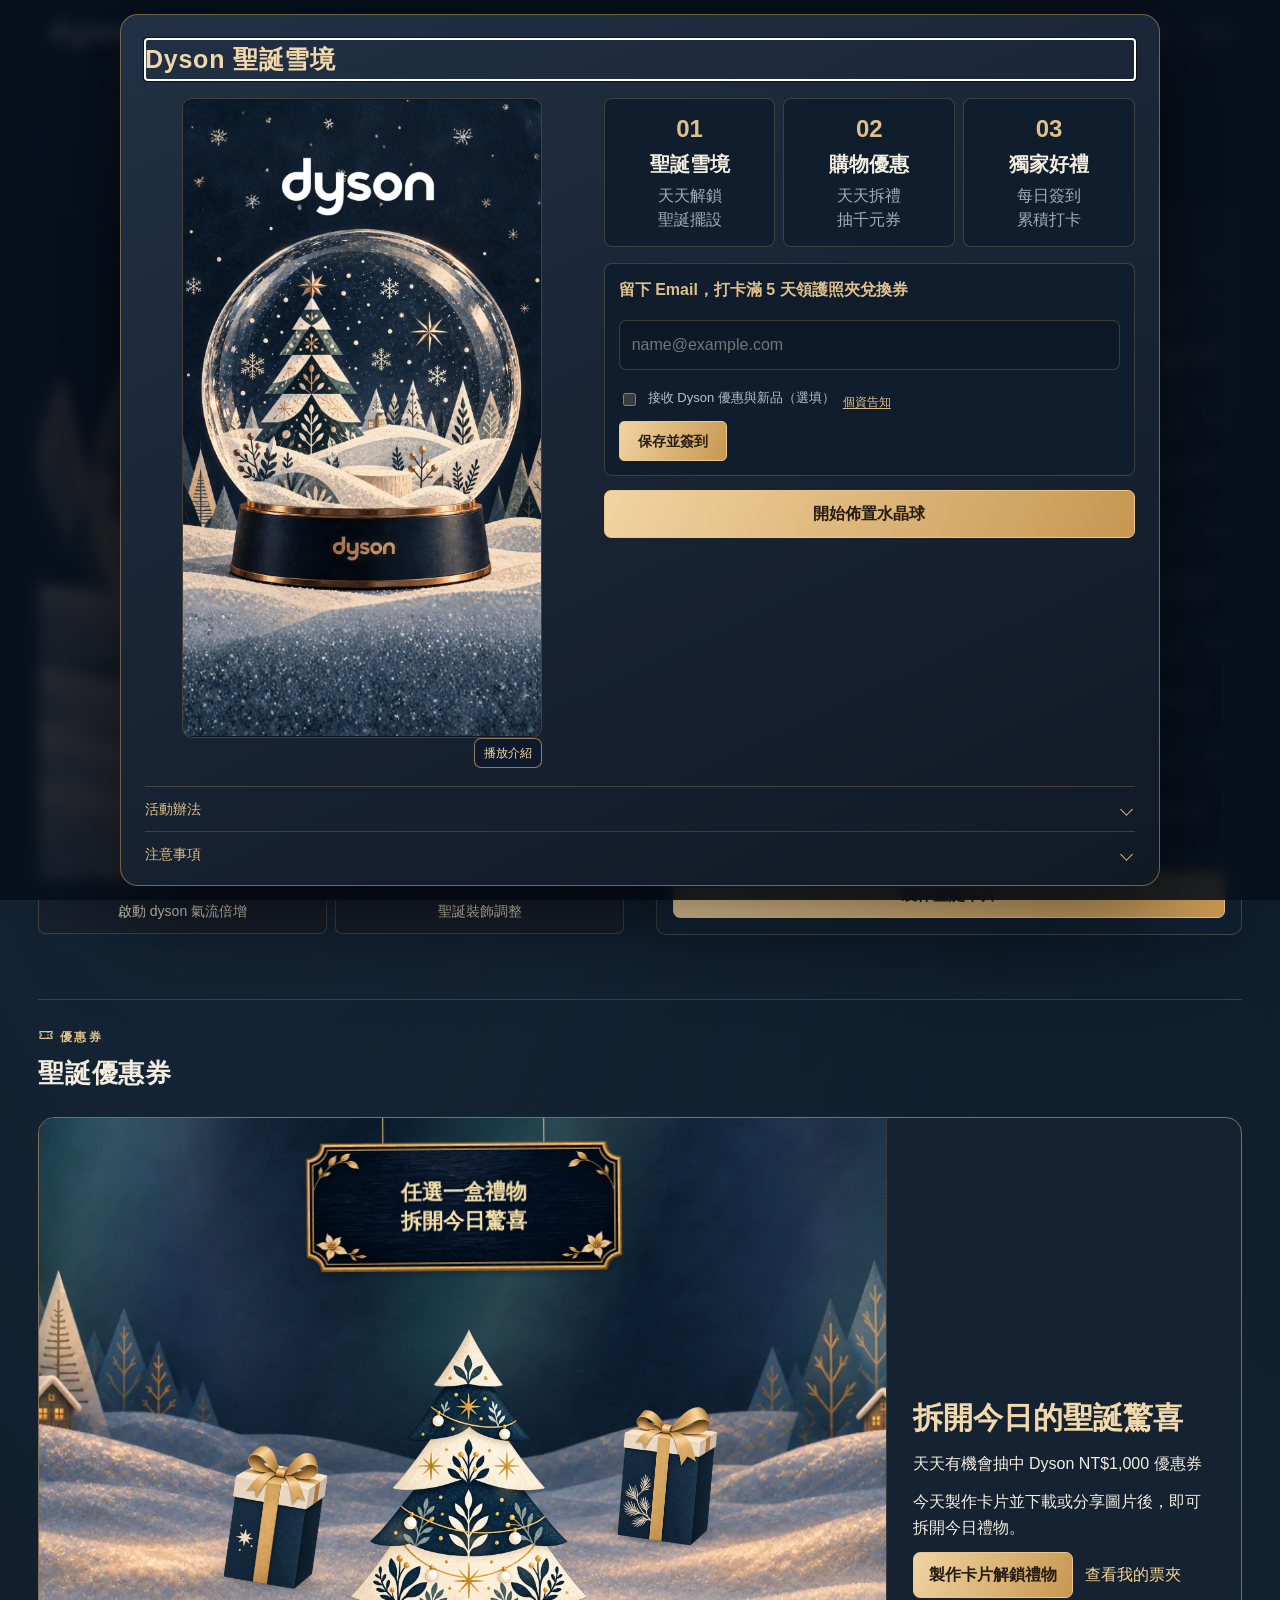
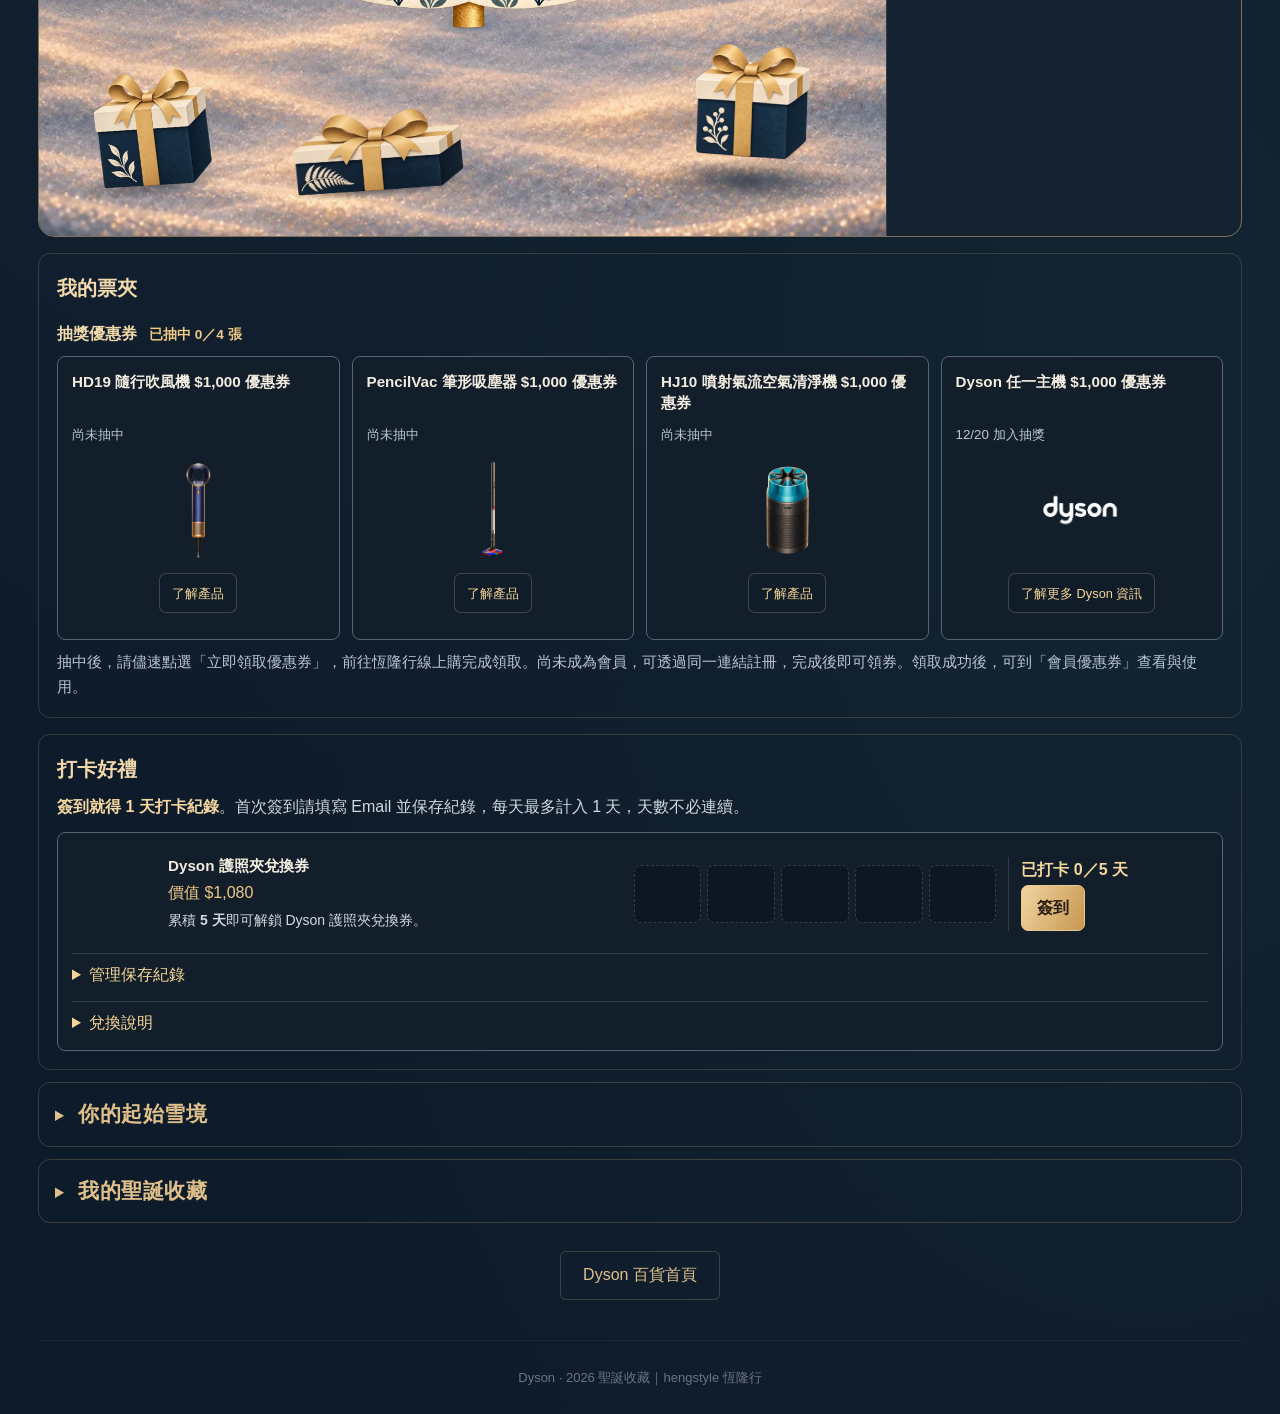
==== commit 4776ec59: "Add files via upload" ====
--- a/2026-dyson-christmas/index.html
+++ b/2026-dyson-christmas/index.html
@@ -6,7 +6,7 @@
 <link rel="canonical" href="https://hengstyle-omo.github.io/campaigns/2026-dyson-christmas/">
 <meta property="og:type" content="website">
 <meta property="og:url" content="https://hengstyle-omo.github.io/campaigns/2026-dyson-christmas/">
-<meta property="og:image" content="https://hengstyle-omo.github.io/campaigns/2026-dyson-christmas/assets/images/scene/share-preview.jpg">
+<meta property="og:image" content="https://hengstyle-omo.github.io/campaigns/2026-dyson-christmas/assets/images/scene/share-preview.jpg?updated=20261123">
 <meta property="og:image:type" content="image/jpeg">
 <meta property="og:image:width" content="1080">
 <meta property="og:image:height" content="1920">
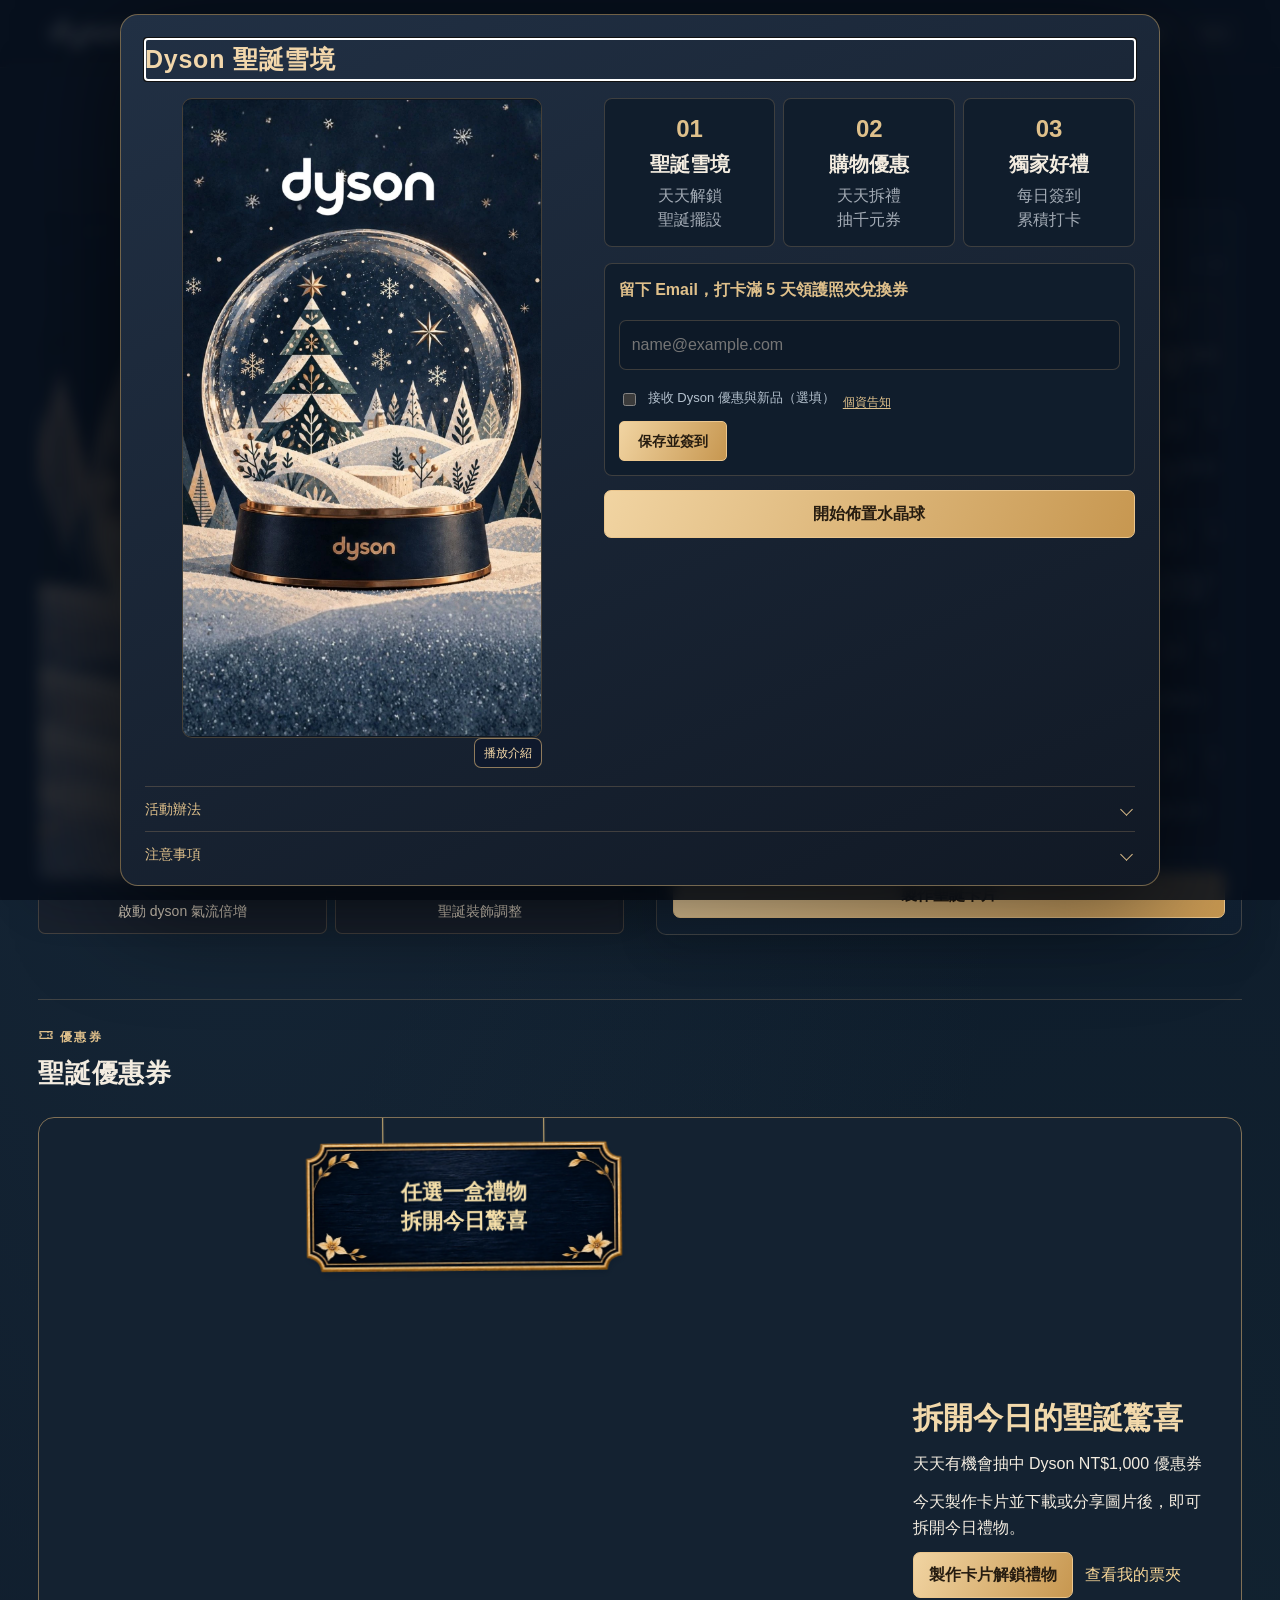
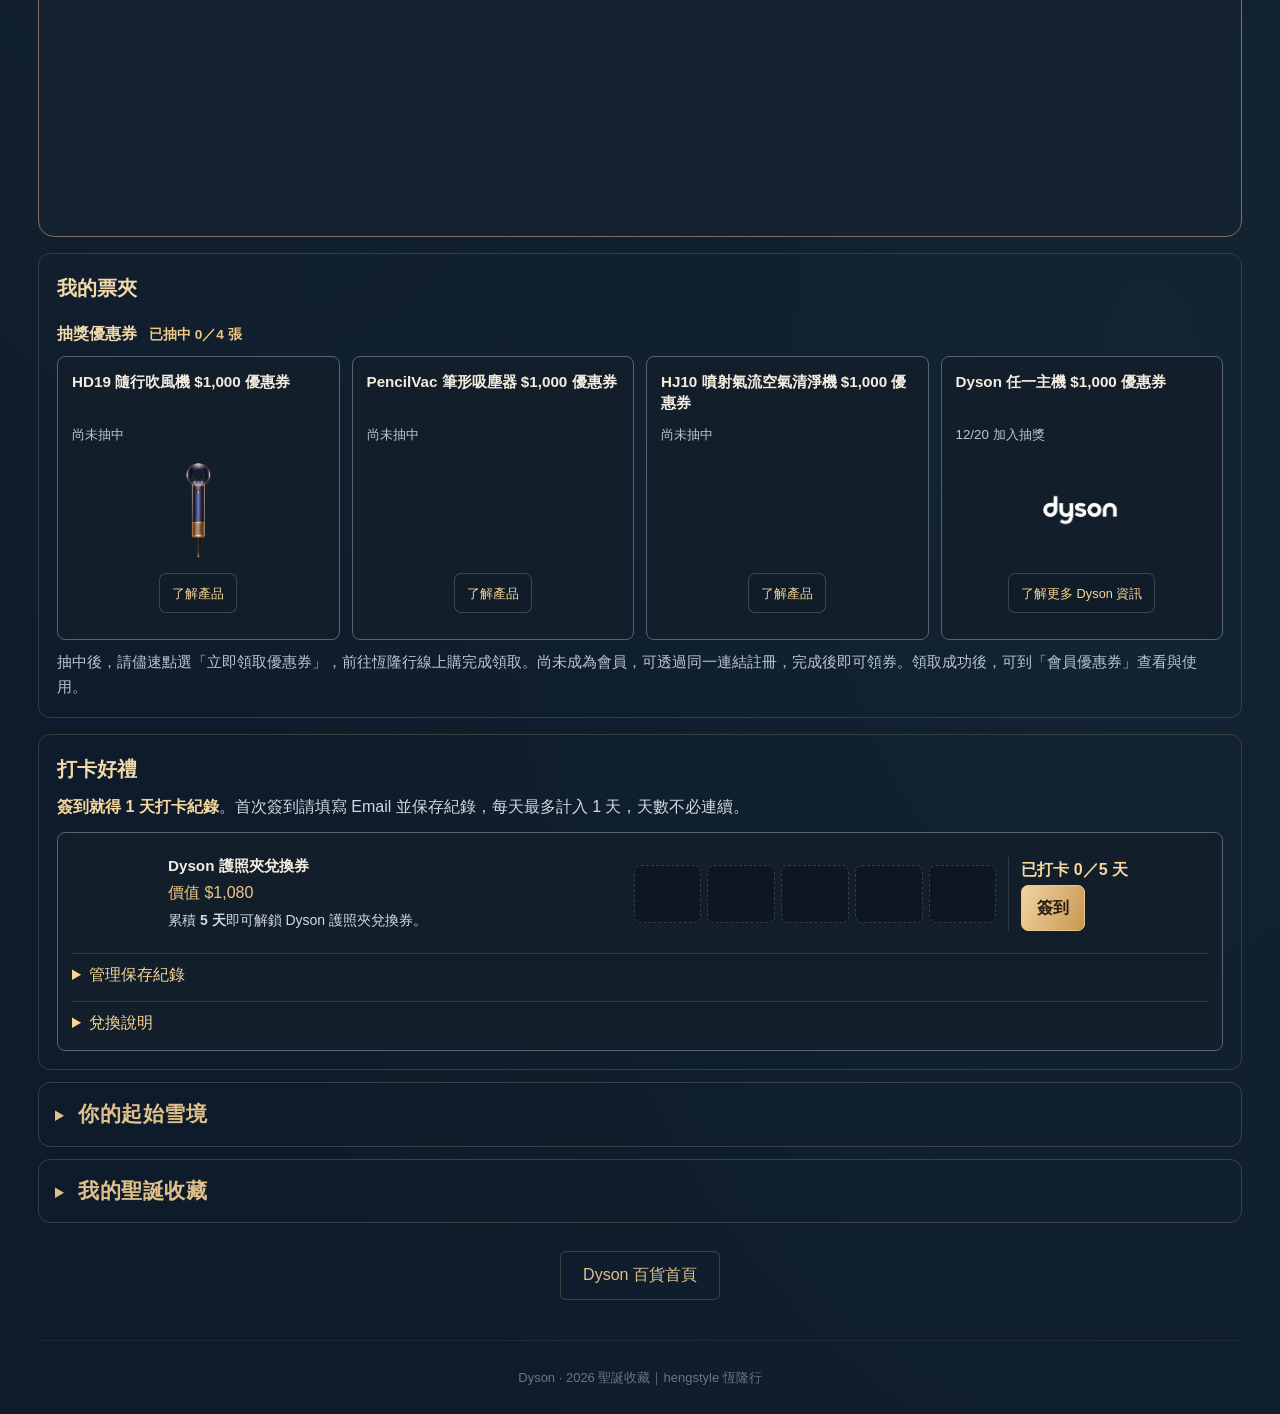
==== commit 57e7224f: "Add files via upload" ====
--- a/2026-dyson-christmas/index.html
+++ b/2026-dyson-christmas/index.html
@@ -6,10 +6,10 @@
 <link rel="canonical" href="https://hengstyle-omo.github.io/campaigns/2026-dyson-christmas/">
 <meta property="og:type" content="website">
 <meta property="og:url" content="https://hengstyle-omo.github.io/campaigns/2026-dyson-christmas/">
-<meta property="og:image" content="https://hengstyle-omo.github.io/campaigns/2026-dyson-christmas/assets/images/scene/share-preview.jpg?updated=20261123">
+<meta property="og:image" content="https://hengstyle-omo.github.io/campaigns/2026-dyson-christmas/assets/images/scene/share-preview-line-20261124.jpg">
 <meta property="og:image:type" content="image/jpeg">
 <meta property="og:image:width" content="1080">
-<meta property="og:image:height" content="1920">
+<meta property="og:image:height" content="1440">
 <meta property="og:image:alt" content="Dyson 聖誕雪境水晶球">
 <meta property="og:title" content="Dyson 聖誕倒數日曆｜每天解鎖一份驚喜">
 <meta property="og:description" content="下載或分享卡片抽千元優惠券，打卡滿 5 天解鎖靠櫃禮兌換券，持券消費贈 Dyson 護照夾（價值 $1,080）。">
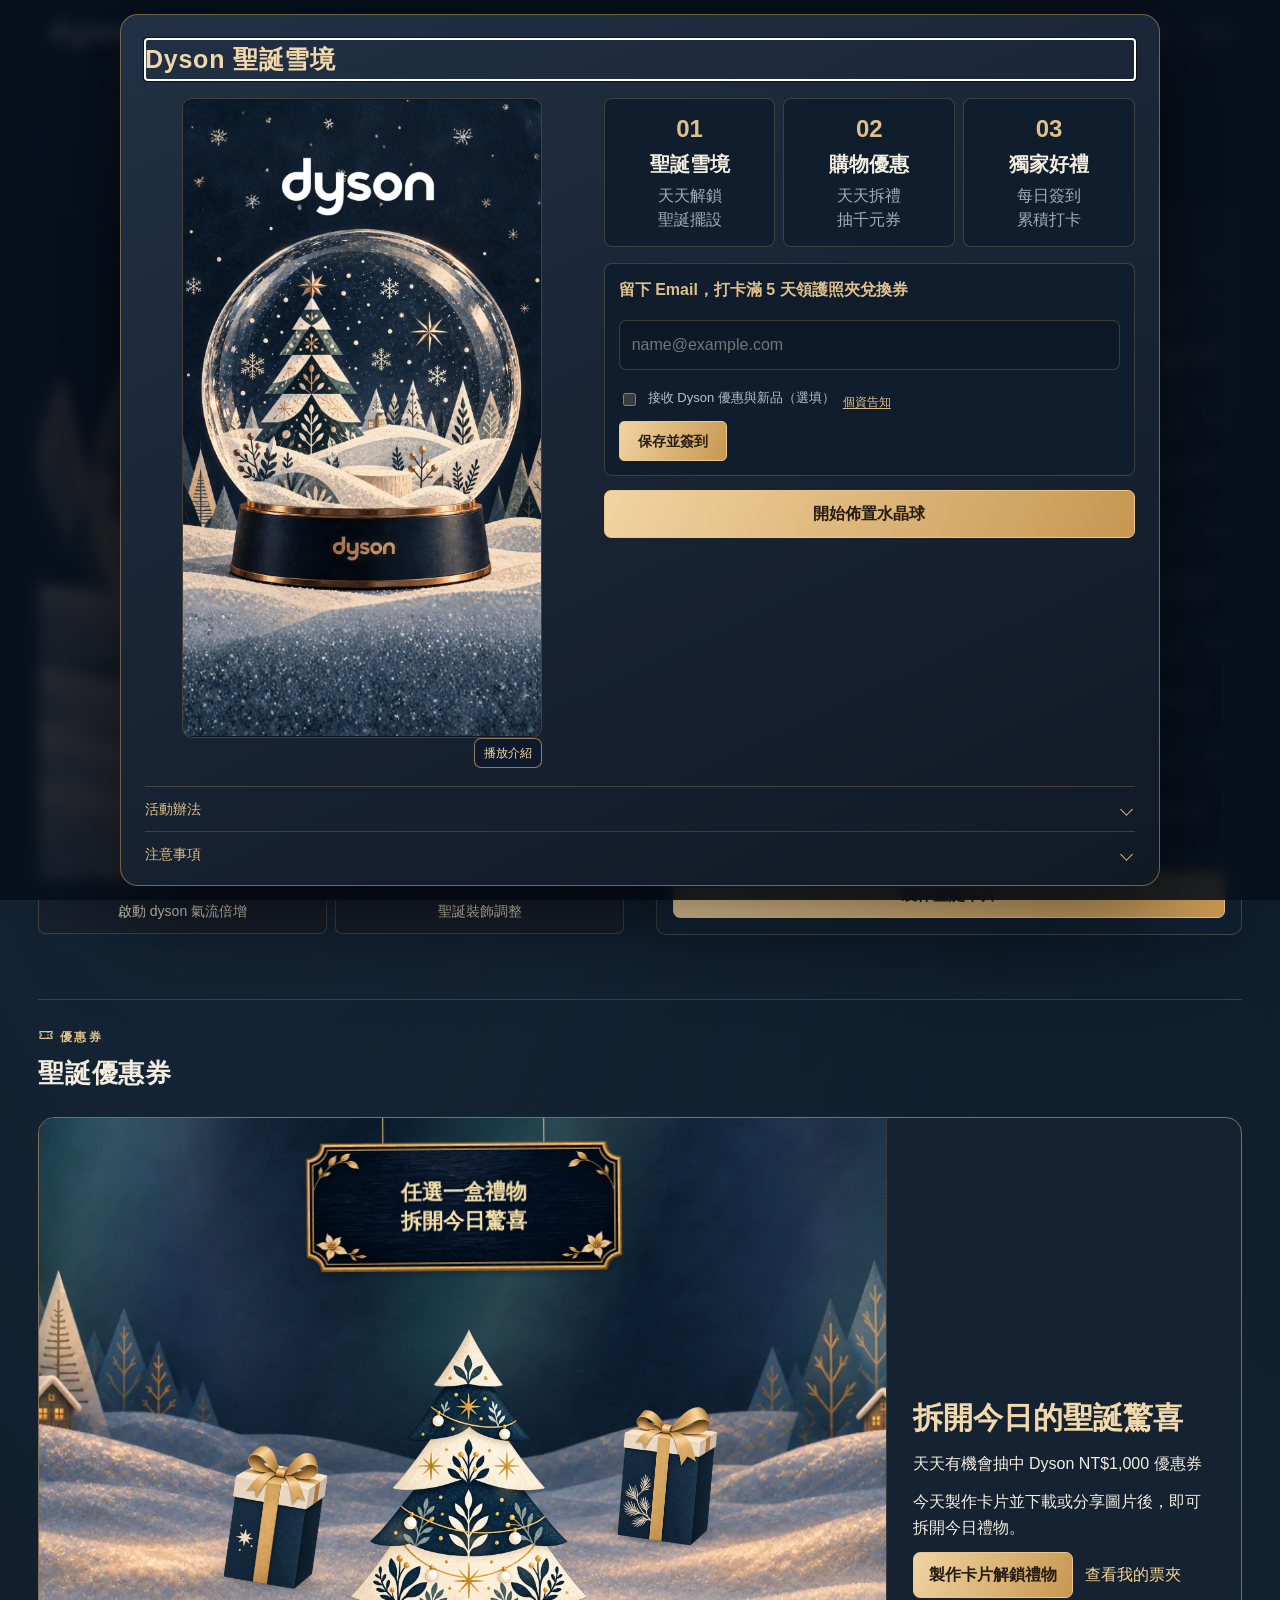
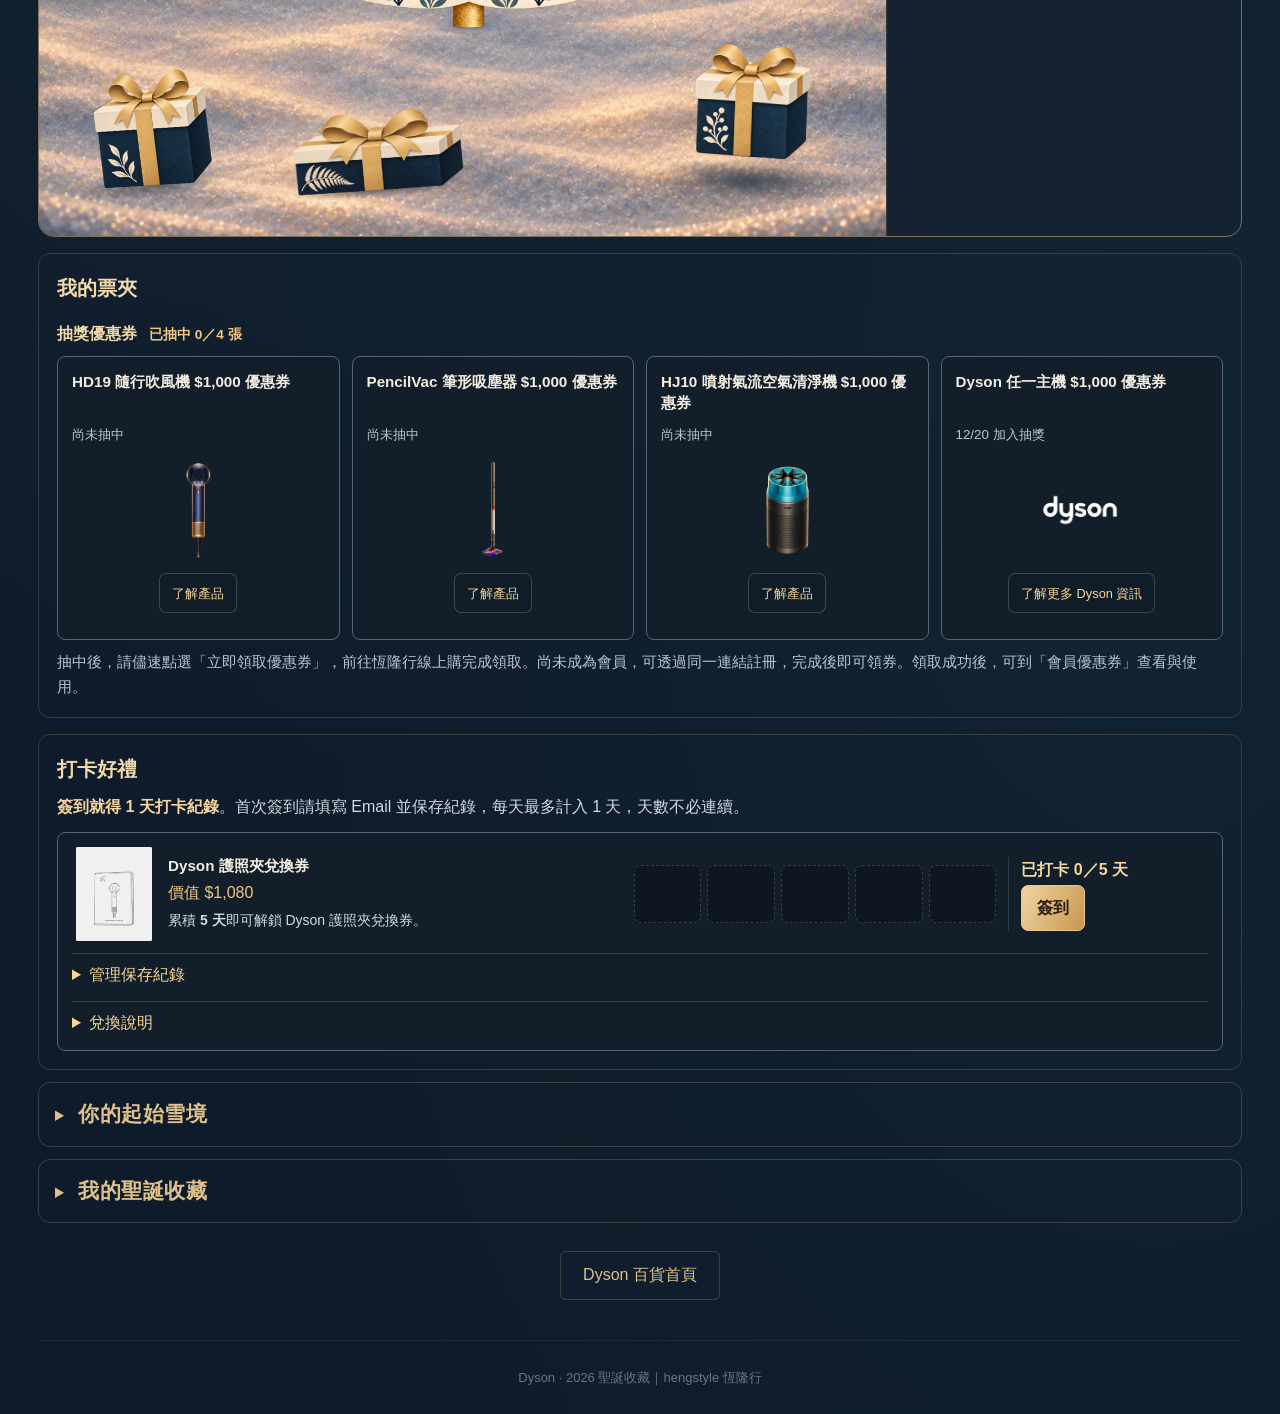
==== commit 7c7657c5: "Add files via upload" ====
--- a/2026-dyson-christmas/index.html
+++ b/2026-dyson-christmas/index.html
@@ -6,7 +6,7 @@
 <link rel="canonical" href="https://hengstyle-omo.github.io/campaigns/2026-dyson-christmas/">
 <meta property="og:type" content="website">
 <meta property="og:url" content="https://hengstyle-omo.github.io/campaigns/2026-dyson-christmas/">
-<meta property="og:image" content="https://hengstyle-omo.github.io/campaigns/2026-dyson-christmas/assets/images/scene/share-preview-line-20261124.jpg">
+<meta property="og:image" content="https://hengstyle-omo.github.io/campaigns/2026-dyson-christmas/assets/images/welcome/dyson_2026_xmas_welcome_share.jpg">
 <meta property="og:image:type" content="image/jpeg">
 <meta property="og:image:width" content="1080">
 <meta property="og:image:height" content="1440">
@@ -15,6 +15,11 @@
 <meta property="og:description" content="下載或分享卡片抽千元優惠券，打卡滿 5 天解鎖靠櫃禮兌換券，持券消費贈 Dyson 護照夾（價值 $1,080）。">
 <link rel="stylesheet" href="./assets/css/style.css?v=20261120-production-133r1">
 <link rel="stylesheet" href="./assets/css/gift-draw.css?v=20261120-production-133r1">
+<meta name="twitter:card" content="summary_large_image">
+<meta name="twitter:title" content="Dyson 聖誕倒數日曆｜每天解鎖一份驚喜">
+<meta name="twitter:description" content="下載或分享卡片抽千元優惠券，打卡滿 5 天解鎖靠櫃禮兌換券，持券消費贈 Dyson 護照夾（價值 $1,080）。">
+<meta name="twitter:image" content="https://hengstyle-omo.github.io/campaigns/2026-dyson-christmas/assets/images/welcome/dyson_2026_xmas_welcome_share.jpg">
+<meta name="twitter:image:alt" content="Dyson 聖誕雪境水晶球">
 </head>
 <body>
 <template id="activity-missions-template">
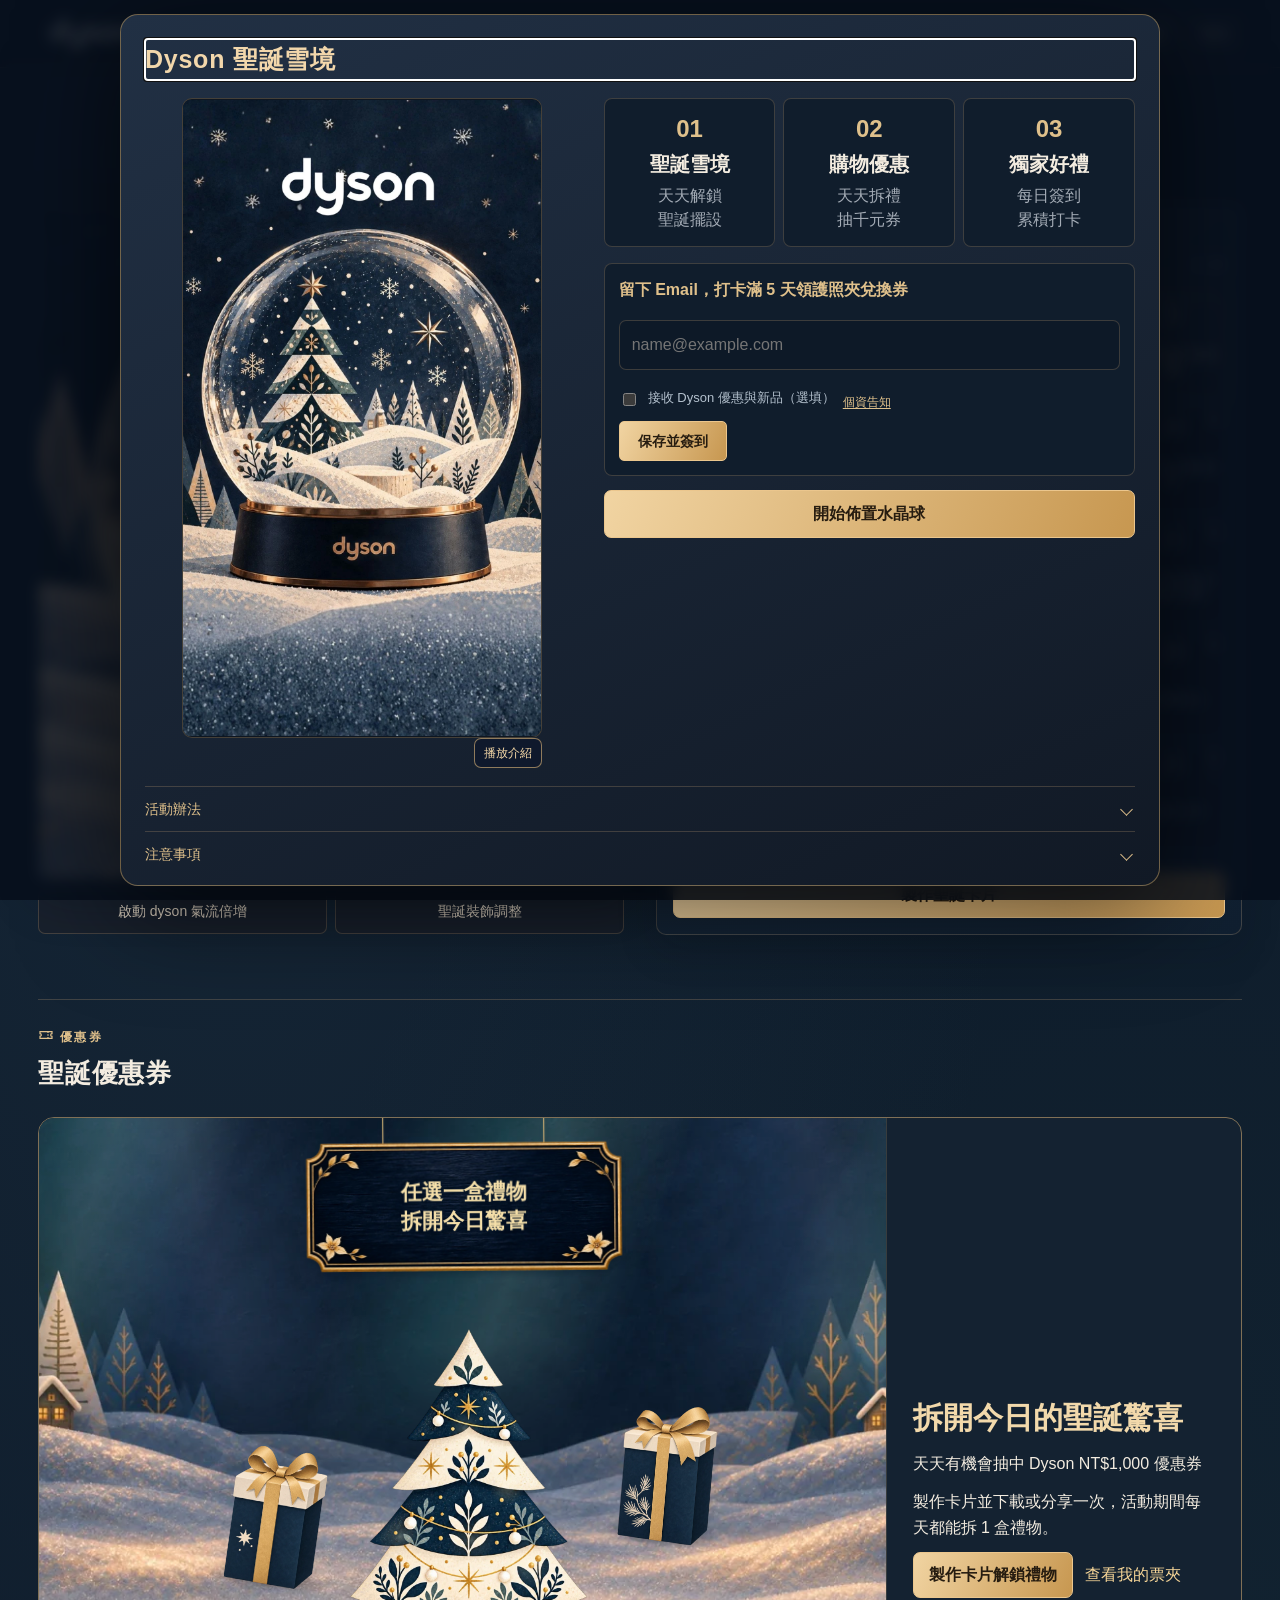
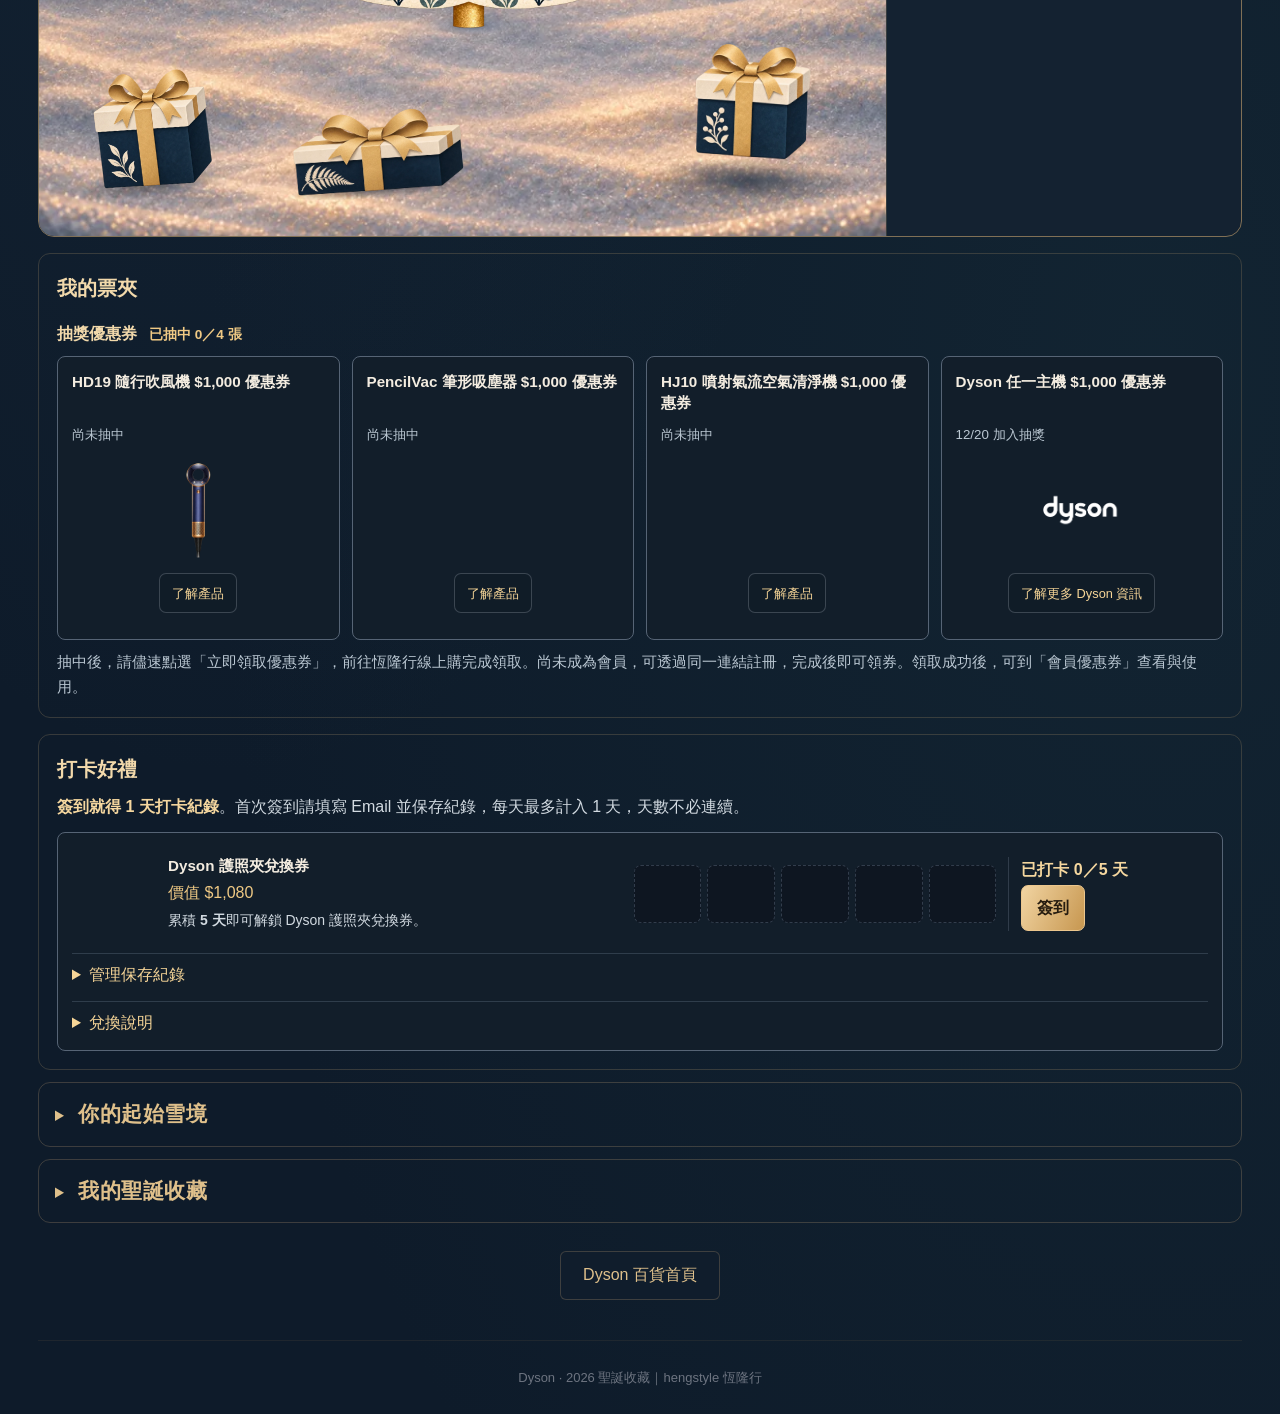
==== commit f31e8a71: "Add files via upload" ====
--- a/2026-dyson-christmas/index.html
+++ b/2026-dyson-christmas/index.html
@@ -12,12 +12,12 @@
 <meta property="og:image:height" content="1440">
 <meta property="og:image:alt" content="Dyson 聖誕雪境水晶球">
 <meta property="og:title" content="Dyson 聖誕倒數日曆｜每天解鎖一份驚喜">
-<meta property="og:description" content="下載或分享卡片抽千元優惠券，打卡滿 5 天解鎖靠櫃禮兌換券，持券消費贈 Dyson 護照夾（價值 $1,080）。">
+<meta property="og:description" content="下載或分享卡片一次，即可天天抽千元優惠券，打卡滿 5 天解鎖靠櫃禮兌換券，持券消費贈 Dyson 護照夾（價值 $1,080）。">
 <link rel="stylesheet" href="./assets/css/style.css?v=20261120-production-133r1">
 <link rel="stylesheet" href="./assets/css/gift-draw.css?v=20261120-production-133r1">
 <meta name="twitter:card" content="summary_large_image">
 <meta name="twitter:title" content="Dyson 聖誕倒數日曆｜每天解鎖一份驚喜">
-<meta name="twitter:description" content="下載或分享卡片抽千元優惠券，打卡滿 5 天解鎖靠櫃禮兌換券，持券消費贈 Dyson 護照夾（價值 $1,080）。">
+<meta name="twitter:description" content="下載或分享卡片一次，即可天天抽千元優惠券，打卡滿 5 天解鎖靠櫃禮兌換券，持券消費贈 Dyson 護照夾（價值 $1,080）。">
 <meta name="twitter:image" content="https://hengstyle-omo.github.io/campaigns/2026-dyson-christmas/assets/images/welcome/dyson_2026_xmas_welcome_share.jpg">
 <meta name="twitter:image:alt" content="Dyson 聖誕雪境水晶球">
 </head>
@@ -25,7 +25,7 @@
 <template id="activity-missions-template">
  <p class="activity-intro-description">
   <span>每日解鎖聖誕物件，佈置你的水晶球。</span>
-  <span>下載或分享卡片抽優惠券，還可到首頁簽到。</span>
+  <span>下載或分享卡片一次，即可天天抽優惠券，還可到首頁簽到。</span>
  </p>
  <nav class="activity-jumps" aria-label="聖誕闖關任務">
    <div class="mission-primary"><b class="mission-number">01</b><strong>聖誕雪境</strong><span>天天解鎖<br>聖誕擺設</span></div>
@@ -41,7 +41,7 @@
   </section>
   <section class="activity-rules-section">
    <h3 id="activity-coupons" tabindex="-1">聖誕禮遇｜抽 Dyson $1,000 優惠券</h3>
-   <p>當天製作聖誕卡片並下載或分享圖片後，每天可拆 1 盒禮物。活動期間，每位會員每款優惠券限領一次。</p>
+   <p>活動期間，製作聖誕卡片並下載或分享一次，即可在同一瀏覽器每天拆 1 盒禮物。每日機會以台灣時間計算，未使用的機會不累積。每位會員每款優惠券限領一次。</p>
    <p>抽中後，請儘速點選「立即領取優惠券」，前往恆隆行線上購完成領取。尚未成為會員，可透過同一連結註冊，完成後即可領券。領取成功後，可到「會員優惠券」查看與使用。</p>
   </section>
   <section class="activity-rules-section">
@@ -246,7 +246,7 @@
 </details></section>
  <details id="starter-section" class="collection-section collection-disclosure">
   <summary><h2>你的起始雪境</h2></summary>
-  <p class="collection-description">已為你放好三件小物，可移除與調整，不計入每日收藏</p>
+  <p class="collection-description">已為你放好五件小物，可移除與調整，不計入每日收藏</p>
   <div id="starter-grid" class="collection-grid starter-grid"></div>
  </details>
  <details id="collection-section" class="collection-section collection-disclosure">
@@ -308,10 +308,10 @@
 
 
 
-<script src="./assets/js/config.js?v=20261120-production-133r1"></script>
+<script src="./assets/js/config.js?v=20261125-starter-items-r3"></script>
 <script src="./assets/js/analytics.js?v=20261120-production-133r1"></script>
 <script src="./assets/js/gift-effects.js?v=20261120-production-133r1"></script>
-<script src="./assets/js/gift-draw.js?v=20261120-production-133r1"></script>
-<script src="./assets/js/app.js?v=20261120-production-133r1"></script>
+<script src="./assets/js/gift-draw.js?v=20261125-draw-once"></script>
+<script src="./assets/js/app.js?v=20261125-starter-items-r2"></script>
 
 </body></html>
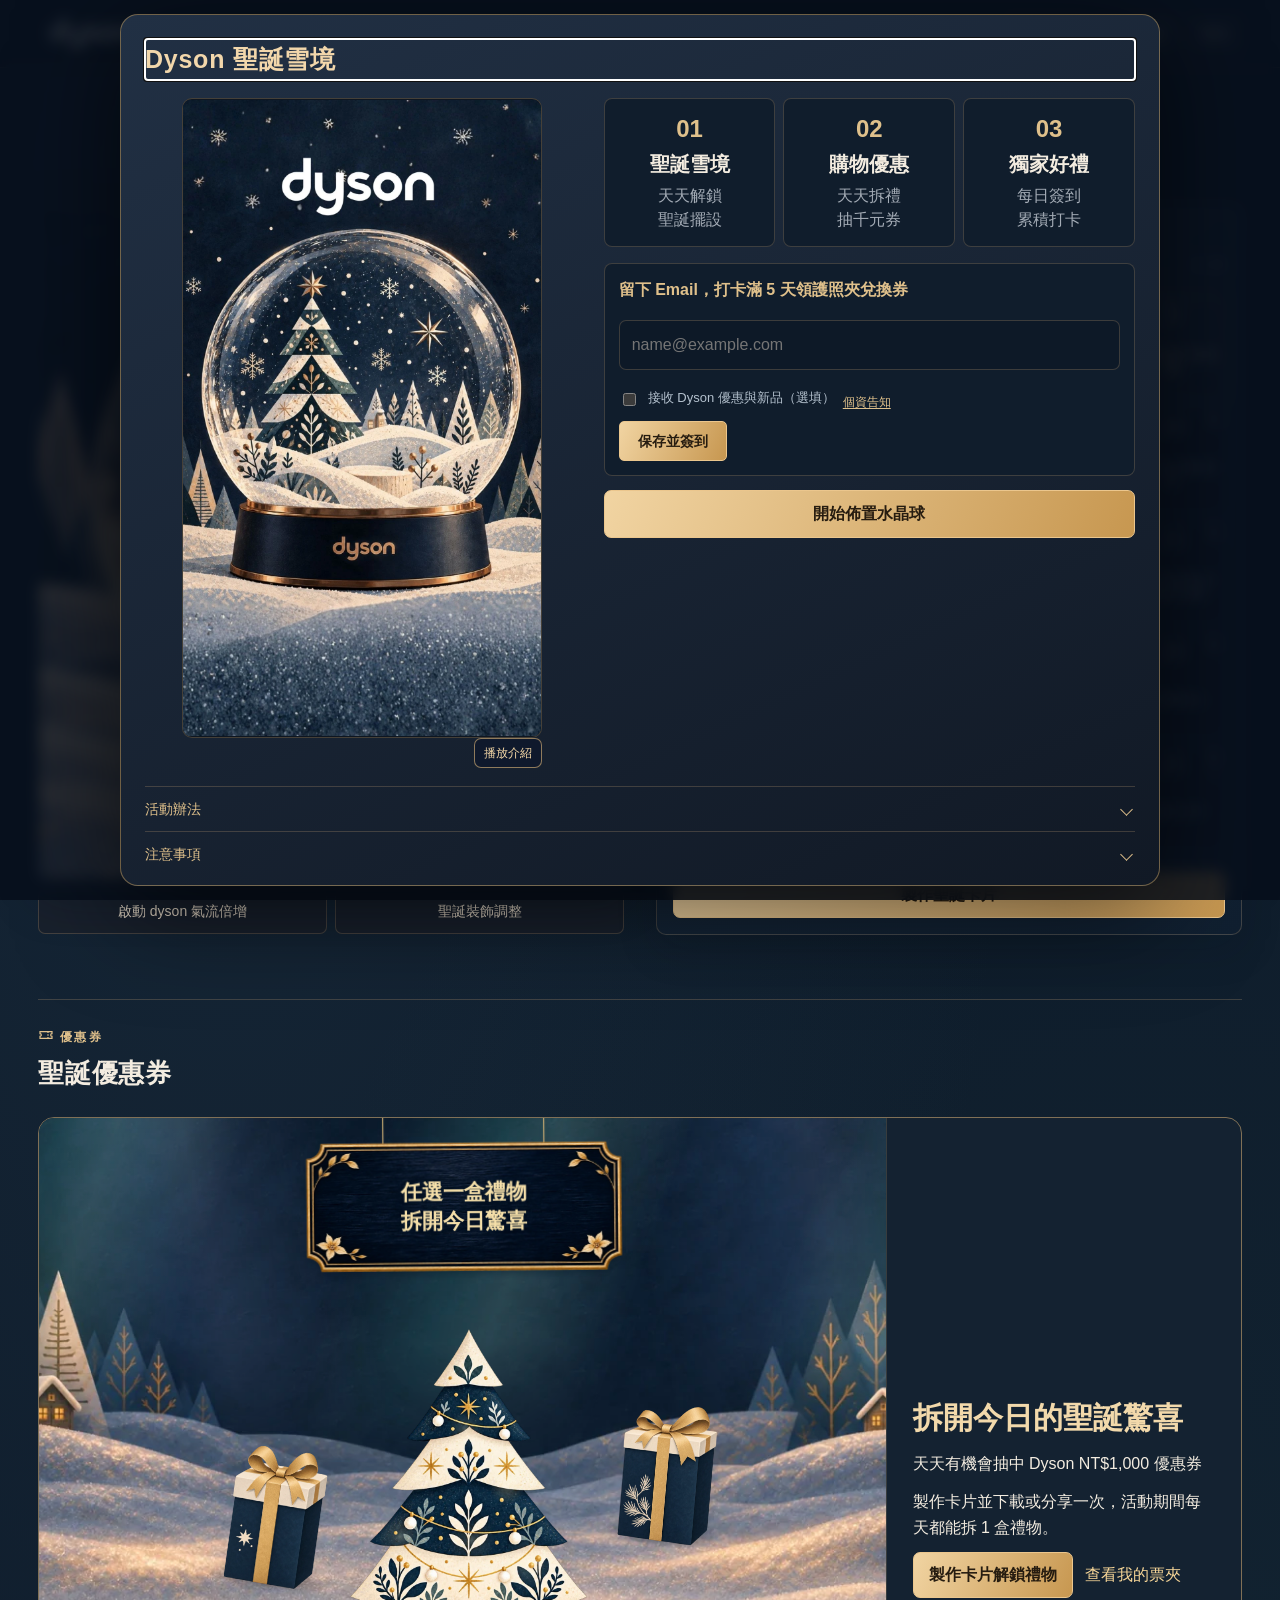
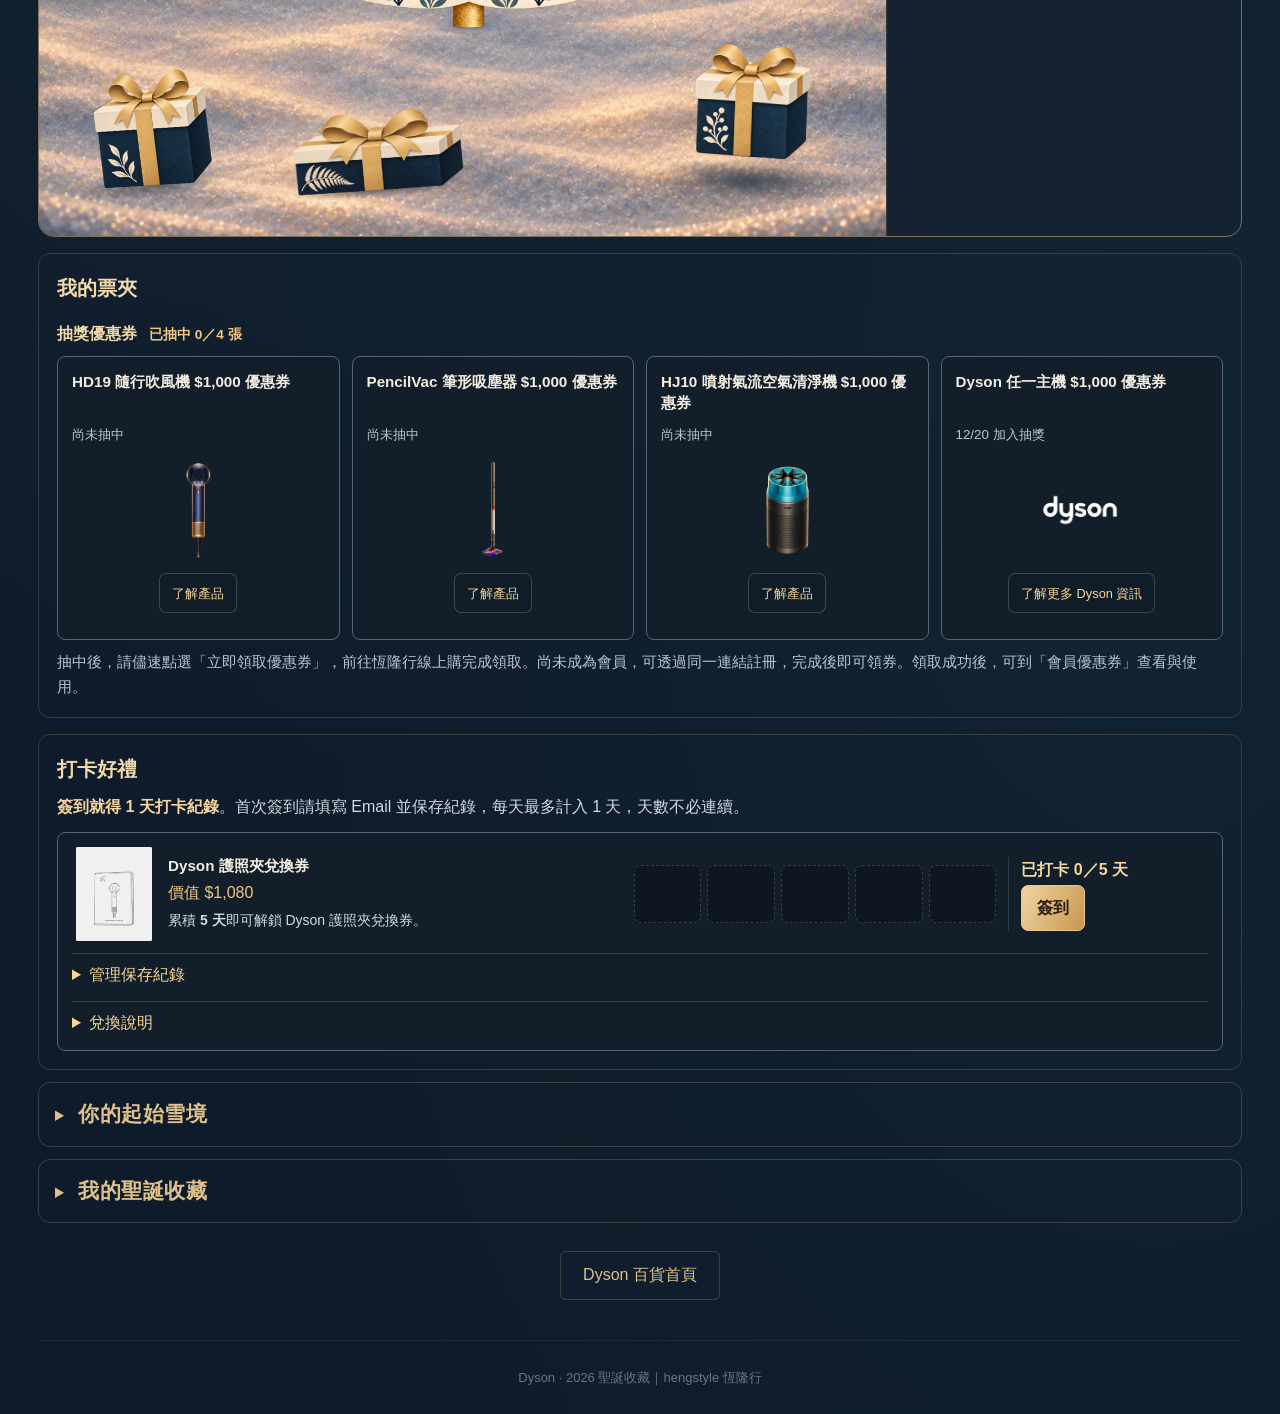
==== commit d796f860: "Add files via upload" ====
--- a/2026-dyson-christmas/index.html
+++ b/2026-dyson-christmas/index.html
@@ -308,7 +308,7 @@
 
 
 
-<script src="./assets/js/config.js?v=20261125-starter-items-r3"></script>
+<script src="./assets/js/config.js?v=20261126-starter-items-r4"></script>
 <script src="./assets/js/analytics.js?v=20261120-production-133r1"></script>
 <script src="./assets/js/gift-effects.js?v=20261120-production-133r1"></script>
 <script src="./assets/js/gift-draw.js?v=20261125-draw-once"></script>
